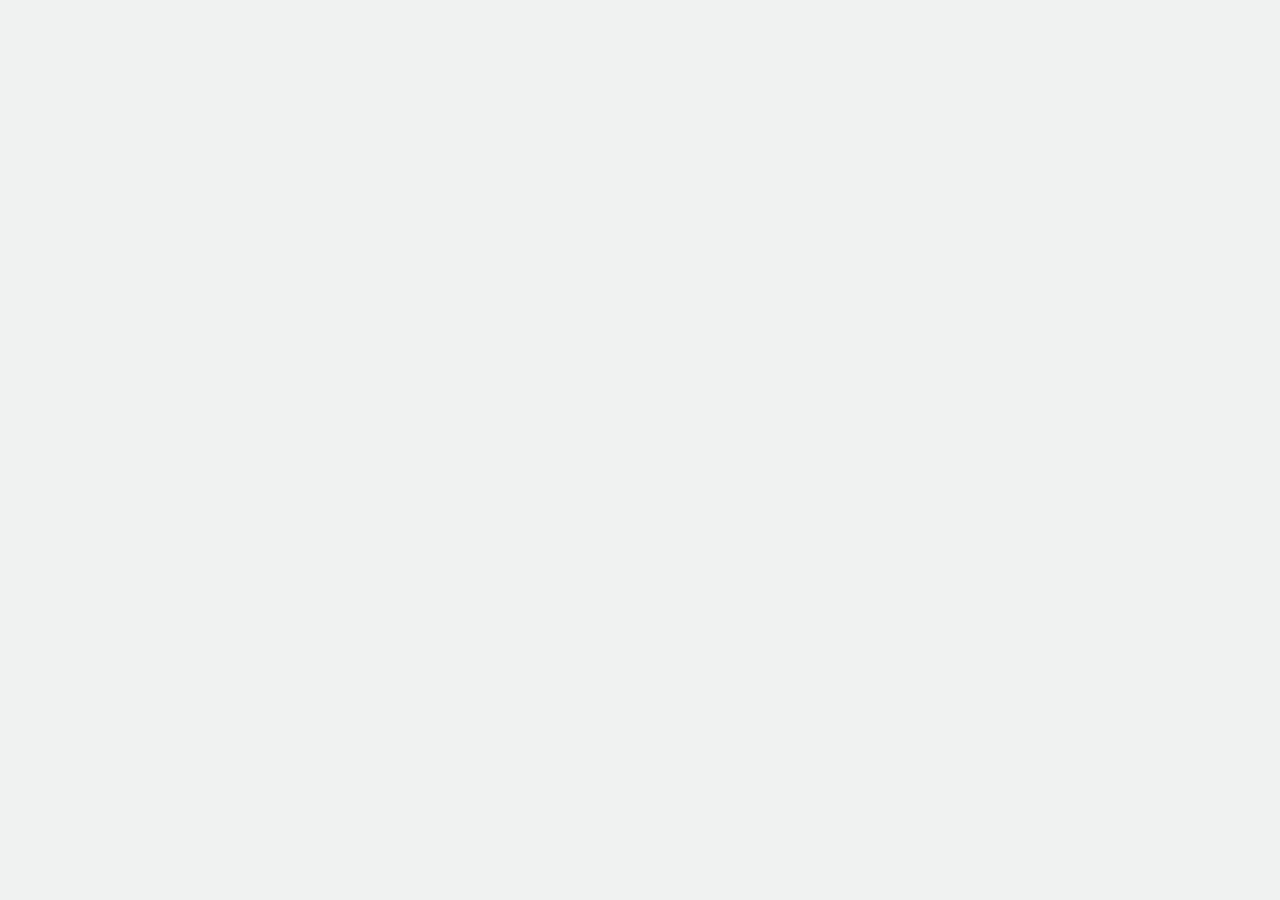
==== index.html @ 67932f8f "Add files via upload" ====
<!DOCTYPE html>
<html lang="zh-Hant">
<head>
<meta charset="UTF-8">
<meta name="viewport" content="width=device-width, initial-scale=1.0">
<title>ISO 50001 能源管理系統 自我測驗</title>
<link rel="preconnect" href="https://fonts.googleapis.com">
<link rel="preconnect" href="https://fonts.gstatic.com" crossorigin>
<link href="https://fonts.googleapis.com/css2?family=Noto+Sans+TC:wght@400;500;700&display=swap" rel="stylesheet">
<link rel="stylesheet" href="style.css">
</head>
<body>
<main id="app" class="wrap"></main>

<!-- 資料檔：網站文字與題目都在 data 資料夾裡修改 -->
<script src="data/site.js"></script>
<script src="data/clause-bank.js"></script>
<script src="data/clauses.js"></script>
<script src="data/audit-sim.js"></script>
<!-- 程式本體：一般不需要修改 -->
<script src="app.js"></script>
</body>
</html>
---- style.css ----
:root {
  --bg: #eef2f1;
  --panel: #ffffff;
  --ink: #1d2a2e;
  --muted: #5f6f72;
  --line: #d3dcda;
  --accent: #2f7d6d;
  --accent-dark: #25665a;
  --accent-soft: #dcefe9;
  --wrong: #b5473a;
  --wrong-soft: #f6e1dd;
  --scenario: #f3f6f5;
  color-scheme: light;
}

* { box-sizing: border-box; }

body {
  margin: 0;
  background: var(--bg);
  color: var(--ink);
  font-family: "Noto Sans TC", "PingFang TC", "Microsoft JhengHei", sans-serif;
  line-height: 1.7;
}

.wrap {
  max-width: 760px;
  margin: 0 auto;
  padding: 40px 16px 56px;
}

a { color: var(--accent-dark); }

h1 { font-size: 28px; line-height: 1.4; margin: 0 0 8px; }
h2 { font-size: 20px; line-height: 1.5; margin: 0 0 8px; }
p { margin: 0 0 12px; }

.lead { color: var(--muted); max-width: 36em; }

.back {
  display: inline-block;
  margin-bottom: 20px;
  font-size: 15px;
  text-decoration: none;
}
.back:hover { text-decoration: underline; }

/* ---------- 首頁 ---------- */
.site-head { margin-bottom: 28px; }

.choices {
  display: grid;
  grid-template-columns: repeat(auto-fit, minmax(260px, 1fr));
  gap: 16px;
}

.card {
  display: flex;
  flex-direction: column;
  background: var(--panel);
  border: 1.5px solid var(--line);
  border-radius: 14px;
  padding: 24px 22px;
  color: inherit;
  text-decoration: none;
}
.card:hover { border-color: var(--accent); }
.card:focus-visible { outline: 3px solid var(--accent); outline-offset: 3px; }

.card p { color: var(--muted); }

.meta {
  margin: 4px 0 16px;
  padding: 0;
  list-style: none;
  font-size: 15px;
}
.meta li { padding: 2px 0; }
.meta span { color: var(--muted); display: inline-block; min-width: 4.5em; }

.status { font-size: 14px; color: var(--muted); margin-top: auto; padding-top: 8px; }
.status.done { color: var(--accent-dark); }

.card .btn { margin-top: 12px; align-self: flex-start; }

.site-foot {
  margin-top: 36px;
  padding-top: 16px;
  border-top: 1px solid var(--line);
  font-size: 14px;
  color: var(--muted);
}

/* ---------- 單元列表 ---------- */
.units { display: grid; gap: 12px; margin-top: 20px; }
.unit {
  display: grid;
  grid-template-columns: 1fr auto;
  gap: 4px 16px;
  align-items: start;
}
.unit h2 { margin: 0; }
.unit .count { font-size: 15px; color: var(--muted); white-space: nowrap; }
.unit p, .unit .status { grid-column: 1 / -1; margin: 0; }

/* ---------- 說明頁與作答 ---------- */
.panel {
  background: var(--panel);
  border: 1px solid var(--line);
  border-radius: 14px;
  padding: 28px 24px;
}

.quiz-top {
  display: flex;
  justify-content: space-between;
  align-items: baseline;
  gap: 12px;
  margin-bottom: 12px;
  font-size: 14px;
  color: var(--muted);
}
.quiz-top .back { margin: 0; }

.progress { height: 6px; background: var(--line); border-radius: 3px; overflow: hidden; }
.progress-bar { height: 100%; width: 0; background: var(--accent); transition: width .3s ease; }
.count-line { color: var(--muted); font-size: 14px; margin: 12px 0 8px; }

.scenario {
  background: var(--scenario);
  border-left: 4px solid var(--accent);
  border-radius: 6px;
  padding: 12px 16px;
  margin-bottom: 16px;
}
.scenario-label { font-size: 14px; color: var(--muted); display: block; }

.question { font-size: 20px; font-weight: 500; line-height: 1.55; margin: 0 0 18px; }

.options { display: grid; gap: 10px; }
.option {
  font: inherit;
  font-size: 16px;
  text-align: left;
  line-height: 1.55;
  padding: 13px 16px;
  background: var(--panel);
  color: var(--ink);
  border: 1.5px solid var(--line);
  border-radius: 10px;
  cursor: pointer;
}
.option:hover:not(:disabled) { border-color: var(--accent); }
.option:disabled { cursor: default; }
.option.correct { border-color: var(--accent); background: var(--accent-soft); }
.option.wrong { border-color: var(--wrong); background: var(--wrong-soft); }

.feedback {
  margin-top: 16px;
  padding: 14px 16px;
  border-radius: 10px;
  background: var(--scenario);
}
.feedback strong { display: block; margin-bottom: 4px; }
.feedback .ok { color: var(--accent-dark); }
.feedback .ng { color: var(--wrong); }
.clause { font-size: 14px; color: var(--muted); margin: 6px 0 0; }

.btn {
  display: inline-block;
  font: inherit;
  font-weight: 500;
  font-size: 16px;
  padding: 11px 22px;
  background: var(--accent);
  color: #fff;
  border: none;
  border-radius: 10px;
  cursor: pointer;
  text-decoration: none;
}
.btn:hover { background: var(--accent-dark); }
.btn.secondary { background: transparent; color: var(--accent-dark); border: 1.5px solid var(--accent); }
.btn.secondary:hover { background: var(--accent-soft); }

.option:focus-visible, .btn:focus-visible, .back:focus-visible {
  outline: 3px solid var(--accent);
  outline-offset: 2px;
}

.actions { display: flex; flex-wrap: wrap; gap: 10px; margin-top: 20px; }

/* ---------- 結果 ---------- */
.score { font-size: 52px; font-weight: 700; color: var(--accent); line-height: 1.2; margin: 8px 0; }
.score small { font-size: 20px; color: var(--muted); font-weight: 500; margin-left: 8px; }

.review { list-style: none; padding: 0; margin: 24px 0 0; }
.review li { padding: 12px 0; border-top: 1px solid var(--line); font-size: 15px; }
.review .mark { font-weight: 700; margin-right: 6px; }
.review .mark.ok { color: var(--accent-dark); }
.review .mark.ng { color: var(--wrong); }
.review .detail { color: var(--muted); display: block; margin-top: 2px; }

@media (max-width: 480px) {
  .wrap { padding-top: 24px; }
  h1 { font-size: 24px; }
  .panel { padding: 22px 18px; }
  .question { font-size: 18px; }
}

@media (prefers-reduced-motion: reduce) {
  .progress-bar { transition: none; }
}

/* ---------- 考試模式：已選擇 ---------- */
.option.selected { border-color: var(--accent); background: var(--accent-soft); font-weight: 500; }

/* ---------- 結果：分數與錯誤說明 ---------- */
.tally { font-size: 17px; margin-bottom: 4px; }
.tally .ok, .answers .ok { color: var(--accent-dark); }
.tally .ng, .answers .ng { color: var(--wrong); }

.result-section { margin-top: 16px; }
.result-section h2 { margin-bottom: 12px; }
.all-right { color: var(--accent-dark); margin: 0; }

.wrong-list { list-style: none; padding: 0; margin: 0; }
.wrong-item { padding: 16px 0; border-top: 1px solid var(--line); }
.wrong-item:first-child { border-top: none; padding-top: 4px; }
.wrong-no { font-size: 14px; color: var(--muted); margin-bottom: 4px; }
.wrong-no span { margin-left: 10px; padding: 1px 8px; border-radius: 4px; background: var(--scenario); }
.wrong-scenario { font-size: 15px; color: var(--muted); border-left: 3px solid var(--line); padding-left: 10px; }
.wrong-q { font-weight: 500; margin-bottom: 8px; }

.answers { margin: 0 0 8px; display: grid; gap: 4px; }
.answers div { display: flex; gap: 10px; }
.answers dt { flex: 0 0 4.5em; color: var(--muted); font-size: 15px; }
.answers dd { margin: 0; }

.explain { background: var(--scenario); border-radius: 8px; padding: 10px 14px; margin: 0; font-size: 15px; }
.explain strong { display: block; font-size: 14px; color: var(--muted); font-weight: 500; }

details summary { cursor: pointer; font-weight: 500; color: var(--accent-dark); }
details summary:focus-visible { outline: 3px solid var(--accent); outline-offset: 2px; }
details .review { margin-top: 12px; }
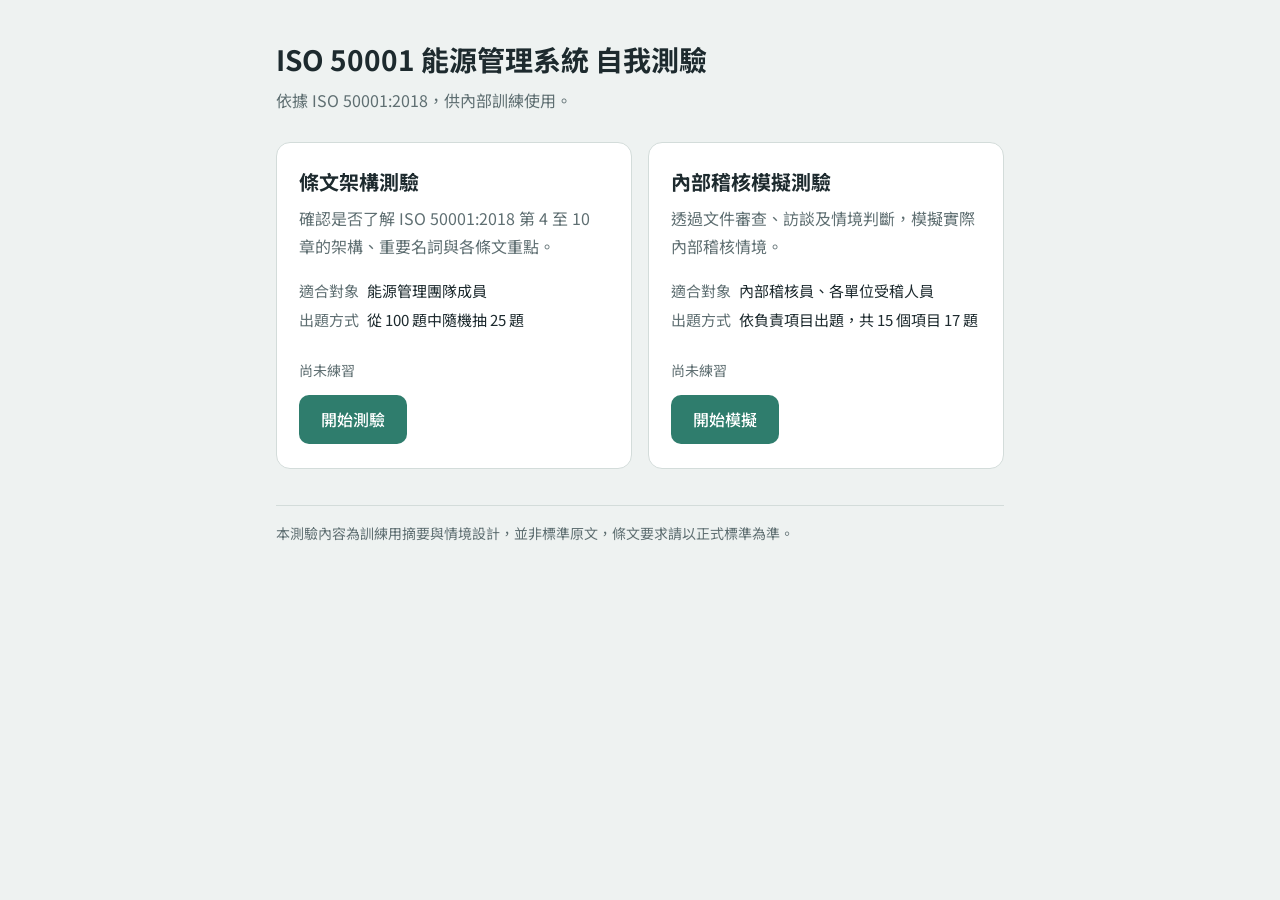
==== commit 95727c2f: "Add files via upload" ====
--- a/index.html
+++ b/index.html
@@ -7,17 +7,1694 @@
 <link rel="preconnect" href="https://fonts.googleapis.com">
 <link rel="preconnect" href="https://fonts.gstatic.com" crossorigin>
 <link href="https://fonts.googleapis.com/css2?family=Noto+Sans+TC:wght@400;500;700&display=swap" rel="stylesheet">
-<link rel="stylesheet" href="style.css">
+<style>
+:root {
+  --bg: #eef2f1;
+  --panel: #ffffff;
+  --ink: #1d2a2e;
+  --muted: #5f6f72;
+  --line: #d3dcda;
+  --accent: #2f7d6d;
+  --accent-dark: #25665a;
+  --accent-soft: #dcefe9;
+  --wrong: #b5473a;
+  --wrong-soft: #f6e1dd;
+  --scenario: #f3f6f5;
+  color-scheme: light;
+}
+
+* { box-sizing: border-box; }
+
+body {
+  margin: 0;
+  background: var(--bg);
+  color: var(--ink);
+  font-family: "Noto Sans TC", "PingFang TC", "Microsoft JhengHei", sans-serif;
+  line-height: 1.7;
+}
+
+.wrap {
+  max-width: 760px;
+  margin: 0 auto;
+  padding: 40px 16px 56px;
+}
+
+a { color: var(--accent-dark); }
+
+h1 { font-size: 28px; line-height: 1.4; margin: 0 0 8px; }
+h2 { font-size: 20px; line-height: 1.5; margin: 0 0 8px; }
+p { margin: 0 0 12px; }
+
+.lead { color: var(--muted); max-width: 36em; }
+
+.back {
+  display: inline-block;
+  margin-bottom: 20px;
+  font-size: 15px;
+  text-decoration: none;
+}
+.back:hover { text-decoration: underline; }
+
+/* ---------- 首頁 ---------- */
+.site-head { margin-bottom: 28px; }
+
+.choices {
+  display: grid;
+  grid-template-columns: repeat(auto-fit, minmax(260px, 1fr));
+  gap: 16px;
+}
+
+.card {
+  display: flex;
+  flex-direction: column;
+  background: var(--panel);
+  border: 1.5px solid var(--line);
+  border-radius: 14px;
+  padding: 24px 22px;
+  color: inherit;
+  text-decoration: none;
+}
+.card:hover { border-color: var(--accent); }
+.card:focus-visible { outline: 3px solid var(--accent); outline-offset: 3px; }
+
+.card p { color: var(--muted); }
+
+.meta {
+  margin: 4px 0 16px;
+  padding: 0;
+  list-style: none;
+  font-size: 15px;
+}
+.meta li { padding: 2px 0; }
+.meta span { color: var(--muted); display: inline-block; min-width: 4.5em; }
+
+.status { font-size: 14px; color: var(--muted); margin-top: auto; padding-top: 8px; }
+.status.done { color: var(--accent-dark); }
+
+.card .btn { margin-top: 12px; align-self: flex-start; }
+
+.site-foot {
+  margin-top: 36px;
+  padding-top: 16px;
+  border-top: 1px solid var(--line);
+  font-size: 14px;
+  color: var(--muted);
+}
+
+/* ---------- 單元列表 ---------- */
+.units { display: grid; gap: 12px; margin-top: 20px; }
+.unit {
+  display: grid;
+  grid-template-columns: 1fr auto;
+  gap: 4px 16px;
+  align-items: start;
+}
+.unit h2 { margin: 0; }
+.unit .count { font-size: 15px; color: var(--muted); white-space: nowrap; }
+.unit p, .unit .status { grid-column: 1 / -1; margin: 0; }
+
+/* ---------- 說明頁與作答 ---------- */
+.panel {
+  background: var(--panel);
+  border: 1px solid var(--line);
+  border-radius: 14px;
+  padding: 28px 24px;
+}
+
+.quiz-top {
+  display: flex;
+  justify-content: space-between;
+  align-items: baseline;
+  gap: 12px;
+  margin-bottom: 12px;
+  font-size: 14px;
+  color: var(--muted);
+}
+.quiz-top .back { margin: 0; }
+
+.progress { height: 6px; background: var(--line); border-radius: 3px; overflow: hidden; }
+.progress-bar { height: 100%; width: 0; background: var(--accent); transition: width .3s ease; }
+.count-line { color: var(--muted); font-size: 14px; margin: 12px 0 8px; }
+
+.scenario {
+  background: var(--scenario);
+  border-left: 4px solid var(--accent);
+  border-radius: 6px;
+  padding: 12px 16px;
+  margin-bottom: 16px;
+}
+.scenario-label { font-size: 14px; color: var(--muted); display: block; }
+
+.question { font-size: 20px; font-weight: 500; line-height: 1.55; margin: 0 0 18px; }
+
+.options { display: grid; gap: 10px; }
+.option {
+  font: inherit;
+  font-size: 16px;
+  text-align: left;
+  line-height: 1.55;
+  padding: 13px 16px;
+  background: var(--panel);
+  color: var(--ink);
+  border: 1.5px solid var(--line);
+  border-radius: 10px;
+  cursor: pointer;
+}
+.option:hover:not(:disabled) { border-color: var(--accent); }
+.option:disabled { cursor: default; }
+.option.correct { border-color: var(--accent); background: var(--accent-soft); }
+.option.wrong { border-color: var(--wrong); background: var(--wrong-soft); }
+
+.feedback {
+  margin-top: 16px;
+  padding: 14px 16px;
+  border-radius: 10px;
+  background: var(--scenario);
+}
+.feedback strong { display: block; margin-bottom: 4px; }
+.feedback .ok { color: var(--accent-dark); }
+.feedback .ng { color: var(--wrong); }
+.clause { font-size: 14px; color: var(--muted); margin: 6px 0 0; }
+
+.btn {
+  display: inline-block;
+  font: inherit;
+  font-weight: 500;
+  font-size: 16px;
+  padding: 11px 22px;
+  background: var(--accent);
+  color: #fff;
+  border: none;
+  border-radius: 10px;
+  cursor: pointer;
+  text-decoration: none;
+}
+.btn:hover { background: var(--accent-dark); }
+.btn.secondary { background: transparent; color: var(--accent-dark); border: 1.5px solid var(--accent); }
+.btn.secondary:hover { background: var(--accent-soft); }
+
+.option:focus-visible, .btn:focus-visible, .back:focus-visible {
+  outline: 3px solid var(--accent);
+  outline-offset: 2px;
+}
+
+.actions { display: flex; flex-wrap: wrap; gap: 10px; margin-top: 20px; }
+
+/* ---------- 結果 ---------- */
+.score { font-size: 52px; font-weight: 700; color: var(--accent); line-height: 1.2; margin: 8px 0; }
+.score small { font-size: 20px; color: var(--muted); font-weight: 500; margin-left: 8px; }
+
+.review { list-style: none; padding: 0; margin: 24px 0 0; }
+.review li { padding: 12px 0; border-top: 1px solid var(--line); font-size: 15px; }
+.review .mark { font-weight: 700; margin-right: 6px; }
+.review .mark.ok { color: var(--accent-dark); }
+.review .mark.ng { color: var(--wrong); }
+.review .detail { color: var(--muted); display: block; margin-top: 2px; }
+
+@media (max-width: 480px) {
+  .wrap { padding-top: 24px; }
+  h1 { font-size: 24px; }
+  .panel { padding: 22px 18px; }
+  .question { font-size: 18px; }
+}
+
+@media (prefers-reduced-motion: reduce) {
+  .progress-bar { transition: none; }
+}
+
+/* ---------- 考試模式：已選擇 ---------- */
+.option.selected { border-color: var(--accent); background: var(--accent-soft); font-weight: 500; }
+
+/* ---------- 結果：分數與錯誤說明 ---------- */
+.tally { font-size: 17px; margin-bottom: 4px; }
+.tally .ok, .answers .ok { color: var(--accent-dark); }
+.tally .ng, .answers .ng { color: var(--wrong); }
+
+.result-section { margin-top: 16px; }
+.result-section h2 { margin-bottom: 12px; }
+.all-right { color: var(--accent-dark); margin: 0; }
+
+.wrong-list { list-style: none; padding: 0; margin: 0; }
+.wrong-item { padding: 16px 0; border-top: 1px solid var(--line); }
+.wrong-item:first-child { border-top: none; padding-top: 4px; }
+.wrong-no { font-size: 14px; color: var(--muted); margin-bottom: 4px; }
+.wrong-no span { margin-left: 10px; padding: 1px 8px; border-radius: 4px; background: var(--scenario); }
+.wrong-scenario { font-size: 15px; color: var(--muted); border-left: 3px solid var(--line); padding-left: 10px; }
+.wrong-q { font-weight: 500; margin-bottom: 8px; }
+
+.answers { margin: 0 0 8px; display: grid; gap: 4px; }
+.answers div { display: flex; gap: 10px; }
+.answers dt { flex: 0 0 4.5em; color: var(--muted); font-size: 15px; }
+.answers dd { margin: 0; }
+
+.explain { background: var(--scenario); border-radius: 8px; padding: 10px 14px; margin: 0; font-size: 15px; }
+.explain strong { display: block; font-size: 14px; color: var(--muted); font-weight: 500; }
+
+details summary { cursor: pointer; font-weight: 500; color: var(--accent-dark); }
+details summary:focus-visible { outline: 3px solid var(--accent); outline-offset: 2px; }
+details .review { margin-top: 12px; }
+
+/* ---------- 稽核模擬 ---------- */
+h2.sub { font-size: 18px; color: var(--accent-dark); margin: 26px 0 10px; }
+
+.steps { display: flex; flex-wrap: wrap; gap: 6px; margin-bottom: 14px; font-size: 13px; }
+.step { padding: 3px 10px; border-radius: 12px; background: var(--panel); border: 1px solid var(--line); color: var(--muted); }
+.step.on { background: var(--accent); border-color: var(--accent); color: #fff; }
+.step.done { background: var(--accent-soft); border-color: var(--accent-soft); color: var(--accent-dark); }
+
+.pick-grid { display: grid; grid-template-columns: repeat(auto-fit, minmax(230px, 1fr)); gap: 10px; margin-top: 8px; }
+.pick { display: block; border: 1.5px solid var(--line); border-radius: 10px; padding: 12px 14px; cursor: pointer; }
+.pick:hover { border-color: var(--accent); background: var(--scenario); }
+.pick input { margin-right: 8px; accent-color: var(--accent); }
+.pick strong { font-weight: 500; }
+.pick small { display: block; color: var(--muted); margin: 2px 0 6px; line-height: 1.5; }
+.pick:focus-within { outline: 3px solid var(--accent); outline-offset: 2px; }
+
+.clause-tag { display: inline-block; background: var(--accent-soft); color: var(--accent-dark); padding: 1px 10px; border-radius: 12px; font-size: 13px; }
+.section-tag { display: inline-block; background: var(--accent); color: #fff; padding: 2px 12px; border-radius: 12px; font-size: 13px; margin: 0 6px 6px 0; }
+
+table.info { width: 100%; border-collapse: collapse; font-size: 15px; }
+table.info th, table.info td { border-bottom: 1px solid var(--line); padding: 9px 8px; text-align: left; vertical-align: top; }
+table.info th { color: var(--muted); font-weight: 500; width: 36%; }
+
+.scenario.warn { background: #fbf3de; border-left-color: #c9a227; }
+
+.doc { border: 1px solid var(--line); border-radius: 10px; margin: 10px 0; overflow: hidden; }
+.doc-title { display: flex; justify-content: space-between; align-items: center; gap: 10px; width: 100%; font: inherit; font-weight: 500; text-align: left; padding: 12px 16px; background: var(--scenario); color: var(--ink); border: none; cursor: pointer; }
+.doc-title span { font-size: 13px; color: var(--muted); font-weight: 400; }
+.doc-title:hover { background: var(--accent-soft); }
+.doc-content { padding: 14px 16px; display: none; font-size: 15px; }
+.doc.open .doc-content { display: block; }
+
+.dialogue { padding: 11px 15px; border-radius: 10px; margin: 8px 0; font-size: 15px; }
+.dialogue strong { display: block; font-size: 13px; color: var(--muted); font-weight: 500; }
+.dialogue.auditor { background: #e9f0f7; }
+.dialogue.employee { background: var(--accent-soft); }
+
+.a-q { border-top: 1px solid var(--line); padding: 18px 0 6px; }
+.a-q .question { font-size: 17px; margin: 8px 0 12px; }
+.a-option { display: flex; gap: 10px; align-items: flex-start; padding: 11px 14px; border: 1.5px solid var(--line); border-radius: 10px; margin: 8px 0; cursor: pointer; line-height: 1.55; }
+.a-option:hover { border-color: var(--accent); }
+.a-option input { margin-top: 5px; accent-color: var(--accent); }
+.a-option:focus-within { outline: 3px solid var(--accent); outline-offset: 2px; }
+
+.cat-row { margin: 16px 0; }
+.cat-row .num { float: right; color: var(--muted); font-size: 15px; }
+
+.a-review { border-left: 4px solid var(--accent); background: var(--scenario); border-radius: 0 10px 10px 0; padding: 14px 16px; margin: 14px 0; }
+.a-review.wrong { border-left-color: var(--wrong); background: #f9eceb; }
+.a-review .wrong-q { margin-bottom: 10px; }
+.explain.tip { background: #fbf3de; margin-top: 8px; }
+
+</style>
 </head>
 <body>
 <main id="app" class="wrap"></main>
 
-<!-- 資料檔：網站文字與題目都在 data 資料夾裡修改 -->
-<script src="data/site.js"></script>
-<script src="data/clause-bank.js"></script>
-<script src="data/clauses.js"></script>
-<script src="data/audit-sim.js"></script>
-<!-- 程式本體：一般不需要修改 -->
-<script src="app.js"></script>
+<script>
+/* ==========================================================
+   資料區：要修改題目或文字，改這一段就好
+   ========================================================== */
+// ============================================
+// 網站共用文字設定（首頁標題、頁尾等）
+// ============================================
+const SITE = {
+  title: "ISO 50001 能源管理系統 自我測驗",
+  intro: "依據 ISO 50001:2018，供內部訓練使用。",
+  footer: "本測驗內容為訓練用摘要與情境設計，並非標準原文，條文要求請以正式標準為準。",
+
+  // 是否在作答者自己的瀏覽器記住練習紀錄（不會上傳到任何地方）
+  rememberProgress: true,
+
+  // 結果頁評語：依分數（100 分制）由高到低判斷
+  comments: [
+    { min: 90, text: "非常熟悉，掌握得很好。" },
+    { min: 70, text: "大致掌握，建議回顧下方答錯的題目。" },
+    { min: 0,  text: "建議再複習相關條文後重新測驗。" }
+  ]
+};
+// ============================================
+// 條文架構測驗題庫（共 100 題）
+// answer：正確答案在 options 中的位置，從 0 開始算
+// clause 開頭的數字會自動當作章節，用來分配抽題
+// 「4～10」這類跨章題目會歸在「綜合」
+// ============================================
+const iso50001Questions = [
+
+/* ========== 第4章 組織處境 ========== */
+{ id: 1, clause: "4.1", clauseName: "瞭解組織及其處境",
+  question: "組織建立能源管理系統時，首先應瞭解哪些可能影響能源管理系統預期結果的因素？",
+  options: ["僅能源價格", "內部與外部議題", "僅政府法規", "僅設備使用年限"], answer: 1,
+  explanation: "4.1要求組織確認與其目的相關，且可能影響能源管理系統及能源績效的內部與外部議題。" },
+{ id: 2, clause: "4.1", clauseName: "瞭解組織及其處境",
+  question: "下列何者最可能屬於影響能源管理系統的外部議題？",
+  options: ["設備操作方式", "員工能源管理能力", "政府能源政策變化", "內部組織調整"], answer: 2,
+  explanation: "政府政策、能源市場及外部環境變化均可能屬於外部議題。" },
+{ id: 3, clause: "4.1", clauseName: "瞭解組織及其處境",
+  question: "下列何者較可能屬於能源管理系統的內部議題？",
+  options: ["國際能源價格", "政府能源政策", "廠內設備老舊", "國家能源法規"], answer: 2,
+  explanation: "設備狀況、組織能力、內部資源等通常屬於內部議題。" },
+{ id: 4, clause: "4.2", clauseName: "瞭解利害相關者的需求與期望",
+  question: "組織應確認哪些利害相關者與能源管理系統有關，主要目的為何？",
+  options: ["增加文件數量", "瞭解相關需求及要求", "決定設備品牌", "計算員工人數"], answer: 1,
+  explanation: "應確認與EnMS及能源績效有關的利害相關者，以及其相關需求與期望。" },
+{ id: 5, clause: "4.2", clauseName: "瞭解利害相關者的需求與期望",
+  question: "下列何者可能是能源管理系統的利害相關者？",
+  options: ["主管機關", "客戶", "能源供應商", "以上皆是"], answer: 3,
+  explanation: "主管機關、客戶及能源供應商皆可能對組織能源管理產生相關要求。" },
+{ id: 6, clause: "4.2", clauseName: "瞭解利害相關者的需求與期望",
+  question: "組織對能源相關法令要求應採取何種作法？",
+  options: ["只有驗證前確認", "確認並取得適用要求", "完全交由驗證公司判斷", "只有發生違規時處理"], answer: 1,
+  explanation: "組織需確認與能源效率、能源使用及能源消耗相關的適用法令及其他要求。" },
+{ id: 7, clause: "4.3", clauseName: "決定能源管理系統範疇",
+  question: "決定能源管理系統範疇與邊界時，下列何者應納入考量？",
+  options: ["內外部議題", "利害相關者相關要求", "組織可控制的活動與能源使用", "以上皆是"], answer: 3,
+  explanation: "EnMS範疇需考量組織處境、相關要求以及組織對能源使用與能源績效的控制能力。" },
+{ id: 8, clause: "4.3", clauseName: "決定能源管理系統範疇",
+  question: "能源管理系統的範疇與邊界應如何處理？",
+  options: ["只需口頭說明", "應予以建立並維持相關資訊", "完全由驗證機構決定", "每月重新制定"], answer: 1,
+  explanation: "組織應確定EnMS的範疇及邊界，並維持其文件化資訊。" },
+{ id: 9, clause: "4.3", clauseName: "決定能源管理系統範疇",
+  question: "某工廠將高耗能製程任意排除在能源管理系統範圍之外，最可能涉及哪一條文？",
+  options: ["4.3", "5.2", "7.2", "9.2"], answer: 0,
+  explanation: "能源管理系統範疇及邊界的合理性屬於4.3要求。" },
+{ id: 10, clause: "4.4", clauseName: "能源管理系統",
+  question: "ISO 50001要求組織建立能源管理系統的核心目的之一為何？",
+  options: ["增加程序文件", "持續改善能源績效", "增加設備數量", "降低員工人數"], answer: 1,
+  explanation: "能源管理系統的重要目的之一是持續改善能源績效。" },
+
+/* ========== 第5章 領導 ========== */
+{ id: 11, clause: "5.1", clauseName: "領導與承諾",
+  question: "能源管理系統最終的領導責任主要由誰承擔？",
+  options: ["能源管理人員", "外部顧問", "最高管理階層", "驗證機構"], answer: 2,
+  explanation: "最高管理階層須展現對能源管理系統及能源績效改善的領導與承諾。" },
+{ id: 12, clause: "5.1", clauseName: "領導與承諾",
+  question: "最高管理階層應確保能源管理系統所需資源如何取得？",
+  options: ["只有驗證前提供", "依需求提供必要資源", "由員工自行負擔", "完全交由顧問處理"], answer: 1,
+  explanation: "最高管理階層應確保建立、實施、維持及改善EnMS所需資源可以取得。" },
+{ id: 13, clause: "5.1", clauseName: "領導與承諾",
+  question: "下列何者最能展現最高管理階層對能源管理系統的承諾？",
+  options: ["只在驗證當天參加會議", "確保能源政策、目標及資源與組織方向相符", "將所有工作交給能源管理人員", "只要求降低電費"], answer: 1,
+  explanation: "領導與承諾包含確保能源政策、目標、資源及EnMS要求融入組織運作。" },
+{ id: 14, clause: "5.1", clauseName: "領導與承諾",
+  question: "能源績效改善是否僅為能源管理單位的責任？",
+  options: ["是", "否", "僅大型企業不是", "標準沒有要求"], answer: 1,
+  explanation: "最高管理階層需確保相關角色參與，能源績效改善並非單一部門責任。" },
+{ id: 15, clause: "5.2", clauseName: "能源政策",
+  question: "能源政策應由誰建立？",
+  options: ["外部顧問", "驗證公司", "最高管理階層", "設備供應商"], answer: 2,
+  explanation: "最高管理階層應建立能源政策。" },
+{ id: 16, clause: "5.2", clauseName: "能源政策",
+  question: "能源政策應包含對何者的承諾？",
+  options: ["持續改善能源績效", "增加能源使用", "增加設備採購", "降低產品品質"], answer: 0,
+  explanation: "能源政策需包含持續改善能源績效及EnMS的承諾。" },
+{ id: 17, clause: "5.2", clauseName: "能源政策",
+  question: "能源政策是否應支持能源效率產品與服務的採購？",
+  options: ["是", "否", "只有政府機關需要", "只有能源供應商需要"], answer: 0,
+  explanation: "能源政策應支持採購會影響能源績效的能源效率產品及服務。" },
+{ id: 18, clause: "5.2", clauseName: "能源政策",
+  question: "能源政策是否應支持考量能源績效改善的設計活動？",
+  options: ["是", "否", "只有新建工廠需要", "只有ISO 14001要求"], answer: 0,
+  explanation: "能源政策應支持考量能源績效改善的設計活動。" },
+{ id: 19, clause: "5.3", clauseName: "組織角色、責任及職權",
+  question: "能源管理系統相關角色的責任與職權應如何處理？",
+  options: ["不需界定", "應予以指派並溝通", "全部由顧問負責", "全部由廠長負責"], answer: 1,
+  explanation: "最高管理階層應確保相關角色的責任與職權被指派及溝通。" },
+{ id: 20, clause: "5.3", clauseName: "組織角色、責任及職權",
+  question: "誰應確保能源管理系統符合ISO 50001要求？",
+  options: ["被指派具有相關責任與職權的人員", "客戶", "驗證機構", "能源供應商"], answer: 0,
+  explanation: "最高管理階層應指派相關責任與職權，以確保EnMS符合標準要求。" },
+
+/* ========== 第6章 規劃 ========== */
+{ id: 21, clause: "6.1", clauseName: "處理風險與機會之措施",
+  question: "能源管理系統規劃時，組織應確認什麼？",
+  options: ["風險與機會", "只有財務風險", "只有設備故障", "只有能源價格"], answer: 0,
+  explanation: "規劃EnMS時應確認需要處理的風險與機會。" },
+{ id: 22, clause: "6.1", clauseName: "處理風險與機會之措施",
+  question: "處理風險與機會的主要目的不包含下列何者？",
+  options: ["確保EnMS達成預期結果", "防止或降低非預期影響", "達成持續改善", "增加能源消耗"], answer: 3,
+  explanation: "風險與機會管理是為確保預期結果、降低不利影響並達成持續改善。" },
+{ id: 23, clause: "6.2", clauseName: "目標、能源標的與達成之規劃",
+  question: "能源目標與能源標的應與何者一致？",
+  options: ["能源政策", "設備品牌", "員工人數", "驗證公司要求"], answer: 0,
+  explanation: "能源目標及能源標的應與能源政策一致。" },
+{ id: 24, clause: "6.2", clauseName: "目標、能源標的與達成之規劃",
+  question: "設定能源目標與標的時，下列何者應納入考量？",
+  options: ["重大能源使用", "改善能源績效的機會", "適用要求", "以上皆是"], answer: 3,
+  explanation: "設定及審查能源目標標的時需考量適用要求、SEU及能源績效改善機會等。" },
+{ id: 25, clause: "6.2", clauseName: "目標、能源標的與達成之規劃",
+  question: "行動計畫中通常應明確規劃哪些內容？",
+  options: ["執行事項、資源、責任、完成期限及結果評估方式", "只有預算", "只有負責人", "只有節電量"], answer: 0,
+  explanation: "達成目標及標的的行動計畫應明確規劃執行事項、資源、責任、期限及結果評估方式。" },
+{ id: 26, clause: "6.2", clauseName: "目標、能源標的與達成之規劃",
+  question: "能源目標是否一定只能用kWh表示？",
+  options: ["是", "否", "只有製造業可以", "只有服務業不需要"], answer: 1,
+  explanation: "目標可依組織需求設定，不限定只能以單一能源單位表示。" },
+{ id: 27, clause: "6.3", clauseName: "能源審查",
+  question: "能源審查首先應分析何者？",
+  options: ["能源使用與能源消耗", "員工薪資", "客戶滿意度", "產品售價"], answer: 0,
+  explanation: "能源審查需分析能源使用及能源消耗相關資料。" },
+{ id: 28, clause: "6.3", clauseName: "能源審查",
+  question: "SEU是指什麼？",
+  options: ["重大能源使用", "能源政策", "能源基線", "能源績效指標"], answer: 0,
+  explanation: "SEU為Significant Energy Use，即重大能源使用。" },
+{ id: 29, clause: "6.3", clauseName: "能源審查",
+  question: "組織應依何種方式決定重大能源使用(SEU)？",
+  options: ["隨機選擇", "依組織建立的準則判定", "全部設備皆必須列為SEU", "由驗證員指定"], answer: 1,
+  explanation: "組織應建立適當準則，據以判定重大能源使用。" },
+{ id: 30, clause: "6.3", clauseName: "能源審查",
+  question: "針對重大能源使用，組織應確認下列何者？",
+  options: ["相關變數", "目前能源績效", "影響或從事相關工作的人員", "以上皆是"], answer: 3,
+  explanation: "SEU應確認相關變數、目前能源績效及影響SEU的人員等資訊。" },
+{ id: 31, clause: "6.3", clauseName: "能源審查",
+  question: "下列何者可能是空調系統的相關變數？",
+  options: ["室外溫度", "員工姓名", "設備顏色", "公司成立日期"], answer: 0,
+  explanation: "室外溫度可能直接影響空調能源使用，因此可能屬於相關變數。" },
+{ id: 32, clause: "6.3", clauseName: "能源審查",
+  question: "製造設備的能源使用與產量高度相關時，產量可能被視為什麼？",
+  options: ["相關變數", "能源政策", "靜態因子", "矯正措施"], answer: 0,
+  explanation: "會顯著影響能源績效且經常變動的因素，可作為相關變數。" },
+{ id: 33, clause: "6.3", clauseName: "能源審查",
+  question: "能源審查是否需要確認能源績效改善機會？",
+  options: ["是", "否", "只有外部稽核時需要", "只有設備汰換時需要"], answer: 0,
+  explanation: "能源審查需確認並排序能源績效改善機會。" },
+{ id: 34, clause: "6.3", clauseName: "能源審查",
+  question: "能源審查是否需要估計未來能源使用與能源消耗？",
+  options: ["是", "否", "只有新工廠需要", "只有上市公司需要"], answer: 0,
+  explanation: "能源審查包含估計未來能源使用及能源消耗。" },
+{ id: 35, clause: "6.3", clauseName: "能源審查",
+  question: "當設備、設施或能源系統發生重大變更時，能源審查應如何處理？",
+  options: ["不需處理", "視需要更新能源審查", "五年後再更新", "只通知驗證公司"], answer: 1,
+  explanation: "能源審查應依規劃期間更新，重大設施、設備、系統或製程變更時也應適時更新。" },
+{ id: 36, clause: "6.4", clauseName: "能源績效指標",
+  question: "EnPI是指什麼？",
+  options: ["能源績效指標", "能源基線", "能源政策", "能源審查"], answer: 0,
+  explanation: "EnPI為Energy Performance Indicator，即能源績效指標。" },
+{ id: 37, clause: "6.4", clauseName: "能源績效指標",
+  question: "EnPI主要用途為何？",
+  options: ["衡量與監控能源績效", "計算員工績效", "管理產品品質", "計算營業收入"], answer: 0,
+  explanation: "EnPI用於衡量及監控組織的能源績效。" },
+{ id: 38, clause: "6.4", clauseName: "能源績效指標",
+  question: "下列何者最可能作為製造業的EnPI？",
+  options: ["kWh/產品產量", "員工姓名", "公司地址", "產品售價"], answer: 0,
+  explanation: "單位產量能源使用量是常見的能源績效指標。" },
+{ id: 39, clause: "6.4", clauseName: "能源績效指標",
+  question: "當相關變數顯著影響能源績效時，建立EnPI應如何處理？",
+  options: ["忽略相關變數", "適當考量相關變數", "刪除EnPI", "停止能源管理"], answer: 1,
+  explanation: "若相關變數顯著影響能源績效，建立適當EnPI時應考量相關資料。" },
+{ id: 40, clause: "6.4", clauseName: "能源績效指標",
+  question: "EnPI值通常應與何者進行比較？",
+  options: ["能源基線(EnB)", "能源政策", "內部稽核報告", "組織架構圖"], answer: 0,
+  explanation: "EnPI值應依適當情況與其對應的能源基線進行比較。" },
+{ id: 41, clause: "6.5", clauseName: "能源基線",
+  question: "EnB代表什麼？",
+  options: ["能源基線", "能源績效指標", "重大能源使用", "能源政策"], answer: 0,
+  explanation: "EnB為Energy Baseline，即能源基線。" },
+{ id: 42, clause: "6.5", clauseName: "能源基線",
+  question: "能源基線主要依據何者建立？",
+  options: ["能源審查資訊", "員工意見", "驗證公司建議", "設備供應商報價"], answer: 0,
+  explanation: "能源基線應利用能源審查所得資訊並選擇適當期間建立。" },
+{ id: 43, clause: "6.5", clauseName: "能源基線",
+  question: "當相關變數顯著影響能源績效時，EnPI及EnB可能需要進行什麼處理？",
+  options: ["正規化", "刪除", "停止量測", "改成能源政策"], answer: 0,
+  explanation: "相關變數顯著影響能源績效時，應依需要進行正規化。" },
+{ id: 44, clause: "6.5", clauseName: "能源基線",
+  question: "下列何種情況可能需要調整能源基線？",
+  options: ["EnPI已無法反映能源績效", "靜態因子發生重大改變", "依預先決定的方法需要調整", "以上皆是"], answer: 3,
+  explanation: "ISO 50001規定上述情況均可能需要修訂EnB。" },
+{ id: 45, clause: "6.5", clauseName: "能源基線",
+  question: "工廠新增一條大型生產線，使能源使用型態發生重大改變，最可能需要重新檢討何者？",
+  options: ["能源基線", "員工制服", "客戶名單", "公司名稱"], answer: 0,
+  explanation: "重大靜態因子改變可能使原能源基線不再適用。" },
+{ id: 46, clause: "6.6", clauseName: "能源資料蒐集規劃",
+  question: "能源資料蒐集計畫應與哪些條件相適應？",
+  options: ["組織規模", "複雜程度及資源", "量測與監控設備", "以上皆是"], answer: 3,
+  explanation: "資料蒐集計畫應依組織規模、複雜度、資源及量測設備等條件規劃。" },
+{ id: 47, clause: "6.6", clauseName: "能源資料蒐集規劃",
+  question: "能源資料蒐集計畫應說明什麼？",
+  options: ["需要蒐集的資料及蒐集頻率", "員工薪資", "公司營業額", "客戶數量"], answer: 0,
+  explanation: "資料蒐集計畫應界定必要資料，以及如何與多常蒐集及保存資料。" },
+{ id: 48, clause: "6.6", clauseName: "能源資料蒐集規劃",
+  question: "下列何者屬於應考量蒐集的能源資料？",
+  options: ["SEU相關變數", "SEU能源消耗", "SEU操作準則", "以上皆是"], answer: 3,
+  explanation: "SEU相關變數、能源消耗及操作準則均屬重要能源資料。" },
+{ id: 49, clause: "6.6", clauseName: "能源資料蒐集規劃",
+  question: "若適用，能源資料蒐集內容還應包含下列何者？",
+  options: ["靜態因子", "員工生日", "客戶地址", "公司Logo"], answer: 0,
+  explanation: "若適用，資料蒐集應包含影響能源績效的靜態因子。" },
+{ id: 50, clause: "6.6", clauseName: "能源資料蒐集規劃",
+  question: "用於量測能源績效關鍵特性的設備，應特別注意什麼？",
+  options: ["外觀漂亮", "資料準確性與重複性", "品牌相同", "價格最高"], answer: 1,
+  explanation: "組織應確保相關量測設備提供適當準確且可重複的資料。" },
+
+/* ========== 第7章 支援 ========== */
+{ id: 51, clause: "7.1", clauseName: "資源",
+  question: "組織應提供哪些資源以建立及改善能源管理系統？",
+  options: ["必要的人力與相關資源", "只有財務資源", "只有外部顧問", "不需要資源"], answer: 0,
+  explanation: "組織需決定並提供建立、實施、維持及持續改善EnMS所需資源。" },
+{ id: 52, clause: "7.2", clauseName: "能力",
+  question: "對影響能源績效及EnMS的人員，組織應確保其具備什麼？",
+  options: ["適當能力", "高學歷", "十年以上年資", "主管職位"], answer: 0,
+  explanation: "組織應確保相關人員依教育、訓練、技能或經驗具備必要能力。" },
+{ id: 53, clause: "7.2", clauseName: "能力",
+  question: "若發現人員能力不足，組織較適當的作法為何？",
+  options: ["不處理", "採取訓練或其他措施取得所需能力", "直接停止EnMS", "等外部稽核再處理"], answer: 1,
+  explanation: "組織需採取措施取得必要能力，並評估所採措施的有效性。" },
+{ id: 54, clause: "7.2", clauseName: "能力",
+  question: "能力證明是否可以包含教育、訓練、技能或經驗？",
+  options: ["是", "否", "只能用證照", "只能用學歷"], answer: 0,
+  explanation: "人員能力可依適當教育、訓練、技能或經驗加以證明。" },
+{ id: 55, clause: "7.3", clauseName: "認知",
+  question: "相關人員應瞭解下列何者？",
+  options: ["能源政策", "自身對EnMS有效性的貢獻", "不符合要求可能造成的影響", "以上皆是"], answer: 3,
+  explanation: "認知要求包含能源政策、個人貢獻及未符合要求可能造成的影響。" },
+{ id: 56, clause: "7.3", clauseName: "認知",
+  question: "員工是否應瞭解其活動如何影響能源績效？",
+  options: ["是", "否", "只有主管需要", "只有能源管理人員需要"], answer: 0,
+  explanation: "從事影響能源績效工作的人員應具有相應的能源績效認知。" },
+{ id: 57, clause: "7.4", clauseName: "溝通",
+  question: "組織建立能源管理溝通機制時，應決定什麼？",
+  options: ["溝通什麼", "何時及與誰溝通", "如何溝通", "以上皆是"], answer: 3,
+  explanation: "溝通規劃應界定溝通內容、時間、對象及方式等。" },
+{ id: 58, clause: "7.4", clauseName: "溝通",
+  question: "能源管理相關溝通是否只有對內溝通？",
+  options: ["是", "否，依需求包含內部與外部溝通", "只有外部", "標準禁止外部溝通"], answer: 1,
+  explanation: "組織應依EnMS需求建立內部及外部溝通安排。" },
+{ id: 59, clause: "7.5", clauseName: "文件化資訊",
+  question: "能源管理系統文件化資訊主要包含哪些？",
+  options: ["標準要求的文件化資訊", "組織認為EnMS有效運作所需資訊", "以上皆是", "只有能源手冊"], answer: 2,
+  explanation: "文件化資訊包含標準要求及組織認為EnMS有效性所需的資訊。" },
+{ id: 60, clause: "7.5", clauseName: "文件化資訊",
+  question: "建立或更新文件時，應適當考量什麼？",
+  options: ["識別與描述", "格式與媒介", "審查及核准", "以上皆是"], answer: 3,
+  explanation: "文件建立及更新應適當控制識別、格式、媒介、審查及核准等事項。" },
+{ id: 61, clause: "7.5", clauseName: "文件化資訊",
+  question: "文件化資訊是否一定只能使用紙本？",
+  options: ["是", "否", "只有紀錄可以電子化", "只有程序書可以電子化"], answer: 1,
+  explanation: "文件化資訊可採各種適當媒介，不限於紙本。" },
+{ id: 62, clause: "7.5", clauseName: "文件化資訊",
+  question: "對外來文件，如法規或設備操作手冊，若為EnMS運作所需，應如何處理？",
+  options: ["不需管理", "適當識別並控制", "全部銷毀", "只由顧問保管"], answer: 1,
+  explanation: "EnMS規劃及運作所需的外部來源文件化資訊應適當識別並受到控制。" },
+
+/* ========== 第8章 運作 ========== */
+{ id: 63, clause: "8.1", clauseName: "運作規劃與管制",
+  question: "組織對重大能源使用相關作業應採取何種方式？",
+  options: ["依建立的準則進行運作與管制", "完全自由操作", "只有稽核前控制", "不需設定任何條件"], answer: 0,
+  explanation: "與SEU及能源績效相關的作業應建立適當準則並依其實施控制。" },
+{ id: 64, clause: "8.1", clauseName: "運作規劃與管制",
+  question: "操作準則的主要目的之一為何？",
+  options: ["避免重大偏離預期能源績效", "增加能源使用", "增加文件", "降低產品品質"], answer: 0,
+  explanation: "適當的運作準則可避免因缺乏控制造成能源績效的重大偏離。" },
+{ id: 65, clause: "8.1", clauseName: "運作規劃與管制",
+  question: "重大能源使用設備的操作條件應如何管理？",
+  options: ["建立並實施適當操作準則", "由操作員自行決定", "不需管理", "只需記錄設備名稱"], answer: 0,
+  explanation: "SEU相關運作應依適當操作及維護準則進行控制。" },
+{ id: 66, clause: "8.1", clauseName: "運作規劃與管制",
+  question: "組織外包與重大能源使用相關的製程時，是否仍需考量控制？",
+  options: ["是", "否", "完全由承包商負責", "只有政府要求時需要"], answer: 0,
+  explanation: "外包過程若與SEU或能源績效有關，仍應確保受到適當控制。" },
+{ id: 67, clause: "8.2", clauseName: "設計",
+  question: "設計新的設施、設備、系統或能源使用製程時，何時應考量能源績效改善機會？",
+  options: ["設計階段", "設備報廢後", "驗證完成後", "完全不需要"], answer: 0,
+  explanation: "對預期在使用期間可能顯著影響能源績效的設計活動，應考量能源績效改善機會。" },
+{ id: 68, clause: "8.2", clauseName: "設計",
+  question: "設計活動的能源績效評估結果應如何處理？",
+  options: ["適當納入設計活動", "完全忽略", "只口頭告知", "驗證後再考慮"], answer: 0,
+  explanation: "能源績效評估結果應適當納入相關設計、規格及採購活動。" },
+{ id: 69, clause: "8.3", clauseName: "採購",
+  question: "採購預期會對能源績效產生重大影響的設備時，應考量什麼？",
+  options: ["能源績效", "能源使用與消耗", "使用期間的能源表現", "以上皆是"], answer: 3,
+  explanation: "採購重大能源使用相關產品、設備及服務時應評估能源績效相關因素。" },
+{ id: 70, clause: "8.3", clauseName: "採購",
+  question: "組織是否應將能源績效相關採購要求適當傳達給供應商？",
+  options: ["是", "否", "只有國營企業需要", "只有設備超過一定金額才需要"], answer: 0,
+  explanation: "對可能影響SEU的採購，應適當告知供應商能源績效相關要求。" },
+{ id: 71, clause: "8.3", clauseName: "採購",
+  question: "採購能源時，組織是否可以建立能源採購規格？",
+  options: ["是", "否", "ISO 50001禁止", "只能由政府制定"], answer: 0,
+  explanation: "組織應依適用情況建立及實施能源採購相關規格。" },
+
+/* ========== 第9章 績效評估 ========== */
+{ id: 72, clause: "9.1", clauseName: "監督、量測、分析與評估",
+  question: "組織應定期監督及量測什麼？",
+  options: ["影響能源績效的關鍵特性", "只有員工出勤", "只有營業收入", "只有產品產量"], answer: 0,
+  explanation: "應依規劃期間監督、量測、分析及評估能源績效及EnMS。" },
+{ id: 73, clause: "9.1", clauseName: "監督、量測、分析與評估",
+  question: "下列何者可能屬於能源績效的關鍵特性？",
+  options: ["重大能源使用", "EnPI", "行動計畫成效", "以上皆是"], answer: 3,
+  explanation: "SEU、EnPI及行動計畫成效等皆可能屬於需監督分析的重要內容。" },
+{ id: 74, clause: "9.1", clauseName: "監督、量測、分析與評估",
+  question: "實際能源消耗與預期相比出現重大偏差時，組織應如何處理？",
+  options: ["忽略", "調查並適當回應", "刪除數據", "修改能源政策即可"], answer: 1,
+  explanation: "能源績效發生重大偏差時應進行調查及適當回應。" },
+{ id: 75, clause: "9.1", clauseName: "監督、量測、分析與評估",
+  question: "能源績效改善通常可透過何者判斷？",
+  options: ["比較EnPI與EnB", "比較員工人數", "比較產品售價", "比較公司Logo"], answer: 0,
+  explanation: "能源績效改善通常透過EnPI值與適當能源基線進行比較及評估。" },
+{ id: 76, clause: "9.1", clauseName: "監督、量測、分析與評估",
+  question: "組織是否應定期評估適用法令及其他要求的符合情形？",
+  options: ["是", "否", "只有發生違規時", "只有驗證前"], answer: 0,
+  explanation: "組織需依規劃期間評估能源相關法令及其他要求的符合情形。" },
+{ id: 77, clause: "9.1", clauseName: "監督、量測、分析與評估",
+  question: "監督與量測結果是否需要保留適當的文件化資訊？",
+  options: ["是", "否", "只有異常才需要", "只有外部稽核資料需要"], answer: 0,
+  explanation: "組織需保留適當文件化資訊作為監督、量測、分析及評估結果的證據。" },
+{ id: 78, clause: "9.2", clauseName: "內部稽核",
+  question: "內部稽核的主要目的之一為何？",
+  options: ["確認EnMS是否符合組織自身及ISO 50001要求", "計算員工薪資", "決定設備採購品牌", "增加文件數量"], answer: 0,
+  explanation: "內部稽核需確認EnMS是否符合組織自身要求及標準要求，並有效實施與維持。" },
+{ id: 79, clause: "9.2", clauseName: "內部稽核",
+  question: "內部稽核是否需要依規劃的時間間隔執行？",
+  options: ["是", "否", "只有驗證前", "每十年一次即可"], answer: 0,
+  explanation: "組織應依規劃的時間間隔執行內部稽核。" },
+{ id: 80, clause: "9.2", clauseName: "內部稽核",
+  question: "規劃內部稽核方案時應考量什麼？",
+  options: ["相關過程的重要性", "影響能源績效的過程", "前次稽核結果", "以上皆是"], answer: 3,
+  explanation: "稽核方案應考量相關過程的重要性、能源績效影響及先前稽核結果。" },
+{ id: 81, clause: "9.2", clauseName: "內部稽核",
+  question: "選擇內部稽核員時，應特別確保什麼？",
+  options: ["稽核過程的客觀性與公正性", "一定是最高主管", "一定是外部人員", "一定具有十年經驗"], answer: 0,
+  explanation: "稽核員選擇及稽核執行需確保稽核過程客觀及公正。" },
+{ id: 82, clause: "9.2", clauseName: "內部稽核",
+  question: "內部稽核結果應向誰報告？",
+  options: ["相關管理階層", "只有外部顧問", "只有設備商", "不需報告"], answer: 0,
+  explanation: "內部稽核結果應向相關管理階層報告。" },
+{ id: 83, clause: "9.2", clauseName: "內部稽核",
+  question: "內部稽核發現不符合事項後，組織應如何處理？",
+  options: ["採取適當矯正與矯正措施", "直接刪除稽核紀錄", "等待下次驗證", "不需處理"], answer: 0,
+  explanation: "稽核發現的問題應依適當程序進行矯正及矯正措施。" },
+{ id: 84, clause: "9.3", clauseName: "管理審查",
+  question: "管理審查應由誰執行？",
+  options: ["最高管理階層", "設備供應商", "驗證機構", "客戶"], answer: 0,
+  explanation: "最高管理階層應依規劃期間審查能源管理系統。" },
+{ id: 85, clause: "9.3", clauseName: "管理審查",
+  question: "管理審查的主要目的為何？",
+  options: ["確認EnMS持續適用、充分、有效並與策略方向一致", "只確認電費", "只確認設備數量", "只確認稽核日期"], answer: 0,
+  explanation: "管理審查用以確認EnMS持續的適用性、充分性及有效性等。" },
+{ id: 86, clause: "9.3", clauseName: "管理審查",
+  question: "管理審查輸入應包含下列何者？",
+  options: ["先前管理審查措施的追蹤", "能源績效資訊", "內部稽核結果", "以上皆是"], answer: 3,
+  explanation: "上述項目均屬管理審查常見且重要的輸入內容。" },
+{ id: 87, clause: "9.3", clauseName: "管理審查",
+  question: "管理審查是否應檢討能源政策？",
+  options: ["是", "否", "只有第一次導入需要", "只有政策違反法規時"], answer: 0,
+  explanation: "管理審查需適當檢討能源政策。" },
+{ id: 88, clause: "9.3", clauseName: "管理審查",
+  question: "管理審查是否應檢討能源目標與標的達成程度？",
+  options: ["是", "否", "只有未達成才需要", "只有外部驗證時需要"], answer: 0,
+  explanation: "目標與能源標的達成程度屬管理審查的重要資訊。" },
+{ id: 89, clause: "9.3", clauseName: "管理審查",
+  question: "下列何者可能屬於管理審查輸出？",
+  options: ["持續改善機會的決定", "EnMS變更需求", "資源需求", "以上皆是"], answer: 3,
+  explanation: "管理審查輸出應反映改善機會、系統變更及資源等相關決定。" },
+{ id: 90, clause: "9.3", clauseName: "管理審查",
+  question: "管理審查結果是否應保留文件化資訊？",
+  options: ["是", "否", "只有驗證當年", "只有不符合時"], answer: 0,
+  explanation: "管理審查結果需保留適當文件化資訊作為執行證據。" },
+
+/* ========== 第10章 改善 ========== */
+{ id: 91, clause: "10.1", clauseName: "不符合事項與矯正措施",
+  question: "發生不符合事項時，組織首先應如何處理？",
+  options: ["對不符合事項作出反應並適當控制與矯正", "刪除紀錄", "等待驗證機構處理", "完全忽略"], answer: 0,
+  explanation: "發生不符合事項時應及時反應，進行控制、矯正並處理相關後果。" },
+{ id: 92, clause: "10.1", clauseName: "不符合事項與矯正措施",
+  question: "矯正措施的重要目的之一為何？",
+  options: ["消除不符合原因，避免再次發生", "增加文件", "增加能源使用", "隱藏問題"], answer: 0,
+  explanation: "矯正措施重點在處理造成不符合的原因，以避免再次發生或於其他地方發生。" },
+{ id: 93, clause: "10.1", clauseName: "不符合事項與矯正措施",
+  question: "進行矯正措施前，通常需要評估什麼？",
+  options: ["不符合原因", "是否存在類似問題", "是否可能在其他地方發生", "以上皆是"], answer: 3,
+  explanation: "需分析原因並確認是否存在或可能發生類似不符合。" },
+{ id: 94, clause: "10.1", clauseName: "不符合事項與矯正措施",
+  question: "完成矯正措施後，是否應審查措施有效性？",
+  options: ["是", "否", "只有重大缺失需要", "只有外部稽核要求才需要"], answer: 0,
+  explanation: "組織應審查所採矯正措施的有效性。" },
+{ id: 95, clause: "10.1", clauseName: "不符合事項與矯正措施",
+  question: "矯正措施是否應與不符合事項造成的影響程度相適應？",
+  options: ["是", "否", "所有問題都使用相同措施", "標準未涉及"], answer: 0,
+  explanation: "矯正措施應與所遭遇不符合的影響程度相適應。" },
+{ id: 96, clause: "10.2", clauseName: "持續改善",
+  question: "ISO 50001要求組織持續改善什麼？",
+  options: ["能源管理系統的適用性、充分性及有效性", "只有文件數量", "只有設備數量", "只有員工人數"], answer: 0,
+  explanation: "組織需持續改善EnMS的適用性、充分性及有效性。" },
+{ id: 97, clause: "10.2", clauseName: "持續改善",
+  question: "ISO 50001除了改善管理系統外，還特別要求持續改善何者？",
+  options: ["能源績效", "員工數量", "產品種類", "公司規模"], answer: 0,
+  explanation: "持續改善能源績效是ISO 50001的核心要求之一。" },
+
+/* ========== 綜合題 ========== */
+{ id: 98, clause: "6.3 / 6.4 / 6.5", clauseName: "能源審查、EnPI與EnB",
+  question: "下列哪一個邏輯順序最符合能源績效管理概念？",
+  options: ["能源審查 → 確認SEU → 建立EnPI → 建立EnB → 評估能源績效", "EnB → 能源政策 → SEU → 稽核", "內部稽核 → EnPI → 能源審查", "管理審查 → EnB → 能源政策"], answer: 0,
+  explanation: "能源審查提供建立SEU、EnPI及EnB的重要基礎資訊，之後才能進一步評估能源績效。" },
+{ id: 99, clause: "4～10", clauseName: "PDCA架構",
+  question: "ISO 50001採用何種管理循環概念推動能源管理系統持續改善？",
+  options: ["PDCA", "SWOT", "5S", "FIFO"], answer: 0,
+  explanation: "ISO 50001能源管理系統以PDCA持續改善概念運作。" },
+{ id: 100, clause: "4～10", clauseName: "整體條文架構",
+  question: "下列哪一組最能代表ISO 50001:2018第4至10章的主要架構？",
+  options: ["組織處境、領導、規劃、支援、運作、績效評估、改善", "採購、生產、銷售、財務、人資", "品質、環境、安全、財務、資訊", "設備、產品、客戶、供應商、員工"], answer: 0,
+  explanation: "ISO 50001:2018第4至10章依序涵蓋組織處境、領導、規劃、支援、運作、績效評估及改善。" }
+
+];
+// ============================================
+// 條文架構測驗：設定
+// 題目本身放在 data/clause-bank.js
+// ============================================
+const CLAUSE_QUIZ = {
+  title: "條文架構測驗",
+  description: "確認是否了解 ISO 50001:2018 第 4 至 10 章的架構、重要名詞與各條文重點。",
+  audience: "能源管理團隊成員",
+
+  bank: iso50001Questions, // 題庫來源（data/clause-bank.js）
+
+  questionCount: 25,     // 每次隨機抽出幾題
+  minPerChapter: 1,      // 每個章節至少抽幾題，設為 0 代表完全隨機
+  shuffleOptions: true,  // 打亂選項順序（含「以上皆是」的題目會自動保持原順序）
+
+  // 作答回饋方式
+  // "end"：作答過程不顯示對錯，全部答完才公布分數與錯誤說明
+  // "instant"：每題作答後立即顯示對錯與說明
+  feedbackMode: "end"
+};
+// ============================================
+// 內部稽核模擬測驗：所有內容
+// 負責項目、模擬公司、文件、訪談、題目都在這裡修改
+// ============================================
+const AUDIT_SIM = {
+
+  title: "內部稽核模擬測驗",
+  description: "透過文件審查、訪談及情境判斷，模擬實際內部稽核情境。",
+  audience: "內部稽核員、各單位受稽人員",
+
+  // ---------- 模擬公司基本資料 ----------
+  company: {
+    name: "永續精密製造股份有限公司",
+    rows: [
+      ["產業類別", "金屬零組件製造業"],
+      ["員工人數", "約 320 人"],
+      ["主要能源", "電力、天然氣"],
+      ["主要製程", "加工 → 清洗 → 熱處理 → 組裝 → 包裝"],
+      ["主要能源設備", "空壓機、冰水機、熱處理爐、空調系統"],
+      ["重大能源使用 SEU", "空壓系統、冰水系統、熱處理製程"],
+      ["能源管理系統", "ISO 50001:2018"]
+    ],
+    situation: "今天是年度能源管理系統內部稽核日。您將依自己負責的工作項目接受文件查核與訪談，並判斷不同稽核情境應如何處理。"
+  },
+
+  // ---------- 負責項目 ----------
+  responsibilities: [
+    { id: "energyReview", name: "能源審查", description: "能源使用分析、SEU、相關變數及改善機會", clauses: "6.3" },
+    { id: "enpi", name: "EnPI／EnB 管理", description: "能源績效指標、能源基線、正規化與調整", clauses: "6.4、6.5" },
+    { id: "target", name: "能源目標與行動計畫", description: "能源目標、標的、行動方案及成效追蹤", clauses: "6.2" },
+    { id: "monitor", name: "能源數據與監督量測", description: "能源資料蒐集、監測、分析及異常管理", clauses: "6.6、9.1" },
+    { id: "seu", name: "SEU 操作管理", description: "重大能源使用設備操作條件及運作管制", clauses: "8.1" },
+    { id: "maintenance", name: "設備維護保養", description: "能源相關設備維護及運轉管理", clauses: "8.1" },
+    { id: "measurement", name: "量測設備管理", description: "電表、流量計、溫度計等量測設備管理", clauses: "6.6、9.1" },
+    { id: "design", name: "設計與設備改善", description: "新增或修改設備、設施及製程時的能源績效考量", clauses: "8.2" },
+    { id: "purchase", name: "採購管理", description: "能源、設備、產品及服務採購", clauses: "8.3" },
+    { id: "training", name: "教育訓練與人員能力", description: "能力、訓練及能源管理認知", clauses: "7.2、7.3" },
+    { id: "document", name: "文件與紀錄管理", description: "程序文件、表單、紀錄及版本管理", clauses: "7.5" },
+    { id: "law", name: "法規及其他要求", description: "法規鑑別、適用性及符合性評估", clauses: "4.2、9.1" },
+    { id: "audit", name: "內部稽核", description: "稽核規劃、執行、結果及改善追蹤", clauses: "9.2" },
+    { id: "review", name: "管理審查", description: "管理審查輸入、輸出及決議追蹤", clauses: "9.3" },
+    { id: "corrective", name: "不符合與矯正措施", description: "不符合、原因分析、矯正措施及有效性確認", clauses: "10.1" }
+  ],
+
+  // ---------- 模擬文件 ----------
+  documents: {
+    energyReview: { title: "能源審查表", content: `
+      <strong>空壓系統</strong><br>
+      年用電量：1,250,000 kWh<br>
+      占全廠用電：28%<br>
+      SEU 判定：是<br>
+      相關變數：未填寫<br>
+      能源績效：以年度總用電量追蹤<br>
+      改善機會：空壓機台數控制` },
+
+    enpi: { title: "能源績效指標與能源基線管理表", content: `
+      EnPI：全廠用電量 ÷ 產品產量<br>
+      EnB 基準年度：2024 年<br>
+      2025 年新增一條熱處理生產線。<br>
+      現行能源基線仍沿用 2024 年資料。<br>
+      文件中未見新增產線後是否需調整 EnB 的評估紀錄。` },
+
+    target: { title: "能源目標及行動計畫", content: `
+      目標：年度節電率達 3%。<br>
+      改善方案：空壓機群控改善。<br>
+      預估節電量：180,000 kWh／年。<br>
+      負責單位：設備課。<br>
+      預計完成日期：未填寫。<br>
+      成效確認方式：未填寫。` },
+
+    monitor: { title: "能源監督量測月報", content: `
+      7 月空壓系統用電量較基準增加 18%。<br>
+      月報備註：可能與產量增加有關。<br>
+      未附產量分析資料。<br>
+      未見異常調查或後續處理紀錄。` },
+
+    seu: { title: "空壓系統操作標準", content: `
+      系統壓力操作標準：6.0～6.5 bar。<br>
+      操作人員每日記錄壓力。<br>
+      最近紀錄多數為 6.7～6.9 bar。<br>
+      未見異常處理說明。` },
+
+    maintenance: { title: "設備維護保養紀錄", content: `
+      空壓機定期保養週期：每 3 個月。<br>
+      最近一次保養：2026/01/15。<br>
+      下一次應保養：2026/04/15。<br>
+      系統中未見 4 月後之保養紀錄。` },
+
+    measurement: { title: "能源量測設備一覽表", content: `
+      空壓流量計編號：FM-003<br>
+      查驗週期：1 年<br>
+      最近查驗日期：2025/05/10<br>
+      下次查驗日期：2026/05/10<br>
+      目前未見最新查驗紀錄。` },
+
+    design: { title: "新增熱處理爐設計評估資料", content: `
+      2025 年新增熱處理爐 1 台。<br>
+      設計評估內容包含：產能、品質、設備尺寸及投資成本。<br>
+      未見能源效率或生命週期能源使用相關評估紀錄。` },
+
+    purchase: { title: "設備採購評估表", content: `
+      冰水機採購評估項目：<br>
+      1. 設備價格<br>
+      2. 交期<br>
+      3. 保固<br>
+      4. 供應商服務能力<br>
+      未見能源績效相關採購評估準則。` },
+
+    training: { title: "教育訓練紀錄", content: `
+      新進空壓機操作員：王員<br>
+      到職日期：2026/03/01<br>
+      已完成一般職安教育訓練。<br>
+      未見空壓系統操作或能源管理相關訓練／能力確認紀錄。` },
+
+    document: { title: "文件版本紀錄", content: `
+      現行空壓系統操作標準：第 5 版。<br>
+      現場操作區張貼版本：第 4 版。<br>
+      第 4 版規定操作壓力 6.5～7.0 bar。<br>
+      第 5 版規定操作壓力 6.0～6.5 bar。` },
+
+    law: { title: "能源法規鑑別表", content: `
+      最近法規鑑別日期：2025/01/10。<br>
+      表單已列出適用能源相關法規。<br>
+      2026 年度尚未見定期符合性評估紀錄。` },
+
+    audit: { title: "年度內部稽核計畫", content: `
+      稽核範圍：能源管理系統全部部門。<br>
+      稽核頻率：每年一次。<br>
+      去年度設備課發現 3 項不符合事項。<br>
+      本年度所有部門仍採相同稽核時間配置。` },
+
+    review: { title: "管理審查會議紀錄", content: `
+      已討論：能源政策、內部稽核結果、年度能源使用量。<br>
+      未見能源目標達成程度及能源績效改善結果之討論紀錄。<br>
+      會議結論：持續推動能源管理。` },
+
+    corrective: { title: "矯正措施追蹤表", content: `
+      問題：空壓機長期高於操作壓力標準。<br>
+      矯正：通知操作人員將壓力調低。<br>
+      原因分析：未填寫。<br>
+      防止再發措施：未填寫。<br>
+      有效性確認：未執行。` }
+  },
+
+  // ---------- 模擬訪談 ----------
+  interviews: {
+    energyReview: [
+      ["稽核員", "請問空壓系統為什麼被判定為重大能源使用？"],
+      ["受稽核人員", "因為空壓系統約占全廠用電 28%，所以我們判定為 SEU。"],
+      ["稽核員", "那影響空壓系統能源使用的相關變數有哪些？"],
+      ["受稽核人員", "這部分目前沒有特別分析。"]
+    ],
+    enpi: [
+      ["稽核員", "去年新增熱處理生產線後，有重新確認能源基線是否仍適用嗎？"],
+      ["受稽核人員", "沒有，我們還是直接跟 2024 年的用電量比較。"]
+    ],
+    target: [
+      ["稽核員", "空壓機改善方案預計何時完成？完成後如何確認節電效果？"],
+      ["受稽核人員", "目前還沒有確定日期，完成後應該看電費有沒有下降。"]
+    ],
+    monitor: [
+      ["稽核員", "7 月份空壓用電增加 18%，有進一步分析嗎？"],
+      ["受稽核人員", "我們認為應該是產量增加，所以沒有另外處理。"]
+    ],
+    seu: [
+      ["稽核員", "目前空壓系統實際操作壓力大概多少？"],
+      ["操作人員", "通常大約 6.8 bar，壓力高一點比較不會有人反映不足。"]
+    ],
+    maintenance: [
+      ["稽核員", "可以提供今年空壓機保養紀錄嗎？"],
+      ["設備人員", "最近比較忙，4 月之後應該沒有做定期保養。"]
+    ],
+    measurement: [
+      ["稽核員", "FM-003 流量計今年有完成查驗嗎？"],
+      ["設備人員", "目前還沒有，但數字看起來都正常。"]
+    ],
+    design: [
+      ["稽核員", "新增熱處理爐時，有比較不同設備的能源效率嗎？"],
+      ["工程人員", "當時主要看價格、產能及品質，能源效率沒有特別比較。"]
+    ],
+    purchase: [
+      ["稽核員", "採購冰水機時如何評估能源績效？"],
+      ["採購人員", "我們主要依價格、交期及保固選擇。"]
+    ],
+    training: [
+      ["稽核員", "新進空壓機操作員如何確認具備操作能力？"],
+      ["主管", "有資深同仁帶他操作，但目前沒有留下能力確認紀錄。"]
+    ],
+    document: [
+      ["稽核員", "為什麼現場張貼的是第 4 版操作標準？"],
+      ["操作人員", "我們不知道已經更新到第 5 版。"]
+    ],
+    law: [
+      ["稽核員", "今年是否有進行能源相關法規符合性評估？"],
+      ["管理人員", "去年有做，今年還沒有安排。"]
+    ],
+    audit: [
+      ["稽核員", "稽核方案有依過去稽核結果調整嗎？"],
+      ["管理人員", "沒有，我們每年都用相同方式安排。"]
+    ],
+    review: [
+      ["稽核員", "管理審查有確認今年能源目標達成狀況嗎？"],
+      ["管理人員", "會議主要看總用電量，沒有特別逐項檢討目標。"]
+    ],
+    corrective: [
+      ["稽核員", "空壓壓力超標問題為什麼持續發生？"],
+      ["設備人員", "我們每次發現就請操作員調低，但過一陣子又會調高。"]
+    ]
+  },
+
+  // ---------- 題目 ----------
+  // category 要對應上面的負責項目 id；answer 從 0 開始算
+  questions: [
+    { id: 1, category: "energyReview", clause: "6.3",
+      question: "依目前能源審查資料，稽核員最應進一步確認哪一項？",
+      options: ["空壓機購買價格", "影響空壓系統能源績效的相關變數", "設備外觀狀況", "空壓機供應商品牌"],
+      answer: 1,
+      explanation: "空壓系統已被判定為 SEU，能源審查應進一步確認其相關變數及目前能源績效等資訊。",
+      practical: "可進一步確認產量、運轉時數、系統壓力或其他實際影響空壓能源使用的因素。" },
+
+    { id: 2, category: "energyReview", clause: "6.3",
+      question: "受稽核人員表示「SEU 只要確認耗電量即可」，此觀念是否完整？",
+      options: ["完整，只需掌握耗電量", "不完整，SEU 還需確認相關變數及能源績效等資訊", "完整，只要每年更新即可", "完整，只需另外確認設備數量"],
+      answer: 1,
+      explanation: "重大能源使用並非只確認能源消耗量，還應依能源審查要求掌握相關變數、目前能源績效及相關人員等。",
+      practical: "稽核時不要只問「用了多少能源」，還要追問「什麼因素會影響能源使用」。" },
+
+    { id: 3, category: "enpi", clause: "6.5",
+      question: "新增大型熱處理生產線後，對原能源基線最適當的處理方式為何？",
+      options: ["一定立即更換基準年度", "完全不需處理", "評估靜態因子重大改變是否造成原 EnB 不再適用", "直接將新增設備用電刪除"],
+      answer: 2,
+      explanation: "重大靜態因子改變時，應評估能源基線是否需要調整，而非看到能源增加就直接修改。",
+      practical: "可查閱產線新增紀錄、產能變化及基線調整方法。" },
+
+    { id: 4, category: "enpi", clause: "6.4",
+      question: "若產量會顯著影響全廠用電量，評估能源績效時較適當的作法為何？",
+      options: ["只比較年度總用電量", "完全忽略產量", "適當考量產量等相關變數", "只比較電價"],
+      answer: 2,
+      explanation: "當相關變數顯著影響能源績效時，EnPI 應適當考量相關變數。",
+      practical: "製造業常需確認產量、工時、溫度等是否顯著影響能源使用。" },
+
+    { id: 5, category: "target", clause: "6.2",
+      question: "目前能源行動計畫最明顯缺少哪類資訊？",
+      options: ["公司名稱", "完成期限與成效評估方式", "設備品牌", "員工人數"],
+      answer: 1,
+      explanation: "達成能源目標及標的的規劃應包含執行事項、資源、責任、完成期限及結果評估方式等。",
+      practical: "稽核行動計畫時，可沿著「誰、何時、做什麼、如何確認成果」進行查核。" },
+
+    { id: 6, category: "monitor", clause: "9.1",
+      question: "空壓系統用電增加 18%，僅以「可能是產量增加」說明，最適當的下一步為何？",
+      options: ["直接結案", "刪除異常月份", "取得產量等資料進一步分析重大偏差原因", "修改能源政策"],
+      answer: 2,
+      explanation: "發現能源績效重大偏差時應進行調查及適當回應，不能僅以未驗證的推測結案。",
+      practical: "應將實際能源數據與相關變數一起分析。" },
+
+    { id: 7, category: "seu", clause: "8.1",
+      question: "操作標準規定 6.0～6.5 bar，但實際長期操作 6.7～6.9 bar，稽核員下一步最適合做什麼？",
+      options: ["直接修改標準為 6.9 bar", "確認紀錄、原因及偏離操作準則的處理情形", "忽略", "要求購買新空壓機"],
+      answer: 1,
+      explanation: "應確認組織是否依既定操作準則進行控制，以及發生偏離時如何處理。",
+      practical: "稽核應先取得客觀證據，再判斷是否形成不符合。" },
+
+    { id: 8, category: "maintenance", clause: "8.1",
+      question: "設備未依既定週期保養時，首先應確認什麼？",
+      options: ["保養規定與實際執行情形，以及是否影響能源績效", "設備購買價格", "員工薪資", "供應商公司規模"],
+      answer: 0,
+      explanation: "與 SEU 及能源績效相關的設備維護應依組織建立的運作準則適當控制。",
+      practical: "應確認保養標準、紀錄、延誤原因及對設備能源績效的可能影響。" },
+
+    { id: 9, category: "measurement", clause: "6.6 / 9.1",
+      question: "能源流量計超過規定查驗期限，但人員表示「數字看起來正常」，較適當的判斷為何？",
+      options: ["數字正常即可，不需處理", "應確認量測設備的準確性及相關管理要求是否落實", "直接更換所有流量計", "停止能源管理系統"],
+      answer: 1,
+      explanation: "能源績效資料的量測應具有適當準確性及重複性，不能只以主觀判斷數字是否正常。",
+      practical: "可查閱查驗、校正、比對或其他組織建立的量測設備管理證據。" },
+
+    { id: 10, category: "design", clause: "8.2",
+      question: "新增可能顯著影響能源績效的熱處理爐時，設計階段應增加哪項考量？",
+      options: ["能源績效改善機會", "員工制服", "公司 Logo", "辦公室座位"],
+      answer: 0,
+      explanation: "對預期在使用期間可能顯著影響能源績效的新設施、設備、系統及製程，設計時應考量能源績效改善機會。",
+      practical: "可比較設備效率、能源需求及使用期間的能源表現。" },
+
+    { id: 11, category: "purchase", clause: "8.3",
+      question: "採購可能顯著影響能源績效的冰水機時，目前評估表最需要補強哪一部分？",
+      options: ["能源績效相關評估準則", "供應商 Logo", "設備顏色", "業務人員姓名"],
+      answer: 0,
+      explanation: "採購預期對能源績效有重大影響的能源使用產品、設備及服務時，應評估其能源績效。",
+      practical: "採購不能只比較初期價格，也應建立適當能源績效評估條件。" },
+
+    { id: 12, category: "training", clause: "7.2",
+      question: "新進 SEU 操作人員僅由資深同仁口頭帶領，稽核時最重要的是確認什麼？",
+      options: ["是否具有必要能力及相關證據", "年齡", "薪資", "到職時穿著"],
+      answer: 0,
+      explanation: "從事影響能源績效及 EnMS 工作的人員應具備必要能力，並保留適當文件化資訊作為能力證據。",
+      practical: "訓練紀錄只是能力證據之一，也可透過經驗、技能評估或實際操作確認。" },
+
+    { id: 13, category: "document", clause: "7.5",
+      question: "現場仍使用舊版操作標準，主要應確認哪項管理機制？",
+      options: ["文件版本與使用點控制", "產品價格", "能源單價", "員工人數"],
+      answer: 0,
+      explanation: "文件化資訊應受到適當控制，確保需要使用的位置可以取得適用版本。",
+      practical: "可查閱文件發行、回收、版本識別及現場文件更新方式。" },
+
+    { id: 14, category: "law", clause: "9.1",
+      question: "法規已完成鑑別，但今年尚未進行符合性評估，應進一步確認什麼？",
+      options: ["組織規劃的符合性評估頻率及執行情形", "公司 Logo", "產品產量", "設備顏色"],
+      answer: 0,
+      explanation: "組織應依規劃的時間間隔評估能源相關法令及其他要求的符合情形。",
+      practical: "「知道有哪些法規」與「確認目前是否符合」是兩件不同的管理活動。" },
+
+    { id: 15, category: "audit", clause: "9.2",
+      question: "去年設備課有多項不符合，但今年仍與其他部門配置相同稽核時間，稽核方案最應考量什麼？",
+      options: ["先前稽核結果及相關過程的重要性", "部門人數必須完全相同", "所有部門稽核時間一定相同", "只考量稽核員方便性"],
+      answer: 0,
+      explanation: "規劃稽核方案時應考量相關過程的重要性、能源績效影響及先前稽核結果。",
+      practical: "高風險或過去問題較多的領域，可以安排不同稽核深度或頻率。" },
+
+    { id: 16, category: "review", clause: "9.3",
+      question: "管理審查僅查看年度總用電量，較明顯還應確認哪項資訊？",
+      options: ["能源目標達成程度及能源績效改善", "公司制服", "客戶 Logo", "停車位數量"],
+      answer: 0,
+      explanation: "管理審查應涵蓋能源績效、目標及能源標的達成程度等相關資訊。",
+      practical: "管理審查不是單純能源使用量報告，而是最高管理階層對 EnMS 成效的系統性檢討。" },
+
+    { id: 17, category: "corrective", clause: "10.1",
+      question: "空壓壓力超標每次都只要求操作員調低，但問題持續再發，最需要補強什麼？",
+      options: ["原因分析、矯正措施及有效性確認", "增加文件頁數", "更換公司名稱", "增加稽核員"],
+      answer: 0,
+      explanation: "反覆發生的不符合不能只處理表面現象，應確認原因、採取適當矯正措施並審查有效性。",
+      practical: "「把壓力調回來」屬於處理當下問題；還要找出為何人員持續調高，才能避免再發。" }
+  ]
+};
+
+
+/* ==========================================================
+   程式區：一般不需要修改
+   ========================================================== */
+// ============================================
+// 主程式：頁面切換、抽題、作答、結果
+// 修改題目請找上方的 SITE / CLAUSE_QUIZ / iso50001Questions / AUDIT_SIM
+// ============================================
+(function () {
+  const app = document.getElementById("app");
+  const STORE_KEY = "iso50001-progress-v1";
+
+  // ---------- 工具 ----------
+  function esc(s) {
+    return String(s == null ? "" : s).replace(/[&<>"']/g, c => ({
+      "&": "&amp;", "<": "&lt;", ">": "&gt;", '"': "&quot;", "'": "&#39;"
+    }[c]));
+  }
+
+  function shuffle(arr) {
+    const a = arr.slice();
+    for (let i = a.length - 1; i > 0; i--) {
+      const j = Math.floor(Math.random() * (i + 1));
+      [a[i], a[j]] = [a[j], a[i]];
+    }
+    return a;
+  }
+
+  function commentFor(points) {
+    const found = SITE.comments.find(c => points >= c.min);
+    return found ? found.text : "";
+  }
+
+  function chapterOf(q) {
+    if (q.chapter != null) return String(q.chapter);
+    const clause = String(q.clause || "");
+    if (/[～~]/.test(clause)) return "綜合";
+    const m = clause.match(/^(\d+)/);
+    return m ? m[1] : "綜合";
+  }
+
+  function clauseText(q) {
+    if (!q.clause) return "";
+    return q.clauseName ? q.clause + " " + q.clauseName : q.clause;
+  }
+
+  function scrollTop() { window.scrollTo(0, 0); }
+
+  // ---------- 練習紀錄（只存在作答者自己的瀏覽器） ----------
+  function loadProgress() {
+    if (!SITE.rememberProgress) return {};
+    try { return JSON.parse(localStorage.getItem(STORE_KEY)) || {}; }
+    catch (e) { return {}; }
+  }
+
+  function saveProgress(key, points) {
+    if (!SITE.rememberProgress) return;
+    try {
+      const all = loadProgress();
+      const prev = all[key] || { best: 0, attempts: 0 };
+      all[key] = { best: Math.max(prev.best, points), attempts: prev.attempts + 1 };
+      localStorage.setItem(STORE_KEY, JSON.stringify(all));
+    } catch (e) { /* 瀏覽器不允許儲存時略過 */ }
+  }
+
+  function statusHTML(key) {
+    if (!SITE.rememberProgress) return "";
+    const p = loadProgress()[key];
+    if (!p) return `<div class="status">尚未練習</div>`;
+    return `<div class="status done">已練習 ${p.attempts} 次，最佳 ${p.best} 分</div>`;
+  }
+
+  // ============================================
+  // 首頁
+  // ============================================
+  function showHome() {
+    document.title = SITE.title;
+    const clauseCount = Math.min(CLAUSE_QUIZ.questionCount, CLAUSE_QUIZ.bank.length);
+
+    app.innerHTML = `
+      <header class="site-head">
+        <h1>${esc(SITE.title)}</h1>
+        <p class="lead">${esc(SITE.intro)}</p>
+      </header>
+
+      <div class="choices">
+        <a class="card" href="#/clauses">
+          <h2>${esc(CLAUSE_QUIZ.title)}</h2>
+          <p>${esc(CLAUSE_QUIZ.description)}</p>
+          <ul class="meta">
+            <li><span>適合對象</span>${esc(CLAUSE_QUIZ.audience)}</li>
+            <li><span>出題方式</span>從 ${CLAUSE_QUIZ.bank.length} 題中隨機抽 ${clauseCount} 題</li>
+          </ul>
+          ${statusHTML("clauses")}
+          <span class="btn">開始測驗</span>
+        </a>
+
+        <a class="card" href="#/audit">
+          <h2>${esc(AUDIT_SIM.title)}</h2>
+          <p>${esc(AUDIT_SIM.description)}</p>
+          <ul class="meta">
+            <li><span>適合對象</span>${esc(AUDIT_SIM.audience)}</li>
+            <li><span>出題方式</span>依負責項目出題，共 ${AUDIT_SIM.responsibilities.length} 個項目 ${AUDIT_SIM.questions.length} 題</li>
+          </ul>
+          ${statusHTML("audit")}
+          <span class="btn">開始模擬</span>
+        </a>
+      </div>
+
+      <footer class="site-foot">${esc(SITE.footer)}</footer>`;
+  }
+
+  // ============================================
+  // 條文架構測驗
+  // ============================================
+  function showClauseIntro() {
+    document.title = CLAUSE_QUIZ.title + "｜" + SITE.title;
+    const count = Math.min(CLAUSE_QUIZ.questionCount, CLAUSE_QUIZ.bank.length);
+    const groups = new Set(CLAUSE_QUIZ.bank.map(chapterOf)).size;
+    const quotaText = CLAUSE_QUIZ.minPerChapter > 0
+      ? `每個章節至少 ${CLAUSE_QUIZ.minPerChapter} 題，其餘隨機`
+      : "完全隨機";
+    const modeText = CLAUSE_QUIZ.feedbackMode === "end"
+      ? "作答過程不顯示對錯，全部完成後公布分數與錯誤說明"
+      : "每題作答後立即顯示對錯與說明";
+
+    app.innerHTML = `
+      <a class="back" href="#/">← 回首頁</a>
+      <div class="panel">
+        <h1>${esc(CLAUSE_QUIZ.title)}</h1>
+        <p>${esc(CLAUSE_QUIZ.description)}</p>
+        <ul class="meta">
+          <li><span>題庫</span>共 ${CLAUSE_QUIZ.bank.length} 題，分為 ${groups} 個章節分類</li>
+          <li><span>本次題數</span>${count} 題，滿分 100 分</li>
+          <li><span>抽題方式</span>${quotaText}</li>
+          <li><span>作答方式</span>${modeText}</li>
+        </ul>
+        ${statusHTML("clauses")}
+        <div class="actions"><button class="btn" id="start">開始作答</button></div>
+      </div>`;
+
+    document.getElementById("start").onclick = startClauseQuiz;
+  }
+
+  function pickClauseQuestions() {
+    const bank = CLAUSE_QUIZ.bank;
+    const count = Math.min(CLAUSE_QUIZ.questionCount, bank.length);
+    let picked = [];
+
+    if (CLAUSE_QUIZ.minPerChapter > 0) {
+      const groups = {};
+      bank.forEach(q => {
+        const ch = chapterOf(q);
+        if (!groups[ch]) groups[ch] = [];
+        groups[ch].push(q);
+      });
+      shuffle(Object.keys(groups)).forEach(ch => {
+        shuffle(groups[ch]).slice(0, CLAUSE_QUIZ.minPerChapter).forEach(q => {
+          if (picked.length < count) picked.push(q);
+        });
+      });
+    }
+
+    const rest = shuffle(bank.filter(q => !picked.includes(q)));
+    picked = picked.concat(rest.slice(0, count - picked.length));
+    return shuffle(picked);
+  }
+
+  function startClauseQuiz() {
+    runQuiz({
+      label: CLAUSE_QUIZ.title,
+      questions: pickClauseQuestions(),
+      shuffleOptions: CLAUSE_QUIZ.shuffleOptions,
+      feedbackMode: CLAUSE_QUIZ.feedbackMode,
+      exitHash: "#/clauses",
+      storeKey: "clauses",
+      retryText: "重新抽題測驗",
+      onRetry: startClauseQuiz,
+      afterLinks: `<a class="btn secondary" href="#/">回首頁</a>`
+    });
+  }
+
+  function runQuiz(cfg) {
+    const instant = cfg.feedbackMode !== "end";
+
+    const qs = cfg.questions.map(q => {
+      let opts = q.options.map((text, i) => ({ text, correct: i === q.answer }));
+      const hasAbove = q.options.some(t => /^以上/.test(t)); // 含「以上皆是」時不打亂
+      if (cfg.shuffleOptions && !hasAbove) opts = shuffle(opts);
+      return Object.assign({}, q, { opts });
+    });
+
+    let current = 0;
+    const picks = [];
+
+    function renderQuestion() {
+      const q = qs[current];
+      const isLast = current === qs.length - 1;
+
+      app.innerHTML = `
+        <div class="panel">
+          <div class="quiz-top">
+            <a class="back" href="${cfg.exitHash}" id="exit">← 離開測驗</a>
+            <span>${esc(cfg.label)}</span>
+          </div>
+          <div class="progress"><div class="progress-bar" id="bar"></div></div>
+          <div class="count-line">第 ${current + 1} 題 / 共 ${qs.length} 題</div>
+          ${q.scenario ? `<div class="scenario"><span class="scenario-label">情境</span>${esc(q.scenario)}</div>` : ""}
+          <p class="question">${esc(q.question)}</p>
+          <div class="options">
+            ${q.opts.map((o, i) => `<button class="option" data-i="${i}">${esc(o.text)}</button>`).join("")}
+          </div>
+          <div id="feedback"></div>
+          <div class="actions"><button class="btn" id="next" hidden>${isLast ? (instant ? "看結果" : "交卷看成績") : "下一題"}</button></div>
+        </div>`;
+
+      const bar = document.getElementById("bar");
+      setTimeout(() => { bar.style.width = (current / qs.length * 100) + "%"; }, 10);
+
+      document.getElementById("exit").onclick = e => {
+        if (!confirm("確定要離開嗎？這次作答不會保留。")) e.preventDefault();
+      };
+
+      app.querySelectorAll(".option").forEach(btn => {
+        btn.onclick = () => choose(Number(btn.dataset.i));
+      });
+
+      document.getElementById("next").onclick = () => {
+        current++;
+        if (current < qs.length) renderQuestion();
+        else renderResult();
+        scrollTop();
+      };
+    }
+
+    function choose(i) {
+      const q = qs[current];
+      const buttons = app.querySelectorAll(".option");
+      picks[current] = { index: i, text: q.opts[i].text, right: q.opts[i].correct };
+      const next = document.getElementById("next");
+
+      if (!instant) {
+        buttons.forEach((b, idx) => b.classList.toggle("selected", idx === i));
+        next.hidden = false;
+        return;
+      }
+
+      const right = q.opts[i].correct;
+      const correctText = q.opts.find(o => o.correct).text;
+      buttons.forEach((b, idx) => {
+        b.disabled = true;
+        if (q.opts[idx].correct) b.classList.add("correct");
+        else if (idx === i) b.classList.add("wrong");
+      });
+
+      document.getElementById("feedback").innerHTML = `
+        <div class="feedback">
+          <strong class="${right ? "ok" : "ng"}">${right ? "答對了" : "答錯了，正確答案是「" + esc(correctText) + "」"}</strong>
+          ${esc(q.explanation)}
+          ${q.clause ? `<p class="clause">相關條文：${esc(clauseText(q))}</p>` : ""}
+        </div>`;
+
+      next.hidden = false;
+      next.focus();
+    }
+
+    function renderResult() {
+      const total = qs.length;
+      const correct = picks.filter(p => p && p.right).length;
+      const points = Math.round(correct / total * 100);
+      saveProgress(cfg.storeKey, points);
+
+      const wrongItems = qs.map((q, idx) => ({ q, idx, p: picks[idx] })).filter(x => !x.p.right);
+
+      const wrongHTML = wrongItems.length === 0
+        ? `<p class="all-right">全部答對，沒有錯誤題目。</p>`
+        : `<ol class="wrong-list">
+            ${wrongItems.map(({ q, idx, p }) => `
+              <li class="wrong-item">
+                <div class="wrong-no">第 ${idx + 1} 題${q.clause ? `<span>${esc(clauseText(q))}</span>` : ""}</div>
+                ${q.scenario ? `<p class="wrong-scenario">${esc(q.scenario)}</p>` : ""}
+                <p class="wrong-q">${esc(q.question)}</p>
+                <dl class="answers">
+                  <div><dt>你的答案</dt><dd class="ng">${esc(p.text)}</dd></div>
+                  <div><dt>正確答案</dt><dd class="ok">${esc(q.opts.find(o => o.correct).text)}</dd></div>
+                </dl>
+                <p class="explain"><strong>說明</strong>${esc(q.explanation)}</p>
+              </li>`).join("")}
+          </ol>`;
+
+      app.innerHTML = `
+        <div class="panel">
+          <div class="progress"><div class="progress-bar" style="width:100%"></div></div>
+          <h1 style="margin-top:20px">${esc(cfg.label)}：測驗結果</h1>
+          <div class="score">${points}<small>分</small></div>
+          <p class="tally">答對 <b class="ok">${correct}</b> 題，答錯 <b class="ng">${total - correct}</b> 題，共 ${total} 題</p>
+          <p>${esc(commentFor(points))}</p>
+          <div class="actions">
+            <button class="btn" id="retry">${esc(cfg.retryText)}</button>
+            ${cfg.afterLinks}
+          </div>
+        </div>
+
+        <section class="panel result-section">
+          <h2>錯誤題目說明${wrongItems.length ? `（${wrongItems.length} 題）` : ""}</h2>
+          ${wrongHTML}
+        </section>
+
+        <section class="panel result-section">
+          <details>
+            <summary>查看全部 ${total} 題作答情形</summary>
+            <ul class="review">
+              ${qs.map((q, idx) => `
+                <li>
+                  <span class="mark ${picks[idx].right ? "ok" : "ng"}">${picks[idx].right ? "✓" : "✗"}</span>${idx + 1}. ${esc(q.question)}
+                  <span class="detail">正確答案：${esc(q.opts.find(o => o.correct).text)}${q.clause ? "｜" + esc(clauseText(q)) : ""}</span>
+                </li>`).join("")}
+            </ul>
+          </details>
+        </section>`;
+
+      document.getElementById("retry").onclick = () => { cfg.onRetry(); scrollTop(); };
+    }
+
+    renderQuestion();
+  }
+
+  // ============================================
+  // 內部稽核模擬測驗
+  // ============================================
+  const audit = { selected: [], questions: [], answers: {} };
+
+  function findResp(id) {
+    return AUDIT_SIM.responsibilities.find(r => r.id === id);
+  }
+
+  function stepBar(n) {
+    const names = ["選擇項目", "組織資料", "文件審查", "模擬訪談", "情境測驗", "結果"];
+    return `<div class="steps">${names.map((name, i) =>
+      `<span class="step${i + 1 === n ? " on" : ""}${i + 1 < n ? " done" : ""}">${i + 1}. ${name}</span>`).join("")}</div>`;
+  }
+
+  function showAuditStep1() {
+    document.title = AUDIT_SIM.title + "｜" + SITE.title;
+    app.innerHTML = `
+      <a class="back" href="#/">← 回首頁</a>
+      ${stepBar(1)}
+      <div class="panel">
+        <h1>${esc(AUDIT_SIM.title)}</h1>
+        <p>${esc(AUDIT_SIM.description)}</p>
+        <h2 class="sub">選擇您的負責項目（可複選）</h2>
+        <p class="lead">請依實際負責的工作內容選擇，系統會提供對應的文件、訪談與測驗題目。</p>
+        ${statusHTML("audit")}
+        <div class="pick-grid">
+          ${AUDIT_SIM.responsibilities.map(r => `
+            <label class="pick">
+              <input type="checkbox" value="${esc(r.id)}" ${audit.selected.includes(r.id) ? "checked" : ""}>
+              <strong>${esc(r.name)}</strong>
+              <small>${esc(r.description)}</small>
+              <span class="clause-tag">ISO 50001 ${esc(r.clauses)}</span>
+            </label>`).join("")}
+        </div>
+        <div class="actions">
+          <button class="btn secondary" id="all">全選</button>
+          <button class="btn" id="go">開始模擬 →</button>
+        </div>
+      </div>`;
+
+    document.getElementById("all").onclick = () => {
+      const boxes = app.querySelectorAll(".pick input");
+      const allOn = [...boxes].every(b => b.checked);
+      boxes.forEach(b => { b.checked = !allOn; });
+    };
+
+    document.getElementById("go").onclick = () => {
+      audit.selected = [...app.querySelectorAll(".pick input:checked")].map(b => b.value);
+      if (audit.selected.length === 0) { alert("請至少選擇一項負責項目"); return; }
+      audit.answers = {};
+      showAuditStep2();
+    };
+  }
+
+  function showAuditStep2() {
+    app.innerHTML = `
+      <a class="back" href="#/">← 回首頁</a>
+      ${stepBar(2)}
+      <div class="panel">
+        <h1>模擬組織基本資料</h1>
+        <h2 class="sub">${esc(AUDIT_SIM.company.name)}</h2>
+        <table class="info">
+          <tbody>${AUDIT_SIM.company.rows.map(r => `<tr><th>${esc(r[0])}</th><td>${esc(r[1])}</td></tr>`).join("")}</tbody>
+        </table>
+        <div class="scenario warn"><span class="scenario-label">情境</span>${esc(AUDIT_SIM.company.situation)}</div>
+        <h2 class="sub">您選擇的負責項目</h2>
+        <div>${audit.selected.map(id => `<span class="section-tag">${esc(findResp(id).name)}</span>`).join("")}</div>
+        <div class="actions">
+          <button class="btn secondary" id="back">← 重新選擇</button>
+          <button class="btn" id="go">查看稽核文件 →</button>
+        </div>
+      </div>`;
+    document.getElementById("back").onclick = () => { showAuditStep1(); scrollTop(); };
+    document.getElementById("go").onclick = () => { showAuditStep3(); scrollTop(); };
+  }
+
+  function showAuditStep3() {
+    app.innerHTML = `
+      <a class="back" href="#/">← 回首頁</a>
+      ${stepBar(3)}
+      <div class="panel">
+        <h1>文件審查</h1>
+        <p>以下為本次內部稽核可取得的文件，請點選展開閱讀。</p>
+        ${audit.selected.map(id => {
+          const doc = AUDIT_SIM.documents[id];
+          if (!doc) return "";
+          return `
+            <div class="doc">
+              <button class="doc-title" type="button">📄 ${esc(doc.title)}<span>展開</span></button>
+              <div class="doc-content">${doc.content}</div>
+            </div>`;
+        }).join("")}
+        <div class="actions">
+          <button class="btn secondary" id="back">← 返回</button>
+          <button class="btn" id="go">進入模擬訪談 →</button>
+        </div>
+      </div>`;
+
+    app.querySelectorAll(".doc-title").forEach(btn => {
+      btn.onclick = () => {
+        const doc = btn.parentElement;
+        doc.classList.toggle("open");
+        btn.querySelector("span").textContent = doc.classList.contains("open") ? "收合" : "展開";
+      };
+    });
+    document.getElementById("back").onclick = () => { showAuditStep2(); scrollTop(); };
+    document.getElementById("go").onclick = () => { showAuditStep4(); scrollTop(); };
+  }
+
+  function showAuditStep4() {
+    app.innerHTML = `
+      <a class="back" href="#/">← 回首頁</a>
+      ${stepBar(4)}
+      <div class="panel">
+        <h1>模擬訪談</h1>
+        <p>以下為稽核員與相關人員的訪談紀錄，測驗題目會同時依據文件與訪談內容判斷。</p>
+        ${audit.selected.map(id => {
+          const lines = AUDIT_SIM.interviews[id];
+          if (!lines) return "";
+          return `<h2 class="sub">${esc(findResp(id).name)}</h2>` + lines.map(l => `
+            <div class="dialogue ${l[0] === "稽核員" ? "auditor" : "employee"}">
+              <strong>${esc(l[0])}</strong>${esc(l[1])}
+            </div>`).join("");
+        }).join("")}
+        <div class="actions">
+          <button class="btn secondary" id="back">← 返回</button>
+          <button class="btn" id="go">開始測驗 →</button>
+        </div>
+      </div>`;
+    document.getElementById("back").onclick = () => { showAuditStep3(); scrollTop(); };
+    document.getElementById("go").onclick = () => { showAuditStep5(); scrollTop(); };
+  }
+
+  function showAuditStep5() {
+    audit.questions = AUDIT_SIM.questions.filter(q => audit.selected.includes(q.category));
+
+    app.innerHTML = `
+      <a class="back" href="#/">← 回首頁</a>
+      ${stepBar(5)}
+      <div class="panel">
+        <h1>內部稽核模擬測驗</h1>
+        <p>請依模擬公司的文件、訪談及 ISO 50001 要求判斷，共 ${audit.questions.length} 題。</p>
+        ${audit.selected.map(cat => {
+          const list = audit.questions.filter(q => q.category === cat);
+          if (!list.length) return "";
+          return `<h2 class="sub">${esc(findResp(cat).name)}</h2>` + list.map(q => `
+            <div class="a-q">
+              <span class="clause-tag">ISO 50001 ${esc(q.clause)}</span>
+              <p class="question">${esc(q.question)}</p>
+              ${q.options.map((opt, i) => `
+                <label class="a-option">
+                  <input type="radio" name="q${q.id}" value="${i}" ${audit.answers[q.id] === i ? "checked" : ""}>
+                  <span>${String.fromCharCode(65 + i)}. ${esc(opt)}</span>
+                </label>`).join("")}
+            </div>`).join("");
+        }).join("")}
+        <div class="actions">
+          <button class="btn secondary" id="back">← 返回訪談</button>
+          <button class="btn" id="submit">完成測驗，看成績</button>
+        </div>
+      </div>`;
+
+    app.querySelectorAll('input[type="radio"]').forEach(r => {
+      r.onchange = () => { audit.answers[Number(r.name.slice(1))] = Number(r.value); };
+    });
+    document.getElementById("back").onclick = () => { showAuditStep4(); scrollTop(); };
+    document.getElementById("submit").onclick = () => {
+      const unanswered = audit.questions.filter(q => audit.answers[q.id] == null).length;
+      if (unanswered > 0 && !confirm(`尚有 ${unanswered} 題未作答，未作答將以答錯計算，是否仍要送出？`)) return;
+      showAuditResult();
+      scrollTop();
+    };
+  }
+
+  function showAuditResult() {
+    const list = audit.questions;
+    const total = list.length;
+    let correct = 0;
+    const byCat = {};
+
+    list.forEach(q => {
+      const picked = audit.answers[q.id];
+      const right = picked === q.answer;
+      if (!byCat[q.category]) byCat[q.category] = { total: 0, correct: 0 };
+      byCat[q.category].total++;
+      if (right) { correct++; byCat[q.category].correct++; }
+    });
+
+    const points = total ? Math.round(correct / total * 100) : 0;
+    saveProgress("audit", points);
+
+    app.innerHTML = `
+      <a class="back" href="#/">← 回首頁</a>
+      ${stepBar(6)}
+      <div class="panel">
+        <h1>模擬稽核結果</h1>
+        <div class="score">${points}<small>分</small></div>
+        <p class="tally">答對 <b class="ok">${correct}</b> 題，答錯 <b class="ng">${total - correct}</b> 題，共 ${total} 題</p>
+        <p>${esc(commentFor(points))}</p>
+        <div class="actions">
+          <button class="btn" id="again">重新選擇項目再做一次</button>
+          <a class="btn secondary" href="#/">回首頁</a>
+        </div>
+      </div>
+
+      <section class="panel result-section">
+        <h2>各負責項目結果</h2>
+        ${Object.keys(byCat).map(id => {
+          const d = byCat[id];
+          const pct = Math.round(d.correct / d.total * 100);
+          return `
+            <div class="cat-row">
+              <strong>${esc(findResp(id).name)}</strong><span class="num">${d.correct}/${d.total}（${pct}%）</span>
+              <div class="progress"><div class="progress-bar" style="width:${pct}%"></div></div>
+            </div>`;
+        }).join("")}
+      </section>
+
+      <section class="panel result-section">
+        <h2>逐題正解與說明</h2>
+        ${list.map((q, idx) => {
+          const picked = audit.answers[q.id];
+          const right = picked === q.answer;
+          return `
+            <div class="a-review${right ? "" : " wrong"}">
+              <div class="wrong-no">第 ${idx + 1} 題　<span>${esc(findResp(q.category).name)}｜ISO 50001 ${esc(q.clause)}</span></div>
+              <p class="wrong-q">${right ? '<b class="ok">✓ 答對</b>' : '<b class="ng">✕ 答錯</b>'}　${esc(q.question)}</p>
+              <dl class="answers">
+                <div><dt>你的答案</dt><dd class="${right ? "ok" : "ng"}">${picked == null ? "未作答" : String.fromCharCode(65 + picked) + ". " + esc(q.options[picked])}</dd></div>
+                <div><dt>正確答案</dt><dd class="ok">${String.fromCharCode(65 + q.answer)}. ${esc(q.options[q.answer])}</dd></div>
+              </dl>
+              <p class="explain"><strong>正解說明</strong>${esc(q.explanation)}</p>
+              ${q.practical ? `<p class="explain tip"><strong>實務稽核提醒</strong>${esc(q.practical)}</p>` : ""}
+            </div>`;
+        }).join("")}
+      </section>`;
+
+    document.getElementById("again").onclick = () => { showAuditStep1(); scrollTop(); };
+  }
+
+  // ============================================
+  // 網址切換
+  // ============================================
+  function route() {
+    const parts = location.hash.replace(/^#\/?/, "").split("/");
+    if (parts[0] === "clauses") showClauseIntro();
+    else if (parts[0] === "audit") showAuditStep1();
+    else showHome();
+    scrollTop();
+  }
+
+  window.addEventListener("hashchange", route);
+  route();
+})();
+
+</script>
 </body>
 </html>
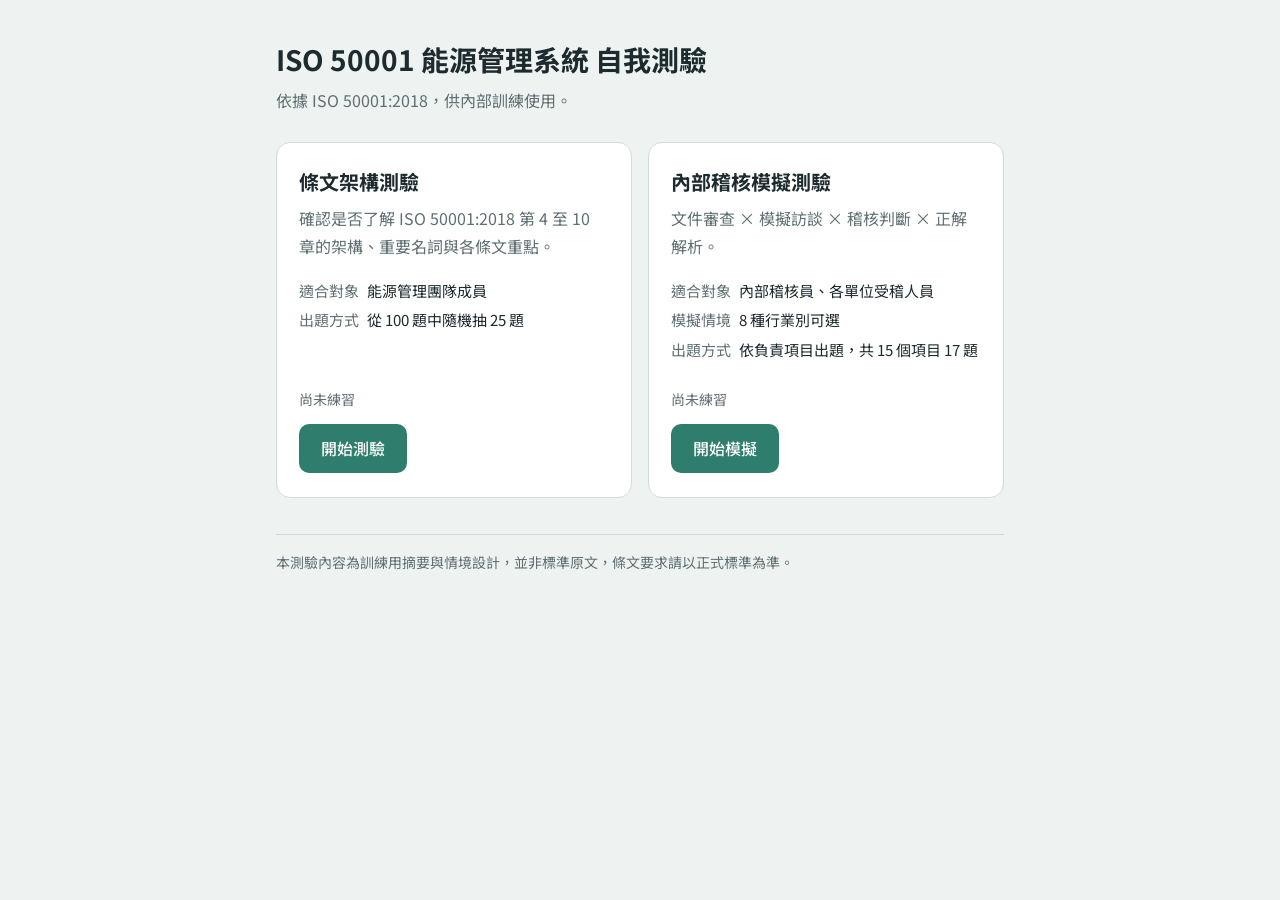
==== commit 6cb1069a: "Add files via upload" ====
--- a/index.html
+++ b/index.html
@@ -306,6 +306,15 @@
 .a-review .wrong-q { margin-bottom: 10px; }
 .explain.tip { background: #fbf3de; margin-top: 8px; }
 
+/* ---------- 行業別選擇 ---------- */
+.industry-grid { display: grid; grid-template-columns: repeat(auto-fit, minmax(140px, 1fr)); gap: 12px; margin-top: 12px; }
+.industry { font: inherit; font-weight: 500; font-size: 16px; text-align: center; padding: 20px 10px; background: var(--panel); color: var(--ink); border: 1.5px solid var(--line); border-radius: 12px; cursor: pointer; }
+.industry:hover { border-color: var(--accent); background: var(--scenario); }
+.industry.selected { border-color: var(--accent); background: var(--accent-soft); color: var(--accent-dark); }
+.industry-icon { display: block; font-size: 30px; margin-bottom: 6px; }
+.cat-row .muted { color: var(--muted); }
+.panel .lead { margin-top: 0; }
+
 </style>
 </head>
 <body>
@@ -313,7 +322,7 @@
 
 <script>
 /* ==========================================================
-   資料區：要修改題目或文字，改這一段就好
+   資料區：要修改題目或內容，改這一段就好
    ========================================================== */
 // ============================================
 // 網站共用文字設定（首頁標題、頁尾等）
@@ -780,28 +789,80 @@
 };
 // ============================================
 // 內部稽核模擬測驗：所有內容
-// 負責項目、模擬公司、文件、訪談、題目都在這裡修改
+// 行業別、負責項目、文件、訪談、題目都在這裡修改
 // ============================================
 const AUDIT_SIM = {
 
   title: "內部稽核模擬測驗",
-  description: "透過文件審查、訪談及情境判斷，模擬實際內部稽核情境。",
+  description: "文件審查 × 模擬訪談 × 稽核判斷 × 正解解析。",
   audience: "內部稽核員、各單位受稽人員",
 
-  // ---------- 模擬公司基本資料 ----------
+  // 各行業共用的公司資料與情境
   company: {
-    name: "永續精密製造股份有限公司",
-    rows: [
-      ["產業類別", "金屬零組件製造業"],
-      ["員工人數", "約 320 人"],
-      ["主要能源", "電力、天然氣"],
-      ["主要製程", "加工 → 清洗 → 熱處理 → 組裝 → 包裝"],
-      ["主要能源設備", "空壓機、冰水機、熱處理爐、空調系統"],
-      ["重大能源使用 SEU", "空壓系統、冰水系統、熱處理製程"],
-      ["能源管理系統", "ISO 50001:2018"]
-    ],
-    situation: "今天是年度能源管理系統內部稽核日。您將依自己負責的工作項目接受文件查核與訪談，並判斷不同稽核情境應如何處理。"
+    employees: "約 320 人",
+    system: "ISO 50001:2018",
+    situation: "今天為公司年度 ISO 50001 能源管理系統內部稽核日。請先瞭解模擬公司的基本狀況，後續將提供文件及人員訪談紀錄。",
+    note: "本測驗內容為教育訓練用模擬案例，實際能源使用與重大能源使用仍應依各工廠實際狀況判定。"
   },
+
+  // ---------- 行業別 ----------
+  industries: [
+    { id: "chemical", name: "化工業", icon: "⚗️",
+      company: "永續化學材料股份有限公司",
+      process: "原料處理 → 反應 → 分離 → 純化 → 包裝",
+      energy: "電力、天然氣、蒸汽",
+      equipment: "反應槽、鍋爐、空壓機、冰水機、泵浦",
+      seu: "蒸汽系統、冰水系統、反應製程" },
+
+    { id: "basicMetal", name: "金屬基本工業", icon: "🔥",
+      company: "永續金屬股份有限公司",
+      process: "原料 → 熔煉 → 鑄造 → 熱處理 → 加工",
+      energy: "電力、天然氣",
+      equipment: "熔解爐、熱處理爐、空壓機、冷卻系統",
+      seu: "熔煉製程、熱處理製程、空壓系統" },
+
+    { id: "nonMetal", name: "非金屬礦業", icon: "⛰️",
+      company: "永續非金屬材料股份有限公司",
+      process: "原料 → 破碎 → 研磨 → 燒成 → 成品",
+      energy: "電力、天然氣",
+      equipment: "破碎機、研磨機、窯爐、風機",
+      seu: "窯爐系統、研磨系統、風機系統" },
+
+    { id: "food", name: "食品業", icon: "🍱",
+      company: "永續食品股份有限公司",
+      process: "原料 → 前處理 → 加熱／冷卻 → 加工 → 包裝",
+      energy: "電力、天然氣、蒸汽",
+      equipment: "冷凍機、冷藏庫、鍋爐、空壓機、生產設備",
+      seu: "冷凍冷藏系統、蒸汽系統、生產製程" },
+
+    { id: "textile", name: "紡織業", icon: "🧵",
+      company: "永續紡織股份有限公司",
+      process: "原料 → 織造 → 染整 → 烘乾 → 定型",
+      energy: "電力、天然氣、蒸汽",
+      equipment: "染整設備、定型機、鍋爐、空壓機",
+      seu: "染整製程、蒸汽系統、定型設備" },
+
+    { id: "paper", name: "造紙業", icon: "📄",
+      company: "永續紙業股份有限公司",
+      process: "製漿 → 調漿 → 抄紙 → 壓榨 → 乾燥 → 成品",
+      energy: "電力、天然氣、蒸汽",
+      equipment: "紙機、鍋爐、泵浦、風機、空壓機",
+      seu: "紙機系統、蒸汽系統、泵浦系統" },
+
+    { id: "electronics", name: "電機電子業", icon: "💻",
+      company: "永續電子科技股份有限公司",
+      process: "原料 → 製程加工 → 清洗 → 組裝 → 測試",
+      energy: "電力",
+      equipment: "冰水機、空壓機、空調系統、真空設備、製程設備",
+      seu: "冰水系統、空壓系統、空調系統、主要製程設備" },
+
+    { id: "other", name: "其他製造業", icon: "🏭",
+      company: "永續製造股份有限公司",
+      process: "原料 → 加工 → 組裝 → 檢驗 → 包裝",
+      energy: "電力、天然氣",
+      equipment: "空壓機、冰水機、空調系統、生產設備",
+      seu: "空壓系統、冰水系統、主要生產設備" }
+  ],
 
   // ---------- 負責項目 ----------
   responsibilities: [
@@ -825,98 +886,96 @@
   // ---------- 模擬文件 ----------
   documents: {
     energyReview: { title: "能源審查表", content: `
-      <strong>空壓系統</strong><br>
-      年用電量：1,250,000 kWh<br>
-      占全廠用電：28%<br>
+      <strong>重大能源使用項目：</strong>主要能源系統<br>
+      年能源使用量：約占全廠能源使用 28%<br>
       SEU 判定：是<br>
       相關變數：未填寫<br>
-      能源績效：以年度總用電量追蹤<br>
-      改善機會：空壓機台數控制` },
+      能源績效：以年度總能源使用量追蹤<br>
+      改善機會：設備運轉最佳化` },
 
     enpi: { title: "能源績效指標與能源基線管理表", content: `
-      EnPI：全廠用電量 ÷ 產品產量<br>
+      EnPI：全廠能源使用量 ÷ 產品產量<br>
       EnB 基準年度：2024 年<br>
-      2025 年新增一條熱處理生產線。<br>
+      2025 年新增一項主要生產設備／產線。<br>
       現行能源基線仍沿用 2024 年資料。<br>
-      文件中未見新增產線後是否需調整 EnB 的評估紀錄。` },
+      未見重大變更後是否需要調整 EnB 之評估紀錄。` },
 
     target: { title: "能源目標及行動計畫", content: `
-      目標：年度節電率達 3%。<br>
-      改善方案：空壓機群控改善。<br>
-      預估節電量：180,000 kWh／年。<br>
-      負責單位：設備課。<br>
+      年度能源目標：節能率達 3%。<br>
+      改善方案：主要能源設備運轉最佳化。<br>
+      預估節能量：180,000 kWh／年。<br>
+      負責單位：設備單位。<br>
       預計完成日期：未填寫。<br>
       成效確認方式：未填寫。` },
 
     monitor: { title: "能源監督量測月報", content: `
-      7 月空壓系統用電量較基準增加 18%。<br>
+      7 月份主要能源系統能源使用量較基準增加 18%。<br>
       月報備註：可能與產量增加有關。<br>
-      未附產量分析資料。<br>
+      未附產量與能源使用之分析資料。<br>
       未見異常調查或後續處理紀錄。` },
 
-    seu: { title: "空壓系統操作標準", content: `
-      系統壓力操作標準：6.0～6.5 bar。<br>
-      操作人員每日記錄壓力。<br>
-      最近紀錄多數為 6.7～6.9 bar。<br>
-      未見異常處理說明。` },
+    seu: { title: "重大能源使用設備操作標準", content: `
+      已訂定主要能源設備之操作控制範圍。<br>
+      操作人員每日記錄操作參數。<br>
+      最近紀錄多次高於內部設定標準。<br>
+      未見偏離標準後之異常處理說明。` },
 
     maintenance: { title: "設備維護保養紀錄", content: `
-      空壓機定期保養週期：每 3 個月。<br>
+      重大能源使用設備保養週期：每 3 個月。<br>
       最近一次保養：2026/01/15。<br>
       下一次應保養：2026/04/15。<br>
-      系統中未見 4 月後之保養紀錄。` },
+      系統中未見 4 月後之定期保養紀錄。` },
 
     measurement: { title: "能源量測設備一覽表", content: `
-      空壓流量計編號：FM-003<br>
+      能源量測設備編號：EM-003<br>
       查驗週期：1 年<br>
       最近查驗日期：2025/05/10<br>
       下次查驗日期：2026/05/10<br>
-      目前未見最新查驗紀錄。` },
-
-    design: { title: "新增熱處理爐設計評估資料", content: `
-      2025 年新增熱處理爐 1 台。<br>
+      目前未見最新查驗或確認紀錄。` },
+
+    design: { title: "新增主要能源設備設計評估資料", content: `
+      2025 年新增主要生產設備 1 台。<br>
       設計評估內容包含：產能、品質、設備尺寸及投資成本。<br>
-      未見能源效率或生命週期能源使用相關評估紀錄。` },
+      未見能源效率或使用期間能源績效相關評估紀錄。` },
 
     purchase: { title: "設備採購評估表", content: `
-      冰水機採購評估項目：<br>
+      主要能源設備採購評估項目：<br>
       1. 設備價格<br>
       2. 交期<br>
       3. 保固<br>
       4. 供應商服務能力<br>
       未見能源績效相關採購評估準則。` },
 
-    training: { title: "教育訓練紀錄", content: `
-      新進空壓機操作員：王員<br>
+    training: { title: "教育訓練與能力紀錄", content: `
+      新進重大能源使用設備操作人員：王員<br>
       到職日期：2026/03/01<br>
-      已完成一般職安教育訓練。<br>
-      未見空壓系統操作或能源管理相關訓練／能力確認紀錄。` },
+      已完成一般職業安全教育訓練。<br>
+      未見該設備操作或能源管理相關訓練／能力確認紀錄。` },
 
     document: { title: "文件版本紀錄", content: `
-      現行空壓系統操作標準：第 5 版。<br>
+      現行重大能源使用設備操作標準：第 5 版。<br>
       現場操作區張貼版本：第 4 版。<br>
-      第 4 版規定操作壓力 6.5～7.0 bar。<br>
-      第 5 版規定操作壓力 6.0～6.5 bar。` },
-
-    law: { title: "能源法規鑑別表", content: `
+      第 4 版與第 5 版之操作控制範圍不同。` },
+
+    law: { title: "能源法規及其他要求鑑別表", content: `
       最近法規鑑別日期：2025/01/10。<br>
-      表單已列出適用能源相關法規。<br>
-      2026 年度尚未見定期符合性評估紀錄。` },
+      表單已列出適用能源相關法規及其他要求。<br>
+      2026 年度尚未見符合性評估紀錄。` },
 
     audit: { title: "年度內部稽核計畫", content: `
-      稽核範圍：能源管理系統全部部門。<br>
+      稽核範圍：能源管理系統相關部門。<br>
       稽核頻率：每年一次。<br>
-      去年度設備課發現 3 項不符合事項。<br>
+      去年度設備單位發現 3 項不符合事項。<br>
       本年度所有部門仍採相同稽核時間配置。` },
 
     review: { title: "管理審查會議紀錄", content: `
       已討論：能源政策、內部稽核結果、年度能源使用量。<br>
       未見能源目標達成程度及能源績效改善結果之討論紀錄。<br>
-      會議結論：持續推動能源管理。` },
-
-    corrective: { title: "矯正措施追蹤表", content: `
-      問題：空壓機長期高於操作壓力標準。<br>
-      矯正：通知操作人員將壓力調低。<br>
+      會議結論：持續推動能源管理系統。` },
+
+    corrective: { title: "不符合與矯正措施追蹤表", content: `
+      問題：重大能源使用設備長期偏離內部操作標準。<br>
+      矯正：通知操作人員恢復至標準範圍。<br>
       原因分析：未填寫。<br>
       防止再發措施：未填寫。<br>
       有效性確認：未執行。` }
@@ -925,190 +984,190 @@
   // ---------- 模擬訪談 ----------
   interviews: {
     energyReview: [
-      ["稽核員", "請問空壓系統為什麼被判定為重大能源使用？"],
-      ["受稽核人員", "因為空壓系統約占全廠用電 28%，所以我們判定為 SEU。"],
-      ["稽核員", "那影響空壓系統能源使用的相關變數有哪些？"],
+      ["稽核員", "請問這項能源使用為什麼被判定為重大能源使用（SEU）？"],
+      ["受稽核人員", "因為它占全廠能源使用比例很高，所以我們判定為 SEU。"],
+      ["稽核員", "那影響這項 SEU 能源績效的相關變數有哪些？"],
       ["受稽核人員", "這部分目前沒有特別分析。"]
     ],
     enpi: [
-      ["稽核員", "去年新增熱處理生產線後，有重新確認能源基線是否仍適用嗎？"],
-      ["受稽核人員", "沒有，我們還是直接跟 2024 年的用電量比較。"]
+      ["稽核員", "新增主要生產設備後，有重新確認能源基線是否仍適用嗎？"],
+      ["受稽核人員", "沒有，我們目前還是直接跟 2024 年的數據比較。"]
     ],
     target: [
-      ["稽核員", "空壓機改善方案預計何時完成？完成後如何確認節電效果？"],
-      ["受稽核人員", "目前還沒有確定日期，完成後應該看電費有沒有下降。"]
+      ["稽核員", "這項節能改善預計何時完成？完成後如何確認節能效果？"],
+      ["受稽核人員", "目前還沒有確定日期，完成後應該會看能源費用有沒有下降。"]
     ],
     monitor: [
-      ["稽核員", "7 月份空壓用電增加 18%，有進一步分析嗎？"],
-      ["受稽核人員", "我們認為應該是產量增加，所以沒有另外處理。"]
+      ["稽核員", "7 月份能源使用增加 18%，有進一步分析嗎？"],
+      ["受稽核人員", "我們認為應該是產量增加，所以沒有另外調查。"]
     ],
     seu: [
-      ["稽核員", "目前空壓系統實際操作壓力大概多少？"],
-      ["操作人員", "通常大約 6.8 bar，壓力高一點比較不會有人反映不足。"]
+      ["稽核員", "目前重大能源使用設備實際操作條件是否符合內部設定標準？"],
+      ["操作人員", "有時候會超過一點，這樣生產比較穩定。"]
     ],
     maintenance: [
-      ["稽核員", "可以提供今年空壓機保養紀錄嗎？"],
-      ["設備人員", "最近比較忙，4 月之後應該沒有做定期保養。"]
+      ["稽核員", "可以提供今年重大能源使用設備的保養紀錄嗎？"],
+      ["設備人員", "最近比較忙，4 月之後應該沒有依原週期執行。"]
     ],
     measurement: [
-      ["稽核員", "FM-003 流量計今年有完成查驗嗎？"],
-      ["設備人員", "目前還沒有，但數字看起來都正常。"]
+      ["稽核員", "這台能源量測設備今年有完成查驗或確認嗎？"],
+      ["設備人員", "目前還沒有，但數字看起來都很正常。"]
     ],
     design: [
-      ["稽核員", "新增熱處理爐時，有比較不同設備的能源效率嗎？"],
+      ["稽核員", "新增設備時，有比較不同方案的能源效率或能源績效嗎？"],
       ["工程人員", "當時主要看價格、產能及品質，能源效率沒有特別比較。"]
     ],
     purchase: [
-      ["稽核員", "採購冰水機時如何評估能源績效？"],
-      ["採購人員", "我們主要依價格、交期及保固選擇。"]
+      ["稽核員", "採購主要能源設備時如何評估能源績效？"],
+      ["採購人員", "目前主要依價格、交期、保固及供應商服務能力選擇。"]
     ],
     training: [
-      ["稽核員", "新進空壓機操作員如何確認具備操作能力？"],
-      ["主管", "有資深同仁帶他操作，但目前沒有留下能力確認紀錄。"]
+      ["稽核員", "新進操作人員如何確認具備重大能源使用設備的操作能力？"],
+      ["主管", "有資深同仁帶他操作，但目前沒有另外留下能力確認紀錄。"]
     ],
     document: [
-      ["稽核員", "為什麼現場張貼的是第 4 版操作標準？"],
-      ["操作人員", "我們不知道已經更新到第 5 版。"]
+      ["稽核員", "為什麼現場張貼的操作標準與系統現行版本不同？"],
+      ["操作人員", "我們不知道文件已經更新。"]
     ],
     law: [
-      ["稽核員", "今年是否有進行能源相關法規符合性評估？"],
+      ["稽核員", "今年是否已進行能源相關法規及其他要求的符合性評估？"],
       ["管理人員", "去年有做，今年還沒有安排。"]
     ],
     audit: [
-      ["稽核員", "稽核方案有依過去稽核結果調整嗎？"],
-      ["管理人員", "沒有，我們每年都用相同方式安排。"]
+      ["稽核員", "今年的內部稽核方案有依過去稽核結果調整嗎？"],
+      ["管理人員", "沒有，我們每年都是用相同方式安排。"]
     ],
     review: [
-      ["稽核員", "管理審查有確認今年能源目標達成狀況嗎？"],
-      ["管理人員", "會議主要看總用電量，沒有特別逐項檢討目標。"]
+      ["稽核員", "管理審查有確認今年能源目標及能源績效改善狀況嗎？"],
+      ["管理人員", "會議主要看總能源使用量，沒有特別逐項檢討目標。"]
     ],
     corrective: [
-      ["稽核員", "空壓壓力超標問題為什麼持續發生？"],
-      ["設備人員", "我們每次發現就請操作員調低，但過一陣子又會調高。"]
+      ["稽核員", "這項操作條件偏離問題為什麼持續發生？"],
+      ["設備人員", "每次發現就請操作員調整，但過一陣子又會發生。"]
     ]
   },
 
   // ---------- 題目 ----------
-  // category 要對應上面的負責項目 id；answer 從 0 開始算
+  // category 對應負責項目 id；answer 從 0 開始算
   questions: [
     { id: 1, category: "energyReview", clause: "6.3",
       question: "依目前能源審查資料，稽核員最應進一步確認哪一項？",
-      options: ["空壓機購買價格", "影響空壓系統能源績效的相關變數", "設備外觀狀況", "空壓機供應商品牌"],
+      options: ["設備購買價格", "影響重大能源使用能源績效的相關變數", "設備外觀顏色", "供應商品牌"],
       answer: 1,
-      explanation: "空壓系統已被判定為 SEU，能源審查應進一步確認其相關變數及目前能源績效等資訊。",
-      practical: "可進一步確認產量、運轉時數、系統壓力或其他實際影響空壓能源使用的因素。" },
+      explanation: "重大能源使用（SEU）除能源使用與消耗外，能源審查亦應進一步確認其相關變數及目前能源績效等資訊。",
+      practical: "實務稽核可進一步確認產量、運轉時數、溫度、壓力或其他實際影響能源使用的因素。" },
 
     { id: 2, category: "energyReview", clause: "6.3",
-      question: "受稽核人員表示「SEU 只要確認耗電量即可」，此觀念是否完整？",
-      options: ["完整，只需掌握耗電量", "不完整，SEU 還需確認相關變數及能源績效等資訊", "完整，只要每年更新即可", "完整，只需另外確認設備數量"],
+      question: "受稽核人員表示「SEU 只要確認能源使用量即可」，此觀念是否完整？",
+      options: ["完整，只需掌握能源使用量", "不完整，還需確認相關變數及目前能源績效等資訊", "完整，只要每年更新即可", "完整，只需另外確認設備數量"],
       answer: 1,
-      explanation: "重大能源使用並非只確認能源消耗量，還應依能源審查要求掌握相關變數、目前能源績效及相關人員等。",
-      practical: "稽核時不要只問「用了多少能源」，還要追問「什麼因素會影響能源使用」。" },
+      explanation: "重大能源使用管理並非只確認能源消耗量，能源審查還應掌握相關變數、目前能源績效及相關人員等資訊。",
+      practical: "稽核時不要只問「用了多少能源」，還可追問「哪些因素會影響能源使用」。" },
 
     { id: 3, category: "enpi", clause: "6.5",
-      question: "新增大型熱處理生產線後，對原能源基線最適當的處理方式為何？",
-      options: ["一定立即更換基準年度", "完全不需處理", "評估靜態因子重大改變是否造成原 EnB 不再適用", "直接將新增設備用電刪除"],
+      question: "新增可能顯著影響能源績效的主要生產設備後，對原能源基線最適當的作法為何？",
+      options: ["一定立即更換基準年度", "完全不需處理", "評估重大變更是否造成原能源基線不再適用", "直接刪除新增設備的能源使用量"],
       answer: 2,
-      explanation: "重大靜態因子改變時，應評估能源基線是否需要調整，而非看到能源增加就直接修改。",
-      practical: "可查閱產線新增紀錄、產能變化及基線調整方法。" },
+      explanation: "當靜態因子發生重大改變等情況時，應評估能源基線是否需要調整，而非能源使用增加就直接修改。",
+      practical: "可查閱產線、設備、產能或製程變更紀錄，以及組織既定的 EnB 調整方法。" },
 
     { id: 4, category: "enpi", clause: "6.4",
-      question: "若產量會顯著影響全廠用電量，評估能源績效時較適當的作法為何？",
-      options: ["只比較年度總用電量", "完全忽略產量", "適當考量產量等相關變數", "只比較電價"],
+      question: "若產量會顯著影響能源使用，評估能源績效時較適當的作法為何？",
+      options: ["只比較年度總能源使用量", "完全忽略產量", "適當考量產量等相關變數", "只比較能源單價"],
       answer: 2,
-      explanation: "當相關變數顯著影響能源績效時，EnPI 應適當考量相關變數。",
-      practical: "製造業常需確認產量、工時、溫度等是否顯著影響能源使用。" },
+      explanation: "當相關變數顯著影響能源績效時，能源績效指標應適當考量相關變數。",
+      practical: "製造業常需確認產量、工時、溫度等變數是否顯著影響能源使用。" },
 
     { id: 5, category: "target", clause: "6.2",
       question: "目前能源行動計畫最明顯缺少哪類資訊？",
       options: ["公司名稱", "完成期限與成效評估方式", "設備品牌", "員工人數"],
       answer: 1,
-      explanation: "達成能源目標及標的的規劃應包含執行事項、資源、責任、完成期限及結果評估方式等。",
-      practical: "稽核行動計畫時，可沿著「誰、何時、做什麼、如何確認成果」進行查核。" },
+      explanation: "達成能源目標及能源標的的規劃應包含執行事項、資源、責任、完成期限及結果評估方式等。",
+      practical: "可沿著「做什麼、誰負責、何時完成、需要什麼資源、如何確認成果」進行查核。" },
 
     { id: 6, category: "monitor", clause: "9.1",
-      question: "空壓系統用電增加 18%，僅以「可能是產量增加」說明，最適當的下一步為何？",
-      options: ["直接結案", "刪除異常月份", "取得產量等資料進一步分析重大偏差原因", "修改能源政策"],
+      question: "主要能源系統能源使用增加 18%，僅以「可能是產量增加」說明，最適當的下一步為何？",
+      options: ["直接結案", "刪除異常月份", "取得產量等相關資料，進一步分析重大偏差原因", "修改能源政策"],
       answer: 2,
-      explanation: "發現能源績效重大偏差時應進行調查及適當回應，不能僅以未驗證的推測結案。",
-      practical: "應將實際能源數據與相關變數一起分析。" },
+      explanation: "發現能源績效重大偏差時應進行調查及適當回應，不能只以未驗證的推測作為結論。",
+      practical: "實務上可將能源數據與產量、工時、溫度等相關變數一起分析。" },
 
     { id: 7, category: "seu", clause: "8.1",
-      question: "操作標準規定 6.0～6.5 bar，但實際長期操作 6.7～6.9 bar，稽核員下一步最適合做什麼？",
-      options: ["直接修改標準為 6.9 bar", "確認紀錄、原因及偏離操作準則的處理情形", "忽略", "要求購買新空壓機"],
+      question: "紀錄顯示重大能源使用設備多次偏離既定操作標準，稽核員下一步最適合做什麼？",
+      options: ["直接修改操作標準", "確認實際紀錄、偏離原因及異常處理情形", "直接忽略", "立即要求採購新設備"],
       answer: 1,
-      explanation: "應確認組織是否依既定操作準則進行控制，以及發生偏離時如何處理。",
-      practical: "稽核應先取得客觀證據，再判斷是否形成不符合。" },
+      explanation: "應確認組織是否依建立的運作準則進行控制，以及發生偏離時是否進行適當處理。",
+      practical: "稽核應先取得文件、紀錄、訪談及現場等客觀證據，再判斷是否形成不符合。" },
 
     { id: 8, category: "maintenance", clause: "8.1",
-      question: "設備未依既定週期保養時，首先應確認什麼？",
-      options: ["保養規定與實際執行情形，以及是否影響能源績效", "設備購買價格", "員工薪資", "供應商公司規模"],
+      question: "重大能源使用設備未依既定週期保養時，首先應確認什麼？",
+      options: ["保養規定、實際執行情形及其對能源績效的影響", "設備購買價格", "員工薪資", "供應商公司規模"],
       answer: 0,
-      explanation: "與 SEU 及能源績效相關的設備維護應依組織建立的運作準則適當控制。",
-      practical: "應確認保養標準、紀錄、延誤原因及對設備能源績效的可能影響。" },
+      explanation: "與重大能源使用及能源績效相關的設備維護，應依組織建立的運作準則適當控制。",
+      practical: "可確認保養標準、保養紀錄、未執行原因，以及設備效率或操作條件是否受到影響。" },
 
     { id: 9, category: "measurement", clause: "6.6 / 9.1",
-      question: "能源流量計超過規定查驗期限，但人員表示「數字看起來正常」，較適當的判斷為何？",
-      options: ["數字正常即可，不需處理", "應確認量測設備的準確性及相關管理要求是否落實", "直接更換所有流量計", "停止能源管理系統"],
+      question: "能源量測設備已超過組織規定的查驗期限，但人員表示「數字看起來正常」，較適當的處理為何？",
+      options: ["數字正常即可，不需處理", "確認量測設備準確性及既定管理要求是否落實", "直接更換所有量測設備", "停止能源管理系統"],
       answer: 1,
-      explanation: "能源績效資料的量測應具有適當準確性及重複性，不能只以主觀判斷數字是否正常。",
-      practical: "可查閱查驗、校正、比對或其他組織建立的量測設備管理證據。" },
+      explanation: "能源績效相關量測資料應具有適當的準確性及重複性，不能只以主觀判斷數字看起來是否正常。",
+      practical: "可查閱校正、查驗、比對或組織所建立的其他量測設備管理證據。" },
 
     { id: 10, category: "design", clause: "8.2",
-      question: "新增可能顯著影響能源績效的熱處理爐時，設計階段應增加哪項考量？",
+      question: "新增預期會顯著影響能源績效的設備時，設計階段應增加哪項考量？",
       options: ["能源績效改善機會", "員工制服", "公司 Logo", "辦公室座位"],
       answer: 0,
       explanation: "對預期在使用期間可能顯著影響能源績效的新設施、設備、系統及製程，設計時應考量能源績效改善機會。",
-      practical: "可比較設備效率、能源需求及使用期間的能源表現。" },
+      practical: "可比較設備效率、能源需求、控制方式及使用期間的能源績效。" },
 
     { id: 11, category: "purchase", clause: "8.3",
-      question: "採購可能顯著影響能源績效的冰水機時，目前評估表最需要補強哪一部分？",
+      question: "採購預期會顯著影響能源績效的設備時，目前評估表最需要補強哪一部分？",
       options: ["能源績效相關評估準則", "供應商 Logo", "設備顏色", "業務人員姓名"],
       answer: 0,
-      explanation: "採購預期對能源績效有重大影響的能源使用產品、設備及服務時，應評估其能源績效。",
-      practical: "採購不能只比較初期價格，也應建立適當能源績效評估條件。" },
+      explanation: "採購預期對能源績效有重大影響的能源使用產品、設備及服務時，應適當評估其能源績效。",
+      practical: "採購不宜只比較初期價格，也可建立效率、能源使用或生命週期能源表現等評估條件。" },
 
     { id: 12, category: "training", clause: "7.2",
       question: "新進 SEU 操作人員僅由資深同仁口頭帶領，稽核時最重要的是確認什麼？",
       options: ["是否具有必要能力及相關證據", "年齡", "薪資", "到職時穿著"],
       answer: 0,
-      explanation: "從事影響能源績效及 EnMS 工作的人員應具備必要能力，並保留適當文件化資訊作為能力證據。",
+      explanation: "從事影響能源績效及能源管理系統工作的人員應具備必要能力，並保留適當文件化資訊作為能力證據。",
       practical: "訓練紀錄只是能力證據之一，也可透過經驗、技能評估或實際操作確認。" },
 
     { id: 13, category: "document", clause: "7.5",
-      question: "現場仍使用舊版操作標準，主要應確認哪項管理機制？",
-      options: ["文件版本與使用點控制", "產品價格", "能源單價", "員工人數"],
+      question: "現場仍使用舊版重大能源使用設備操作標準，主要應確認哪項管理機制？",
+      options: ["文件版本及使用點控制", "產品價格", "能源單價", "員工人數"],
       answer: 0,
       explanation: "文件化資訊應受到適當控制，確保需要使用的位置可以取得適用版本。",
-      practical: "可查閱文件發行、回收、版本識別及現場文件更新方式。" },
-
-    { id: 14, category: "law", clause: "9.1",
+      practical: "可查閱文件發行、回收、版本識別、現場更新及舊版文件防止誤用方式。" },
+
+    { id: 14, category: "law", clause: "4.2 / 9.1",
       question: "法規已完成鑑別，但今年尚未進行符合性評估，應進一步確認什麼？",
-      options: ["組織規劃的符合性評估頻率及執行情形", "公司 Logo", "產品產量", "設備顏色"],
+      options: ["組織規劃的符合性評估方式、頻率及實際執行情形", "公司 Logo", "產品產量", "設備顏色"],
       answer: 0,
-      explanation: "組織應依規劃的時間間隔評估能源相關法令及其他要求的符合情形。",
-      practical: "「知道有哪些法規」與「確認目前是否符合」是兩件不同的管理活動。" },
+      explanation: "組織除需確認適用的法令及其他要求外，也應依規劃安排評估其符合情形。",
+      practical: "「知道有哪些適用要求」與「確認目前是否符合」是兩個不同的管理活動。" },
 
     { id: 15, category: "audit", clause: "9.2",
-      question: "去年設備課有多項不符合，但今年仍與其他部門配置相同稽核時間，稽核方案最應考量什麼？",
-      options: ["先前稽核結果及相關過程的重要性", "部門人數必須完全相同", "所有部門稽核時間一定相同", "只考量稽核員方便性"],
+      question: "去年設備單位有多項不符合，但今年仍與其他部門配置完全相同的稽核安排，規劃稽核方案時最應考量什麼？",
+      options: ["先前稽核結果及相關過程的重要性", "所有部門稽核時間必須相同", "部門人數必須完全相同", "只考量稽核員方便性"],
       answer: 0,
-      explanation: "規劃稽核方案時應考量相關過程的重要性、能源績效影響及先前稽核結果。",
-      practical: "高風險或過去問題較多的領域，可以安排不同稽核深度或頻率。" },
+      explanation: "規劃內部稽核方案時，應考量相關過程的重要性、能源績效影響及先前稽核結果等。",
+      practical: "過去問題較多或對能源績效影響較大的領域，可安排不同的稽核深度或頻率。" },
 
     { id: 16, category: "review", clause: "9.3",
-      question: "管理審查僅查看年度總用電量，較明顯還應確認哪項資訊？",
-      options: ["能源目標達成程度及能源績效改善", "公司制服", "客戶 Logo", "停車位數量"],
+      question: "管理審查僅查看年度總能源使用量，較明顯還應確認哪項資訊？",
+      options: ["能源目標達成程度及能源績效改善情形", "公司制服", "客戶 Logo", "停車位數量"],
       answer: 0,
-      explanation: "管理審查應涵蓋能源績效、目標及能源標的達成程度等相關資訊。",
-      practical: "管理審查不是單純能源使用量報告，而是最高管理階層對 EnMS 成效的系統性檢討。" },
+      explanation: "管理審查應涵蓋能源績效及能源目標與標的達成程度等相關資訊。",
+      practical: "管理審查不是單純能源使用量報告，而是最高管理階層對能源管理系統成效的系統性檢討。" },
 
     { id: 17, category: "corrective", clause: "10.1",
-      question: "空壓壓力超標每次都只要求操作員調低，但問題持續再發，最需要補強什麼？",
+      question: "設備操作偏離標準時，每次都只要求操作人員恢復設定，但問題持續再發，最需要補強什麼？",
       options: ["原因分析、矯正措施及有效性確認", "增加文件頁數", "更換公司名稱", "增加稽核員"],
       answer: 0,
-      explanation: "反覆發生的不符合不能只處理表面現象，應確認原因、採取適當矯正措施並審查有效性。",
-      practical: "「把壓力調回來」屬於處理當下問題；還要找出為何人員持續調高，才能避免再發。" }
+      explanation: "反覆發生的不符合不能只處理表面現象，還應確認原因、採取適當矯正措施並審查措施有效性。",
+      practical: "「把操作條件調回來」主要處理當下問題；還需要找出為何持續偏離，才能降低再次發生的可能性。" }
   ]
 };
 
@@ -1214,6 +1273,7 @@
           <p>${esc(AUDIT_SIM.description)}</p>
           <ul class="meta">
             <li><span>適合對象</span>${esc(AUDIT_SIM.audience)}</li>
+            <li><span>模擬情境</span>${AUDIT_SIM.industries.length} 種行業別可選</li>
             <li><span>出題方式</span>依負責項目出題，共 ${AUDIT_SIM.responsibilities.length} 個項目 ${AUDIT_SIM.questions.length} 題</li>
           </ul>
           ${statusHTML("audit")}
@@ -1442,18 +1502,24 @@
   // ============================================
   // 內部稽核模擬測驗
   // ============================================
-  const audit = { selected: [], questions: [], answers: {} };
+  const audit = { industry: null, selected: [], questions: [], answers: {} };
 
   function findResp(id) {
     return AUDIT_SIM.responsibilities.find(r => r.id === id);
   }
 
+  function findIndustry(id) {
+    return AUDIT_SIM.industries.find(i => i.id === id);
+  }
+
+  const STEP_NAMES = ["行業別", "負責項目", "組織資料", "文件審查", "模擬訪談", "情境測驗", "結果"];
+
   function stepBar(n) {
-    const names = ["選擇項目", "組織資料", "文件審查", "模擬訪談", "情境測驗", "結果"];
-    return `<div class="steps">${names.map((name, i) =>
-      `<span class="step${i + 1 === n ? " on" : ""}${i + 1 < n ? " done" : ""}">${i + 1}. ${name}</span>`).join("")}</div>`;
-  }
-
+    return `<div class="steps">${STEP_NAMES.map((name, i) =>
+      `<span class="step${i + 1 === n ? " on" : ""}${i + 1 < n ? " done" : ""}">${i + 1} ${name}</span>`).join("")}</div>`;
+  }
+
+  // ---------- STEP 1 行業別 ----------
   function showAuditStep1() {
     document.title = AUDIT_SIM.title + "｜" + SITE.title;
     app.innerHTML = `
@@ -1462,9 +1528,42 @@
       <div class="panel">
         <h1>${esc(AUDIT_SIM.title)}</h1>
         <p>${esc(AUDIT_SIM.description)}</p>
-        <h2 class="sub">選擇您的負責項目（可複選）</h2>
-        <p class="lead">請依實際負責的工作內容選擇，系統會提供對應的文件、訪談與測驗題目。</p>
+        <h2 class="sub">選擇模擬行業別</h2>
+        <p class="lead">系統會依所選行業建立不同的模擬組織、主要製程、能源使用設備及重大能源使用（SEU）。</p>
+        <div class="scenario"><span class="scenario-label">說明</span>${esc(AUDIT_SIM.company.note)}</div>
         ${statusHTML("audit")}
+        <div class="industry-grid">
+          ${AUDIT_SIM.industries.map(i => `
+            <button type="button" class="industry${audit.industry === i.id ? " selected" : ""}" data-id="${esc(i.id)}">
+              <span class="industry-icon">${i.icon}</span>${esc(i.name)}
+            </button>`).join("")}
+        </div>
+        <div class="actions"><button class="btn" id="go">下一步 →</button></div>
+      </div>`;
+
+    app.querySelectorAll(".industry").forEach(btn => {
+      btn.onclick = () => {
+        audit.industry = btn.dataset.id;
+        app.querySelectorAll(".industry").forEach(b => b.classList.toggle("selected", b === btn));
+      };
+    });
+
+    document.getElementById("go").onclick = () => {
+      if (!audit.industry) { alert("請先選擇一個模擬行業別"); return; }
+      showAuditStep2();
+      scrollTop();
+    };
+  }
+
+  // ---------- STEP 2 負責項目 ----------
+  function showAuditStep2() {
+    app.innerHTML = `
+      <a class="back" href="#/">← 回首頁</a>
+      ${stepBar(2)}
+      <div class="panel">
+        <h1>選擇您的負責項目</h1>
+        <p>請依您在能源管理系統中的實際工作內容選擇，可複選。系統會依所選項目提供對應的文件、訪談及測驗題目。</p>
+        <div class="scenario"><span class="scenario-label">選擇原則</span>請以實際負責工作判斷，不需完全依照公司部門名稱選擇。</div>
         <div class="pick-grid">
           ${AUDIT_SIM.responsibilities.map(r => `
             <label class="pick">
@@ -1475,6 +1574,7 @@
             </label>`).join("")}
         </div>
         <div class="actions">
+          <button class="btn secondary" id="back">← 返回</button>
           <button class="btn secondary" id="all">全選</button>
           <button class="btn" id="go">開始模擬 →</button>
         </div>
@@ -1485,50 +1585,65 @@
       const allOn = [...boxes].every(b => b.checked);
       boxes.forEach(b => { b.checked = !allOn; });
     };
-
+    document.getElementById("back").onclick = () => { showAuditStep1(); scrollTop(); };
     document.getElementById("go").onclick = () => {
       audit.selected = [...app.querySelectorAll(".pick input:checked")].map(b => b.value);
       if (audit.selected.length === 0) { alert("請至少選擇一項負責項目"); return; }
       audit.answers = {};
-      showAuditStep2();
+      showAuditStep3();
+      scrollTop();
     };
   }
 
-  function showAuditStep2() {
-    app.innerHTML = `
-      <a class="back" href="#/">← 回首頁</a>
-      ${stepBar(2)}
-      <div class="panel">
-        <h1>模擬組織基本資料</h1>
-        <h2 class="sub">${esc(AUDIT_SIM.company.name)}</h2>
-        <table class="info">
-          <tbody>${AUDIT_SIM.company.rows.map(r => `<tr><th>${esc(r[0])}</th><td>${esc(r[1])}</td></tr>`).join("")}</tbody>
-        </table>
-        <div class="scenario warn"><span class="scenario-label">情境</span>${esc(AUDIT_SIM.company.situation)}</div>
-        <h2 class="sub">您選擇的負責項目</h2>
-        <div>${audit.selected.map(id => `<span class="section-tag">${esc(findResp(id).name)}</span>`).join("")}</div>
-        <div class="actions">
-          <button class="btn secondary" id="back">← 重新選擇</button>
-          <button class="btn" id="go">查看稽核文件 →</button>
-        </div>
-      </div>`;
-    document.getElementById("back").onclick = () => { showAuditStep1(); scrollTop(); };
-    document.getElementById("go").onclick = () => { showAuditStep3(); scrollTop(); };
-  }
-
+  // ---------- STEP 3 組織資料 ----------
   function showAuditStep3() {
+    const ind = findIndustry(audit.industry);
+    const rows = [
+      ["產業類別", ind.name],
+      ["員工人數", AUDIT_SIM.company.employees],
+      ["主要製程", ind.process],
+      ["主要能源", ind.energy],
+      ["主要能源設備", ind.equipment],
+      ["重大能源使用 SEU", ind.seu],
+      ["能源管理系統", AUDIT_SIM.company.system]
+    ];
+
     app.innerHTML = `
       <a class="back" href="#/">← 回首頁</a>
       ${stepBar(3)}
       <div class="panel">
+        <h1>模擬組織基本資料</h1>
+        <h2 class="sub">${ind.icon} ${esc(ind.company)}</h2>
+        <table class="info"><tbody>
+          ${rows.map(r => `<tr><th>${esc(r[0])}</th><td>${esc(r[1])}</td></tr>`).join("")}
+        </tbody></table>
+        <div class="scenario warn"><span class="scenario-label">模擬情境</span>${esc(AUDIT_SIM.company.situation)}</div>
+        <h2 class="sub">您選擇的負責項目</h2>
+        <div>${audit.selected.map(id => `<span class="section-tag">${esc(findResp(id).name)}</span>`).join("")}</div>
+        <div class="actions">
+          <button class="btn secondary" id="back">← 返回</button>
+          <button class="btn" id="go">查看稽核文件 →</button>
+        </div>
+      </div>`;
+    document.getElementById("back").onclick = () => { showAuditStep2(); scrollTop(); };
+    document.getElementById("go").onclick = () => { showAuditStep4(); scrollTop(); };
+  }
+
+  // ---------- STEP 4 文件 ----------
+  function showAuditStep4() {
+    app.innerHTML = `
+      <a class="back" href="#/">← 回首頁</a>
+      ${stepBar(4)}
+      <div class="panel">
         <h1>文件審查</h1>
-        <p>以下為本次內部稽核可取得的文件，請點選展開閱讀。</p>
+        <p>以下為本次內部稽核可取得的模擬文件，請點選展開閱讀。</p>
+        <div class="scenario"><span class="scenario-label">提醒</span>文件中可能存在正常資訊，也可能存在需要進一步查證的情況，不需看到異常就立即判定為不符合。</div>
         ${audit.selected.map(id => {
           const doc = AUDIT_SIM.documents[id];
           if (!doc) return "";
           return `
             <div class="doc">
-              <button class="doc-title" type="button">📄 ${esc(doc.title)}<span>展開</span></button>
+              <button class="doc-title" type="button">📄 ${esc(findResp(id).name)}｜${esc(doc.title)}<span>展開</span></button>
               <div class="doc-content">${doc.content}</div>
             </div>`;
         }).join("")}
@@ -1545,56 +1660,62 @@
         btn.querySelector("span").textContent = doc.classList.contains("open") ? "收合" : "展開";
       };
     });
-    document.getElementById("back").onclick = () => { showAuditStep2(); scrollTop(); };
-    document.getElementById("go").onclick = () => { showAuditStep4(); scrollTop(); };
-  }
-
-  function showAuditStep4() {
+    document.getElementById("back").onclick = () => { showAuditStep3(); scrollTop(); };
+    document.getElementById("go").onclick = () => { showAuditStep5(); scrollTop(); };
+  }
+
+  // ---------- STEP 5 訪談 ----------
+  function showAuditStep5() {
     app.innerHTML = `
       <a class="back" href="#/">← 回首頁</a>
-      ${stepBar(4)}
+      ${stepBar(5)}
       <div class="panel">
         <h1>模擬訪談</h1>
-        <p>以下為稽核員與相關人員的訪談紀錄，測驗題目會同時依據文件與訪談內容判斷。</p>
+        <p>以下為內部稽核員與相關人員的模擬訪談紀錄。測驗將依據「組織資料＋文件＋訪談」進行判斷。</p>
         ${audit.selected.map(id => {
           const lines = AUDIT_SIM.interviews[id];
           if (!lines) return "";
-          return `<h2 class="sub">${esc(findResp(id).name)}</h2>` + lines.map(l => `
-            <div class="dialogue ${l[0] === "稽核員" ? "auditor" : "employee"}">
-              <strong>${esc(l[0])}</strong>${esc(l[1])}
-            </div>`).join("");
+          const r = findResp(id);
+          return `<h2 class="sub">${esc(r.name)} <span class="clause-tag">ISO 50001 ${esc(r.clauses)}</span></h2>` +
+            lines.map(l => `
+              <div class="dialogue ${l[0] === "稽核員" ? "auditor" : "employee"}">
+                <strong>${esc(l[0])}</strong>${esc(l[1])}
+              </div>`).join("");
         }).join("")}
         <div class="actions">
           <button class="btn secondary" id="back">← 返回</button>
           <button class="btn" id="go">開始測驗 →</button>
         </div>
       </div>`;
-    document.getElementById("back").onclick = () => { showAuditStep3(); scrollTop(); };
-    document.getElementById("go").onclick = () => { showAuditStep5(); scrollTop(); };
-  }
-
-  function showAuditStep5() {
+    document.getElementById("back").onclick = () => { showAuditStep4(); scrollTop(); };
+    document.getElementById("go").onclick = () => { showAuditStep6(); scrollTop(); };
+  }
+
+  // ---------- STEP 6 測驗 ----------
+  function showAuditStep6() {
     audit.questions = AUDIT_SIM.questions.filter(q => audit.selected.includes(q.category));
 
     app.innerHTML = `
       <a class="back" href="#/">← 回首頁</a>
-      ${stepBar(5)}
+      ${stepBar(6)}
       <div class="panel">
         <h1>內部稽核模擬測驗</h1>
-        <p>請依模擬公司的文件、訪談及 ISO 50001 要求判斷，共 ${audit.questions.length} 題。</p>
+        <p>請依模擬公司的背景、文件、訪談內容及 ISO 50001 要求判斷，共 ${audit.questions.length} 題。</p>
         ${audit.selected.map(cat => {
           const list = audit.questions.filter(q => q.category === cat);
           if (!list.length) return "";
-          return `<h2 class="sub">${esc(findResp(cat).name)}</h2>` + list.map(q => `
-            <div class="a-q">
-              <span class="clause-tag">ISO 50001 ${esc(q.clause)}</span>
-              <p class="question">${esc(q.question)}</p>
-              ${q.options.map((opt, i) => `
-                <label class="a-option">
-                  <input type="radio" name="q${q.id}" value="${i}" ${audit.answers[q.id] === i ? "checked" : ""}>
-                  <span>${String.fromCharCode(65 + i)}. ${esc(opt)}</span>
-                </label>`).join("")}
-            </div>`).join("");
+          const r = findResp(cat);
+          return `<h2 class="sub">${esc(r.name)} <span class="clause-tag">主要對應 ISO 50001 ${esc(r.clauses)}</span></h2>` +
+            list.map(q => `
+              <div class="a-q">
+                <span class="clause-tag">ISO 50001 ${esc(q.clause)}</span>
+                <p class="question">${esc(q.question)}</p>
+                ${q.options.map((opt, i) => `
+                  <label class="a-option">
+                    <input type="radio" name="q${q.id}" value="${i}" ${audit.answers[q.id] === i ? "checked" : ""}>
+                    <span>${String.fromCharCode(65 + i)}. ${esc(opt)}</span>
+                  </label>`).join("")}
+              </div>`).join("");
         }).join("")}
         <div class="actions">
           <button class="btn secondary" id="back">← 返回訪談</button>
@@ -1605,7 +1726,7 @@
     app.querySelectorAll('input[type="radio"]').forEach(r => {
       r.onchange = () => { audit.answers[Number(r.name.slice(1))] = Number(r.value); };
     });
-    document.getElementById("back").onclick = () => { showAuditStep4(); scrollTop(); };
+    document.getElementById("back").onclick = () => { showAuditStep5(); scrollTop(); };
     document.getElementById("submit").onclick = () => {
       const unanswered = audit.questions.filter(q => audit.answers[q.id] == null).length;
       if (unanswered > 0 && !confirm(`尚有 ${unanswered} 題未作答，未作答將以答錯計算，是否仍要送出？`)) return;
@@ -1614,15 +1735,16 @@
     };
   }
 
+  // ---------- STEP 7 結果 ----------
   function showAuditResult() {
+    const ind = findIndustry(audit.industry);
     const list = audit.questions;
     const total = list.length;
     let correct = 0;
     const byCat = {};
 
     list.forEach(q => {
-      const picked = audit.answers[q.id];
-      const right = picked === q.answer;
+      const right = audit.answers[q.id] === q.answer;
       if (!byCat[q.category]) byCat[q.category] = { total: 0, correct: 0 };
       byCat[q.category].total++;
       if (right) { correct++; byCat[q.category].correct++; }
@@ -1633,14 +1755,16 @@
 
     app.innerHTML = `
       <a class="back" href="#/">← 回首頁</a>
-      ${stepBar(6)}
+      ${stepBar(7)}
       <div class="panel">
         <h1>模擬稽核結果</h1>
+        <div><span class="section-tag">${ind.icon} ${esc(ind.name)}</span></div>
+        <p class="lead">${esc(ind.company)}</p>
         <div class="score">${points}<small>分</small></div>
         <p class="tally">答對 <b class="ok">${correct}</b> 題，答錯 <b class="ng">${total - correct}</b> 題，共 ${total} 題</p>
         <p>${esc(commentFor(points))}</p>
         <div class="actions">
-          <button class="btn" id="again">重新選擇項目再做一次</button>
+          <button class="btn" id="again">換個行業再做一次</button>
           <a class="btn secondary" href="#/">回首頁</a>
         </div>
       </div>
@@ -1650,16 +1774,19 @@
         ${Object.keys(byCat).map(id => {
           const d = byCat[id];
           const pct = Math.round(d.correct / d.total * 100);
+          const r = findResp(id);
           return `
             <div class="cat-row">
-              <strong>${esc(findResp(id).name)}</strong><span class="num">${d.correct}/${d.total}（${pct}%）</span>
+              <strong>${esc(r.name)}</strong><span class="num">${d.correct}/${d.total}（${pct}%）</span>
               <div class="progress"><div class="progress-bar" style="width:${pct}%"></div></div>
+              <small class="muted">對應條文：ISO 50001 ${esc(r.clauses)}</small>
             </div>`;
         }).join("")}
       </section>
 
       <section class="panel result-section">
         <h2>逐題正解與說明</h2>
+        <p class="lead">請檢視答題結果、對應條文及實務稽核時可進一步查證的方向。</p>
         ${list.map((q, idx) => {
           const picked = audit.answers[q.id];
           const right = picked === q.answer;
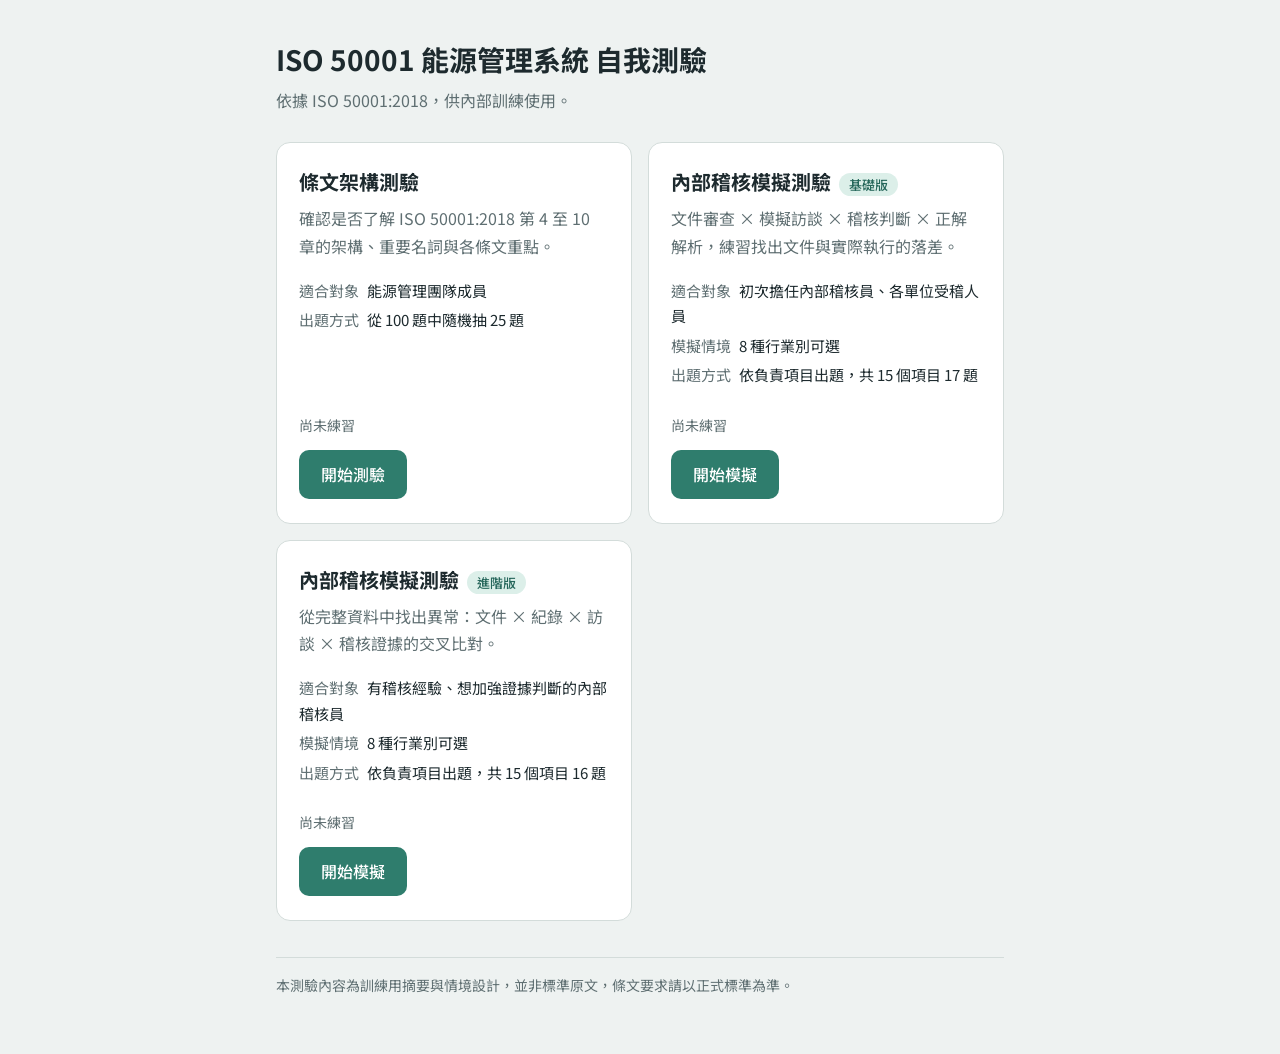
==== commit ee8e8f43: "Rename index (1).html to index.html" ====
--- a/index.html
+++ b/index.html
@@ -314,6 +314,23 @@
 .industry-icon { display: block; font-size: 30px; margin-bottom: 6px; }
 .cat-row .muted { color: var(--muted); }
 .panel .lead { margin-top: 0; }
+
+/* ---------- 進階版：情境與文件表格 ---------- */
+.card h2 .level { font-size: 13px; font-weight: 500; background: var(--accent-soft); color: var(--accent-dark); padding: 2px 10px; border-radius: 12px; margin-left: 8px; vertical-align: middle; }
+
+.context { background: var(--scenario); border: 1px solid var(--line); border-radius: 8px; padding: 10px 14px; margin: 10px 0 12px; font-size: 15px; }
+.a-review .context { background: #fff; }
+
+.doc-meta { background: var(--scenario); border: 1px solid var(--line); border-radius: 6px; padding: 8px 12px; margin-bottom: 12px; font-size: 14px; color: var(--muted); }
+.doc-content { overflow-x: auto; }
+.doc-table { width: 100%; border-collapse: collapse; margin: 10px 0; font-size: 14px; }
+.doc-table th, .doc-table td { border: 1px solid var(--line); padding: 8px 9px; text-align: left; white-space: nowrap; }
+.doc-table th { background: var(--scenario); font-weight: 500; }
+.doc-content p { font-size: 15px; }
+
+.explain.evidence { background: #e9f0f7; margin-top: 8px; }
+.explain.thinking { background: #f2f0fa; margin-top: 8px; }
+h1 .level { font-size: 14px; font-weight: 500; background: var(--accent-soft); color: var(--accent-dark); padding: 3px 12px; border-radius: 12px; margin-left: 10px; vertical-align: middle; }
 
 </style>
 </head>
@@ -788,21 +805,27 @@
   feedbackMode: "end"
 };
 // ============================================
-// 內部稽核模擬測驗：所有內容
-// 行業別、負責項目、文件、訪談、題目都在這裡修改
+// 內部稽核模擬測驗（基礎版）
 // ============================================
-const AUDIT_SIM = {
-
+const AUDIT_BASIC = {
+
+  id: "audit",
   title: "內部稽核模擬測驗",
-  description: "文件審查 × 模擬訪談 × 稽核判斷 × 正解解析。",
-  audience: "內部稽核員、各單位受稽人員",
+  level: "基礎版",
+  description: "文件審查 × 模擬訪談 × 稽核判斷 × 正解解析，練習找出文件與實際執行的落差。",
+  audience: "初次擔任內部稽核員、各單位受稽人員",
 
   // 各行業共用的公司資料與情境
   company: {
     employees: "約 320 人",
-    system: "ISO 50001:2018",
-    situation: "今天為公司年度 ISO 50001 能源管理系統內部稽核日。請先瞭解模擬公司的基本狀況，後續將提供文件及人員訪談紀錄。",
-    note: "本測驗內容為教育訓練用模擬案例，實際能源使用與重大能源使用仍應依各工廠實際狀況判定。"
+    extraRows: [["能源管理系統", "ISO 50001:2018"]],
+    situation: "今天為公司年度 ISO 50001 能源管理系統內部稽核日。請先瞭解模擬公司的基本狀況，後續將提供文件及人員訪談紀錄。"
+  },
+
+  notes: {
+    start: "本測驗內容為教育訓練用模擬案例，實際能源使用與重大能源使用仍應依各工廠實際狀況判定。",
+    docs: "文件中可能存在正常資訊，也可能存在需要進一步查證的情況，不需看到異常就立即判定為不符合。",
+    quiz: "請依模擬公司的背景、文件、訪談內容及 ISO 50001 要求判斷。"
   },
 
   // ---------- 行業別 ----------
@@ -1170,6 +1193,510 @@
       practical: "「把操作條件調回來」主要處理當下問題；還需要找出為何持續偏離，才能降低再次發生的可能性。" }
   ]
 };
+// ============================================
+// 內部稽核模擬測驗（進階版）
+// 資料大多已填寫完整，重點在比對一致性、合理性與實際執行
+// ============================================
+const AUDIT_ADV = {
+
+  id: "audit-adv",
+  title: "內部稽核模擬測驗",
+  level: "進階版",
+  description: "從完整資料中找出異常：文件 × 紀錄 × 訪談 × 稽核證據的交叉比對。",
+  audience: "有稽核經驗、想加強證據判斷的內部稽核員",
+
+  company: {
+    employees: "356 人",
+    extraRows: [
+      ["能源管理系統範圍", "全廠生產、設備、公用系統及行政區域"],
+      ["能源基線年度", "2024 年"],
+      ["年度能源目標", "2026 年度整體能源績效改善 3%"]
+    ],
+    situation: "本公司已執行 ISO 50001 能源管理系統多年，文件及表單大致完整。本次內部稽核的重點不是確認「有沒有文件」，而是確認文件內容是否正確、資料是否一致，以及實際執行是否符合既定要求。"
+  },
+
+  notes: {
+    start: "進階模式：本案例中的資料大部分均已完整填寫。請勿只尋找空白欄位，而應比對資料的一致性、合理性及實際執行情形。",
+    docs: "文件中的空白不一定是不符合；資料有填也不代表正確。請留意日期、單位、數值、前後文件的一致性及管理邏輯。",
+    quiz: "請以內部稽核員角度判斷。部分題目並非詢問條文，而是測試您能否從文件、數據及訪談中找到真正需要追查的地方。"
+  },
+
+  // ---------- 行業別 ----------
+  industries: [
+    { id: "chemical", name: "化工業", icon: "⚗️",
+      company: "宏遠化學材料股份有限公司",
+      process: "原料儲存 → 混合 → 反應 → 分離 → 純化 → 包裝",
+      energy: "電力、天然氣、蒸汽",
+      equipment: "反應槽、冰水機、鍋爐、空壓機、泵浦",
+      seu: "反應製程、冰水系統、蒸汽系統" },
+
+    { id: "basicMetal", name: "金屬基本工業", icon: "🔥",
+      company: "宏遠金屬工業股份有限公司",
+      process: "原料 → 熔煉 → 鑄造 → 熱處理 → 加工",
+      energy: "電力、天然氣",
+      equipment: "熔解爐、熱處理爐、冷卻設備、空壓機",
+      seu: "熔煉製程、熱處理製程、空壓系統" },
+
+    { id: "nonMetal", name: "非金屬礦業", icon: "⛰️",
+      company: "宏遠材料工業股份有限公司",
+      process: "原料 → 破碎 → 研磨 → 成型 → 燒成 → 成品",
+      energy: "電力、天然氣",
+      equipment: "破碎機、研磨機、窯爐、風機",
+      seu: "窯爐、研磨系統、風機系統" },
+
+    { id: "food", name: "食品業", icon: "🍱",
+      company: "宏遠食品股份有限公司",
+      process: "原料驗收 → 前處理 → 加熱／冷卻 → 加工 → 包裝 → 冷藏",
+      energy: "電力、天然氣、蒸汽",
+      equipment: "冷凍機、冷藏庫、鍋爐、空壓機、生產設備",
+      seu: "冷凍冷藏系統、蒸汽系統、生產製程" },
+
+    { id: "textile", name: "紡織業", icon: "🧵",
+      company: "宏遠紡織股份有限公司",
+      process: "織造 → 染整 → 水洗 → 烘乾 → 定型",
+      energy: "電力、天然氣、蒸汽",
+      equipment: "染整機、定型機、鍋爐、空壓機",
+      seu: "染整製程、定型機、蒸汽系統" },
+
+    { id: "paper", name: "造紙業", icon: "📄",
+      company: "宏遠紙業股份有限公司",
+      process: "製漿 → 調漿 → 抄紙 → 壓榨 → 乾燥 → 成品",
+      energy: "電力、天然氣、蒸汽",
+      equipment: "紙機、鍋爐、泵浦、風機、空壓機",
+      seu: "紙機、蒸汽系統、泵浦系統" },
+
+    { id: "electronics", name: "電機電子業", icon: "💻",
+      company: "宏遠電子科技股份有限公司",
+      process: "製程加工 → 清洗 → 組裝 → 測試 → 包裝",
+      energy: "電力",
+      equipment: "冰水機、空壓機、空調、真空設備、製程設備",
+      seu: "冰水系統、空壓系統、主要製程設備" },
+
+    { id: "other", name: "其他製造業", icon: "🏭",
+      company: "宏遠精密製造股份有限公司",
+      process: "原料 → 加工 → 組裝 → 檢驗 → 包裝",
+      energy: "電力、天然氣",
+      equipment: "生產機台、空壓機、冰水機、空調系統",
+      seu: "主要生產設備、空壓系統、冰水系統" }
+  ],
+
+  // ---------- 負責項目 ----------
+  responsibilities: [
+    { id: "energyReview", name: "能源審查", description: "能源使用、SEU、相關變數、改善機會", clauses: "6.3" },
+    { id: "enpi", name: "EnPI／EnB 管理", description: "能源績效指標、基線、正規化及調整", clauses: "6.4、6.5" },
+    { id: "target", name: "能源目標與行動計畫", description: "目標、標的、方案及成效追蹤", clauses: "6.2" },
+    { id: "monitor", name: "能源數據與監督量測", description: "資料蒐集、分析、重大偏差", clauses: "6.6、9.1" },
+    { id: "seu", name: "SEU 操作管理", description: "重大能源使用設備操作與控制", clauses: "8.1" },
+    { id: "maintenance", name: "設備維護保養", description: "設備維護、保養與能源績效", clauses: "8.1" },
+    { id: "measurement", name: "量測設備管理", description: "能源量測設備準確性及管理", clauses: "6.6、9.1" },
+    { id: "design", name: "設計與設備改善", description: "設計階段能源績效考量", clauses: "8.2" },
+    { id: "purchase", name: "採購管理", description: "能源設備及服務採購", clauses: "8.3" },
+    { id: "training", name: "教育訓練與人員能力", description: "能力、訓練、認知", clauses: "7.2、7.3" },
+    { id: "document", name: "文件與紀錄管理", description: "文件版本及紀錄控制", clauses: "7.5" },
+    { id: "law", name: "法規及其他要求", description: "鑑別、更新及符合性", clauses: "4.2、9.1" },
+    { id: "audit", name: "內部稽核", description: "稽核規劃、執行及追蹤", clauses: "9.2" },
+    { id: "review", name: "管理審查", description: "管理審查輸入及輸出", clauses: "9.3" },
+    { id: "corrective", name: "不符合與矯正措施", description: "原因、矯正、有效性確認", clauses: "10.1" }
+  ],
+
+  // ---------- 文件 ----------
+  documents: {
+
+    energyReview: { title: "2026 年度能源審查表", content: `
+      <div class="doc-meta">文件編號：EN-R-01　｜　版次：V4　｜　更新日期：2026/02/20</div>
+      <table class="doc-table">
+        <tr><th>能源使用</th><th>年能源量</th><th>占比</th><th>SEU</th><th>相關變數</th><th>EnPI</th></tr>
+        <tr><td>主要生產製程</td><td>5,420,000 kWh</td><td>41.2%</td><td>是</td><td>產品產量</td><td>kWh/ton</td></tr>
+        <tr><td>冰水系統</td><td>2,880,000 kWh</td><td>21.9%</td><td>是</td><td>外氣溫度、運轉時數</td><td>kWh/RT</td></tr>
+        <tr><td>空壓系統</td><td>1,760,000 kWh</td><td>13.4%</td><td>是</td><td>生產量、系統壓力</td><td>kWh/Nm³</td></tr>
+        <tr><td>空調系統</td><td>1,220,000 kWh</td><td>9.3%</td><td>否</td><td>外氣溫度</td><td>kWh/m²</td></tr>
+        <tr><td>照明及其他</td><td>1,860,000 kWh</td><td>14.2%</td><td>否</td><td>使用時數</td><td>kWh/月</td></tr>
+      </table>
+      <p><strong>SEU 判定原則：</strong>年度能源使用占比達 10% 以上，或具重大能源績效改善機會者。</p>
+      <p><strong>改善機會：</strong>冰水主機最佳化、空壓壓力調整、生產排程最佳化。</p>
+      <p><strong>備註：</strong>2026 年 1 月新增第二生產線，預估產能增加約 18%。</p>` },
+
+    enpi: { title: "能源績效指標與能源基線管理表", content: `
+      <div class="doc-meta">基線年度：2024 年　｜　最近檢討日期：2026/03/05</div>
+      <table class="doc-table">
+        <tr><th>項目</th><th>2024 EnB</th><th>2025 實績</th><th>2026 管理方式</th></tr>
+        <tr><td>全廠</td><td>620 kWh/ton</td><td>598 kWh/ton</td><td>沿用 2024 EnB</td></tr>
+        <tr><td>主要生產製程</td><td>310 kWh/ton</td><td>298 kWh/ton</td><td>沿用 2024 EnB</td></tr>
+        <tr><td>冰水系統</td><td>0.78 kWh/RT</td><td>0.74 kWh/RT</td><td>沿用 2024 EnB</td></tr>
+      </table>
+      <p><strong>相關變數：</strong>產量、外氣溫度、運轉時數。</p>
+      <p><strong>靜態因子：</strong>廠房面積、主要生產設備數量、產品種類。</p>
+      <p><strong>2026 年變更：</strong>1 月新增第二生產線，主要生產設備數量由 12 台增加至 16 台。經能源管理小組討論，考量 EnPI 仍採單位產量表示，因此暫不調整 EnB。</p>` },
+
+    target: { title: "2026 年度能源目標及行動計畫", content: `
+      <table class="doc-table">
+        <tr><th>方案</th><th>預估節能</th><th>負責人</th><th>預算</th><th>完成期限</th><th>驗證方式</th></tr>
+        <tr><td>空壓系統壓力最佳化</td><td>120,000 kWh/年</td><td>陳課長</td><td>80,000 元</td><td>2026/06/30</td><td>改善前後月用電比較</td></tr>
+        <tr><td>冰水主機群控改善</td><td>260,000 kWh/年</td><td>林工程師</td><td>650,000 元</td><td>2026/09/30</td><td>比較改善前後 kW/RT</td></tr>
+        <tr><td>製程待機時間降低</td><td>90,000 kWh/年</td><td>王主任</td><td>0 元</td><td>2026/08/31</td><td>比較設備運轉時數</td></tr>
+      </table>
+      <p>年度目標：能源績效改善 3%。<br>年度預估節能量合計：470,000 kWh。</p>` },
+
+    monitor: { title: "2026 年能源績效監督月報", content: `
+      <table class="doc-table">
+        <tr><th>月份</th><th>產量 ton</th><th>用電量 kWh</th><th>EnPI kWh/ton</th><th>與 EnB 差異</th><th>判定</th></tr>
+        <tr><td>1 月</td><td>1,850</td><td>1,110,000</td><td>600</td><td>-3.2%</td><td>正常</td></tr>
+        <tr><td>2 月</td><td>1,720</td><td>1,060,000</td><td>616</td><td>-0.6%</td><td>正常</td></tr>
+        <tr><td>3 月</td><td>1,960</td><td>1,145,000</td><td>584</td><td>-5.8%</td><td>良好</td></tr>
+        <tr><td>4 月</td><td>2,050</td><td>1,320,000</td><td>644</td><td>+3.9%</td><td>正常</td></tr>
+      </table>
+      <p>重大偏差判定標準：EnPI 較 EnB 惡化超過 ±3% 時進行原因分析。</p>
+      <p>4 月份說明：因第二產線進入量產階段，能源使用增加，屬正常生產變動。</p>` },
+
+    seu: { title: "SEU 運作控制與每日點檢紀錄", content: `
+      <table class="doc-table">
+        <tr><th>設備</th><th>控制項目</th><th>操作標準</th><th>4/21</th><th>4/22</th><th>4/23</th></tr>
+        <tr><td>空壓系統</td><td>主管壓力</td><td>6.0～6.5 bar</td><td>6.4</td><td>6.6</td><td>6.7</td></tr>
+        <tr><td>冰水系統</td><td>冰水出水溫度</td><td>7±1°C</td><td>7.1</td><td>7.0</td><td>7.2</td></tr>
+        <tr><td>主要製程</td><td>設備待機時間</td><td>每日 ≤60 min</td><td>48</td><td>55</td><td>52</td></tr>
+      </table>
+      <p>異常處理規定：超出控制範圍時，由操作人員通知值班主管並於備註欄記錄處理方式。</p>
+      <p>4/22 備註：無。<br>4/23 備註：生產需求。</p>` },
+
+    maintenance: { title: "2026 年度 SEU 設備保養計畫及紀錄", content: `
+      <table class="doc-table">
+        <tr><th>設備</th><th>週期</th><th>計畫日期</th><th>實際日期</th><th>結果</th></tr>
+        <tr><td>空壓機 A</td><td>3 個月</td><td>01/15</td><td>01/14</td><td>正常</td></tr>
+        <tr><td>空壓機 A</td><td>3 個月</td><td>04/15</td><td>04/28</td><td>正常</td></tr>
+        <tr><td>冰水主機 1</td><td>6 個月</td><td>03/20</td><td>03/20</td><td>正常</td></tr>
+        <tr><td>生產設備 P03</td><td>6 個月</td><td>04/10</td><td>04/10</td><td>皮帶張力調整</td></tr>
+      </table>
+      <p>程序規定：保養可依生產需求前後調整 7 日；超過 7 日者應經設備主管核准並評估影響。</p>
+      <p>空壓機 A 4 月份保養備註：因訂單生產延後保養。</p>` },
+
+    measurement: { title: "能源量測設備校驗／查驗一覽表", content: `
+      <table class="doc-table">
+        <tr><th>編號</th><th>設備</th><th>週期</th><th>最近確認</th><th>下次日期</th><th>狀態</th></tr>
+        <tr><td>EM-001</td><td>總電表</td><td>2 年</td><td>2025/08/15</td><td>2027/08/15</td><td>有效</td></tr>
+        <tr><td>FM-003</td><td>空壓流量計</td><td>1 年</td><td>2025/05/10</td><td>2026/05/10</td><td>有效</td></tr>
+        <tr><td>TM-006</td><td>冰水溫度計</td><td>1 年</td><td>2026/02/18</td><td>2027/02/18</td><td>有效</td></tr>
+      </table>
+      <p>FM-003 於 2026/05/18 完成查驗，查驗結果顯示實際流量較儀表顯示值低 6.8%。設備單位於 5/19 完成儀表調整。</p>
+      <p>2026 年 1 月至 5 月空壓系統 EnPI 均使用 FM-003 原始量測值計算。</p>` },
+
+    design: { title: "第二生產線設計審查紀錄", content: `
+      <table class="doc-table">
+        <tr><th>評估項目</th><th>A 方案</th><th>B 方案</th></tr>
+        <tr><td>設備價格</td><td>1,800 萬元</td><td>1,950 萬元</td></tr>
+        <tr><td>產能</td><td>500 ton/月</td><td>520 ton/月</td></tr>
+        <tr><td>額定功率</td><td>420 kW</td><td>390 kW</td></tr>
+        <tr><td>單位產品能源需求</td><td>0.84 kWh/kg</td><td>0.75 kWh/kg</td></tr>
+        <tr><td>維護成本</td><td>較低</td><td>中等</td></tr>
+      </table>
+      <p>最終選擇：A 方案。<br>選擇理由：初期投資成本較低，且既有操作人員熟悉該設備品牌。</p>
+      <p>能源管理小組會簽：已完成。</p>` },
+
+    purchase: { title: "重大能源設備採購評選表", content: `
+      <table class="doc-table">
+        <tr><th>評選項目</th><th>權重</th><th>A 廠商</th><th>B 廠商</th></tr>
+        <tr><td>價格</td><td>35%</td><td>90</td><td>80</td></tr>
+        <tr><td>交期</td><td>20%</td><td>85</td><td>90</td></tr>
+        <tr><td>售後服務</td><td>20%</td><td>90</td><td>85</td></tr>
+        <tr><td>能源效率</td><td>25%</td><td>72</td><td>92</td></tr>
+      </table>
+      <p>評選結果：A 廠商總分 85.65 分；B 廠商總分 86.75 分。</p>
+      <p>採購核定：選擇 A 廠商。<br>理由：A 廠商為既有合作供應商。</p>` },
+
+    training: { title: "SEU 相關人員能力矩陣", content: `
+      <table class="doc-table">
+        <tr><th>人員</th><th>職務</th><th>必要能力</th><th>訓練</th><th>實作確認</th><th>結果</th></tr>
+        <tr><td>陳員</td><td>空壓操作</td><td>空壓系統操作</td><td>2025/11/05</td><td>2025/11/08</td><td>合格</td></tr>
+        <tr><td>王員</td><td>空壓操作</td><td>空壓系統操作</td><td>2026/03/03</td><td>2026/03/05</td><td>合格</td></tr>
+        <tr><td>林員</td><td>冰水操作</td><td>冰水主機操作</td><td>2026/02/15</td><td>2026/02/16</td><td>合格</td></tr>
+      </table>
+      <p>王員實作評核表：壓力設定、啟停程序、異常通報均評定合格。</p>` },
+
+    document: { title: "文件發行及版本管制紀錄", content: `
+      <table class="doc-table">
+        <tr><th>文件</th><th>現行版</th><th>生效日</th><th>現場確認</th></tr>
+        <tr><td>空壓系統操作標準</td><td>V5</td><td>2026/03/01</td><td>V5</td></tr>
+        <tr><td>冰水系統操作標準</td><td>V4</td><td>2025/12/10</td><td>V4</td></tr>
+        <tr><td>能源監督量測程序</td><td>V3</td><td>2026/01/05</td><td>電子版</td></tr>
+      </table>
+      <p>空壓系統操作標準 V5 將主管壓力由「6.5±0.3 bar」修改為「6.0～6.5 bar」。</p>
+      <p>教育訓練紀錄顯示操作人員已於 2026/03/02 完成新版文件說明。</p>` },
+
+    law: { title: "能源法規及其他要求管制表", content: `
+      <table class="doc-table">
+        <tr><th>要求</th><th>適用性</th><th>符合性</th><th>最近評估</th></tr>
+        <tr><td>能源管理相關法令 A</td><td>適用</td><td>符合</td><td>2026/01/20</td></tr>
+        <tr><td>能源設備效率相關要求 B</td><td>適用</td><td>符合</td><td>2026/01/20</td></tr>
+        <tr><td>用能設備定期申報要求 C</td><td>適用</td><td>符合</td><td>2026/01/20</td></tr>
+      </table>
+      <p>程序規定：法規資料每半年確認更新一次，符合性評估每年至少一次。</p>
+      <p>2026/07/15 法規清單已由管理人員完成網站更新確認，確認結果：「無新增適用要求」。</p>` },
+
+    audit: { title: "2026 年度內部稽核方案", content: `
+      <table class="doc-table">
+        <tr><th>單位</th><th>去年結果</th><th>能源影響</th><th>今年稽核時間</th></tr>
+        <tr><td>能源管理單位</td><td>0 NC</td><td>高</td><td>2 小時</td></tr>
+        <tr><td>設備單位</td><td>3 NC</td><td>高</td><td>1 小時</td></tr>
+        <tr><td>生產單位</td><td>1 NC</td><td>高</td><td>1 小時</td></tr>
+        <tr><td>行政單位</td><td>0 NC</td><td>低</td><td>2 小時</td></tr>
+      </table>
+      <p>稽核方案制定原則：應考量過程重要性、能源績效影響、組織變更及先前稽核結果。</p>` },
+
+    review: { title: "2026 年度管理審查會議紀錄", content: `
+      <table class="doc-table">
+        <tr><th>審查項目</th><th>結果</th></tr>
+        <tr><td>前次管理審查追蹤</td><td>已完成</td></tr>
+        <tr><td>能源政策</td><td>維持現行政策</td></tr>
+        <tr><td>能源績效及 EnPI</td><td>年度 EnPI 改善 3.5%</td></tr>
+        <tr><td>能源目標</td><td>年度目標 3%，判定已達成</td></tr>
+        <tr><td>內部稽核</td><td>共 4 項不符合，均已完成矯正</td></tr>
+        <tr><td>持續改善機會</td><td>2026 年規劃冰水主機群控</td></tr>
+      </table>
+      <p>會議日期：2026/02/10。</p>
+      <p>備註：上述「年度 EnPI 改善 3.5%」係引用 2025 年度能源績效結果。2026 年度能源目標執行期間為 2026/01/01～2026/12/31。</p>` },
+
+    corrective: { title: "不符合及矯正措施紀錄", content: `
+      <div class="doc-meta">NC-2026-03｜空壓系統操作壓力多次高於內部標準</div>
+      <table class="doc-table">
+        <tr><th>項目</th><th>內容</th></tr>
+        <tr><td>立即矯正</td><td>將主管壓力由 6.8 bar 調整至 6.4 bar</td></tr>
+        <tr><td>原因分析</td><td>夜班人員擔心末端壓力不足，因此自行提高設定</td></tr>
+        <tr><td>矯正措施</td><td>重新教育夜班操作人員不得任意修改設定</td></tr>
+        <tr><td>完成日期</td><td>2026/04/10</td></tr>
+        <tr><td>有效性確認</td><td>2026/04/17 抽查，壓力 6.4 bar，判定有效</td></tr>
+      </table>
+      <p>4/22 操作紀錄：6.6 bar。<br>4/23 操作紀錄：6.7 bar。</p>` }
+  },
+
+  // ---------- 訪談 ----------
+  interviews: {
+    energyReview: [
+      ["稽核員", "能源審查表中冰水系統的相關變數是外氣溫度與運轉時數，這兩項都有進行分析嗎？"],
+      ["能源管理人員", "目前 EnPI 主要直接看 kWh/RT，外氣溫度有蒐集，但還沒有實際納入分析。"],
+      ["稽核員", "第二生產線新增後，有重新進行能源審查嗎？"],
+      ["能源管理人員", "有更新設備及能源使用資料，所以我們認為已完成更新。"]
+    ],
+    enpi: [
+      ["稽核員", "新增第二生產線後，為什麼 EnB 沒有調整？"],
+      ["能源管理人員", "因為我們使用 kWh/ton，已經除以產量，所以認為設備增加不會影響基線。"],
+      ["稽核員", "有分析新增 4 台主要設備是否造成能源使用特性改變嗎？"],
+      ["能源管理人員", "這部分沒有另外做統計分析。"]
+    ],
+    target: [
+      ["稽核員", "空壓改善方案如何確認節能 120,000 kWh？"],
+      ["設備主管", "我們會比較改善前後月用電量。"],
+      ["稽核員", "如果改善後產量增加呢？"],
+      ["設備主管", "目前表單沒有規定要調整產量。"]
+    ],
+    monitor: [
+      ["稽核員", "4 月份 EnPI 比基線差 3.9%，為什麼判定正常？"],
+      ["管理人員", "因為第二產線開始量產，所以能源增加是合理的。"],
+      ["稽核員", "有依程序進行重大偏差原因分析嗎？"],
+      ["管理人員", "月報裡有寫第二產線量產，我們就把它當作原因分析。"]
+    ],
+    seu: [
+      ["稽核員", "4 月 22 日及 23 日空壓壓力超出操作標準，如何處理？"],
+      ["操作員", "22 日沒有注意到，23 日因為產線反映末端壓力不足，所以先調高。"],
+      ["稽核員", "有依程序通知主管嗎？"],
+      ["操作員", "有口頭講，但沒有另外記錄。"]
+    ],
+    maintenance: [
+      ["稽核員", "空壓機 4 月 28 日才完成保養，有經主管核准延後嗎？"],
+      ["設備人員", "主管知道因為生產忙所以延後，但我們沒有另外填核准紀錄。"]
+    ],
+    measurement: [
+      ["稽核員", "FM-003 查驗發現 6.8% 的量測偏差後，有評估先前能源績效資料嗎？"],
+      ["設備人員", "我們把儀表調整好就可以了，之前月份的資料沒有修改。"]
+    ],
+    design: [
+      ["稽核員", "B 方案能源效率較佳，最後為什麼選 A 方案？"],
+      ["工程主管", "A 方案便宜 150 萬元，而且人員比較熟悉。"],
+      ["稽核員", "有評估設備使用期間增加的能源成本嗎？"],
+      ["工程主管", "沒有做到生命週期，只比較初期投資。"]
+    ],
+    purchase: [
+      ["稽核員", "評選總分是 B 廠商較高，為什麼最後採購 A 廠商？"],
+      ["採購主管", "因為 A 是長期合作廠商，風險比較低。"],
+      ["稽核員", "能源管理或採購程序允許改變評選結果嗎？"],
+      ["採購主管", "程序沒有特別寫。"]
+    ],
+    training: [
+      ["稽核員", "王員是否具備空壓系統操作能力？"],
+      ["主管", "有，已完成訓練及實作評核。"],
+      ["稽核員", "如果操作條件異常，他知道如何通報嗎？"],
+      ["王員", "超過標準時我會先確認現場需求，再通知值班主管。"]
+    ],
+    document: [
+      ["稽核員", "目前現場使用哪一版空壓操作標準？"],
+      ["操作員", "V5，3 月份有教育訓練，現場也是 V5。"]
+    ],
+    law: [
+      ["稽核員", "今年法規更新多久確認一次？"],
+      ["管理人員", "半年一次，1 月做符合性評估，7 月也有再確認網站更新。"]
+    ],
+    audit: [
+      ["稽核員", "設備單位去年有 3 項不符合，為什麼今年只安排 1 小時？"],
+      ["稽核主導人", "因為今年各單位人力比較忙，所以把時間平均調整。"]
+    ],
+    review: [
+      ["稽核員", "2 月份管理審查判定 2026 年度能源目標已達成，是依據什麼資料？"],
+      ["管理代表", "我們引用 2025 年的年度改善結果，因為當時 2026 年才剛開始。"]
+    ],
+    corrective: [
+      ["稽核員", "4 月 17 日有效性確認後，4 月 22、23 日又發生壓力超標，如何處理？"],
+      ["設備主管", "目前還沒有重新開矯正措施，因為幅度只有 0.1 到 0.2 bar。"]
+    ]
+  },
+
+  // ---------- 題目 ----------
+  questions: [
+    { id: 1, category: "energyReview", clause: "6.3",
+      context: "能源審查已列出能源使用量、SEU、相關變數、EnPI 及改善機會，看起來資料相當完整。",
+      question: "針對冰水系統，目前最值得稽核員進一步查證的是哪一項？",
+      options: ["是否真的有蒐集並適當分析已鑑別的相關變數", "是否將冰水機品牌寫入能源審查", "是否每台冰水機都被判定為 SEU", "是否將冰水系統移出能源審查"],
+      answer: 0,
+      explanation: "問題不是「相關變數欄位有沒有填」，而是組織已鑑別外氣溫度等相關變數，但訪談顯示目前並未真正納入能源績效分析。",
+      evidence: "應查閱外氣溫度、冰水負載、運轉時數及能源使用分析資料，確認相關變數是否確實影響能源績效，以及組織如何使用這些資訊。",
+      thinking: "進階稽核不能只確認表單欄位完整，還要確認填入的管理方法是否真的有執行。" },
+
+    { id: 2, category: "energyReview", clause: "6.3",
+      context: "2026 年新增第二生產線，產能增加約 18%，能源審查表也已更新設備及能源使用量。",
+      question: "僅依目前證據，最適當的稽核判斷為何？",
+      options: ["只要表單更新日期是最新，就一定符合", "新增生產線一定構成不符合", "應進一步確認重大變更後 SEU、相關變數、能源績效及改善機會是否重新評估", "必須立即更換所有 EnPI"],
+      answer: 2,
+      explanation: "能源審查的更新不是只有改數字。當設施、設備、系統或能源使用發生重大改變時，應確認能源審查的分析結果是否仍適當。",
+      evidence: "可查閱新增產線後的能源流向、SEU 重新判定、相關變數分析及改善機會評估。",
+      thinking: "「文件有更新」與「能源審查已充分更新」不是同一件事。" },
+
+    { id: 3, category: "enpi", clause: "6.4、6.5",
+      context: "第二生產線使主要設備由 12 台增加至 16 台，但組織認為 EnPI 採 kWh/ton，因此 EnB 不需調整。",
+      question: "稽核員應如何判斷這個說法？",
+      options: ["正確，只要除以產量就永遠不需調整 EnB", "錯誤，新增設備後一定要更換基準年度", "不能只依 kWh/ton 判斷，應確認靜態因子改變是否造成 EnPI／EnB 不再適用", "只需確認電價是否改變"],
+      answer: 2,
+      explanation: "使用強度型指標不代表已自動排除所有設備或製程變更的影響。主要設備數量本身已被組織列為靜態因子，因此重大改變後應有適當評估。",
+      evidence: "應取得新增設備前後能源模型、設備負載、產品組合及 EnPI 適用性評估。",
+      thinking: "這題的陷阱是「已經除以產量」。正規化不能取代對靜態因子重大變更的判斷。" },
+
+    { id: 4, category: "target", clause: "6.2",
+      context: "空壓改善行動計畫的欄位全部都有填寫，包含節能量、負責人、預算、期限及驗證方式。",
+      question: "其中哪一項內容仍最值得進一步查證？",
+      options: ["負責人姓名是否使用全名", "以改善前後月用電量直接驗證 120,000 kWh 節能量是否能排除產量等相關變數影響", "預算 80,000 元是否太低", "完成期限是否一定要設定 12 月 31 日"],
+      answer: 1,
+      explanation: "行動計畫形式上完整，但結果評估方法仍應能適當判斷能源績效改善。如果產量會影響空壓能源使用，只比較月用電量可能造成錯誤結論。",
+      evidence: "可確認改善前後產量、空壓流量、壓力、運轉時數及計算方法。",
+      thinking: "進階稽核要檢查「填的內容是否有效」，而不是只檢查「有沒有填」。" },
+
+    { id: 5, category: "monitor", clause: "9.1",
+      context: "程序規定 EnPI 較 EnB 惡化超過 3% 時應進行原因分析；4 月份惡化 3.9%，月報判定為正常。",
+      question: "下列哪一項是最主要的稽核疑點？",
+      options: ["3.9% 一定代表設備故障", "既定重大偏差門檻已觸發，但目前僅以第二產線量產作文字說明，需確認是否完成程序要求的調查與回應", "所有月份都必須判定異常", "EnPI 不能出現負值或正值"],
+      answer: 1,
+      explanation: "真正問題在於組織自己建立了重大偏差判定標準。4 月已超過門檻，因此應依既定方式調查與回應，而不是直接以推測原因結案。",
+      evidence: "應查閱重大偏差分析紀錄、產量、設備負載、第二產線能源特性及相關處置。",
+      thinking: "內部稽核除了查 ISO 要求，也要查組織是否遵守自己建立的管理規則。" },
+
+    { id: 6, category: "seu", clause: "8.1",
+      context: "空壓標準為 6.0～6.5 bar；4/22 為 6.6、4/23 為 6.7。4/23 備註「生產需求」。",
+      question: "目前最適當的判斷為何？",
+      options: ["只超過 0.1～0.2 bar，可以忽略", "只要有填備註就符合", "應確認偏離既定操作準則的原因、授權、通報及處理是否符合組織規定", "應立即把操作標準改成 6.7 bar"],
+      answer: 2,
+      explanation: "問題不只是數值超標，而是組織已建立操作準則及異常通報要求。紀錄與訪談顯示實際處理可能未依規定執行。",
+      evidence: "應查閱值班主管通報、異常處理紀錄及末端壓力不足的客觀證據。",
+      thinking: "不能因偏差幅度小就自行認定不重要；應先回到組織設定的控制準則。" },
+
+    { id: 7, category: "maintenance", clause: "8.1",
+      context: "空壓機計畫 4/15 保養，實際 4/28 完成。程序允許前後 7 日，超過 7 日應經主管核准並評估影響。",
+      question: "文件及訪談的主要問題在哪裡？",
+      options: ["保養延後 13 日，所以設備一定損壞", "保養最後有完成，因此完全沒有問題", "延後超過程序允許範圍，但目前沒有主管核准及影響評估的客觀紀錄", "所有設備都必須準時到同一天保養"],
+      answer: 2,
+      explanation: "組織允許一定範圍的彈性，但本案已超過 7 日。訪談只有「主管知道」，尚不足以證明程序要求的核准及影響評估已完成。",
+      evidence: "應查閱延期核准、設備狀況、能源效率及保養延期風險評估。",
+      thinking: "這是典型的「事情有做，但沒有依自己程序規定做完整」。" },
+
+    { id: 8, category: "measurement", clause: "6.6、9.1",
+      context: "FM-003 查驗發現顯示值與實際值差 6.8%，5/19 已完成調整，但 1～5 月 EnPI 仍使用原量測值。",
+      question: "最重要的下一步為何？",
+      options: ["儀表已調整，所以不需要再處理", "評估量測偏差對既有能源資料、EnPI 及相關能源績效結論的影響", "刪除 1～5 月全部資料", "立即更換所有流量計"],
+      answer: 1,
+      explanation: "發現量測設備存在顯著偏差後，不只要修正設備，也應評估先前使用該設備產生的資料是否受到影響。",
+      evidence: "應確認 6.8% 偏差方向、受影響期間、EnPI 重新計算結果及是否影響能源績效判斷。",
+      thinking: "量測設備管理的目的不是「校驗完成」本身，而是確保用於能源績效判斷的資料可信。" },
+
+    { id: 9, category: "design", clause: "8.2",
+      context: "A 方案單價較低，但單位產品能源需求 0.84 kWh/kg；B 方案為 0.75 kWh/kg。最後選 A 方案。",
+      question: "選擇能源效率較差的 A 方案是否一定構成不符合？",
+      options: ["一定，只能購買能源效率最高設備", "不一定；重點是設計階段是否適當考量能源績效改善機會，並將結果納入設計活動", "一定，只要 B 方案額定功率較低", "完全不需考量能源績效"],
+      answer: 1,
+      explanation: "ISO 50001 並非要求組織永遠選擇能源效率最高或最昂貴的方案。稽核重點在於能源績效改善機會是否真正被納入設計考量。",
+      evidence: "應確認能源成本、使用年限、運轉負載、產能及其他設計決策依據是否經過適當評估。",
+      thinking: "這是一題刻意避免「看到效率較差就直接開 NC」的題目，稽核需要充分證據。" },
+
+    { id: 10, category: "purchase", clause: "8.3",
+      context: "採購評選已將能源效率列為 25% 權重，B 廠商總分 86.75 高於 A 廠商 85.65，但最後選 A。",
+      question: "最適當的稽核處理方式為何？",
+      options: ["直接判定違反 ISO 50001，因為一定要買 B", "確認採購準則、評選規則及核定變更是否有適當依據，並確認能源績效評估結果確實納入採購決策", "供應商熟悉度一定比能源效率重要", "只要能源效率有列在表格中就一定符合"],
+      answer: 1,
+      explanation: "ISO 要求能源績效在相關採購活動中被適當評估與考量，但並不直接指定必須選最高效率供應商。此處應進一步查證組織自己的採購規則及決策依據。",
+      evidence: "查閱採購程序、核決權限、例外核准及能源績效評估紀錄。",
+      thinking: "進階稽核避免把「最佳實務」直接當成「條文強制要求」。" },
+
+    { id: 11, category: "training", clause: "7.2",
+      context: "王員已有訓練紀錄、實作評核，而且結果合格。",
+      question: "依目前文件與訪談，哪個判斷較合理？",
+      options: ["一定不符合，因為新進人員不能操作 SEU", "目前沒有明顯能力證據缺口，可再透過現場觀察確認其實際能力", "一定要每月重新訓練", "只要有教育訓練紀錄就不需要訪談"],
+      answer: 1,
+      explanation: "目前已具備訓練及實作評核等能力證據，不能為了找缺失而強行判定不符合。稽核員仍可透過現場操作或訪談抽查其能力。",
+      evidence: "可觀察實際啟停、壓力設定及異常通報流程。",
+      thinking: "進階稽核也要學會判斷「沒有發現問題」，不能預設每個章節一定存在缺失。" },
+
+    { id: 12, category: "document", clause: "7.5",
+      context: "文件清單、現場版本及教育訓練紀錄均顯示空壓操作標準為 V5。",
+      question: "目前最適當的稽核結論為何？",
+      options: ["一定要找到一項文件缺失", "目前抽查證據顯示文件版本控制一致，暫無明顯異常", "V5 一定比 V4 錯", "電子文件不能作為受控文件"],
+      answer: 1,
+      explanation: "文件清單、現場文件及人員認知三項證據目前一致，因此此抽樣沒有顯示明顯文件管制問題。",
+      evidence: "如需擴大抽樣，可再抽查其他文件或其他使用地點。",
+      thinking: "好的稽核員不是「一定要開缺失」，而是依客觀證據作判斷。" },
+
+    { id: 13, category: "law", clause: "4.2、9.1",
+      context: "程序規定半年確認法規更新、每年至少一次符合性評估；1 月已評估符合性，7 月已確認更新。",
+      question: "依目前資料，最合理的判斷為何？",
+      options: ["7 月沒有再做完整符合性評估，所以一定不符合", "目前頻率符合內部程序，可確認 7 月更新結果是否有新增要求需進一步評估", "法規一定要每月評估", "只要網站有更新就不需符合性評估"],
+      answer: 1,
+      explanation: "組織規定符合性評估每年至少一次，目前 1 月已有紀錄；半年更新確認也有執行。若 7 月發現新適用要求，才需進一步確認如何處理。",
+      evidence: "可查閱 7 月法規更新來源、確認人員及更新結果。",
+      thinking: "不要自行創造 ISO 沒有規定的固定頻率要求。" },
+
+    { id: 14, category: "audit", clause: "9.2",
+      context: "設備單位去年 3 項 NC 且能源影響高，今年只安排 1 小時；行政單位 0 NC 且能源影響低，反而安排 2 小時。",
+      question: "這份稽核方案最值得追查的地方是什麼？",
+      options: ["每個部門一定只能稽核 1 小時", "稽核時間安排是否真正考量先前結果、過程重要性及能源績效影響", "行政單位不能被稽核", "設備單位一定要稽核 8 小時"],
+      answer: 1,
+      explanation: "時間長短本身不是 ISO 要求，但目前配置與組織自己所列的風險及過往結果呈現反向關係，因此應確認稽核方案制定依據。",
+      evidence: "應查閱稽核方案風險評估、抽樣規劃及調整原因。",
+      thinking: "稽核重點是「安排是否有合理依據」，而不是自行規定某部門必須稽核幾小時。" },
+
+    { id: 15, category: "review", clause: "9.3",
+      context: "管理審查於 2026/02/10 舉行，紀錄寫「2026 年度能源目標 3%，已達成」，但引用的是 2025 年度改善 3.5%。",
+      question: "最主要的問題為何？",
+      options: ["2 月份不能舉行管理審查", "將不同期間的能源績效結果錯誤用來判定 2026 年度目標已達成，資訊期間不一致", "管理審查一定只能 12 月舉行", "2025 改善 3.5% 一定是錯誤數據"],
+      answer: 1,
+      explanation: "管理審查可以在不同時間舉行，但輸入資訊及結論必須正確。此處以 2025 結果判定 2026 全年目標已達成，期間明顯不一致。",
+      evidence: "應確認 2026 目標的追蹤方式、截至 2 月的執行狀態，以及管理審查結論是否需要修正。",
+      thinking: "這是一種很常見的進階稽核問題：資料都有，但「年份用錯」。" },
+
+    { id: 16, category: "corrective", clause: "10.1",
+      context: "4/17 有效性確認判定矯正措施有效，但 4/22、4/23 再次出現相同壓力超標。",
+      question: "這組資料最可能表示什麼？",
+      options: ["4/17 量到 6.4 bar，所以有效性確認一定正確", "後續相同問題再發，應重新評估原矯正措施及有效性確認是否充分", "0.2 bar 偏差永遠不重要", "只需刪除 4/22 及 4/23 紀錄"],
+      answer: 1,
+      explanation: "有效性確認的目的在於確認矯正措施是否能防止問題再發。短期抽查一次正常，但數日後同樣問題再次出現，表示原措施可能沒有真正消除原因。",
+      evidence: "應重新分析末端壓力不足、人員自行調整、控制權限及系統壓降等根本原因。",
+      thinking: "「有填有效性確認」不等於措施真的有效。後續績效本身也是重要稽核證據。" }
+  ]
+};
+
+// 首頁顯示的稽核模擬版本（順序即首頁排列順序）
+const AUDIT_SETS = [AUDIT_BASIC, AUDIT_ADV];
 
 
 /* ==========================================================
@@ -1268,17 +1795,18 @@
           <span class="btn">開始測驗</span>
         </a>
 
-        <a class="card" href="#/audit">
-          <h2>${esc(AUDIT_SIM.title)}</h2>
-          <p>${esc(AUDIT_SIM.description)}</p>
-          <ul class="meta">
-            <li><span>適合對象</span>${esc(AUDIT_SIM.audience)}</li>
-            <li><span>模擬情境</span>${AUDIT_SIM.industries.length} 種行業別可選</li>
-            <li><span>出題方式</span>依負責項目出題，共 ${AUDIT_SIM.responsibilities.length} 個項目 ${AUDIT_SIM.questions.length} 題</li>
-          </ul>
-          ${statusHTML("audit")}
-          <span class="btn">開始模擬</span>
-        </a>
+        ${AUDIT_SETS.map(set => `
+          <a class="card" href="#/${esc(set.id)}">
+            <h2>${esc(set.title)}${set.level ? `<span class="level">${esc(set.level)}</span>` : ""}</h2>
+            <p>${esc(set.description)}</p>
+            <ul class="meta">
+              <li><span>適合對象</span>${esc(set.audience)}</li>
+              <li><span>模擬情境</span>${set.industries.length} 種行業別可選</li>
+              <li><span>出題方式</span>依負責項目出題，共 ${set.responsibilities.length} 個項目 ${set.questions.length} 題</li>
+            </ul>
+            ${statusHTML(set.id)}
+            <span class="btn">開始模擬</span>
+          </a>`).join("")}
       </div>
 
       <footer class="site-foot">${esc(SITE.footer)}</footer>`;
@@ -1502,38 +2030,52 @@
   // ============================================
   // 內部稽核模擬測驗
   // ============================================
-  const audit = { industry: null, selected: [], questions: [], answers: {} };
+  const audit = { set: null, industry: null, selected: [], questions: [], answers: {} };
 
   function findResp(id) {
-    return AUDIT_SIM.responsibilities.find(r => r.id === id);
+    return audit.set.responsibilities.find(r => r.id === id);
   }
 
   function findIndustry(id) {
-    return AUDIT_SIM.industries.find(i => i.id === id);
-  }
-
-  const STEP_NAMES = ["行業別", "負責項目", "組織資料", "文件審查", "模擬訪談", "情境測驗", "結果"];
+    return audit.set.industries.find(i => i.id === id);
+  }
+
+  const STEP_NAMES = ["行業別", "負責項目", "組織背景", "文件審查", "訪談", "稽核測驗", "結果"];
 
   function stepBar(n) {
     return `<div class="steps">${STEP_NAMES.map((name, i) =>
       `<span class="step${i + 1 === n ? " on" : ""}${i + 1 < n ? " done" : ""}">${i + 1} ${name}</span>`).join("")}</div>`;
   }
 
+  function startAudit(set) {
+    if (!audit.set || audit.set.id !== set.id) {
+      audit.set = set;
+      audit.industry = null;
+      audit.selected = [];
+      audit.answers = {};
+    }
+    showAuditStep1();
+  }
+
+  function auditHead(step) {
+    return `<a class="back" href="#/">← 回首頁</a>${stepBar(step)}`;
+  }
+
   // ---------- STEP 1 行業別 ----------
   function showAuditStep1() {
-    document.title = AUDIT_SIM.title + "｜" + SITE.title;
+    const set = audit.set;
+    document.title = set.title + "｜" + SITE.title;
     app.innerHTML = `
-      <a class="back" href="#/">← 回首頁</a>
-      ${stepBar(1)}
+      ${auditHead(1)}
       <div class="panel">
-        <h1>${esc(AUDIT_SIM.title)}</h1>
-        <p>${esc(AUDIT_SIM.description)}</p>
+        <h1>${esc(set.title)}<span class="level">${esc(set.level)}</span></h1>
+        <p>${esc(set.description)}</p>
         <h2 class="sub">選擇模擬行業別</h2>
-        <p class="lead">系統會依所選行業建立不同的模擬組織、主要製程、能源使用設備及重大能源使用（SEU）。</p>
-        <div class="scenario"><span class="scenario-label">說明</span>${esc(AUDIT_SIM.company.note)}</div>
-        ${statusHTML("audit")}
+        <p class="lead">不同產業會顯示不同的主要製程、能源設備及重大能源使用（SEU）。</p>
+        <div class="scenario"><span class="scenario-label">說明</span>${esc(set.notes.start)}</div>
+        ${statusHTML(set.id)}
         <div class="industry-grid">
-          ${AUDIT_SIM.industries.map(i => `
+          ${set.industries.map(i => `
             <button type="button" class="industry${audit.industry === i.id ? " selected" : ""}" data-id="${esc(i.id)}">
               <span class="industry-icon">${i.icon}</span>${esc(i.name)}
             </button>`).join("")}
@@ -1558,14 +2100,12 @@
   // ---------- STEP 2 負責項目 ----------
   function showAuditStep2() {
     app.innerHTML = `
-      <a class="back" href="#/">← 回首頁</a>
-      ${stepBar(2)}
+      ${auditHead(2)}
       <div class="panel">
         <h1>選擇您的負責項目</h1>
-        <p>請依您在能源管理系統中的實際工作內容選擇，可複選。系統會依所選項目提供對應的文件、訪談及測驗題目。</p>
-        <div class="scenario"><span class="scenario-label">選擇原則</span>請以實際負責工作判斷，不需完全依照公司部門名稱選擇。</div>
+        <p>請依實際工作內容選擇，可複選。測驗會依您選擇的項目分區出題。</p>
         <div class="pick-grid">
-          ${AUDIT_SIM.responsibilities.map(r => `
+          ${audit.set.responsibilities.map(r => `
             <label class="pick">
               <input type="checkbox" value="${esc(r.id)}" ${audit.selected.includes(r.id) ? "checked" : ""}>
               <strong>${esc(r.name)}</strong>
@@ -1595,34 +2135,33 @@
     };
   }
 
-  // ---------- STEP 3 組織資料 ----------
+  // ---------- STEP 3 組織背景 ----------
   function showAuditStep3() {
+    const set = audit.set;
     const ind = findIndustry(audit.industry);
     const rows = [
-      ["產業類別", ind.name],
-      ["員工人數", AUDIT_SIM.company.employees],
+      ["行業別", ind.name],
+      ["員工人數", set.company.employees],
       ["主要製程", ind.process],
       ["主要能源", ind.energy],
       ["主要能源設備", ind.equipment],
-      ["重大能源使用 SEU", ind.seu],
-      ["能源管理系統", AUDIT_SIM.company.system]
-    ];
+      ["重大能源使用（SEU）", ind.seu]
+    ].concat(set.company.extraRows || []);
 
     app.innerHTML = `
-      <a class="back" href="#/">← 回首頁</a>
-      ${stepBar(3)}
+      ${auditHead(3)}
       <div class="panel">
-        <h1>模擬組織基本資料</h1>
+        <h1>模擬組織背景</h1>
         <h2 class="sub">${ind.icon} ${esc(ind.company)}</h2>
         <table class="info"><tbody>
           ${rows.map(r => `<tr><th>${esc(r[0])}</th><td>${esc(r[1])}</td></tr>`).join("")}
         </tbody></table>
-        <div class="scenario warn"><span class="scenario-label">模擬情境</span>${esc(AUDIT_SIM.company.situation)}</div>
-        <h2 class="sub">您選擇的負責項目</h2>
+        <div class="scenario warn"><span class="scenario-label">稽核背景</span>${esc(set.company.situation)}</div>
+        <h2 class="sub">本次稽核項目</h2>
         <div>${audit.selected.map(id => `<span class="section-tag">${esc(findResp(id).name)}</span>`).join("")}</div>
         <div class="actions">
           <button class="btn secondary" id="back">← 返回</button>
-          <button class="btn" id="go">查看稽核文件 →</button>
+          <button class="btn" id="go">開始文件審查 →</button>
         </div>
       </div>`;
     document.getElementById("back").onclick = () => { showAuditStep2(); scrollTop(); };
@@ -1631,15 +2170,14 @@
 
   // ---------- STEP 4 文件 ----------
   function showAuditStep4() {
+    const set = audit.set;
     app.innerHTML = `
-      <a class="back" href="#/">← 回首頁</a>
-      ${stepBar(4)}
+      ${auditHead(4)}
       <div class="panel">
         <h1>文件審查</h1>
-        <p>以下為本次內部稽核可取得的模擬文件，請點選展開閱讀。</p>
-        <div class="scenario"><span class="scenario-label">提醒</span>文件中可能存在正常資訊，也可能存在需要進一步查證的情況，不需看到異常就立即判定為不符合。</div>
+        <div class="scenario"><span class="scenario-label">稽核提示</span>${esc(set.notes.docs)}</div>
         ${audit.selected.map(id => {
-          const doc = AUDIT_SIM.documents[id];
+          const doc = set.documents[id];
           if (!doc) return "";
           return `
             <div class="doc">
@@ -1649,7 +2187,7 @@
         }).join("")}
         <div class="actions">
           <button class="btn secondary" id="back">← 返回</button>
-          <button class="btn" id="go">進入模擬訪談 →</button>
+          <button class="btn" id="go">進行人員訪談 →</button>
         </div>
       </div>`;
 
@@ -1666,14 +2204,14 @@
 
   // ---------- STEP 5 訪談 ----------
   function showAuditStep5() {
+    const set = audit.set;
     app.innerHTML = `
-      <a class="back" href="#/">← 回首頁</a>
-      ${stepBar(5)}
+      ${auditHead(5)}
       <div class="panel">
-        <h1>模擬訪談</h1>
-        <p>以下為內部稽核員與相關人員的模擬訪談紀錄。測驗將依據「組織資料＋文件＋訪談」進行判斷。</p>
+        <h1>人員訪談</h1>
+        <p>請將訪談內容與前一頁的文件交叉比對，部分回答可能合理，也可能透露文件與實際執行不一致。</p>
         ${audit.selected.map(id => {
-          const lines = AUDIT_SIM.interviews[id];
+          const lines = set.interviews[id];
           if (!lines) return "";
           const r = findResp(id);
           return `<h2 class="sub">${esc(r.name)} <span class="clause-tag">ISO 50001 ${esc(r.clauses)}</span></h2>` +
@@ -1684,7 +2222,7 @@
         }).join("")}
         <div class="actions">
           <button class="btn secondary" id="back">← 返回</button>
-          <button class="btn" id="go">開始測驗 →</button>
+          <button class="btn" id="go">開始稽核測驗 →</button>
         </div>
       </div>`;
     document.getElementById("back").onclick = () => { showAuditStep4(); scrollTop(); };
@@ -1693,14 +2231,14 @@
 
   // ---------- STEP 6 測驗 ----------
   function showAuditStep6() {
-    audit.questions = AUDIT_SIM.questions.filter(q => audit.selected.includes(q.category));
+    const set = audit.set;
+    audit.questions = set.questions.filter(q => audit.selected.includes(q.category));
 
     app.innerHTML = `
-      <a class="back" href="#/">← 回首頁</a>
-      ${stepBar(6)}
+      ${auditHead(6)}
       <div class="panel">
-        <h1>內部稽核模擬測驗</h1>
-        <p>請依模擬公司的背景、文件、訪談內容及 ISO 50001 要求判斷，共 ${audit.questions.length} 題。</p>
+        <h1>${esc(set.title)}<span class="level">${esc(set.level)}</span></h1>
+        <div class="scenario"><span class="scenario-label">作答說明</span>${esc(set.notes.quiz)}共 ${audit.questions.length} 題。</div>
         ${audit.selected.map(cat => {
           const list = audit.questions.filter(q => q.category === cat);
           if (!list.length) return "";
@@ -1709,6 +2247,7 @@
             list.map(q => `
               <div class="a-q">
                 <span class="clause-tag">ISO 50001 ${esc(q.clause)}</span>
+                ${q.context ? `<div class="context"><span class="scenario-label">稽核情境</span>${esc(q.context)}</div>` : ""}
                 <p class="question">${esc(q.question)}</p>
                 ${q.options.map((opt, i) => `
                   <label class="a-option">
@@ -1737,6 +2276,7 @@
 
   // ---------- STEP 7 結果 ----------
   function showAuditResult() {
+    const set = audit.set;
     const ind = findIndustry(audit.industry);
     const list = audit.questions;
     const total = list.length;
@@ -1751,13 +2291,12 @@
     });
 
     const points = total ? Math.round(correct / total * 100) : 0;
-    saveProgress("audit", points);
+    saveProgress(set.id, points);
 
     app.innerHTML = `
-      <a class="back" href="#/">← 回首頁</a>
-      ${stepBar(7)}
+      ${auditHead(7)}
       <div class="panel">
-        <h1>模擬稽核結果</h1>
+        <h1>${esc(set.title)}<span class="level">${esc(set.level)}</span>：結果</h1>
         <div><span class="section-tag">${ind.icon} ${esc(ind.name)}</span></div>
         <p class="lead">${esc(ind.company)}</p>
         <div class="score">${points}<small>分</small></div>
@@ -1785,20 +2324,22 @@
       </section>
 
       <section class="panel result-section">
-        <h2>逐題正解與說明</h2>
-        <p class="lead">請檢視答題結果、對應條文及實務稽核時可進一步查證的方向。</p>
+        <h2>逐題正解與解析</h2>
         ${list.map((q, idx) => {
           const picked = audit.answers[q.id];
           const right = picked === q.answer;
           return `
             <div class="a-review${right ? "" : " wrong"}">
               <div class="wrong-no">第 ${idx + 1} 題　<span>${esc(findResp(q.category).name)}｜ISO 50001 ${esc(q.clause)}</span></div>
+              ${q.context ? `<div class="context"><span class="scenario-label">原始情境</span>${esc(q.context)}</div>` : ""}
               <p class="wrong-q">${right ? '<b class="ok">✓ 答對</b>' : '<b class="ng">✕ 答錯</b>'}　${esc(q.question)}</p>
               <dl class="answers">
                 <div><dt>你的答案</dt><dd class="${right ? "ok" : "ng"}">${picked == null ? "未作答" : String.fromCharCode(65 + picked) + ". " + esc(q.options[picked])}</dd></div>
                 <div><dt>正確答案</dt><dd class="ok">${String.fromCharCode(65 + q.answer)}. ${esc(q.options[q.answer])}</dd></div>
               </dl>
               <p class="explain"><strong>正解說明</strong>${esc(q.explanation)}</p>
+              ${q.evidence ? `<p class="explain evidence"><strong>🔎 稽核員下一步可查證</strong>${esc(q.evidence)}</p>` : ""}
+              ${q.thinking ? `<p class="explain thinking"><strong>💡 進階稽核思維</strong>${esc(q.thinking)}</p>` : ""}
               ${q.practical ? `<p class="explain tip"><strong>實務稽核提醒</strong>${esc(q.practical)}</p>` : ""}
             </div>`;
         }).join("")}
@@ -1812,8 +2353,9 @@
   // ============================================
   function route() {
     const parts = location.hash.replace(/^#\/?/, "").split("/");
+    const set = AUDIT_SETS.find(x => x.id === parts[0]);
     if (parts[0] === "clauses") showClauseIntro();
-    else if (parts[0] === "audit") showAuditStep1();
+    else if (set) startAudit(set);
     else showHome();
     scrollTop();
   }
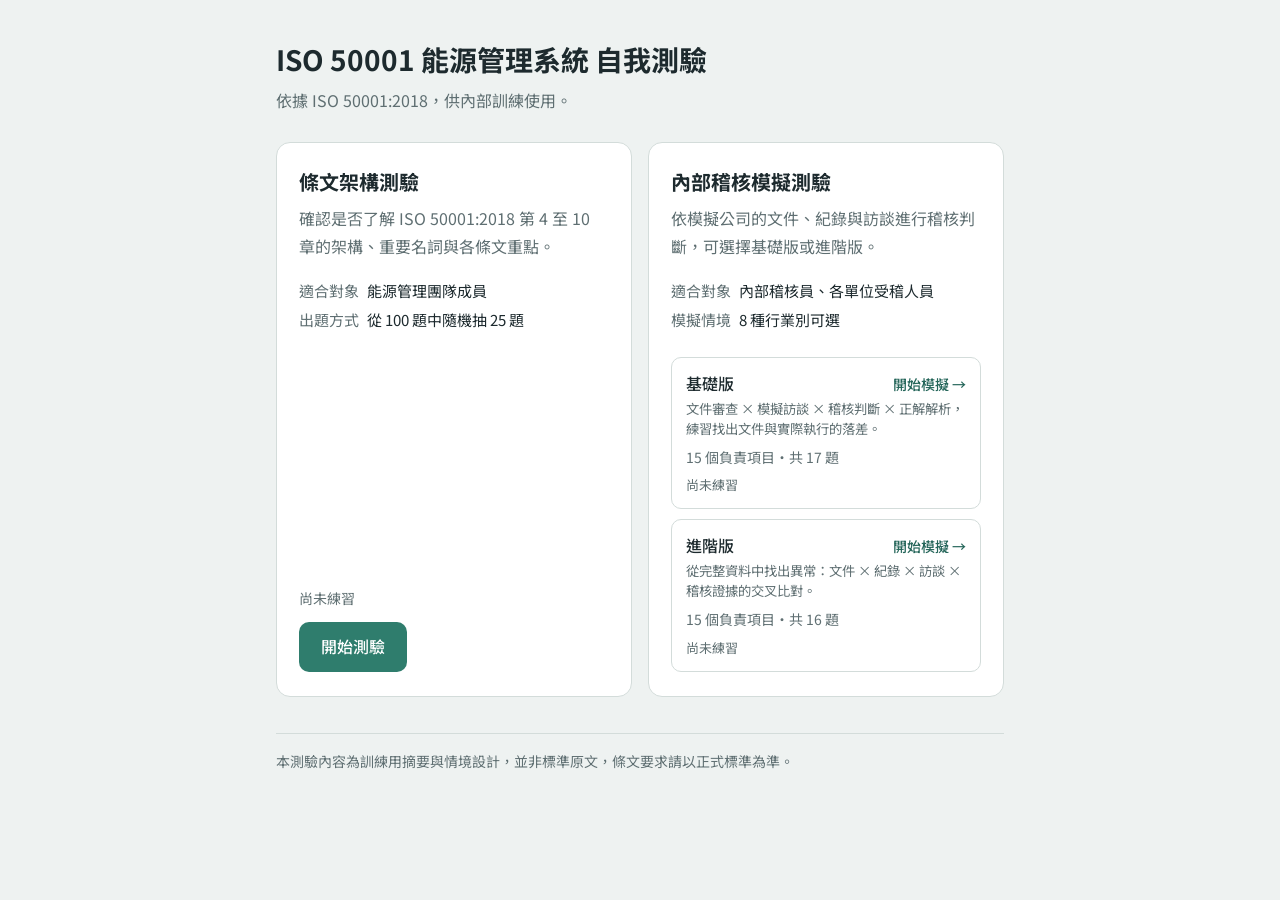
==== commit e4984ff4: "Add files via upload" ====
--- a/index.html
+++ b/index.html
@@ -331,6 +331,17 @@
 .explain.evidence { background: #e9f0f7; margin-top: 8px; }
 .explain.thinking { background: #f2f0fa; margin-top: 8px; }
 h1 .level { font-size: 14px; font-weight: 500; background: var(--accent-soft); color: var(--accent-dark); padding: 3px 12px; border-radius: 12px; margin-left: 10px; vertical-align: middle; }
+
+/* ---------- 首頁版本選擇 ---------- */
+.level-list { display: grid; gap: 10px; margin-top: 6px; }
+.level-pick { display: block; border: 1.5px solid var(--line); border-radius: 10px; padding: 12px 14px; text-decoration: none; color: inherit; }
+.level-pick:hover { border-color: var(--accent); background: var(--scenario); }
+.level-pick:focus-visible { outline: 3px solid var(--accent); outline-offset: 2px; }
+.level-pick strong { display: flex; justify-content: space-between; align-items: baseline; gap: 10px; font-weight: 500; }
+.level-pick .go { font-size: 14px; color: var(--accent-dark); white-space: nowrap; }
+.level-pick small { display: block; color: var(--muted); line-height: 1.5; margin: 2px 0 4px; }
+.level-pick .level-meta { font-size: 14px; color: var(--muted); }
+.level-pick .status { margin-top: 4px; padding-top: 0; font-size: 13px; }
 
 </style>
 </head>
@@ -809,7 +820,7 @@
 // ============================================
 const AUDIT_BASIC = {
 
-  id: "audit",
+  id: "audit-basic",
   title: "內部稽核模擬測驗",
   level: "基礎版",
   description: "文件審查 × 模擬訪談 × 稽核判斷 × 正解解析，練習找出文件與實際執行的落差。",
@@ -1695,7 +1706,14 @@
   ]
 };
 
-// 首頁顯示的稽核模擬版本（順序即首頁排列順序）
+// 首頁「內部稽核模擬測驗」卡片的文字
+const AUDIT_MENU = {
+  title: "內部稽核模擬測驗",
+  description: "依模擬公司的文件、紀錄與訪談進行稽核判斷，可選擇基礎版或進階版。",
+  audience: "內部稽核員、各單位受稽人員"
+};
+
+// 可選的版本（順序即畫面上的排列順序）
 const AUDIT_SETS = [AUDIT_BASIC, AUDIT_ADV];
 
 
@@ -1795,18 +1813,23 @@
           <span class="btn">開始測驗</span>
         </a>
 
-        ${AUDIT_SETS.map(set => `
-          <a class="card" href="#/${esc(set.id)}">
-            <h2>${esc(set.title)}${set.level ? `<span class="level">${esc(set.level)}</span>` : ""}</h2>
-            <p>${esc(set.description)}</p>
-            <ul class="meta">
-              <li><span>適合對象</span>${esc(set.audience)}</li>
-              <li><span>模擬情境</span>${set.industries.length} 種行業別可選</li>
-              <li><span>出題方式</span>依負責項目出題，共 ${set.responsibilities.length} 個項目 ${set.questions.length} 題</li>
-            </ul>
-            ${statusHTML(set.id)}
-            <span class="btn">開始模擬</span>
-          </a>`).join("")}
+        <div class="card">
+          <h2>${esc(AUDIT_MENU.title)}</h2>
+          <p>${esc(AUDIT_MENU.description)}</p>
+          <ul class="meta">
+            <li><span>適合對象</span>${esc(AUDIT_MENU.audience)}</li>
+            <li><span>模擬情境</span>${AUDIT_SETS[0].industries.length} 種行業別可選</li>
+          </ul>
+          <div class="level-list">
+            ${AUDIT_SETS.map(set => `
+              <a class="level-pick" href="#/${esc(set.id)}">
+                <strong>${esc(set.level)}<span class="go">開始模擬 →</span></strong>
+                <small>${esc(set.description)}</small>
+                <span class="level-meta">${set.responsibilities.length} 個負責項目・共 ${set.questions.length} 題</span>
+                ${statusHTML(set.id)}
+              </a>`).join("")}
+          </div>
+        </div>
       </div>
 
       <footer class="site-foot">${esc(SITE.footer)}</footer>`;
@@ -1920,7 +1943,12 @@
       setTimeout(() => { bar.style.width = (current / qs.length * 100) + "%"; }, 10);
 
       document.getElementById("exit").onclick = e => {
-        if (!confirm("確定要離開嗎？這次作答不會保留。")) e.preventDefault();
+        e.preventDefault();
+        if (!confirm("確定要離開嗎？這次作答不會保留。")) return;
+        const target = cfg.exitHash.replace(/^#\/?/, "");
+        if (location.hash.replace(/^#\/?/, "") === target) route();  // 網址相同時直接重畫
+        else location.hash = cfg.exitHash;
+        scrollTop();
       };
 
       app.querySelectorAll(".option").forEach(btn => {
@@ -2058,7 +2086,7 @@
   }
 
   function auditHead(step) {
-    return `<a class="back" href="#/">← 回首頁</a>${stepBar(step)}`;
+    return `<a class="back" href="#/">← 回首頁${step === 1 ? "（換版本）" : ""}</a>` + stepBar(step);
   }
 
   // ---------- STEP 1 行業別 ----------
@@ -2304,7 +2332,7 @@
         <p>${esc(commentFor(points))}</p>
         <div class="actions">
           <button class="btn" id="again">換個行業再做一次</button>
-          <a class="btn secondary" href="#/">回首頁</a>
+          <a class="btn secondary" href="#/">回首頁換版本</a>
         </div>
       </div>
 
@@ -2360,6 +2388,18 @@
     scrollTop();
   }
 
+  // 站內連結統一處理：即使目標網址與目前相同，也會重新繪製畫面
+  document.addEventListener("click", e => {
+    if (e.defaultPrevented) return;                  // 已有專屬處理（例如離開測驗）
+    const a = e.target.closest && e.target.closest('a[href^="#/"]');
+    if (!a) return;
+    e.preventDefault();
+    const target = a.getAttribute("href");
+    if (location.hash === target) route();
+    else location.hash = target;
+    scrollTop();
+  });
+
   window.addEventListener("hashchange", route);
   route();
 })();
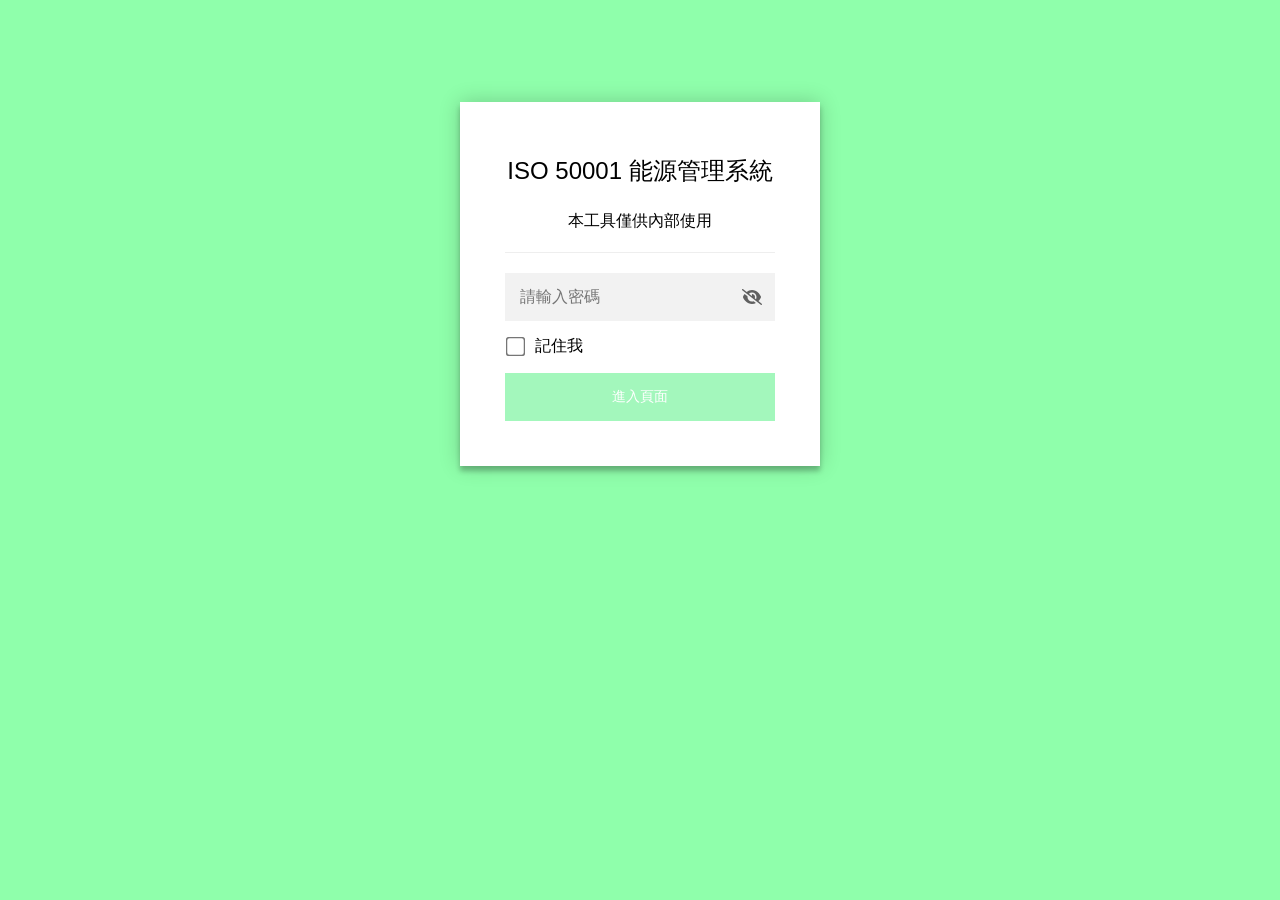
==== commit 19b1da08: "Update index.html" ====
--- a/index.html
+++ b/index.html
@@ -1,2409 +1,894 @@
 <!DOCTYPE html>
-<html lang="zh-Hant">
-<head>
-<meta charset="UTF-8">
-<meta name="viewport" content="width=device-width, initial-scale=1.0">
-<title>ISO 50001 能源管理系統 自我測驗</title>
-<link rel="preconnect" href="https://fonts.googleapis.com">
-<link rel="preconnect" href="https://fonts.gstatic.com" crossorigin>
-<link href="https://fonts.googleapis.com/css2?family=Noto+Sans+TC:wght@400;500;700&display=swap" rel="stylesheet">
-<style>
-:root {
-  --bg: #eef2f1;
-  --panel: #ffffff;
-  --ink: #1d2a2e;
-  --muted: #5f6f72;
-  --line: #d3dcda;
-  --accent: #2f7d6d;
-  --accent-dark: #25665a;
-  --accent-soft: #dcefe9;
-  --wrong: #b5473a;
-  --wrong-soft: #f6e1dd;
-  --scenario: #f3f6f5;
-  color-scheme: light;
-}
-
-* { box-sizing: border-box; }
-
-body {
-  margin: 0;
-  background: var(--bg);
-  color: var(--ink);
-  font-family: "Noto Sans TC", "PingFang TC", "Microsoft JhengHei", sans-serif;
-  line-height: 1.7;
-}
-
-.wrap {
-  max-width: 760px;
-  margin: 0 auto;
-  padding: 40px 16px 56px;
-}
-
-a { color: var(--accent-dark); }
-
-h1 { font-size: 28px; line-height: 1.4; margin: 0 0 8px; }
-h2 { font-size: 20px; line-height: 1.5; margin: 0 0 8px; }
-p { margin: 0 0 12px; }
-
-.lead { color: var(--muted); max-width: 36em; }
-
-.back {
-  display: inline-block;
-  margin-bottom: 20px;
-  font-size: 15px;
-  text-decoration: none;
-}
-.back:hover { text-decoration: underline; }
-
-/* ---------- 首頁 ---------- */
-.site-head { margin-bottom: 28px; }
-
-.choices {
-  display: grid;
-  grid-template-columns: repeat(auto-fit, minmax(260px, 1fr));
-  gap: 16px;
-}
-
-.card {
-  display: flex;
-  flex-direction: column;
-  background: var(--panel);
-  border: 1.5px solid var(--line);
-  border-radius: 14px;
-  padding: 24px 22px;
-  color: inherit;
-  text-decoration: none;
-}
-.card:hover { border-color: var(--accent); }
-.card:focus-visible { outline: 3px solid var(--accent); outline-offset: 3px; }
-
-.card p { color: var(--muted); }
-
-.meta {
-  margin: 4px 0 16px;
-  padding: 0;
-  list-style: none;
-  font-size: 15px;
-}
-.meta li { padding: 2px 0; }
-.meta span { color: var(--muted); display: inline-block; min-width: 4.5em; }
-
-.status { font-size: 14px; color: var(--muted); margin-top: auto; padding-top: 8px; }
-.status.done { color: var(--accent-dark); }
-
-.card .btn { margin-top: 12px; align-self: flex-start; }
-
-.site-foot {
-  margin-top: 36px;
-  padding-top: 16px;
-  border-top: 1px solid var(--line);
-  font-size: 14px;
-  color: var(--muted);
-}
-
-/* ---------- 單元列表 ---------- */
-.units { display: grid; gap: 12px; margin-top: 20px; }
-.unit {
-  display: grid;
-  grid-template-columns: 1fr auto;
-  gap: 4px 16px;
-  align-items: start;
-}
-.unit h2 { margin: 0; }
-.unit .count { font-size: 15px; color: var(--muted); white-space: nowrap; }
-.unit p, .unit .status { grid-column: 1 / -1; margin: 0; }
-
-/* ---------- 說明頁與作答 ---------- */
-.panel {
-  background: var(--panel);
-  border: 1px solid var(--line);
-  border-radius: 14px;
-  padding: 28px 24px;
-}
-
-.quiz-top {
-  display: flex;
-  justify-content: space-between;
-  align-items: baseline;
-  gap: 12px;
-  margin-bottom: 12px;
-  font-size: 14px;
-  color: var(--muted);
-}
-.quiz-top .back { margin: 0; }
-
-.progress { height: 6px; background: var(--line); border-radius: 3px; overflow: hidden; }
-.progress-bar { height: 100%; width: 0; background: var(--accent); transition: width .3s ease; }
-.count-line { color: var(--muted); font-size: 14px; margin: 12px 0 8px; }
-
-.scenario {
-  background: var(--scenario);
-  border-left: 4px solid var(--accent);
-  border-radius: 6px;
-  padding: 12px 16px;
-  margin-bottom: 16px;
-}
-.scenario-label { font-size: 14px; color: var(--muted); display: block; }
-
-.question { font-size: 20px; font-weight: 500; line-height: 1.55; margin: 0 0 18px; }
-
-.options { display: grid; gap: 10px; }
-.option {
-  font: inherit;
-  font-size: 16px;
-  text-align: left;
-  line-height: 1.55;
-  padding: 13px 16px;
-  background: var(--panel);
-  color: var(--ink);
-  border: 1.5px solid var(--line);
-  border-radius: 10px;
-  cursor: pointer;
-}
-.option:hover:not(:disabled) { border-color: var(--accent); }
-.option:disabled { cursor: default; }
-.option.correct { border-color: var(--accent); background: var(--accent-soft); }
-.option.wrong { border-color: var(--wrong); background: var(--wrong-soft); }
-
-.feedback {
-  margin-top: 16px;
-  padding: 14px 16px;
-  border-radius: 10px;
-  background: var(--scenario);
-}
-.feedback strong { display: block; margin-bottom: 4px; }
-.feedback .ok { color: var(--accent-dark); }
-.feedback .ng { color: var(--wrong); }
-.clause { font-size: 14px; color: var(--muted); margin: 6px 0 0; }
-
-.btn {
-  display: inline-block;
-  font: inherit;
-  font-weight: 500;
-  font-size: 16px;
-  padding: 11px 22px;
-  background: var(--accent);
-  color: #fff;
-  border: none;
-  border-radius: 10px;
-  cursor: pointer;
-  text-decoration: none;
-}
-.btn:hover { background: var(--accent-dark); }
-.btn.secondary { background: transparent; color: var(--accent-dark); border: 1.5px solid var(--accent); }
-.btn.secondary:hover { background: var(--accent-soft); }
-
-.option:focus-visible, .btn:focus-visible, .back:focus-visible {
-  outline: 3px solid var(--accent);
-  outline-offset: 2px;
-}
-
-.actions { display: flex; flex-wrap: wrap; gap: 10px; margin-top: 20px; }
-
-/* ---------- 結果 ---------- */
-.score { font-size: 52px; font-weight: 700; color: var(--accent); line-height: 1.2; margin: 8px 0; }
-.score small { font-size: 20px; color: var(--muted); font-weight: 500; margin-left: 8px; }
-
-.review { list-style: none; padding: 0; margin: 24px 0 0; }
-.review li { padding: 12px 0; border-top: 1px solid var(--line); font-size: 15px; }
-.review .mark { font-weight: 700; margin-right: 6px; }
-.review .mark.ok { color: var(--accent-dark); }
-.review .mark.ng { color: var(--wrong); }
-.review .detail { color: var(--muted); display: block; margin-top: 2px; }
-
-@media (max-width: 480px) {
-  .wrap { padding-top: 24px; }
-  h1 { font-size: 24px; }
-  .panel { padding: 22px 18px; }
-  .question { font-size: 18px; }
-}
-
-@media (prefers-reduced-motion: reduce) {
-  .progress-bar { transition: none; }
-}
-
-/* ---------- 考試模式：已選擇 ---------- */
-.option.selected { border-color: var(--accent); background: var(--accent-soft); font-weight: 500; }
-
-/* ---------- 結果：分數與錯誤說明 ---------- */
-.tally { font-size: 17px; margin-bottom: 4px; }
-.tally .ok, .answers .ok { color: var(--accent-dark); }
-.tally .ng, .answers .ng { color: var(--wrong); }
-
-.result-section { margin-top: 16px; }
-.result-section h2 { margin-bottom: 12px; }
-.all-right { color: var(--accent-dark); margin: 0; }
-
-.wrong-list { list-style: none; padding: 0; margin: 0; }
-.wrong-item { padding: 16px 0; border-top: 1px solid var(--line); }
-.wrong-item:first-child { border-top: none; padding-top: 4px; }
-.wrong-no { font-size: 14px; color: var(--muted); margin-bottom: 4px; }
-.wrong-no span { margin-left: 10px; padding: 1px 8px; border-radius: 4px; background: var(--scenario); }
-.wrong-scenario { font-size: 15px; color: var(--muted); border-left: 3px solid var(--line); padding-left: 10px; }
-.wrong-q { font-weight: 500; margin-bottom: 8px; }
-
-.answers { margin: 0 0 8px; display: grid; gap: 4px; }
-.answers div { display: flex; gap: 10px; }
-.answers dt { flex: 0 0 4.5em; color: var(--muted); font-size: 15px; }
-.answers dd { margin: 0; }
-
-.explain { background: var(--scenario); border-radius: 8px; padding: 10px 14px; margin: 0; font-size: 15px; }
-.explain strong { display: block; font-size: 14px; color: var(--muted); font-weight: 500; }
-
-details summary { cursor: pointer; font-weight: 500; color: var(--accent-dark); }
-details summary:focus-visible { outline: 3px solid var(--accent); outline-offset: 2px; }
-details .review { margin-top: 12px; }
-
-/* ---------- 稽核模擬 ---------- */
-h2.sub { font-size: 18px; color: var(--accent-dark); margin: 26px 0 10px; }
-
-.steps { display: flex; flex-wrap: wrap; gap: 6px; margin-bottom: 14px; font-size: 13px; }
-.step { padding: 3px 10px; border-radius: 12px; background: var(--panel); border: 1px solid var(--line); color: var(--muted); }
-.step.on { background: var(--accent); border-color: var(--accent); color: #fff; }
-.step.done { background: var(--accent-soft); border-color: var(--accent-soft); color: var(--accent-dark); }
-
-.pick-grid { display: grid; grid-template-columns: repeat(auto-fit, minmax(230px, 1fr)); gap: 10px; margin-top: 8px; }
-.pick { display: block; border: 1.5px solid var(--line); border-radius: 10px; padding: 12px 14px; cursor: pointer; }
-.pick:hover { border-color: var(--accent); background: var(--scenario); }
-.pick input { margin-right: 8px; accent-color: var(--accent); }
-.pick strong { font-weight: 500; }
-.pick small { display: block; color: var(--muted); margin: 2px 0 6px; line-height: 1.5; }
-.pick:focus-within { outline: 3px solid var(--accent); outline-offset: 2px; }
-
-.clause-tag { display: inline-block; background: var(--accent-soft); color: var(--accent-dark); padding: 1px 10px; border-radius: 12px; font-size: 13px; }
-.section-tag { display: inline-block; background: var(--accent); color: #fff; padding: 2px 12px; border-radius: 12px; font-size: 13px; margin: 0 6px 6px 0; }
-
-table.info { width: 100%; border-collapse: collapse; font-size: 15px; }
-table.info th, table.info td { border-bottom: 1px solid var(--line); padding: 9px 8px; text-align: left; vertical-align: top; }
-table.info th { color: var(--muted); font-weight: 500; width: 36%; }
-
-.scenario.warn { background: #fbf3de; border-left-color: #c9a227; }
-
-.doc { border: 1px solid var(--line); border-radius: 10px; margin: 10px 0; overflow: hidden; }
-.doc-title { display: flex; justify-content: space-between; align-items: center; gap: 10px; width: 100%; font: inherit; font-weight: 500; text-align: left; padding: 12px 16px; background: var(--scenario); color: var(--ink); border: none; cursor: pointer; }
-.doc-title span { font-size: 13px; color: var(--muted); font-weight: 400; }
-.doc-title:hover { background: var(--accent-soft); }
-.doc-content { padding: 14px 16px; display: none; font-size: 15px; }
-.doc.open .doc-content { display: block; }
-
-.dialogue { padding: 11px 15px; border-radius: 10px; margin: 8px 0; font-size: 15px; }
-.dialogue strong { display: block; font-size: 13px; color: var(--muted); font-weight: 500; }
-.dialogue.auditor { background: #e9f0f7; }
-.dialogue.employee { background: var(--accent-soft); }
-
-.a-q { border-top: 1px solid var(--line); padding: 18px 0 6px; }
-.a-q .question { font-size: 17px; margin: 8px 0 12px; }
-.a-option { display: flex; gap: 10px; align-items: flex-start; padding: 11px 14px; border: 1.5px solid var(--line); border-radius: 10px; margin: 8px 0; cursor: pointer; line-height: 1.55; }
-.a-option:hover { border-color: var(--accent); }
-.a-option input { margin-top: 5px; accent-color: var(--accent); }
-.a-option:focus-within { outline: 3px solid var(--accent); outline-offset: 2px; }
-
-.cat-row { margin: 16px 0; }
-.cat-row .num { float: right; color: var(--muted); font-size: 15px; }
-
-.a-review { border-left: 4px solid var(--accent); background: var(--scenario); border-radius: 0 10px 10px 0; padding: 14px 16px; margin: 14px 0; }
-.a-review.wrong { border-left-color: var(--wrong); background: #f9eceb; }
-.a-review .wrong-q { margin-bottom: 10px; }
-.explain.tip { background: #fbf3de; margin-top: 8px; }
-
-/* ---------- 行業別選擇 ---------- */
-.industry-grid { display: grid; grid-template-columns: repeat(auto-fit, minmax(140px, 1fr)); gap: 12px; margin-top: 12px; }
-.industry { font: inherit; font-weight: 500; font-size: 16px; text-align: center; padding: 20px 10px; background: var(--panel); color: var(--ink); border: 1.5px solid var(--line); border-radius: 12px; cursor: pointer; }
-.industry:hover { border-color: var(--accent); background: var(--scenario); }
-.industry.selected { border-color: var(--accent); background: var(--accent-soft); color: var(--accent-dark); }
-.industry-icon { display: block; font-size: 30px; margin-bottom: 6px; }
-.cat-row .muted { color: var(--muted); }
-.panel .lead { margin-top: 0; }
-
-/* ---------- 進階版：情境與文件表格 ---------- */
-.card h2 .level { font-size: 13px; font-weight: 500; background: var(--accent-soft); color: var(--accent-dark); padding: 2px 10px; border-radius: 12px; margin-left: 8px; vertical-align: middle; }
-
-.context { background: var(--scenario); border: 1px solid var(--line); border-radius: 8px; padding: 10px 14px; margin: 10px 0 12px; font-size: 15px; }
-.a-review .context { background: #fff; }
-
-.doc-meta { background: var(--scenario); border: 1px solid var(--line); border-radius: 6px; padding: 8px 12px; margin-bottom: 12px; font-size: 14px; color: var(--muted); }
-.doc-content { overflow-x: auto; }
-.doc-table { width: 100%; border-collapse: collapse; margin: 10px 0; font-size: 14px; }
-.doc-table th, .doc-table td { border: 1px solid var(--line); padding: 8px 9px; text-align: left; white-space: nowrap; }
-.doc-table th { background: var(--scenario); font-weight: 500; }
-.doc-content p { font-size: 15px; }
-
-.explain.evidence { background: #e9f0f7; margin-top: 8px; }
-.explain.thinking { background: #f2f0fa; margin-top: 8px; }
-h1 .level { font-size: 14px; font-weight: 500; background: var(--accent-soft); color: var(--accent-dark); padding: 3px 12px; border-radius: 12px; margin-left: 10px; vertical-align: middle; }
-
-/* ---------- 首頁版本選擇 ---------- */
-.level-list { display: grid; gap: 10px; margin-top: 6px; }
-.level-pick { display: block; border: 1.5px solid var(--line); border-radius: 10px; padding: 12px 14px; text-decoration: none; color: inherit; }
-.level-pick:hover { border-color: var(--accent); background: var(--scenario); }
-.level-pick:focus-visible { outline: 3px solid var(--accent); outline-offset: 2px; }
-.level-pick strong { display: flex; justify-content: space-between; align-items: baseline; gap: 10px; font-weight: 500; }
-.level-pick .go { font-size: 14px; color: var(--accent-dark); white-space: nowrap; }
-.level-pick small { display: block; color: var(--muted); line-height: 1.5; margin: 2px 0 4px; }
-.level-pick .level-meta { font-size: 14px; color: var(--muted); }
-.level-pick .status { margin-top: 4px; padding-top: 0; font-size: 13px; }
-
-</style>
-</head>
-<body>
-<main id="app" class="wrap"></main>
-
-<script>
-/* ==========================================================
-   資料區：要修改題目或內容，改這一段就好
-   ========================================================== */
-// ============================================
-// 網站共用文字設定（首頁標題、頁尾等）
-// ============================================
-const SITE = {
-  title: "ISO 50001 能源管理系統 自我測驗",
-  intro: "依據 ISO 50001:2018，供內部訓練使用。",
-  footer: "本測驗內容為訓練用摘要與情境設計，並非標準原文，條文要求請以正式標準為準。",
-
-  // 是否在作答者自己的瀏覽器記住練習紀錄（不會上傳到任何地方）
-  rememberProgress: true,
-
-  // 結果頁評語：依分數（100 分制）由高到低判斷
-  comments: [
-    { min: 90, text: "非常熟悉，掌握得很好。" },
-    { min: 70, text: "大致掌握，建議回顧下方答錯的題目。" },
-    { min: 0,  text: "建議再複習相關條文後重新測驗。" }
-  ]
+<html class="staticrypt-html">
+    <head>
+        <meta charset="utf-8" />
+        <title>ISO 50001 能源管理系統</title>
+        <meta name="viewport" content="width=device-width, initial-scale=1" />
+
+        <!-- do not cache this page -->
+        <meta http-equiv="cache-control" content="max-age=0" />
+        <meta http-equiv="cache-control" content="no-cache" />
+        <meta http-equiv="expires" content="0" />
+        <meta http-equiv="expires" content="Tue, 01 Jan 1980 1:00:00 GMT" />
+        <meta http-equiv="pragma" content="no-cache" />
+
+        <style>
+            .staticrypt-hr {
+                margin-top: 20px;
+                margin-bottom: 20px;
+                border: 0;
+                border-top: 1px solid #eee;
+            }
+
+            .staticrypt-page {
+                width: 360px;
+                padding: 8% 0 0;
+                margin: auto;
+                box-sizing: border-box;
+            }
+
+            .staticrypt-form {
+                position: relative;
+                z-index: 1;
+                background: #ffffff;
+                max-width: 360px;
+                margin: 0 auto 100px;
+                padding: 45px;
+                text-align: center;
+                box-shadow: 0 0 20px 0 rgba(0, 0, 0, 0.2), 0 5px 5px 0 rgba(0, 0, 0, 0.24);
+            }
+
+            .staticrypt-form input[type="password"],
+            input[type="text"] {
+                background: inherit;
+                border: 0;
+                box-sizing: border-box; /* This ensures padding is included in the total width */
+                font-size: 14px;
+                outline: 0;
+                padding: 15px 30px 15px 15px; /* Adjust the padding to ensure there is space for the icon */
+                width: 100%;
+            }
+
+            .staticrypt-password-container {
+                position: relative;
+                outline: 0;
+                background: #f2f2f2;
+                width: 100%;
+                border: 0;
+                margin: 0 0 15px;
+                box-sizing: border-box;
+            }
+
+            .staticrypt-toggle-password-visibility {
+                cursor: pointer;
+                height: 20px;
+                opacity: 60%;
+                padding: 13px;
+                position: absolute;
+                right: 0;
+                top: 50%;
+                transform: translateY(-50%);
+                width: 20px;
+            }
+
+            .staticrypt-form .staticrypt-decrypt-button {
+                text-transform: uppercase;
+                outline: 0;
+                background: #a3f7bc;
+                width: 100%;
+                border: 0;
+                padding: 15px;
+                color: #ffffff;
+                font-size: 14px;
+                cursor: pointer;
+            }
+
+            .staticrypt-form .staticrypt-decrypt-button:hover,
+            .staticrypt-form .staticrypt-decrypt-button:active,
+            .staticrypt-form .staticrypt-decrypt-button:focus {
+                background: #a3f7bc;
+                filter: brightness(92%);
+            }
+
+            .staticrypt-html {
+                height: 100%;
+            }
+
+            .staticrypt-body {
+                height: 100%;
+                margin: 0;
+            }
+
+            .staticrypt-content {
+                height: 100%;
+                margin-bottom: 1em;
+                background: #8fffab;
+                font-family: "Arial", sans-serif;
+                -webkit-font-smoothing: antialiased;
+                -moz-osx-font-smoothing: grayscale;
+            }
+
+            .staticrypt-instructions {
+                margin-top: -1em;
+                margin-bottom: 1em;
+            }
+
+            .staticrypt-title {
+                font-size: 1.5em;
+            }
+
+            label.staticrypt-remember {
+                display: flex;
+                align-items: center;
+                margin-bottom: 1em;
+            }
+
+            .staticrypt-remember input[type="checkbox"] {
+                transform: scale(1.5);
+                margin-right: 1em;
+            }
+
+            .hidden {
+                display: none !important;
+            }
+
+            .staticrypt-spinner-container {
+                height: 100%;
+                display: flex;
+                align-items: center;
+                justify-content: center;
+            }
+
+            .staticrypt-spinner {
+                display: inline-block;
+                width: 2rem;
+                height: 2rem;
+                vertical-align: text-bottom;
+                border: 0.25em solid gray;
+                border-right-color: transparent;
+                border-radius: 50%;
+                -webkit-animation: spinner-border 0.75s linear infinite;
+                animation: spinner-border 0.75s linear infinite;
+                animation-duration: 0.75s;
+                animation-timing-function: linear;
+                animation-delay: 0s;
+                animation-iteration-count: infinite;
+                animation-direction: normal;
+                animation-fill-mode: none;
+                animation-play-state: running;
+                animation-name: spinner-border;
+            }
+
+            @keyframes spinner-border {
+                100% {
+                    transform: rotate(360deg);
+                }
+            }
+
+            @media screen and (-webkit-min-device-pixel-ratio: 0) {
+                .staticrypt-form input[type="password"],
+                input[type="text"] {
+                    font-size: 16px;
+                }
+            }
+        </style>
+    </head>
+
+    <body class="staticrypt-body">
+        <div id="staticrypt_loading" class="staticrypt-spinner-container">
+            <div class="staticrypt-spinner"></div>
+        </div>
+
+        <div id="staticrypt_content" class="staticrypt-content hidden">
+            <div class="staticrypt-page">
+                <div class="staticrypt-form">
+                    <div class="staticrypt-instructions">
+                        <p class="staticrypt-title">ISO 50001 能源管理系統</p>
+                        <p>本工具僅供內部使用</p>
+                    </div>
+
+                    <hr class="staticrypt-hr" />
+
+                    <form id="staticrypt-form" action="#" method="post">
+                        <div class="staticrypt-password-container">
+                            <input
+                                id="staticrypt-password"
+                                type="password"
+                                name="password"
+                                placeholder="請輸入密碼"
+                                autofocus
+                            />
+
+                            <img
+                                class="staticrypt-toggle-password-visibility"
+                                alt="template_toggle_show"
+                                title="template_toggle_show"
+                                src="[data-uri]"
+                            />
+                        </div>
+
+                        <label id="staticrypt-remember-label" class="staticrypt-remember hidden">
+                            <input id="staticrypt-remember" type="checkbox" name="remember" />
+                            記住我
+                        </label>
+
+                        <input type="submit" class="staticrypt-decrypt-button" value="進入頁面" />
+                    </form>
+                </div>
+            </div>
+        </div>
+
+        <script>
+            // these variables will be filled when generating the file - the template format is 'variable_name'
+            const staticryptInitiator = 
+            ((function(){
+  const exports = {};
+  const cryptoEngine = ((function(){
+  const exports = {};
+  const { subtle } = crypto;
+
+const IV_BITS = 16 * 8;
+const HEX_BITS = 4;
+const ENCRYPTION_ALGO = "AES-CBC";
+
+/**
+ * Translates between utf8 encoded hexadecimal strings
+ * and Uint8Array bytes.
+ */
+const HexEncoder = {
+    /**
+     * hex string -> bytes
+     * @param {string} hexString
+     * @returns {Uint8Array}
+     */
+    parse: function (hexString) {
+        if (hexString.length % 2 !== 0) throw "Invalid hexString";
+        const arrayBuffer = new Uint8Array(hexString.length / 2);
+
+        for (let i = 0; i < hexString.length; i += 2) {
+            const byteValue = parseInt(hexString.substring(i, i + 2), 16);
+            if (isNaN(byteValue)) {
+                throw "Invalid hexString";
+            }
+            arrayBuffer[i / 2] = byteValue;
+        }
+        return arrayBuffer;
+    },
+
+    /**
+     * bytes -> hex string
+     * @param {Uint8Array} bytes
+     * @returns {string}
+     */
+    stringify: function (bytes) {
+        const hexBytes = [];
+
+        for (let i = 0; i < bytes.length; ++i) {
+            let byteString = bytes[i].toString(16);
+            if (byteString.length < 2) {
+                byteString = "0" + byteString;
+            }
+            hexBytes.push(byteString);
+        }
+        return hexBytes.join("");
+    },
 };
-// ============================================
-// 條文架構測驗題庫（共 100 題）
-// answer：正確答案在 options 中的位置，從 0 開始算
-// clause 開頭的數字會自動當作章節，用來分配抽題
-// 「4～10」這類跨章題目會歸在「綜合」
-// ============================================
-const iso50001Questions = [
-
-/* ========== 第4章 組織處境 ========== */
-{ id: 1, clause: "4.1", clauseName: "瞭解組織及其處境",
-  question: "組織建立能源管理系統時，首先應瞭解哪些可能影響能源管理系統預期結果的因素？",
-  options: ["僅能源價格", "內部與外部議題", "僅政府法規", "僅設備使用年限"], answer: 1,
-  explanation: "4.1要求組織確認與其目的相關，且可能影響能源管理系統及能源績效的內部與外部議題。" },
-{ id: 2, clause: "4.1", clauseName: "瞭解組織及其處境",
-  question: "下列何者最可能屬於影響能源管理系統的外部議題？",
-  options: ["設備操作方式", "員工能源管理能力", "政府能源政策變化", "內部組織調整"], answer: 2,
-  explanation: "政府政策、能源市場及外部環境變化均可能屬於外部議題。" },
-{ id: 3, clause: "4.1", clauseName: "瞭解組織及其處境",
-  question: "下列何者較可能屬於能源管理系統的內部議題？",
-  options: ["國際能源價格", "政府能源政策", "廠內設備老舊", "國家能源法規"], answer: 2,
-  explanation: "設備狀況、組織能力、內部資源等通常屬於內部議題。" },
-{ id: 4, clause: "4.2", clauseName: "瞭解利害相關者的需求與期望",
-  question: "組織應確認哪些利害相關者與能源管理系統有關，主要目的為何？",
-  options: ["增加文件數量", "瞭解相關需求及要求", "決定設備品牌", "計算員工人數"], answer: 1,
-  explanation: "應確認與EnMS及能源績效有關的利害相關者，以及其相關需求與期望。" },
-{ id: 5, clause: "4.2", clauseName: "瞭解利害相關者的需求與期望",
-  question: "下列何者可能是能源管理系統的利害相關者？",
-  options: ["主管機關", "客戶", "能源供應商", "以上皆是"], answer: 3,
-  explanation: "主管機關、客戶及能源供應商皆可能對組織能源管理產生相關要求。" },
-{ id: 6, clause: "4.2", clauseName: "瞭解利害相關者的需求與期望",
-  question: "組織對能源相關法令要求應採取何種作法？",
-  options: ["只有驗證前確認", "確認並取得適用要求", "完全交由驗證公司判斷", "只有發生違規時處理"], answer: 1,
-  explanation: "組織需確認與能源效率、能源使用及能源消耗相關的適用法令及其他要求。" },
-{ id: 7, clause: "4.3", clauseName: "決定能源管理系統範疇",
-  question: "決定能源管理系統範疇與邊界時，下列何者應納入考量？",
-  options: ["內外部議題", "利害相關者相關要求", "組織可控制的活動與能源使用", "以上皆是"], answer: 3,
-  explanation: "EnMS範疇需考量組織處境、相關要求以及組織對能源使用與能源績效的控制能力。" },
-{ id: 8, clause: "4.3", clauseName: "決定能源管理系統範疇",
-  question: "能源管理系統的範疇與邊界應如何處理？",
-  options: ["只需口頭說明", "應予以建立並維持相關資訊", "完全由驗證機構決定", "每月重新制定"], answer: 1,
-  explanation: "組織應確定EnMS的範疇及邊界，並維持其文件化資訊。" },
-{ id: 9, clause: "4.3", clauseName: "決定能源管理系統範疇",
-  question: "某工廠將高耗能製程任意排除在能源管理系統範圍之外，最可能涉及哪一條文？",
-  options: ["4.3", "5.2", "7.2", "9.2"], answer: 0,
-  explanation: "能源管理系統範疇及邊界的合理性屬於4.3要求。" },
-{ id: 10, clause: "4.4", clauseName: "能源管理系統",
-  question: "ISO 50001要求組織建立能源管理系統的核心目的之一為何？",
-  options: ["增加程序文件", "持續改善能源績效", "增加設備數量", "降低員工人數"], answer: 1,
-  explanation: "能源管理系統的重要目的之一是持續改善能源績效。" },
-
-/* ========== 第5章 領導 ========== */
-{ id: 11, clause: "5.1", clauseName: "領導與承諾",
-  question: "能源管理系統最終的領導責任主要由誰承擔？",
-  options: ["能源管理人員", "外部顧問", "最高管理階層", "驗證機構"], answer: 2,
-  explanation: "最高管理階層須展現對能源管理系統及能源績效改善的領導與承諾。" },
-{ id: 12, clause: "5.1", clauseName: "領導與承諾",
-  question: "最高管理階層應確保能源管理系統所需資源如何取得？",
-  options: ["只有驗證前提供", "依需求提供必要資源", "由員工自行負擔", "完全交由顧問處理"], answer: 1,
-  explanation: "最高管理階層應確保建立、實施、維持及改善EnMS所需資源可以取得。" },
-{ id: 13, clause: "5.1", clauseName: "領導與承諾",
-  question: "下列何者最能展現最高管理階層對能源管理系統的承諾？",
-  options: ["只在驗證當天參加會議", "確保能源政策、目標及資源與組織方向相符", "將所有工作交給能源管理人員", "只要求降低電費"], answer: 1,
-  explanation: "領導與承諾包含確保能源政策、目標、資源及EnMS要求融入組織運作。" },
-{ id: 14, clause: "5.1", clauseName: "領導與承諾",
-  question: "能源績效改善是否僅為能源管理單位的責任？",
-  options: ["是", "否", "僅大型企業不是", "標準沒有要求"], answer: 1,
-  explanation: "最高管理階層需確保相關角色參與，能源績效改善並非單一部門責任。" },
-{ id: 15, clause: "5.2", clauseName: "能源政策",
-  question: "能源政策應由誰建立？",
-  options: ["外部顧問", "驗證公司", "最高管理階層", "設備供應商"], answer: 2,
-  explanation: "最高管理階層應建立能源政策。" },
-{ id: 16, clause: "5.2", clauseName: "能源政策",
-  question: "能源政策應包含對何者的承諾？",
-  options: ["持續改善能源績效", "增加能源使用", "增加設備採購", "降低產品品質"], answer: 0,
-  explanation: "能源政策需包含持續改善能源績效及EnMS的承諾。" },
-{ id: 17, clause: "5.2", clauseName: "能源政策",
-  question: "能源政策是否應支持能源效率產品與服務的採購？",
-  options: ["是", "否", "只有政府機關需要", "只有能源供應商需要"], answer: 0,
-  explanation: "能源政策應支持採購會影響能源績效的能源效率產品及服務。" },
-{ id: 18, clause: "5.2", clauseName: "能源政策",
-  question: "能源政策是否應支持考量能源績效改善的設計活動？",
-  options: ["是", "否", "只有新建工廠需要", "只有ISO 14001要求"], answer: 0,
-  explanation: "能源政策應支持考量能源績效改善的設計活動。" },
-{ id: 19, clause: "5.3", clauseName: "組織角色、責任及職權",
-  question: "能源管理系統相關角色的責任與職權應如何處理？",
-  options: ["不需界定", "應予以指派並溝通", "全部由顧問負責", "全部由廠長負責"], answer: 1,
-  explanation: "最高管理階層應確保相關角色的責任與職權被指派及溝通。" },
-{ id: 20, clause: "5.3", clauseName: "組織角色、責任及職權",
-  question: "誰應確保能源管理系統符合ISO 50001要求？",
-  options: ["被指派具有相關責任與職權的人員", "客戶", "驗證機構", "能源供應商"], answer: 0,
-  explanation: "最高管理階層應指派相關責任與職權，以確保EnMS符合標準要求。" },
-
-/* ========== 第6章 規劃 ========== */
-{ id: 21, clause: "6.1", clauseName: "處理風險與機會之措施",
-  question: "能源管理系統規劃時，組織應確認什麼？",
-  options: ["風險與機會", "只有財務風險", "只有設備故障", "只有能源價格"], answer: 0,
-  explanation: "規劃EnMS時應確認需要處理的風險與機會。" },
-{ id: 22, clause: "6.1", clauseName: "處理風險與機會之措施",
-  question: "處理風險與機會的主要目的不包含下列何者？",
-  options: ["確保EnMS達成預期結果", "防止或降低非預期影響", "達成持續改善", "增加能源消耗"], answer: 3,
-  explanation: "風險與機會管理是為確保預期結果、降低不利影響並達成持續改善。" },
-{ id: 23, clause: "6.2", clauseName: "目標、能源標的與達成之規劃",
-  question: "能源目標與能源標的應與何者一致？",
-  options: ["能源政策", "設備品牌", "員工人數", "驗證公司要求"], answer: 0,
-  explanation: "能源目標及能源標的應與能源政策一致。" },
-{ id: 24, clause: "6.2", clauseName: "目標、能源標的與達成之規劃",
-  question: "設定能源目標與標的時，下列何者應納入考量？",
-  options: ["重大能源使用", "改善能源績效的機會", "適用要求", "以上皆是"], answer: 3,
-  explanation: "設定及審查能源目標標的時需考量適用要求、SEU及能源績效改善機會等。" },
-{ id: 25, clause: "6.2", clauseName: "目標、能源標的與達成之規劃",
-  question: "行動計畫中通常應明確規劃哪些內容？",
-  options: ["執行事項、資源、責任、完成期限及結果評估方式", "只有預算", "只有負責人", "只有節電量"], answer: 0,
-  explanation: "達成目標及標的的行動計畫應明確規劃執行事項、資源、責任、期限及結果評估方式。" },
-{ id: 26, clause: "6.2", clauseName: "目標、能源標的與達成之規劃",
-  question: "能源目標是否一定只能用kWh表示？",
-  options: ["是", "否", "只有製造業可以", "只有服務業不需要"], answer: 1,
-  explanation: "目標可依組織需求設定，不限定只能以單一能源單位表示。" },
-{ id: 27, clause: "6.3", clauseName: "能源審查",
-  question: "能源審查首先應分析何者？",
-  options: ["能源使用與能源消耗", "員工薪資", "客戶滿意度", "產品售價"], answer: 0,
-  explanation: "能源審查需分析能源使用及能源消耗相關資料。" },
-{ id: 28, clause: "6.3", clauseName: "能源審查",
-  question: "SEU是指什麼？",
-  options: ["重大能源使用", "能源政策", "能源基線", "能源績效指標"], answer: 0,
-  explanation: "SEU為Significant Energy Use，即重大能源使用。" },
-{ id: 29, clause: "6.3", clauseName: "能源審查",
-  question: "組織應依何種方式決定重大能源使用(SEU)？",
-  options: ["隨機選擇", "依組織建立的準則判定", "全部設備皆必須列為SEU", "由驗證員指定"], answer: 1,
-  explanation: "組織應建立適當準則，據以判定重大能源使用。" },
-{ id: 30, clause: "6.3", clauseName: "能源審查",
-  question: "針對重大能源使用，組織應確認下列何者？",
-  options: ["相關變數", "目前能源績效", "影響或從事相關工作的人員", "以上皆是"], answer: 3,
-  explanation: "SEU應確認相關變數、目前能源績效及影響SEU的人員等資訊。" },
-{ id: 31, clause: "6.3", clauseName: "能源審查",
-  question: "下列何者可能是空調系統的相關變數？",
-  options: ["室外溫度", "員工姓名", "設備顏色", "公司成立日期"], answer: 0,
-  explanation: "室外溫度可能直接影響空調能源使用，因此可能屬於相關變數。" },
-{ id: 32, clause: "6.3", clauseName: "能源審查",
-  question: "製造設備的能源使用與產量高度相關時，產量可能被視為什麼？",
-  options: ["相關變數", "能源政策", "靜態因子", "矯正措施"], answer: 0,
-  explanation: "會顯著影響能源績效且經常變動的因素，可作為相關變數。" },
-{ id: 33, clause: "6.3", clauseName: "能源審查",
-  question: "能源審查是否需要確認能源績效改善機會？",
-  options: ["是", "否", "只有外部稽核時需要", "只有設備汰換時需要"], answer: 0,
-  explanation: "能源審查需確認並排序能源績效改善機會。" },
-{ id: 34, clause: "6.3", clauseName: "能源審查",
-  question: "能源審查是否需要估計未來能源使用與能源消耗？",
-  options: ["是", "否", "只有新工廠需要", "只有上市公司需要"], answer: 0,
-  explanation: "能源審查包含估計未來能源使用及能源消耗。" },
-{ id: 35, clause: "6.3", clauseName: "能源審查",
-  question: "當設備、設施或能源系統發生重大變更時，能源審查應如何處理？",
-  options: ["不需處理", "視需要更新能源審查", "五年後再更新", "只通知驗證公司"], answer: 1,
-  explanation: "能源審查應依規劃期間更新，重大設施、設備、系統或製程變更時也應適時更新。" },
-{ id: 36, clause: "6.4", clauseName: "能源績效指標",
-  question: "EnPI是指什麼？",
-  options: ["能源績效指標", "能源基線", "能源政策", "能源審查"], answer: 0,
-  explanation: "EnPI為Energy Performance Indicator，即能源績效指標。" },
-{ id: 37, clause: "6.4", clauseName: "能源績效指標",
-  question: "EnPI主要用途為何？",
-  options: ["衡量與監控能源績效", "計算員工績效", "管理產品品質", "計算營業收入"], answer: 0,
-  explanation: "EnPI用於衡量及監控組織的能源績效。" },
-{ id: 38, clause: "6.4", clauseName: "能源績效指標",
-  question: "下列何者最可能作為製造業的EnPI？",
-  options: ["kWh/產品產量", "員工姓名", "公司地址", "產品售價"], answer: 0,
-  explanation: "單位產量能源使用量是常見的能源績效指標。" },
-{ id: 39, clause: "6.4", clauseName: "能源績效指標",
-  question: "當相關變數顯著影響能源績效時，建立EnPI應如何處理？",
-  options: ["忽略相關變數", "適當考量相關變數", "刪除EnPI", "停止能源管理"], answer: 1,
-  explanation: "若相關變數顯著影響能源績效，建立適當EnPI時應考量相關資料。" },
-{ id: 40, clause: "6.4", clauseName: "能源績效指標",
-  question: "EnPI值通常應與何者進行比較？",
-  options: ["能源基線(EnB)", "能源政策", "內部稽核報告", "組織架構圖"], answer: 0,
-  explanation: "EnPI值應依適當情況與其對應的能源基線進行比較。" },
-{ id: 41, clause: "6.5", clauseName: "能源基線",
-  question: "EnB代表什麼？",
-  options: ["能源基線", "能源績效指標", "重大能源使用", "能源政策"], answer: 0,
-  explanation: "EnB為Energy Baseline，即能源基線。" },
-{ id: 42, clause: "6.5", clauseName: "能源基線",
-  question: "能源基線主要依據何者建立？",
-  options: ["能源審查資訊", "員工意見", "驗證公司建議", "設備供應商報價"], answer: 0,
-  explanation: "能源基線應利用能源審查所得資訊並選擇適當期間建立。" },
-{ id: 43, clause: "6.5", clauseName: "能源基線",
-  question: "當相關變數顯著影響能源績效時，EnPI及EnB可能需要進行什麼處理？",
-  options: ["正規化", "刪除", "停止量測", "改成能源政策"], answer: 0,
-  explanation: "相關變數顯著影響能源績效時，應依需要進行正規化。" },
-{ id: 44, clause: "6.5", clauseName: "能源基線",
-  question: "下列何種情況可能需要調整能源基線？",
-  options: ["EnPI已無法反映能源績效", "靜態因子發生重大改變", "依預先決定的方法需要調整", "以上皆是"], answer: 3,
-  explanation: "ISO 50001規定上述情況均可能需要修訂EnB。" },
-{ id: 45, clause: "6.5", clauseName: "能源基線",
-  question: "工廠新增一條大型生產線，使能源使用型態發生重大改變，最可能需要重新檢討何者？",
-  options: ["能源基線", "員工制服", "客戶名單", "公司名稱"], answer: 0,
-  explanation: "重大靜態因子改變可能使原能源基線不再適用。" },
-{ id: 46, clause: "6.6", clauseName: "能源資料蒐集規劃",
-  question: "能源資料蒐集計畫應與哪些條件相適應？",
-  options: ["組織規模", "複雜程度及資源", "量測與監控設備", "以上皆是"], answer: 3,
-  explanation: "資料蒐集計畫應依組織規模、複雜度、資源及量測設備等條件規劃。" },
-{ id: 47, clause: "6.6", clauseName: "能源資料蒐集規劃",
-  question: "能源資料蒐集計畫應說明什麼？",
-  options: ["需要蒐集的資料及蒐集頻率", "員工薪資", "公司營業額", "客戶數量"], answer: 0,
-  explanation: "資料蒐集計畫應界定必要資料，以及如何與多常蒐集及保存資料。" },
-{ id: 48, clause: "6.6", clauseName: "能源資料蒐集規劃",
-  question: "下列何者屬於應考量蒐集的能源資料？",
-  options: ["SEU相關變數", "SEU能源消耗", "SEU操作準則", "以上皆是"], answer: 3,
-  explanation: "SEU相關變數、能源消耗及操作準則均屬重要能源資料。" },
-{ id: 49, clause: "6.6", clauseName: "能源資料蒐集規劃",
-  question: "若適用，能源資料蒐集內容還應包含下列何者？",
-  options: ["靜態因子", "員工生日", "客戶地址", "公司Logo"], answer: 0,
-  explanation: "若適用，資料蒐集應包含影響能源績效的靜態因子。" },
-{ id: 50, clause: "6.6", clauseName: "能源資料蒐集規劃",
-  question: "用於量測能源績效關鍵特性的設備，應特別注意什麼？",
-  options: ["外觀漂亮", "資料準確性與重複性", "品牌相同", "價格最高"], answer: 1,
-  explanation: "組織應確保相關量測設備提供適當準確且可重複的資料。" },
-
-/* ========== 第7章 支援 ========== */
-{ id: 51, clause: "7.1", clauseName: "資源",
-  question: "組織應提供哪些資源以建立及改善能源管理系統？",
-  options: ["必要的人力與相關資源", "只有財務資源", "只有外部顧問", "不需要資源"], answer: 0,
-  explanation: "組織需決定並提供建立、實施、維持及持續改善EnMS所需資源。" },
-{ id: 52, clause: "7.2", clauseName: "能力",
-  question: "對影響能源績效及EnMS的人員，組織應確保其具備什麼？",
-  options: ["適當能力", "高學歷", "十年以上年資", "主管職位"], answer: 0,
-  explanation: "組織應確保相關人員依教育、訓練、技能或經驗具備必要能力。" },
-{ id: 53, clause: "7.2", clauseName: "能力",
-  question: "若發現人員能力不足，組織較適當的作法為何？",
-  options: ["不處理", "採取訓練或其他措施取得所需能力", "直接停止EnMS", "等外部稽核再處理"], answer: 1,
-  explanation: "組織需採取措施取得必要能力，並評估所採措施的有效性。" },
-{ id: 54, clause: "7.2", clauseName: "能力",
-  question: "能力證明是否可以包含教育、訓練、技能或經驗？",
-  options: ["是", "否", "只能用證照", "只能用學歷"], answer: 0,
-  explanation: "人員能力可依適當教育、訓練、技能或經驗加以證明。" },
-{ id: 55, clause: "7.3", clauseName: "認知",
-  question: "相關人員應瞭解下列何者？",
-  options: ["能源政策", "自身對EnMS有效性的貢獻", "不符合要求可能造成的影響", "以上皆是"], answer: 3,
-  explanation: "認知要求包含能源政策、個人貢獻及未符合要求可能造成的影響。" },
-{ id: 56, clause: "7.3", clauseName: "認知",
-  question: "員工是否應瞭解其活動如何影響能源績效？",
-  options: ["是", "否", "只有主管需要", "只有能源管理人員需要"], answer: 0,
-  explanation: "從事影響能源績效工作的人員應具有相應的能源績效認知。" },
-{ id: 57, clause: "7.4", clauseName: "溝通",
-  question: "組織建立能源管理溝通機制時，應決定什麼？",
-  options: ["溝通什麼", "何時及與誰溝通", "如何溝通", "以上皆是"], answer: 3,
-  explanation: "溝通規劃應界定溝通內容、時間、對象及方式等。" },
-{ id: 58, clause: "7.4", clauseName: "溝通",
-  question: "能源管理相關溝通是否只有對內溝通？",
-  options: ["是", "否，依需求包含內部與外部溝通", "只有外部", "標準禁止外部溝通"], answer: 1,
-  explanation: "組織應依EnMS需求建立內部及外部溝通安排。" },
-{ id: 59, clause: "7.5", clauseName: "文件化資訊",
-  question: "能源管理系統文件化資訊主要包含哪些？",
-  options: ["標準要求的文件化資訊", "組織認為EnMS有效運作所需資訊", "以上皆是", "只有能源手冊"], answer: 2,
-  explanation: "文件化資訊包含標準要求及組織認為EnMS有效性所需的資訊。" },
-{ id: 60, clause: "7.5", clauseName: "文件化資訊",
-  question: "建立或更新文件時，應適當考量什麼？",
-  options: ["識別與描述", "格式與媒介", "審查及核准", "以上皆是"], answer: 3,
-  explanation: "文件建立及更新應適當控制識別、格式、媒介、審查及核准等事項。" },
-{ id: 61, clause: "7.5", clauseName: "文件化資訊",
-  question: "文件化資訊是否一定只能使用紙本？",
-  options: ["是", "否", "只有紀錄可以電子化", "只有程序書可以電子化"], answer: 1,
-  explanation: "文件化資訊可採各種適當媒介，不限於紙本。" },
-{ id: 62, clause: "7.5", clauseName: "文件化資訊",
-  question: "對外來文件，如法規或設備操作手冊，若為EnMS運作所需，應如何處理？",
-  options: ["不需管理", "適當識別並控制", "全部銷毀", "只由顧問保管"], answer: 1,
-  explanation: "EnMS規劃及運作所需的外部來源文件化資訊應適當識別並受到控制。" },
-
-/* ========== 第8章 運作 ========== */
-{ id: 63, clause: "8.1", clauseName: "運作規劃與管制",
-  question: "組織對重大能源使用相關作業應採取何種方式？",
-  options: ["依建立的準則進行運作與管制", "完全自由操作", "只有稽核前控制", "不需設定任何條件"], answer: 0,
-  explanation: "與SEU及能源績效相關的作業應建立適當準則並依其實施控制。" },
-{ id: 64, clause: "8.1", clauseName: "運作規劃與管制",
-  question: "操作準則的主要目的之一為何？",
-  options: ["避免重大偏離預期能源績效", "增加能源使用", "增加文件", "降低產品品質"], answer: 0,
-  explanation: "適當的運作準則可避免因缺乏控制造成能源績效的重大偏離。" },
-{ id: 65, clause: "8.1", clauseName: "運作規劃與管制",
-  question: "重大能源使用設備的操作條件應如何管理？",
-  options: ["建立並實施適當操作準則", "由操作員自行決定", "不需管理", "只需記錄設備名稱"], answer: 0,
-  explanation: "SEU相關運作應依適當操作及維護準則進行控制。" },
-{ id: 66, clause: "8.1", clauseName: "運作規劃與管制",
-  question: "組織外包與重大能源使用相關的製程時，是否仍需考量控制？",
-  options: ["是", "否", "完全由承包商負責", "只有政府要求時需要"], answer: 0,
-  explanation: "外包過程若與SEU或能源績效有關，仍應確保受到適當控制。" },
-{ id: 67, clause: "8.2", clauseName: "設計",
-  question: "設計新的設施、設備、系統或能源使用製程時，何時應考量能源績效改善機會？",
-  options: ["設計階段", "設備報廢後", "驗證完成後", "完全不需要"], answer: 0,
-  explanation: "對預期在使用期間可能顯著影響能源績效的設計活動，應考量能源績效改善機會。" },
-{ id: 68, clause: "8.2", clauseName: "設計",
-  question: "設計活動的能源績效評估結果應如何處理？",
-  options: ["適當納入設計活動", "完全忽略", "只口頭告知", "驗證後再考慮"], answer: 0,
-  explanation: "能源績效評估結果應適當納入相關設計、規格及採購活動。" },
-{ id: 69, clause: "8.3", clauseName: "採購",
-  question: "採購預期會對能源績效產生重大影響的設備時，應考量什麼？",
-  options: ["能源績效", "能源使用與消耗", "使用期間的能源表現", "以上皆是"], answer: 3,
-  explanation: "採購重大能源使用相關產品、設備及服務時應評估能源績效相關因素。" },
-{ id: 70, clause: "8.3", clauseName: "採購",
-  question: "組織是否應將能源績效相關採購要求適當傳達給供應商？",
-  options: ["是", "否", "只有國營企業需要", "只有設備超過一定金額才需要"], answer: 0,
-  explanation: "對可能影響SEU的採購，應適當告知供應商能源績效相關要求。" },
-{ id: 71, clause: "8.3", clauseName: "採購",
-  question: "採購能源時，組織是否可以建立能源採購規格？",
-  options: ["是", "否", "ISO 50001禁止", "只能由政府制定"], answer: 0,
-  explanation: "組織應依適用情況建立及實施能源採購相關規格。" },
-
-/* ========== 第9章 績效評估 ========== */
-{ id: 72, clause: "9.1", clauseName: "監督、量測、分析與評估",
-  question: "組織應定期監督及量測什麼？",
-  options: ["影響能源績效的關鍵特性", "只有員工出勤", "只有營業收入", "只有產品產量"], answer: 0,
-  explanation: "應依規劃期間監督、量測、分析及評估能源績效及EnMS。" },
-{ id: 73, clause: "9.1", clauseName: "監督、量測、分析與評估",
-  question: "下列何者可能屬於能源績效的關鍵特性？",
-  options: ["重大能源使用", "EnPI", "行動計畫成效", "以上皆是"], answer: 3,
-  explanation: "SEU、EnPI及行動計畫成效等皆可能屬於需監督分析的重要內容。" },
-{ id: 74, clause: "9.1", clauseName: "監督、量測、分析與評估",
-  question: "實際能源消耗與預期相比出現重大偏差時，組織應如何處理？",
-  options: ["忽略", "調查並適當回應", "刪除數據", "修改能源政策即可"], answer: 1,
-  explanation: "能源績效發生重大偏差時應進行調查及適當回應。" },
-{ id: 75, clause: "9.1", clauseName: "監督、量測、分析與評估",
-  question: "能源績效改善通常可透過何者判斷？",
-  options: ["比較EnPI與EnB", "比較員工人數", "比較產品售價", "比較公司Logo"], answer: 0,
-  explanation: "能源績效改善通常透過EnPI值與適當能源基線進行比較及評估。" },
-{ id: 76, clause: "9.1", clauseName: "監督、量測、分析與評估",
-  question: "組織是否應定期評估適用法令及其他要求的符合情形？",
-  options: ["是", "否", "只有發生違規時", "只有驗證前"], answer: 0,
-  explanation: "組織需依規劃期間評估能源相關法令及其他要求的符合情形。" },
-{ id: 77, clause: "9.1", clauseName: "監督、量測、分析與評估",
-  question: "監督與量測結果是否需要保留適當的文件化資訊？",
-  options: ["是", "否", "只有異常才需要", "只有外部稽核資料需要"], answer: 0,
-  explanation: "組織需保留適當文件化資訊作為監督、量測、分析及評估結果的證據。" },
-{ id: 78, clause: "9.2", clauseName: "內部稽核",
-  question: "內部稽核的主要目的之一為何？",
-  options: ["確認EnMS是否符合組織自身及ISO 50001要求", "計算員工薪資", "決定設備採購品牌", "增加文件數量"], answer: 0,
-  explanation: "內部稽核需確認EnMS是否符合組織自身要求及標準要求，並有效實施與維持。" },
-{ id: 79, clause: "9.2", clauseName: "內部稽核",
-  question: "內部稽核是否需要依規劃的時間間隔執行？",
-  options: ["是", "否", "只有驗證前", "每十年一次即可"], answer: 0,
-  explanation: "組織應依規劃的時間間隔執行內部稽核。" },
-{ id: 80, clause: "9.2", clauseName: "內部稽核",
-  question: "規劃內部稽核方案時應考量什麼？",
-  options: ["相關過程的重要性", "影響能源績效的過程", "前次稽核結果", "以上皆是"], answer: 3,
-  explanation: "稽核方案應考量相關過程的重要性、能源績效影響及先前稽核結果。" },
-{ id: 81, clause: "9.2", clauseName: "內部稽核",
-  question: "選擇內部稽核員時，應特別確保什麼？",
-  options: ["稽核過程的客觀性與公正性", "一定是最高主管", "一定是外部人員", "一定具有十年經驗"], answer: 0,
-  explanation: "稽核員選擇及稽核執行需確保稽核過程客觀及公正。" },
-{ id: 82, clause: "9.2", clauseName: "內部稽核",
-  question: "內部稽核結果應向誰報告？",
-  options: ["相關管理階層", "只有外部顧問", "只有設備商", "不需報告"], answer: 0,
-  explanation: "內部稽核結果應向相關管理階層報告。" },
-{ id: 83, clause: "9.2", clauseName: "內部稽核",
-  question: "內部稽核發現不符合事項後，組織應如何處理？",
-  options: ["採取適當矯正與矯正措施", "直接刪除稽核紀錄", "等待下次驗證", "不需處理"], answer: 0,
-  explanation: "稽核發現的問題應依適當程序進行矯正及矯正措施。" },
-{ id: 84, clause: "9.3", clauseName: "管理審查",
-  question: "管理審查應由誰執行？",
-  options: ["最高管理階層", "設備供應商", "驗證機構", "客戶"], answer: 0,
-  explanation: "最高管理階層應依規劃期間審查能源管理系統。" },
-{ id: 85, clause: "9.3", clauseName: "管理審查",
-  question: "管理審查的主要目的為何？",
-  options: ["確認EnMS持續適用、充分、有效並與策略方向一致", "只確認電費", "只確認設備數量", "只確認稽核日期"], answer: 0,
-  explanation: "管理審查用以確認EnMS持續的適用性、充分性及有效性等。" },
-{ id: 86, clause: "9.3", clauseName: "管理審查",
-  question: "管理審查輸入應包含下列何者？",
-  options: ["先前管理審查措施的追蹤", "能源績效資訊", "內部稽核結果", "以上皆是"], answer: 3,
-  explanation: "上述項目均屬管理審查常見且重要的輸入內容。" },
-{ id: 87, clause: "9.3", clauseName: "管理審查",
-  question: "管理審查是否應檢討能源政策？",
-  options: ["是", "否", "只有第一次導入需要", "只有政策違反法規時"], answer: 0,
-  explanation: "管理審查需適當檢討能源政策。" },
-{ id: 88, clause: "9.3", clauseName: "管理審查",
-  question: "管理審查是否應檢討能源目標與標的達成程度？",
-  options: ["是", "否", "只有未達成才需要", "只有外部驗證時需要"], answer: 0,
-  explanation: "目標與能源標的達成程度屬管理審查的重要資訊。" },
-{ id: 89, clause: "9.3", clauseName: "管理審查",
-  question: "下列何者可能屬於管理審查輸出？",
-  options: ["持續改善機會的決定", "EnMS變更需求", "資源需求", "以上皆是"], answer: 3,
-  explanation: "管理審查輸出應反映改善機會、系統變更及資源等相關決定。" },
-{ id: 90, clause: "9.3", clauseName: "管理審查",
-  question: "管理審查結果是否應保留文件化資訊？",
-  options: ["是", "否", "只有驗證當年", "只有不符合時"], answer: 0,
-  explanation: "管理審查結果需保留適當文件化資訊作為執行證據。" },
-
-/* ========== 第10章 改善 ========== */
-{ id: 91, clause: "10.1", clauseName: "不符合事項與矯正措施",
-  question: "發生不符合事項時，組織首先應如何處理？",
-  options: ["對不符合事項作出反應並適當控制與矯正", "刪除紀錄", "等待驗證機構處理", "完全忽略"], answer: 0,
-  explanation: "發生不符合事項時應及時反應，進行控制、矯正並處理相關後果。" },
-{ id: 92, clause: "10.1", clauseName: "不符合事項與矯正措施",
-  question: "矯正措施的重要目的之一為何？",
-  options: ["消除不符合原因，避免再次發生", "增加文件", "增加能源使用", "隱藏問題"], answer: 0,
-  explanation: "矯正措施重點在處理造成不符合的原因，以避免再次發生或於其他地方發生。" },
-{ id: 93, clause: "10.1", clauseName: "不符合事項與矯正措施",
-  question: "進行矯正措施前，通常需要評估什麼？",
-  options: ["不符合原因", "是否存在類似問題", "是否可能在其他地方發生", "以上皆是"], answer: 3,
-  explanation: "需分析原因並確認是否存在或可能發生類似不符合。" },
-{ id: 94, clause: "10.1", clauseName: "不符合事項與矯正措施",
-  question: "完成矯正措施後，是否應審查措施有效性？",
-  options: ["是", "否", "只有重大缺失需要", "只有外部稽核要求才需要"], answer: 0,
-  explanation: "組織應審查所採矯正措施的有效性。" },
-{ id: 95, clause: "10.1", clauseName: "不符合事項與矯正措施",
-  question: "矯正措施是否應與不符合事項造成的影響程度相適應？",
-  options: ["是", "否", "所有問題都使用相同措施", "標準未涉及"], answer: 0,
-  explanation: "矯正措施應與所遭遇不符合的影響程度相適應。" },
-{ id: 96, clause: "10.2", clauseName: "持續改善",
-  question: "ISO 50001要求組織持續改善什麼？",
-  options: ["能源管理系統的適用性、充分性及有效性", "只有文件數量", "只有設備數量", "只有員工人數"], answer: 0,
-  explanation: "組織需持續改善EnMS的適用性、充分性及有效性。" },
-{ id: 97, clause: "10.2", clauseName: "持續改善",
-  question: "ISO 50001除了改善管理系統外，還特別要求持續改善何者？",
-  options: ["能源績效", "員工數量", "產品種類", "公司規模"], answer: 0,
-  explanation: "持續改善能源績效是ISO 50001的核心要求之一。" },
-
-/* ========== 綜合題 ========== */
-{ id: 98, clause: "6.3 / 6.4 / 6.5", clauseName: "能源審查、EnPI與EnB",
-  question: "下列哪一個邏輯順序最符合能源績效管理概念？",
-  options: ["能源審查 → 確認SEU → 建立EnPI → 建立EnB → 評估能源績效", "EnB → 能源政策 → SEU → 稽核", "內部稽核 → EnPI → 能源審查", "管理審查 → EnB → 能源政策"], answer: 0,
-  explanation: "能源審查提供建立SEU、EnPI及EnB的重要基礎資訊，之後才能進一步評估能源績效。" },
-{ id: 99, clause: "4～10", clauseName: "PDCA架構",
-  question: "ISO 50001採用何種管理循環概念推動能源管理系統持續改善？",
-  options: ["PDCA", "SWOT", "5S", "FIFO"], answer: 0,
-  explanation: "ISO 50001能源管理系統以PDCA持續改善概念運作。" },
-{ id: 100, clause: "4～10", clauseName: "整體條文架構",
-  question: "下列哪一組最能代表ISO 50001:2018第4至10章的主要架構？",
-  options: ["組織處境、領導、規劃、支援、運作、績效評估、改善", "採購、生產、銷售、財務、人資", "品質、環境、安全、財務、資訊", "設備、產品、客戶、供應商、員工"], answer: 0,
-  explanation: "ISO 50001:2018第4至10章依序涵蓋組織處境、領導、規劃、支援、運作、績效評估及改善。" }
-
-];
-// ============================================
-// 條文架構測驗：設定
-// 題目本身放在 data/clause-bank.js
-// ============================================
-const CLAUSE_QUIZ = {
-  title: "條文架構測驗",
-  description: "確認是否了解 ISO 50001:2018 第 4 至 10 章的架構、重要名詞與各條文重點。",
-  audience: "能源管理團隊成員",
-
-  bank: iso50001Questions, // 題庫來源（data/clause-bank.js）
-
-  questionCount: 25,     // 每次隨機抽出幾題
-  minPerChapter: 1,      // 每個章節至少抽幾題，設為 0 代表完全隨機
-  shuffleOptions: true,  // 打亂選項順序（含「以上皆是」的題目會自動保持原順序）
-
-  // 作答回饋方式
-  // "end"：作答過程不顯示對錯，全部答完才公布分數與錯誤說明
-  // "instant"：每題作答後立即顯示對錯與說明
-  feedbackMode: "end"
+
+/**
+ * Translates between utf8 strings and Uint8Array bytes.
+ */
+const UTF8Encoder = {
+    parse: function (str) {
+        return new TextEncoder().encode(str);
+    },
+
+    stringify: function (bytes) {
+        return new TextDecoder().decode(bytes);
+    },
 };
-// ============================================
-// 內部稽核模擬測驗（基礎版）
-// ============================================
-const AUDIT_BASIC = {
-
-  id: "audit-basic",
-  title: "內部稽核模擬測驗",
-  level: "基礎版",
-  description: "文件審查 × 模擬訪談 × 稽核判斷 × 正解解析，練習找出文件與實際執行的落差。",
-  audience: "初次擔任內部稽核員、各單位受稽人員",
-
-  // 各行業共用的公司資料與情境
-  company: {
-    employees: "約 320 人",
-    extraRows: [["能源管理系統", "ISO 50001:2018"]],
-    situation: "今天為公司年度 ISO 50001 能源管理系統內部稽核日。請先瞭解模擬公司的基本狀況，後續將提供文件及人員訪談紀錄。"
-  },
-
-  notes: {
-    start: "本測驗內容為教育訓練用模擬案例，實際能源使用與重大能源使用仍應依各工廠實際狀況判定。",
-    docs: "文件中可能存在正常資訊，也可能存在需要進一步查證的情況，不需看到異常就立即判定為不符合。",
-    quiz: "請依模擬公司的背景、文件、訪談內容及 ISO 50001 要求判斷。"
-  },
-
-  // ---------- 行業別 ----------
-  industries: [
-    { id: "chemical", name: "化工業", icon: "⚗️",
-      company: "永續化學材料股份有限公司",
-      process: "原料處理 → 反應 → 分離 → 純化 → 包裝",
-      energy: "電力、天然氣、蒸汽",
-      equipment: "反應槽、鍋爐、空壓機、冰水機、泵浦",
-      seu: "蒸汽系統、冰水系統、反應製程" },
-
-    { id: "basicMetal", name: "金屬基本工業", icon: "🔥",
-      company: "永續金屬股份有限公司",
-      process: "原料 → 熔煉 → 鑄造 → 熱處理 → 加工",
-      energy: "電力、天然氣",
-      equipment: "熔解爐、熱處理爐、空壓機、冷卻系統",
-      seu: "熔煉製程、熱處理製程、空壓系統" },
-
-    { id: "nonMetal", name: "非金屬礦業", icon: "⛰️",
-      company: "永續非金屬材料股份有限公司",
-      process: "原料 → 破碎 → 研磨 → 燒成 → 成品",
-      energy: "電力、天然氣",
-      equipment: "破碎機、研磨機、窯爐、風機",
-      seu: "窯爐系統、研磨系統、風機系統" },
-
-    { id: "food", name: "食品業", icon: "🍱",
-      company: "永續食品股份有限公司",
-      process: "原料 → 前處理 → 加熱／冷卻 → 加工 → 包裝",
-      energy: "電力、天然氣、蒸汽",
-      equipment: "冷凍機、冷藏庫、鍋爐、空壓機、生產設備",
-      seu: "冷凍冷藏系統、蒸汽系統、生產製程" },
-
-    { id: "textile", name: "紡織業", icon: "🧵",
-      company: "永續紡織股份有限公司",
-      process: "原料 → 織造 → 染整 → 烘乾 → 定型",
-      energy: "電力、天然氣、蒸汽",
-      equipment: "染整設備、定型機、鍋爐、空壓機",
-      seu: "染整製程、蒸汽系統、定型設備" },
-
-    { id: "paper", name: "造紙業", icon: "📄",
-      company: "永續紙業股份有限公司",
-      process: "製漿 → 調漿 → 抄紙 → 壓榨 → 乾燥 → 成品",
-      energy: "電力、天然氣、蒸汽",
-      equipment: "紙機、鍋爐、泵浦、風機、空壓機",
-      seu: "紙機系統、蒸汽系統、泵浦系統" },
-
-    { id: "electronics", name: "電機電子業", icon: "💻",
-      company: "永續電子科技股份有限公司",
-      process: "原料 → 製程加工 → 清洗 → 組裝 → 測試",
-      energy: "電力",
-      equipment: "冰水機、空壓機、空調系統、真空設備、製程設備",
-      seu: "冰水系統、空壓系統、空調系統、主要製程設備" },
-
-    { id: "other", name: "其他製造業", icon: "🏭",
-      company: "永續製造股份有限公司",
-      process: "原料 → 加工 → 組裝 → 檢驗 → 包裝",
-      energy: "電力、天然氣",
-      equipment: "空壓機、冰水機、空調系統、生產設備",
-      seu: "空壓系統、冰水系統、主要生產設備" }
-  ],
-
-  // ---------- 負責項目 ----------
-  responsibilities: [
-    { id: "energyReview", name: "能源審查", description: "能源使用分析、SEU、相關變數及改善機會", clauses: "6.3" },
-    { id: "enpi", name: "EnPI／EnB 管理", description: "能源績效指標、能源基線、正規化與調整", clauses: "6.4、6.5" },
-    { id: "target", name: "能源目標與行動計畫", description: "能源目標、標的、行動方案及成效追蹤", clauses: "6.2" },
-    { id: "monitor", name: "能源數據與監督量測", description: "能源資料蒐集、監測、分析及異常管理", clauses: "6.6、9.1" },
-    { id: "seu", name: "SEU 操作管理", description: "重大能源使用設備操作條件及運作管制", clauses: "8.1" },
-    { id: "maintenance", name: "設備維護保養", description: "能源相關設備維護及運轉管理", clauses: "8.1" },
-    { id: "measurement", name: "量測設備管理", description: "電表、流量計、溫度計等量測設備管理", clauses: "6.6、9.1" },
-    { id: "design", name: "設計與設備改善", description: "新增或修改設備、設施及製程時的能源績效考量", clauses: "8.2" },
-    { id: "purchase", name: "採購管理", description: "能源、設備、產品及服務採購", clauses: "8.3" },
-    { id: "training", name: "教育訓練與人員能力", description: "能力、訓練及能源管理認知", clauses: "7.2、7.3" },
-    { id: "document", name: "文件與紀錄管理", description: "程序文件、表單、紀錄及版本管理", clauses: "7.5" },
-    { id: "law", name: "法規及其他要求", description: "法規鑑別、適用性及符合性評估", clauses: "4.2、9.1" },
-    { id: "audit", name: "內部稽核", description: "稽核規劃、執行、結果及改善追蹤", clauses: "9.2" },
-    { id: "review", name: "管理審查", description: "管理審查輸入、輸出及決議追蹤", clauses: "9.3" },
-    { id: "corrective", name: "不符合與矯正措施", description: "不符合、原因分析、矯正措施及有效性確認", clauses: "10.1" }
-  ],
-
-  // ---------- 模擬文件 ----------
-  documents: {
-    energyReview: { title: "能源審查表", content: `
-      <strong>重大能源使用項目：</strong>主要能源系統<br>
-      年能源使用量：約占全廠能源使用 28%<br>
-      SEU 判定：是<br>
-      相關變數：未填寫<br>
-      能源績效：以年度總能源使用量追蹤<br>
-      改善機會：設備運轉最佳化` },
-
-    enpi: { title: "能源績效指標與能源基線管理表", content: `
-      EnPI：全廠能源使用量 ÷ 產品產量<br>
-      EnB 基準年度：2024 年<br>
-      2025 年新增一項主要生產設備／產線。<br>
-      現行能源基線仍沿用 2024 年資料。<br>
-      未見重大變更後是否需要調整 EnB 之評估紀錄。` },
-
-    target: { title: "能源目標及行動計畫", content: `
-      年度能源目標：節能率達 3%。<br>
-      改善方案：主要能源設備運轉最佳化。<br>
-      預估節能量：180,000 kWh／年。<br>
-      負責單位：設備單位。<br>
-      預計完成日期：未填寫。<br>
-      成效確認方式：未填寫。` },
-
-    monitor: { title: "能源監督量測月報", content: `
-      7 月份主要能源系統能源使用量較基準增加 18%。<br>
-      月報備註：可能與產量增加有關。<br>
-      未附產量與能源使用之分析資料。<br>
-      未見異常調查或後續處理紀錄。` },
-
-    seu: { title: "重大能源使用設備操作標準", content: `
-      已訂定主要能源設備之操作控制範圍。<br>
-      操作人員每日記錄操作參數。<br>
-      最近紀錄多次高於內部設定標準。<br>
-      未見偏離標準後之異常處理說明。` },
-
-    maintenance: { title: "設備維護保養紀錄", content: `
-      重大能源使用設備保養週期：每 3 個月。<br>
-      最近一次保養：2026/01/15。<br>
-      下一次應保養：2026/04/15。<br>
-      系統中未見 4 月後之定期保養紀錄。` },
-
-    measurement: { title: "能源量測設備一覽表", content: `
-      能源量測設備編號：EM-003<br>
-      查驗週期：1 年<br>
-      最近查驗日期：2025/05/10<br>
-      下次查驗日期：2026/05/10<br>
-      目前未見最新查驗或確認紀錄。` },
-
-    design: { title: "新增主要能源設備設計評估資料", content: `
-      2025 年新增主要生產設備 1 台。<br>
-      設計評估內容包含：產能、品質、設備尺寸及投資成本。<br>
-      未見能源效率或使用期間能源績效相關評估紀錄。` },
-
-    purchase: { title: "設備採購評估表", content: `
-      主要能源設備採購評估項目：<br>
-      1. 設備價格<br>
-      2. 交期<br>
-      3. 保固<br>
-      4. 供應商服務能力<br>
-      未見能源績效相關採購評估準則。` },
-
-    training: { title: "教育訓練與能力紀錄", content: `
-      新進重大能源使用設備操作人員：王員<br>
-      到職日期：2026/03/01<br>
-      已完成一般職業安全教育訓練。<br>
-      未見該設備操作或能源管理相關訓練／能力確認紀錄。` },
-
-    document: { title: "文件版本紀錄", content: `
-      現行重大能源使用設備操作標準：第 5 版。<br>
-      現場操作區張貼版本：第 4 版。<br>
-      第 4 版與第 5 版之操作控制範圍不同。` },
-
-    law: { title: "能源法規及其他要求鑑別表", content: `
-      最近法規鑑別日期：2025/01/10。<br>
-      表單已列出適用能源相關法規及其他要求。<br>
-      2026 年度尚未見符合性評估紀錄。` },
-
-    audit: { title: "年度內部稽核計畫", content: `
-      稽核範圍：能源管理系統相關部門。<br>
-      稽核頻率：每年一次。<br>
-      去年度設備單位發現 3 項不符合事項。<br>
-      本年度所有部門仍採相同稽核時間配置。` },
-
-    review: { title: "管理審查會議紀錄", content: `
-      已討論：能源政策、內部稽核結果、年度能源使用量。<br>
-      未見能源目標達成程度及能源績效改善結果之討論紀錄。<br>
-      會議結論：持續推動能源管理系統。` },
-
-    corrective: { title: "不符合與矯正措施追蹤表", content: `
-      問題：重大能源使用設備長期偏離內部操作標準。<br>
-      矯正：通知操作人員恢復至標準範圍。<br>
-      原因分析：未填寫。<br>
-      防止再發措施：未填寫。<br>
-      有效性確認：未執行。` }
-  },
-
-  // ---------- 模擬訪談 ----------
-  interviews: {
-    energyReview: [
-      ["稽核員", "請問這項能源使用為什麼被判定為重大能源使用（SEU）？"],
-      ["受稽核人員", "因為它占全廠能源使用比例很高，所以我們判定為 SEU。"],
-      ["稽核員", "那影響這項 SEU 能源績效的相關變數有哪些？"],
-      ["受稽核人員", "這部分目前沒有特別分析。"]
-    ],
-    enpi: [
-      ["稽核員", "新增主要生產設備後，有重新確認能源基線是否仍適用嗎？"],
-      ["受稽核人員", "沒有，我們目前還是直接跟 2024 年的數據比較。"]
-    ],
-    target: [
-      ["稽核員", "這項節能改善預計何時完成？完成後如何確認節能效果？"],
-      ["受稽核人員", "目前還沒有確定日期，完成後應該會看能源費用有沒有下降。"]
-    ],
-    monitor: [
-      ["稽核員", "7 月份能源使用增加 18%，有進一步分析嗎？"],
-      ["受稽核人員", "我們認為應該是產量增加，所以沒有另外調查。"]
-    ],
-    seu: [
-      ["稽核員", "目前重大能源使用設備實際操作條件是否符合內部設定標準？"],
-      ["操作人員", "有時候會超過一點，這樣生產比較穩定。"]
-    ],
-    maintenance: [
-      ["稽核員", "可以提供今年重大能源使用設備的保養紀錄嗎？"],
-      ["設備人員", "最近比較忙，4 月之後應該沒有依原週期執行。"]
-    ],
-    measurement: [
-      ["稽核員", "這台能源量測設備今年有完成查驗或確認嗎？"],
-      ["設備人員", "目前還沒有，但數字看起來都很正常。"]
-    ],
-    design: [
-      ["稽核員", "新增設備時，有比較不同方案的能源效率或能源績效嗎？"],
-      ["工程人員", "當時主要看價格、產能及品質，能源效率沒有特別比較。"]
-    ],
-    purchase: [
-      ["稽核員", "採購主要能源設備時如何評估能源績效？"],
-      ["採購人員", "目前主要依價格、交期、保固及供應商服務能力選擇。"]
-    ],
-    training: [
-      ["稽核員", "新進操作人員如何確認具備重大能源使用設備的操作能力？"],
-      ["主管", "有資深同仁帶他操作，但目前沒有另外留下能力確認紀錄。"]
-    ],
-    document: [
-      ["稽核員", "為什麼現場張貼的操作標準與系統現行版本不同？"],
-      ["操作人員", "我們不知道文件已經更新。"]
-    ],
-    law: [
-      ["稽核員", "今年是否已進行能源相關法規及其他要求的符合性評估？"],
-      ["管理人員", "去年有做，今年還沒有安排。"]
-    ],
-    audit: [
-      ["稽核員", "今年的內部稽核方案有依過去稽核結果調整嗎？"],
-      ["管理人員", "沒有，我們每年都是用相同方式安排。"]
-    ],
-    review: [
-      ["稽核員", "管理審查有確認今年能源目標及能源績效改善狀況嗎？"],
-      ["管理人員", "會議主要看總能源使用量，沒有特別逐項檢討目標。"]
-    ],
-    corrective: [
-      ["稽核員", "這項操作條件偏離問題為什麼持續發生？"],
-      ["設備人員", "每次發現就請操作員調整，但過一陣子又會發生。"]
-    ]
-  },
-
-  // ---------- 題目 ----------
-  // category 對應負責項目 id；answer 從 0 開始算
-  questions: [
-    { id: 1, category: "energyReview", clause: "6.3",
-      question: "依目前能源審查資料，稽核員最應進一步確認哪一項？",
-      options: ["設備購買價格", "影響重大能源使用能源績效的相關變數", "設備外觀顏色", "供應商品牌"],
-      answer: 1,
-      explanation: "重大能源使用（SEU）除能源使用與消耗外，能源審查亦應進一步確認其相關變數及目前能源績效等資訊。",
-      practical: "實務稽核可進一步確認產量、運轉時數、溫度、壓力或其他實際影響能源使用的因素。" },
-
-    { id: 2, category: "energyReview", clause: "6.3",
-      question: "受稽核人員表示「SEU 只要確認能源使用量即可」，此觀念是否完整？",
-      options: ["完整，只需掌握能源使用量", "不完整，還需確認相關變數及目前能源績效等資訊", "完整，只要每年更新即可", "完整，只需另外確認設備數量"],
-      answer: 1,
-      explanation: "重大能源使用管理並非只確認能源消耗量，能源審查還應掌握相關變數、目前能源績效及相關人員等資訊。",
-      practical: "稽核時不要只問「用了多少能源」，還可追問「哪些因素會影響能源使用」。" },
-
-    { id: 3, category: "enpi", clause: "6.5",
-      question: "新增可能顯著影響能源績效的主要生產設備後，對原能源基線最適當的作法為何？",
-      options: ["一定立即更換基準年度", "完全不需處理", "評估重大變更是否造成原能源基線不再適用", "直接刪除新增設備的能源使用量"],
-      answer: 2,
-      explanation: "當靜態因子發生重大改變等情況時，應評估能源基線是否需要調整，而非能源使用增加就直接修改。",
-      practical: "可查閱產線、設備、產能或製程變更紀錄，以及組織既定的 EnB 調整方法。" },
-
-    { id: 4, category: "enpi", clause: "6.4",
-      question: "若產量會顯著影響能源使用，評估能源績效時較適當的作法為何？",
-      options: ["只比較年度總能源使用量", "完全忽略產量", "適當考量產量等相關變數", "只比較能源單價"],
-      answer: 2,
-      explanation: "當相關變數顯著影響能源績效時，能源績效指標應適當考量相關變數。",
-      practical: "製造業常需確認產量、工時、溫度等變數是否顯著影響能源使用。" },
-
-    { id: 5, category: "target", clause: "6.2",
-      question: "目前能源行動計畫最明顯缺少哪類資訊？",
-      options: ["公司名稱", "完成期限與成效評估方式", "設備品牌", "員工人數"],
-      answer: 1,
-      explanation: "達成能源目標及能源標的的規劃應包含執行事項、資源、責任、完成期限及結果評估方式等。",
-      practical: "可沿著「做什麼、誰負責、何時完成、需要什麼資源、如何確認成果」進行查核。" },
-
-    { id: 6, category: "monitor", clause: "9.1",
-      question: "主要能源系統能源使用增加 18%，僅以「可能是產量增加」說明，最適當的下一步為何？",
-      options: ["直接結案", "刪除異常月份", "取得產量等相關資料，進一步分析重大偏差原因", "修改能源政策"],
-      answer: 2,
-      explanation: "發現能源績效重大偏差時應進行調查及適當回應，不能只以未驗證的推測作為結論。",
-      practical: "實務上可將能源數據與產量、工時、溫度等相關變數一起分析。" },
-
-    { id: 7, category: "seu", clause: "8.1",
-      question: "紀錄顯示重大能源使用設備多次偏離既定操作標準，稽核員下一步最適合做什麼？",
-      options: ["直接修改操作標準", "確認實際紀錄、偏離原因及異常處理情形", "直接忽略", "立即要求採購新設備"],
-      answer: 1,
-      explanation: "應確認組織是否依建立的運作準則進行控制，以及發生偏離時是否進行適當處理。",
-      practical: "稽核應先取得文件、紀錄、訪談及現場等客觀證據，再判斷是否形成不符合。" },
-
-    { id: 8, category: "maintenance", clause: "8.1",
-      question: "重大能源使用設備未依既定週期保養時，首先應確認什麼？",
-      options: ["保養規定、實際執行情形及其對能源績效的影響", "設備購買價格", "員工薪資", "供應商公司規模"],
-      answer: 0,
-      explanation: "與重大能源使用及能源績效相關的設備維護，應依組織建立的運作準則適當控制。",
-      practical: "可確認保養標準、保養紀錄、未執行原因，以及設備效率或操作條件是否受到影響。" },
-
-    { id: 9, category: "measurement", clause: "6.6 / 9.1",
-      question: "能源量測設備已超過組織規定的查驗期限，但人員表示「數字看起來正常」，較適當的處理為何？",
-      options: ["數字正常即可，不需處理", "確認量測設備準確性及既定管理要求是否落實", "直接更換所有量測設備", "停止能源管理系統"],
-      answer: 1,
-      explanation: "能源績效相關量測資料應具有適當的準確性及重複性，不能只以主觀判斷數字看起來是否正常。",
-      practical: "可查閱校正、查驗、比對或組織所建立的其他量測設備管理證據。" },
-
-    { id: 10, category: "design", clause: "8.2",
-      question: "新增預期會顯著影響能源績效的設備時，設計階段應增加哪項考量？",
-      options: ["能源績效改善機會", "員工制服", "公司 Logo", "辦公室座位"],
-      answer: 0,
-      explanation: "對預期在使用期間可能顯著影響能源績效的新設施、設備、系統及製程，設計時應考量能源績效改善機會。",
-      practical: "可比較設備效率、能源需求、控制方式及使用期間的能源績效。" },
-
-    { id: 11, category: "purchase", clause: "8.3",
-      question: "採購預期會顯著影響能源績效的設備時，目前評估表最需要補強哪一部分？",
-      options: ["能源績效相關評估準則", "供應商 Logo", "設備顏色", "業務人員姓名"],
-      answer: 0,
-      explanation: "採購預期對能源績效有重大影響的能源使用產品、設備及服務時，應適當評估其能源績效。",
-      practical: "採購不宜只比較初期價格，也可建立效率、能源使用或生命週期能源表現等評估條件。" },
-
-    { id: 12, category: "training", clause: "7.2",
-      question: "新進 SEU 操作人員僅由資深同仁口頭帶領，稽核時最重要的是確認什麼？",
-      options: ["是否具有必要能力及相關證據", "年齡", "薪資", "到職時穿著"],
-      answer: 0,
-      explanation: "從事影響能源績效及能源管理系統工作的人員應具備必要能力，並保留適當文件化資訊作為能力證據。",
-      practical: "訓練紀錄只是能力證據之一，也可透過經驗、技能評估或實際操作確認。" },
-
-    { id: 13, category: "document", clause: "7.5",
-      question: "現場仍使用舊版重大能源使用設備操作標準，主要應確認哪項管理機制？",
-      options: ["文件版本及使用點控制", "產品價格", "能源單價", "員工人數"],
-      answer: 0,
-      explanation: "文件化資訊應受到適當控制，確保需要使用的位置可以取得適用版本。",
-      practical: "可查閱文件發行、回收、版本識別、現場更新及舊版文件防止誤用方式。" },
-
-    { id: 14, category: "law", clause: "4.2 / 9.1",
-      question: "法規已完成鑑別，但今年尚未進行符合性評估，應進一步確認什麼？",
-      options: ["組織規劃的符合性評估方式、頻率及實際執行情形", "公司 Logo", "產品產量", "設備顏色"],
-      answer: 0,
-      explanation: "組織除需確認適用的法令及其他要求外，也應依規劃安排評估其符合情形。",
-      practical: "「知道有哪些適用要求」與「確認目前是否符合」是兩個不同的管理活動。" },
-
-    { id: 15, category: "audit", clause: "9.2",
-      question: "去年設備單位有多項不符合，但今年仍與其他部門配置完全相同的稽核安排，規劃稽核方案時最應考量什麼？",
-      options: ["先前稽核結果及相關過程的重要性", "所有部門稽核時間必須相同", "部門人數必須完全相同", "只考量稽核員方便性"],
-      answer: 0,
-      explanation: "規劃內部稽核方案時，應考量相關過程的重要性、能源績效影響及先前稽核結果等。",
-      practical: "過去問題較多或對能源績效影響較大的領域，可安排不同的稽核深度或頻率。" },
-
-    { id: 16, category: "review", clause: "9.3",
-      question: "管理審查僅查看年度總能源使用量，較明顯還應確認哪項資訊？",
-      options: ["能源目標達成程度及能源績效改善情形", "公司制服", "客戶 Logo", "停車位數量"],
-      answer: 0,
-      explanation: "管理審查應涵蓋能源績效及能源目標與標的達成程度等相關資訊。",
-      practical: "管理審查不是單純能源使用量報告，而是最高管理階層對能源管理系統成效的系統性檢討。" },
-
-    { id: 17, category: "corrective", clause: "10.1",
-      question: "設備操作偏離標準時，每次都只要求操作人員恢復設定，但問題持續再發，最需要補強什麼？",
-      options: ["原因分析、矯正措施及有效性確認", "增加文件頁數", "更換公司名稱", "增加稽核員"],
-      answer: 0,
-      explanation: "反覆發生的不符合不能只處理表面現象，還應確認原因、採取適當矯正措施並審查措施有效性。",
-      practical: "「把操作條件調回來」主要處理當下問題；還需要找出為何持續偏離，才能降低再次發生的可能性。" }
-  ]
-};
-// ============================================
-// 內部稽核模擬測驗（進階版）
-// 資料大多已填寫完整，重點在比對一致性、合理性與實際執行
-// ============================================
-const AUDIT_ADV = {
-
-  id: "audit-adv",
-  title: "內部稽核模擬測驗",
-  level: "進階版",
-  description: "從完整資料中找出異常：文件 × 紀錄 × 訪談 × 稽核證據的交叉比對。",
-  audience: "有稽核經驗、想加強證據判斷的內部稽核員",
-
-  company: {
-    employees: "356 人",
-    extraRows: [
-      ["能源管理系統範圍", "全廠生產、設備、公用系統及行政區域"],
-      ["能源基線年度", "2024 年"],
-      ["年度能源目標", "2026 年度整體能源績效改善 3%"]
-    ],
-    situation: "本公司已執行 ISO 50001 能源管理系統多年，文件及表單大致完整。本次內部稽核的重點不是確認「有沒有文件」，而是確認文件內容是否正確、資料是否一致，以及實際執行是否符合既定要求。"
-  },
-
-  notes: {
-    start: "進階模式：本案例中的資料大部分均已完整填寫。請勿只尋找空白欄位，而應比對資料的一致性、合理性及實際執行情形。",
-    docs: "文件中的空白不一定是不符合；資料有填也不代表正確。請留意日期、單位、數值、前後文件的一致性及管理邏輯。",
-    quiz: "請以內部稽核員角度判斷。部分題目並非詢問條文，而是測試您能否從文件、數據及訪談中找到真正需要追查的地方。"
-  },
-
-  // ---------- 行業別 ----------
-  industries: [
-    { id: "chemical", name: "化工業", icon: "⚗️",
-      company: "宏遠化學材料股份有限公司",
-      process: "原料儲存 → 混合 → 反應 → 分離 → 純化 → 包裝",
-      energy: "電力、天然氣、蒸汽",
-      equipment: "反應槽、冰水機、鍋爐、空壓機、泵浦",
-      seu: "反應製程、冰水系統、蒸汽系統" },
-
-    { id: "basicMetal", name: "金屬基本工業", icon: "🔥",
-      company: "宏遠金屬工業股份有限公司",
-      process: "原料 → 熔煉 → 鑄造 → 熱處理 → 加工",
-      energy: "電力、天然氣",
-      equipment: "熔解爐、熱處理爐、冷卻設備、空壓機",
-      seu: "熔煉製程、熱處理製程、空壓系統" },
-
-    { id: "nonMetal", name: "非金屬礦業", icon: "⛰️",
-      company: "宏遠材料工業股份有限公司",
-      process: "原料 → 破碎 → 研磨 → 成型 → 燒成 → 成品",
-      energy: "電力、天然氣",
-      equipment: "破碎機、研磨機、窯爐、風機",
-      seu: "窯爐、研磨系統、風機系統" },
-
-    { id: "food", name: "食品業", icon: "🍱",
-      company: "宏遠食品股份有限公司",
-      process: "原料驗收 → 前處理 → 加熱／冷卻 → 加工 → 包裝 → 冷藏",
-      energy: "電力、天然氣、蒸汽",
-      equipment: "冷凍機、冷藏庫、鍋爐、空壓機、生產設備",
-      seu: "冷凍冷藏系統、蒸汽系統、生產製程" },
-
-    { id: "textile", name: "紡織業", icon: "🧵",
-      company: "宏遠紡織股份有限公司",
-      process: "織造 → 染整 → 水洗 → 烘乾 → 定型",
-      energy: "電力、天然氣、蒸汽",
-      equipment: "染整機、定型機、鍋爐、空壓機",
-      seu: "染整製程、定型機、蒸汽系統" },
-
-    { id: "paper", name: "造紙業", icon: "📄",
-      company: "宏遠紙業股份有限公司",
-      process: "製漿 → 調漿 → 抄紙 → 壓榨 → 乾燥 → 成品",
-      energy: "電力、天然氣、蒸汽",
-      equipment: "紙機、鍋爐、泵浦、風機、空壓機",
-      seu: "紙機、蒸汽系統、泵浦系統" },
-
-    { id: "electronics", name: "電機電子業", icon: "💻",
-      company: "宏遠電子科技股份有限公司",
-      process: "製程加工 → 清洗 → 組裝 → 測試 → 包裝",
-      energy: "電力",
-      equipment: "冰水機、空壓機、空調、真空設備、製程設備",
-      seu: "冰水系統、空壓系統、主要製程設備" },
-
-    { id: "other", name: "其他製造業", icon: "🏭",
-      company: "宏遠精密製造股份有限公司",
-      process: "原料 → 加工 → 組裝 → 檢驗 → 包裝",
-      energy: "電力、天然氣",
-      equipment: "生產機台、空壓機、冰水機、空調系統",
-      seu: "主要生產設備、空壓系統、冰水系統" }
-  ],
-
-  // ---------- 負責項目 ----------
-  responsibilities: [
-    { id: "energyReview", name: "能源審查", description: "能源使用、SEU、相關變數、改善機會", clauses: "6.3" },
-    { id: "enpi", name: "EnPI／EnB 管理", description: "能源績效指標、基線、正規化及調整", clauses: "6.4、6.5" },
-    { id: "target", name: "能源目標與行動計畫", description: "目標、標的、方案及成效追蹤", clauses: "6.2" },
-    { id: "monitor", name: "能源數據與監督量測", description: "資料蒐集、分析、重大偏差", clauses: "6.6、9.1" },
-    { id: "seu", name: "SEU 操作管理", description: "重大能源使用設備操作與控制", clauses: "8.1" },
-    { id: "maintenance", name: "設備維護保養", description: "設備維護、保養與能源績效", clauses: "8.1" },
-    { id: "measurement", name: "量測設備管理", description: "能源量測設備準確性及管理", clauses: "6.6、9.1" },
-    { id: "design", name: "設計與設備改善", description: "設計階段能源績效考量", clauses: "8.2" },
-    { id: "purchase", name: "採購管理", description: "能源設備及服務採購", clauses: "8.3" },
-    { id: "training", name: "教育訓練與人員能力", description: "能力、訓練、認知", clauses: "7.2、7.3" },
-    { id: "document", name: "文件與紀錄管理", description: "文件版本及紀錄控制", clauses: "7.5" },
-    { id: "law", name: "法規及其他要求", description: "鑑別、更新及符合性", clauses: "4.2、9.1" },
-    { id: "audit", name: "內部稽核", description: "稽核規劃、執行及追蹤", clauses: "9.2" },
-    { id: "review", name: "管理審查", description: "管理審查輸入及輸出", clauses: "9.3" },
-    { id: "corrective", name: "不符合與矯正措施", description: "原因、矯正、有效性確認", clauses: "10.1" }
-  ],
-
-  // ---------- 文件 ----------
-  documents: {
-
-    energyReview: { title: "2026 年度能源審查表", content: `
-      <div class="doc-meta">文件編號：EN-R-01　｜　版次：V4　｜　更新日期：2026/02/20</div>
-      <table class="doc-table">
-        <tr><th>能源使用</th><th>年能源量</th><th>占比</th><th>SEU</th><th>相關變數</th><th>EnPI</th></tr>
-        <tr><td>主要生產製程</td><td>5,420,000 kWh</td><td>41.2%</td><td>是</td><td>產品產量</td><td>kWh/ton</td></tr>
-        <tr><td>冰水系統</td><td>2,880,000 kWh</td><td>21.9%</td><td>是</td><td>外氣溫度、運轉時數</td><td>kWh/RT</td></tr>
-        <tr><td>空壓系統</td><td>1,760,000 kWh</td><td>13.4%</td><td>是</td><td>生產量、系統壓力</td><td>kWh/Nm³</td></tr>
-        <tr><td>空調系統</td><td>1,220,000 kWh</td><td>9.3%</td><td>否</td><td>外氣溫度</td><td>kWh/m²</td></tr>
-        <tr><td>照明及其他</td><td>1,860,000 kWh</td><td>14.2%</td><td>否</td><td>使用時數</td><td>kWh/月</td></tr>
-      </table>
-      <p><strong>SEU 判定原則：</strong>年度能源使用占比達 10% 以上，或具重大能源績效改善機會者。</p>
-      <p><strong>改善機會：</strong>冰水主機最佳化、空壓壓力調整、生產排程最佳化。</p>
-      <p><strong>備註：</strong>2026 年 1 月新增第二生產線，預估產能增加約 18%。</p>` },
-
-    enpi: { title: "能源績效指標與能源基線管理表", content: `
-      <div class="doc-meta">基線年度：2024 年　｜　最近檢討日期：2026/03/05</div>
-      <table class="doc-table">
-        <tr><th>項目</th><th>2024 EnB</th><th>2025 實績</th><th>2026 管理方式</th></tr>
-        <tr><td>全廠</td><td>620 kWh/ton</td><td>598 kWh/ton</td><td>沿用 2024 EnB</td></tr>
-        <tr><td>主要生產製程</td><td>310 kWh/ton</td><td>298 kWh/ton</td><td>沿用 2024 EnB</td></tr>
-        <tr><td>冰水系統</td><td>0.78 kWh/RT</td><td>0.74 kWh/RT</td><td>沿用 2024 EnB</td></tr>
-      </table>
-      <p><strong>相關變數：</strong>產量、外氣溫度、運轉時數。</p>
-      <p><strong>靜態因子：</strong>廠房面積、主要生產設備數量、產品種類。</p>
-      <p><strong>2026 年變更：</strong>1 月新增第二生產線，主要生產設備數量由 12 台增加至 16 台。經能源管理小組討論，考量 EnPI 仍採單位產量表示，因此暫不調整 EnB。</p>` },
-
-    target: { title: "2026 年度能源目標及行動計畫", content: `
-      <table class="doc-table">
-        <tr><th>方案</th><th>預估節能</th><th>負責人</th><th>預算</th><th>完成期限</th><th>驗證方式</th></tr>
-        <tr><td>空壓系統壓力最佳化</td><td>120,000 kWh/年</td><td>陳課長</td><td>80,000 元</td><td>2026/06/30</td><td>改善前後月用電比較</td></tr>
-        <tr><td>冰水主機群控改善</td><td>260,000 kWh/年</td><td>林工程師</td><td>650,000 元</td><td>2026/09/30</td><td>比較改善前後 kW/RT</td></tr>
-        <tr><td>製程待機時間降低</td><td>90,000 kWh/年</td><td>王主任</td><td>0 元</td><td>2026/08/31</td><td>比較設備運轉時數</td></tr>
-      </table>
-      <p>年度目標：能源績效改善 3%。<br>年度預估節能量合計：470,000 kWh。</p>` },
-
-    monitor: { title: "2026 年能源績效監督月報", content: `
-      <table class="doc-table">
-        <tr><th>月份</th><th>產量 ton</th><th>用電量 kWh</th><th>EnPI kWh/ton</th><th>與 EnB 差異</th><th>判定</th></tr>
-        <tr><td>1 月</td><td>1,850</td><td>1,110,000</td><td>600</td><td>-3.2%</td><td>正常</td></tr>
-        <tr><td>2 月</td><td>1,720</td><td>1,060,000</td><td>616</td><td>-0.6%</td><td>正常</td></tr>
-        <tr><td>3 月</td><td>1,960</td><td>1,145,000</td><td>584</td><td>-5.8%</td><td>良好</td></tr>
-        <tr><td>4 月</td><td>2,050</td><td>1,320,000</td><td>644</td><td>+3.9%</td><td>正常</td></tr>
-      </table>
-      <p>重大偏差判定標準：EnPI 較 EnB 惡化超過 ±3% 時進行原因分析。</p>
-      <p>4 月份說明：因第二產線進入量產階段，能源使用增加，屬正常生產變動。</p>` },
-
-    seu: { title: "SEU 運作控制與每日點檢紀錄", content: `
-      <table class="doc-table">
-        <tr><th>設備</th><th>控制項目</th><th>操作標準</th><th>4/21</th><th>4/22</th><th>4/23</th></tr>
-        <tr><td>空壓系統</td><td>主管壓力</td><td>6.0～6.5 bar</td><td>6.4</td><td>6.6</td><td>6.7</td></tr>
-        <tr><td>冰水系統</td><td>冰水出水溫度</td><td>7±1°C</td><td>7.1</td><td>7.0</td><td>7.2</td></tr>
-        <tr><td>主要製程</td><td>設備待機時間</td><td>每日 ≤60 min</td><td>48</td><td>55</td><td>52</td></tr>
-      </table>
-      <p>異常處理規定：超出控制範圍時，由操作人員通知值班主管並於備註欄記錄處理方式。</p>
-      <p>4/22 備註：無。<br>4/23 備註：生產需求。</p>` },
-
-    maintenance: { title: "2026 年度 SEU 設備保養計畫及紀錄", content: `
-      <table class="doc-table">
-        <tr><th>設備</th><th>週期</th><th>計畫日期</th><th>實際日期</th><th>結果</th></tr>
-        <tr><td>空壓機 A</td><td>3 個月</td><td>01/15</td><td>01/14</td><td>正常</td></tr>
-        <tr><td>空壓機 A</td><td>3 個月</td><td>04/15</td><td>04/28</td><td>正常</td></tr>
-        <tr><td>冰水主機 1</td><td>6 個月</td><td>03/20</td><td>03/20</td><td>正常</td></tr>
-        <tr><td>生產設備 P03</td><td>6 個月</td><td>04/10</td><td>04/10</td><td>皮帶張力調整</td></tr>
-      </table>
-      <p>程序規定：保養可依生產需求前後調整 7 日；超過 7 日者應經設備主管核准並評估影響。</p>
-      <p>空壓機 A 4 月份保養備註：因訂單生產延後保養。</p>` },
-
-    measurement: { title: "能源量測設備校驗／查驗一覽表", content: `
-      <table class="doc-table">
-        <tr><th>編號</th><th>設備</th><th>週期</th><th>最近確認</th><th>下次日期</th><th>狀態</th></tr>
-        <tr><td>EM-001</td><td>總電表</td><td>2 年</td><td>2025/08/15</td><td>2027/08/15</td><td>有效</td></tr>
-        <tr><td>FM-003</td><td>空壓流量計</td><td>1 年</td><td>2025/05/10</td><td>2026/05/10</td><td>有效</td></tr>
-        <tr><td>TM-006</td><td>冰水溫度計</td><td>1 年</td><td>2026/02/18</td><td>2027/02/18</td><td>有效</td></tr>
-      </table>
-      <p>FM-003 於 2026/05/18 完成查驗，查驗結果顯示實際流量較儀表顯示值低 6.8%。設備單位於 5/19 完成儀表調整。</p>
-      <p>2026 年 1 月至 5 月空壓系統 EnPI 均使用 FM-003 原始量測值計算。</p>` },
-
-    design: { title: "第二生產線設計審查紀錄", content: `
-      <table class="doc-table">
-        <tr><th>評估項目</th><th>A 方案</th><th>B 方案</th></tr>
-        <tr><td>設備價格</td><td>1,800 萬元</td><td>1,950 萬元</td></tr>
-        <tr><td>產能</td><td>500 ton/月</td><td>520 ton/月</td></tr>
-        <tr><td>額定功率</td><td>420 kW</td><td>390 kW</td></tr>
-        <tr><td>單位產品能源需求</td><td>0.84 kWh/kg</td><td>0.75 kWh/kg</td></tr>
-        <tr><td>維護成本</td><td>較低</td><td>中等</td></tr>
-      </table>
-      <p>最終選擇：A 方案。<br>選擇理由：初期投資成本較低，且既有操作人員熟悉該設備品牌。</p>
-      <p>能源管理小組會簽：已完成。</p>` },
-
-    purchase: { title: "重大能源設備採購評選表", content: `
-      <table class="doc-table">
-        <tr><th>評選項目</th><th>權重</th><th>A 廠商</th><th>B 廠商</th></tr>
-        <tr><td>價格</td><td>35%</td><td>90</td><td>80</td></tr>
-        <tr><td>交期</td><td>20%</td><td>85</td><td>90</td></tr>
-        <tr><td>售後服務</td><td>20%</td><td>90</td><td>85</td></tr>
-        <tr><td>能源效率</td><td>25%</td><td>72</td><td>92</td></tr>
-      </table>
-      <p>評選結果：A 廠商總分 85.65 分；B 廠商總分 86.75 分。</p>
-      <p>採購核定：選擇 A 廠商。<br>理由：A 廠商為既有合作供應商。</p>` },
-
-    training: { title: "SEU 相關人員能力矩陣", content: `
-      <table class="doc-table">
-        <tr><th>人員</th><th>職務</th><th>必要能力</th><th>訓練</th><th>實作確認</th><th>結果</th></tr>
-        <tr><td>陳員</td><td>空壓操作</td><td>空壓系統操作</td><td>2025/11/05</td><td>2025/11/08</td><td>合格</td></tr>
-        <tr><td>王員</td><td>空壓操作</td><td>空壓系統操作</td><td>2026/03/03</td><td>2026/03/05</td><td>合格</td></tr>
-        <tr><td>林員</td><td>冰水操作</td><td>冰水主機操作</td><td>2026/02/15</td><td>2026/02/16</td><td>合格</td></tr>
-      </table>
-      <p>王員實作評核表：壓力設定、啟停程序、異常通報均評定合格。</p>` },
-
-    document: { title: "文件發行及版本管制紀錄", content: `
-      <table class="doc-table">
-        <tr><th>文件</th><th>現行版</th><th>生效日</th><th>現場確認</th></tr>
-        <tr><td>空壓系統操作標準</td><td>V5</td><td>2026/03/01</td><td>V5</td></tr>
-        <tr><td>冰水系統操作標準</td><td>V4</td><td>2025/12/10</td><td>V4</td></tr>
-        <tr><td>能源監督量測程序</td><td>V3</td><td>2026/01/05</td><td>電子版</td></tr>
-      </table>
-      <p>空壓系統操作標準 V5 將主管壓力由「6.5±0.3 bar」修改為「6.0～6.5 bar」。</p>
-      <p>教育訓練紀錄顯示操作人員已於 2026/03/02 完成新版文件說明。</p>` },
-
-    law: { title: "能源法規及其他要求管制表", content: `
-      <table class="doc-table">
-        <tr><th>要求</th><th>適用性</th><th>符合性</th><th>最近評估</th></tr>
-        <tr><td>能源管理相關法令 A</td><td>適用</td><td>符合</td><td>2026/01/20</td></tr>
-        <tr><td>能源設備效率相關要求 B</td><td>適用</td><td>符合</td><td>2026/01/20</td></tr>
-        <tr><td>用能設備定期申報要求 C</td><td>適用</td><td>符合</td><td>2026/01/20</td></tr>
-      </table>
-      <p>程序規定：法規資料每半年確認更新一次，符合性評估每年至少一次。</p>
-      <p>2026/07/15 法規清單已由管理人員完成網站更新確認，確認結果：「無新增適用要求」。</p>` },
-
-    audit: { title: "2026 年度內部稽核方案", content: `
-      <table class="doc-table">
-        <tr><th>單位</th><th>去年結果</th><th>能源影響</th><th>今年稽核時間</th></tr>
-        <tr><td>能源管理單位</td><td>0 NC</td><td>高</td><td>2 小時</td></tr>
-        <tr><td>設備單位</td><td>3 NC</td><td>高</td><td>1 小時</td></tr>
-        <tr><td>生產單位</td><td>1 NC</td><td>高</td><td>1 小時</td></tr>
-        <tr><td>行政單位</td><td>0 NC</td><td>低</td><td>2 小時</td></tr>
-      </table>
-      <p>稽核方案制定原則：應考量過程重要性、能源績效影響、組織變更及先前稽核結果。</p>` },
-
-    review: { title: "2026 年度管理審查會議紀錄", content: `
-      <table class="doc-table">
-        <tr><th>審查項目</th><th>結果</th></tr>
-        <tr><td>前次管理審查追蹤</td><td>已完成</td></tr>
-        <tr><td>能源政策</td><td>維持現行政策</td></tr>
-        <tr><td>能源績效及 EnPI</td><td>年度 EnPI 改善 3.5%</td></tr>
-        <tr><td>能源目標</td><td>年度目標 3%，判定已達成</td></tr>
-        <tr><td>內部稽核</td><td>共 4 項不符合，均已完成矯正</td></tr>
-        <tr><td>持續改善機會</td><td>2026 年規劃冰水主機群控</td></tr>
-      </table>
-      <p>會議日期：2026/02/10。</p>
-      <p>備註：上述「年度 EnPI 改善 3.5%」係引用 2025 年度能源績效結果。2026 年度能源目標執行期間為 2026/01/01～2026/12/31。</p>` },
-
-    corrective: { title: "不符合及矯正措施紀錄", content: `
-      <div class="doc-meta">NC-2026-03｜空壓系統操作壓力多次高於內部標準</div>
-      <table class="doc-table">
-        <tr><th>項目</th><th>內容</th></tr>
-        <tr><td>立即矯正</td><td>將主管壓力由 6.8 bar 調整至 6.4 bar</td></tr>
-        <tr><td>原因分析</td><td>夜班人員擔心末端壓力不足，因此自行提高設定</td></tr>
-        <tr><td>矯正措施</td><td>重新教育夜班操作人員不得任意修改設定</td></tr>
-        <tr><td>完成日期</td><td>2026/04/10</td></tr>
-        <tr><td>有效性確認</td><td>2026/04/17 抽查，壓力 6.4 bar，判定有效</td></tr>
-      </table>
-      <p>4/22 操作紀錄：6.6 bar。<br>4/23 操作紀錄：6.7 bar。</p>` }
-  },
-
-  // ---------- 訪談 ----------
-  interviews: {
-    energyReview: [
-      ["稽核員", "能源審查表中冰水系統的相關變數是外氣溫度與運轉時數，這兩項都有進行分析嗎？"],
-      ["能源管理人員", "目前 EnPI 主要直接看 kWh/RT，外氣溫度有蒐集，但還沒有實際納入分析。"],
-      ["稽核員", "第二生產線新增後，有重新進行能源審查嗎？"],
-      ["能源管理人員", "有更新設備及能源使用資料，所以我們認為已完成更新。"]
-    ],
-    enpi: [
-      ["稽核員", "新增第二生產線後，為什麼 EnB 沒有調整？"],
-      ["能源管理人員", "因為我們使用 kWh/ton，已經除以產量，所以認為設備增加不會影響基線。"],
-      ["稽核員", "有分析新增 4 台主要設備是否造成能源使用特性改變嗎？"],
-      ["能源管理人員", "這部分沒有另外做統計分析。"]
-    ],
-    target: [
-      ["稽核員", "空壓改善方案如何確認節能 120,000 kWh？"],
-      ["設備主管", "我們會比較改善前後月用電量。"],
-      ["稽核員", "如果改善後產量增加呢？"],
-      ["設備主管", "目前表單沒有規定要調整產量。"]
-    ],
-    monitor: [
-      ["稽核員", "4 月份 EnPI 比基線差 3.9%，為什麼判定正常？"],
-      ["管理人員", "因為第二產線開始量產，所以能源增加是合理的。"],
-      ["稽核員", "有依程序進行重大偏差原因分析嗎？"],
-      ["管理人員", "月報裡有寫第二產線量產，我們就把它當作原因分析。"]
-    ],
-    seu: [
-      ["稽核員", "4 月 22 日及 23 日空壓壓力超出操作標準，如何處理？"],
-      ["操作員", "22 日沒有注意到，23 日因為產線反映末端壓力不足，所以先調高。"],
-      ["稽核員", "有依程序通知主管嗎？"],
-      ["操作員", "有口頭講，但沒有另外記錄。"]
-    ],
-    maintenance: [
-      ["稽核員", "空壓機 4 月 28 日才完成保養，有經主管核准延後嗎？"],
-      ["設備人員", "主管知道因為生產忙所以延後，但我們沒有另外填核准紀錄。"]
-    ],
-    measurement: [
-      ["稽核員", "FM-003 查驗發現 6.8% 的量測偏差後，有評估先前能源績效資料嗎？"],
-      ["設備人員", "我們把儀表調整好就可以了，之前月份的資料沒有修改。"]
-    ],
-    design: [
-      ["稽核員", "B 方案能源效率較佳，最後為什麼選 A 方案？"],
-      ["工程主管", "A 方案便宜 150 萬元，而且人員比較熟悉。"],
-      ["稽核員", "有評估設備使用期間增加的能源成本嗎？"],
-      ["工程主管", "沒有做到生命週期，只比較初期投資。"]
-    ],
-    purchase: [
-      ["稽核員", "評選總分是 B 廠商較高，為什麼最後採購 A 廠商？"],
-      ["採購主管", "因為 A 是長期合作廠商，風險比較低。"],
-      ["稽核員", "能源管理或採購程序允許改變評選結果嗎？"],
-      ["採購主管", "程序沒有特別寫。"]
-    ],
-    training: [
-      ["稽核員", "王員是否具備空壓系統操作能力？"],
-      ["主管", "有，已完成訓練及實作評核。"],
-      ["稽核員", "如果操作條件異常，他知道如何通報嗎？"],
-      ["王員", "超過標準時我會先確認現場需求，再通知值班主管。"]
-    ],
-    document: [
-      ["稽核員", "目前現場使用哪一版空壓操作標準？"],
-      ["操作員", "V5，3 月份有教育訓練，現場也是 V5。"]
-    ],
-    law: [
-      ["稽核員", "今年法規更新多久確認一次？"],
-      ["管理人員", "半年一次，1 月做符合性評估，7 月也有再確認網站更新。"]
-    ],
-    audit: [
-      ["稽核員", "設備單位去年有 3 項不符合，為什麼今年只安排 1 小時？"],
-      ["稽核主導人", "因為今年各單位人力比較忙，所以把時間平均調整。"]
-    ],
-    review: [
-      ["稽核員", "2 月份管理審查判定 2026 年度能源目標已達成，是依據什麼資料？"],
-      ["管理代表", "我們引用 2025 年的年度改善結果，因為當時 2026 年才剛開始。"]
-    ],
-    corrective: [
-      ["稽核員", "4 月 17 日有效性確認後，4 月 22、23 日又發生壓力超標，如何處理？"],
-      ["設備主管", "目前還沒有重新開矯正措施，因為幅度只有 0.1 到 0.2 bar。"]
-    ]
-  },
-
-  // ---------- 題目 ----------
-  questions: [
-    { id: 1, category: "energyReview", clause: "6.3",
-      context: "能源審查已列出能源使用量、SEU、相關變數、EnPI 及改善機會，看起來資料相當完整。",
-      question: "針對冰水系統，目前最值得稽核員進一步查證的是哪一項？",
-      options: ["是否真的有蒐集並適當分析已鑑別的相關變數", "是否將冰水機品牌寫入能源審查", "是否每台冰水機都被判定為 SEU", "是否將冰水系統移出能源審查"],
-      answer: 0,
-      explanation: "問題不是「相關變數欄位有沒有填」，而是組織已鑑別外氣溫度等相關變數，但訪談顯示目前並未真正納入能源績效分析。",
-      evidence: "應查閱外氣溫度、冰水負載、運轉時數及能源使用分析資料，確認相關變數是否確實影響能源績效，以及組織如何使用這些資訊。",
-      thinking: "進階稽核不能只確認表單欄位完整，還要確認填入的管理方法是否真的有執行。" },
-
-    { id: 2, category: "energyReview", clause: "6.3",
-      context: "2026 年新增第二生產線，產能增加約 18%，能源審查表也已更新設備及能源使用量。",
-      question: "僅依目前證據，最適當的稽核判斷為何？",
-      options: ["只要表單更新日期是最新，就一定符合", "新增生產線一定構成不符合", "應進一步確認重大變更後 SEU、相關變數、能源績效及改善機會是否重新評估", "必須立即更換所有 EnPI"],
-      answer: 2,
-      explanation: "能源審查的更新不是只有改數字。當設施、設備、系統或能源使用發生重大改變時，應確認能源審查的分析結果是否仍適當。",
-      evidence: "可查閱新增產線後的能源流向、SEU 重新判定、相關變數分析及改善機會評估。",
-      thinking: "「文件有更新」與「能源審查已充分更新」不是同一件事。" },
-
-    { id: 3, category: "enpi", clause: "6.4、6.5",
-      context: "第二生產線使主要設備由 12 台增加至 16 台，但組織認為 EnPI 採 kWh/ton，因此 EnB 不需調整。",
-      question: "稽核員應如何判斷這個說法？",
-      options: ["正確，只要除以產量就永遠不需調整 EnB", "錯誤，新增設備後一定要更換基準年度", "不能只依 kWh/ton 判斷，應確認靜態因子改變是否造成 EnPI／EnB 不再適用", "只需確認電價是否改變"],
-      answer: 2,
-      explanation: "使用強度型指標不代表已自動排除所有設備或製程變更的影響。主要設備數量本身已被組織列為靜態因子，因此重大改變後應有適當評估。",
-      evidence: "應取得新增設備前後能源模型、設備負載、產品組合及 EnPI 適用性評估。",
-      thinking: "這題的陷阱是「已經除以產量」。正規化不能取代對靜態因子重大變更的判斷。" },
-
-    { id: 4, category: "target", clause: "6.2",
-      context: "空壓改善行動計畫的欄位全部都有填寫，包含節能量、負責人、預算、期限及驗證方式。",
-      question: "其中哪一項內容仍最值得進一步查證？",
-      options: ["負責人姓名是否使用全名", "以改善前後月用電量直接驗證 120,000 kWh 節能量是否能排除產量等相關變數影響", "預算 80,000 元是否太低", "完成期限是否一定要設定 12 月 31 日"],
-      answer: 1,
-      explanation: "行動計畫形式上完整，但結果評估方法仍應能適當判斷能源績效改善。如果產量會影響空壓能源使用，只比較月用電量可能造成錯誤結論。",
-      evidence: "可確認改善前後產量、空壓流量、壓力、運轉時數及計算方法。",
-      thinking: "進階稽核要檢查「填的內容是否有效」，而不是只檢查「有沒有填」。" },
-
-    { id: 5, category: "monitor", clause: "9.1",
-      context: "程序規定 EnPI 較 EnB 惡化超過 3% 時應進行原因分析；4 月份惡化 3.9%，月報判定為正常。",
-      question: "下列哪一項是最主要的稽核疑點？",
-      options: ["3.9% 一定代表設備故障", "既定重大偏差門檻已觸發，但目前僅以第二產線量產作文字說明，需確認是否完成程序要求的調查與回應", "所有月份都必須判定異常", "EnPI 不能出現負值或正值"],
-      answer: 1,
-      explanation: "真正問題在於組織自己建立了重大偏差判定標準。4 月已超過門檻，因此應依既定方式調查與回應，而不是直接以推測原因結案。",
-      evidence: "應查閱重大偏差分析紀錄、產量、設備負載、第二產線能源特性及相關處置。",
-      thinking: "內部稽核除了查 ISO 要求，也要查組織是否遵守自己建立的管理規則。" },
-
-    { id: 6, category: "seu", clause: "8.1",
-      context: "空壓標準為 6.0～6.5 bar；4/22 為 6.6、4/23 為 6.7。4/23 備註「生產需求」。",
-      question: "目前最適當的判斷為何？",
-      options: ["只超過 0.1～0.2 bar，可以忽略", "只要有填備註就符合", "應確認偏離既定操作準則的原因、授權、通報及處理是否符合組織規定", "應立即把操作標準改成 6.7 bar"],
-      answer: 2,
-      explanation: "問題不只是數值超標，而是組織已建立操作準則及異常通報要求。紀錄與訪談顯示實際處理可能未依規定執行。",
-      evidence: "應查閱值班主管通報、異常處理紀錄及末端壓力不足的客觀證據。",
-      thinking: "不能因偏差幅度小就自行認定不重要；應先回到組織設定的控制準則。" },
-
-    { id: 7, category: "maintenance", clause: "8.1",
-      context: "空壓機計畫 4/15 保養，實際 4/28 完成。程序允許前後 7 日，超過 7 日應經主管核准並評估影響。",
-      question: "文件及訪談的主要問題在哪裡？",
-      options: ["保養延後 13 日，所以設備一定損壞", "保養最後有完成，因此完全沒有問題", "延後超過程序允許範圍，但目前沒有主管核准及影響評估的客觀紀錄", "所有設備都必須準時到同一天保養"],
-      answer: 2,
-      explanation: "組織允許一定範圍的彈性，但本案已超過 7 日。訪談只有「主管知道」，尚不足以證明程序要求的核准及影響評估已完成。",
-      evidence: "應查閱延期核准、設備狀況、能源效率及保養延期風險評估。",
-      thinking: "這是典型的「事情有做，但沒有依自己程序規定做完整」。" },
-
-    { id: 8, category: "measurement", clause: "6.6、9.1",
-      context: "FM-003 查驗發現顯示值與實際值差 6.8%，5/19 已完成調整，但 1～5 月 EnPI 仍使用原量測值。",
-      question: "最重要的下一步為何？",
-      options: ["儀表已調整，所以不需要再處理", "評估量測偏差對既有能源資料、EnPI 及相關能源績效結論的影響", "刪除 1～5 月全部資料", "立即更換所有流量計"],
-      answer: 1,
-      explanation: "發現量測設備存在顯著偏差後，不只要修正設備，也應評估先前使用該設備產生的資料是否受到影響。",
-      evidence: "應確認 6.8% 偏差方向、受影響期間、EnPI 重新計算結果及是否影響能源績效判斷。",
-      thinking: "量測設備管理的目的不是「校驗完成」本身，而是確保用於能源績效判斷的資料可信。" },
-
-    { id: 9, category: "design", clause: "8.2",
-      context: "A 方案單價較低，但單位產品能源需求 0.84 kWh/kg；B 方案為 0.75 kWh/kg。最後選 A 方案。",
-      question: "選擇能源效率較差的 A 方案是否一定構成不符合？",
-      options: ["一定，只能購買能源效率最高設備", "不一定；重點是設計階段是否適當考量能源績效改善機會，並將結果納入設計活動", "一定，只要 B 方案額定功率較低", "完全不需考量能源績效"],
-      answer: 1,
-      explanation: "ISO 50001 並非要求組織永遠選擇能源效率最高或最昂貴的方案。稽核重點在於能源績效改善機會是否真正被納入設計考量。",
-      evidence: "應確認能源成本、使用年限、運轉負載、產能及其他設計決策依據是否經過適當評估。",
-      thinking: "這是一題刻意避免「看到效率較差就直接開 NC」的題目，稽核需要充分證據。" },
-
-    { id: 10, category: "purchase", clause: "8.3",
-      context: "採購評選已將能源效率列為 25% 權重，B 廠商總分 86.75 高於 A 廠商 85.65，但最後選 A。",
-      question: "最適當的稽核處理方式為何？",
-      options: ["直接判定違反 ISO 50001，因為一定要買 B", "確認採購準則、評選規則及核定變更是否有適當依據，並確認能源績效評估結果確實納入採購決策", "供應商熟悉度一定比能源效率重要", "只要能源效率有列在表格中就一定符合"],
-      answer: 1,
-      explanation: "ISO 要求能源績效在相關採購活動中被適當評估與考量，但並不直接指定必須選最高效率供應商。此處應進一步查證組織自己的採購規則及決策依據。",
-      evidence: "查閱採購程序、核決權限、例外核准及能源績效評估紀錄。",
-      thinking: "進階稽核避免把「最佳實務」直接當成「條文強制要求」。" },
-
-    { id: 11, category: "training", clause: "7.2",
-      context: "王員已有訓練紀錄、實作評核，而且結果合格。",
-      question: "依目前文件與訪談，哪個判斷較合理？",
-      options: ["一定不符合，因為新進人員不能操作 SEU", "目前沒有明顯能力證據缺口，可再透過現場觀察確認其實際能力", "一定要每月重新訓練", "只要有教育訓練紀錄就不需要訪談"],
-      answer: 1,
-      explanation: "目前已具備訓練及實作評核等能力證據，不能為了找缺失而強行判定不符合。稽核員仍可透過現場操作或訪談抽查其能力。",
-      evidence: "可觀察實際啟停、壓力設定及異常通報流程。",
-      thinking: "進階稽核也要學會判斷「沒有發現問題」，不能預設每個章節一定存在缺失。" },
-
-    { id: 12, category: "document", clause: "7.5",
-      context: "文件清單、現場版本及教育訓練紀錄均顯示空壓操作標準為 V5。",
-      question: "目前最適當的稽核結論為何？",
-      options: ["一定要找到一項文件缺失", "目前抽查證據顯示文件版本控制一致，暫無明顯異常", "V5 一定比 V4 錯", "電子文件不能作為受控文件"],
-      answer: 1,
-      explanation: "文件清單、現場文件及人員認知三項證據目前一致，因此此抽樣沒有顯示明顯文件管制問題。",
-      evidence: "如需擴大抽樣，可再抽查其他文件或其他使用地點。",
-      thinking: "好的稽核員不是「一定要開缺失」，而是依客觀證據作判斷。" },
-
-    { id: 13, category: "law", clause: "4.2、9.1",
-      context: "程序規定半年確認法規更新、每年至少一次符合性評估；1 月已評估符合性，7 月已確認更新。",
-      question: "依目前資料，最合理的判斷為何？",
-      options: ["7 月沒有再做完整符合性評估，所以一定不符合", "目前頻率符合內部程序，可確認 7 月更新結果是否有新增要求需進一步評估", "法規一定要每月評估", "只要網站有更新就不需符合性評估"],
-      answer: 1,
-      explanation: "組織規定符合性評估每年至少一次，目前 1 月已有紀錄；半年更新確認也有執行。若 7 月發現新適用要求，才需進一步確認如何處理。",
-      evidence: "可查閱 7 月法規更新來源、確認人員及更新結果。",
-      thinking: "不要自行創造 ISO 沒有規定的固定頻率要求。" },
-
-    { id: 14, category: "audit", clause: "9.2",
-      context: "設備單位去年 3 項 NC 且能源影響高，今年只安排 1 小時；行政單位 0 NC 且能源影響低，反而安排 2 小時。",
-      question: "這份稽核方案最值得追查的地方是什麼？",
-      options: ["每個部門一定只能稽核 1 小時", "稽核時間安排是否真正考量先前結果、過程重要性及能源績效影響", "行政單位不能被稽核", "設備單位一定要稽核 8 小時"],
-      answer: 1,
-      explanation: "時間長短本身不是 ISO 要求，但目前配置與組織自己所列的風險及過往結果呈現反向關係，因此應確認稽核方案制定依據。",
-      evidence: "應查閱稽核方案風險評估、抽樣規劃及調整原因。",
-      thinking: "稽核重點是「安排是否有合理依據」，而不是自行規定某部門必須稽核幾小時。" },
-
-    { id: 15, category: "review", clause: "9.3",
-      context: "管理審查於 2026/02/10 舉行，紀錄寫「2026 年度能源目標 3%，已達成」，但引用的是 2025 年度改善 3.5%。",
-      question: "最主要的問題為何？",
-      options: ["2 月份不能舉行管理審查", "將不同期間的能源績效結果錯誤用來判定 2026 年度目標已達成，資訊期間不一致", "管理審查一定只能 12 月舉行", "2025 改善 3.5% 一定是錯誤數據"],
-      answer: 1,
-      explanation: "管理審查可以在不同時間舉行，但輸入資訊及結論必須正確。此處以 2025 結果判定 2026 全年目標已達成，期間明顯不一致。",
-      evidence: "應確認 2026 目標的追蹤方式、截至 2 月的執行狀態，以及管理審查結論是否需要修正。",
-      thinking: "這是一種很常見的進階稽核問題：資料都有，但「年份用錯」。" },
-
-    { id: 16, category: "corrective", clause: "10.1",
-      context: "4/17 有效性確認判定矯正措施有效，但 4/22、4/23 再次出現相同壓力超標。",
-      question: "這組資料最可能表示什麼？",
-      options: ["4/17 量到 6.4 bar，所以有效性確認一定正確", "後續相同問題再發，應重新評估原矯正措施及有效性確認是否充分", "0.2 bar 偏差永遠不重要", "只需刪除 4/22 及 4/23 紀錄"],
-      answer: 1,
-      explanation: "有效性確認的目的在於確認矯正措施是否能防止問題再發。短期抽查一次正常，但數日後同樣問題再次出現，表示原措施可能沒有真正消除原因。",
-      evidence: "應重新分析末端壓力不足、人員自行調整、控制權限及系統壓降等根本原因。",
-      thinking: "「有填有效性確認」不等於措施真的有效。後續績效本身也是重要稽核證據。" }
-  ]
-};
-
-// 首頁「內部稽核模擬測驗」卡片的文字
-const AUDIT_MENU = {
-  title: "內部稽核模擬測驗",
-  description: "依模擬公司的文件、紀錄與訪談進行稽核判斷，可選擇基礎版或進階版。",
-  audience: "內部稽核員、各單位受稽人員"
-};
-
-// 可選的版本（順序即畫面上的排列順序）
-const AUDIT_SETS = [AUDIT_BASIC, AUDIT_ADV];
-
-
-/* ==========================================================
-   程式區：一般不需要修改
-   ========================================================== */
-// ============================================
-// 主程式：頁面切換、抽題、作答、結果
-// 修改題目請找上方的 SITE / CLAUSE_QUIZ / iso50001Questions / AUDIT_SIM
-// ============================================
-(function () {
-  const app = document.getElementById("app");
-  const STORE_KEY = "iso50001-progress-v1";
-
-  // ---------- 工具 ----------
-  function esc(s) {
-    return String(s == null ? "" : s).replace(/[&<>"']/g, c => ({
-      "&": "&amp;", "<": "&lt;", ">": "&gt;", '"': "&quot;", "'": "&#39;"
-    }[c]));
-  }
-
-  function shuffle(arr) {
-    const a = arr.slice();
-    for (let i = a.length - 1; i > 0; i--) {
-      const j = Math.floor(Math.random() * (i + 1));
-      [a[i], a[j]] = [a[j], a[i]];
-    }
-    return a;
-  }
-
-  function commentFor(points) {
-    const found = SITE.comments.find(c => points >= c.min);
-    return found ? found.text : "";
-  }
-
-  function chapterOf(q) {
-    if (q.chapter != null) return String(q.chapter);
-    const clause = String(q.clause || "");
-    if (/[～~]/.test(clause)) return "綜合";
-    const m = clause.match(/^(\d+)/);
-    return m ? m[1] : "綜合";
-  }
-
-  function clauseText(q) {
-    if (!q.clause) return "";
-    return q.clauseName ? q.clause + " " + q.clauseName : q.clause;
-  }
-
-  function scrollTop() { window.scrollTo(0, 0); }
-
-  // ---------- 練習紀錄（只存在作答者自己的瀏覽器） ----------
-  function loadProgress() {
-    if (!SITE.rememberProgress) return {};
-    try { return JSON.parse(localStorage.getItem(STORE_KEY)) || {}; }
-    catch (e) { return {}; }
-  }
-
-  function saveProgress(key, points) {
-    if (!SITE.rememberProgress) return;
-    try {
-      const all = loadProgress();
-      const prev = all[key] || { best: 0, attempts: 0 };
-      all[key] = { best: Math.max(prev.best, points), attempts: prev.attempts + 1 };
-      localStorage.setItem(STORE_KEY, JSON.stringify(all));
-    } catch (e) { /* 瀏覽器不允許儲存時略過 */ }
-  }
-
-  function statusHTML(key) {
-    if (!SITE.rememberProgress) return "";
-    const p = loadProgress()[key];
-    if (!p) return `<div class="status">尚未練習</div>`;
-    return `<div class="status done">已練習 ${p.attempts} 次，最佳 ${p.best} 分</div>`;
-  }
-
-  // ============================================
-  // 首頁
-  // ============================================
-  function showHome() {
-    document.title = SITE.title;
-    const clauseCount = Math.min(CLAUSE_QUIZ.questionCount, CLAUSE_QUIZ.bank.length);
-
-    app.innerHTML = `
-      <header class="site-head">
-        <h1>${esc(SITE.title)}</h1>
-        <p class="lead">${esc(SITE.intro)}</p>
-      </header>
-
-      <div class="choices">
-        <a class="card" href="#/clauses">
-          <h2>${esc(CLAUSE_QUIZ.title)}</h2>
-          <p>${esc(CLAUSE_QUIZ.description)}</p>
-          <ul class="meta">
-            <li><span>適合對象</span>${esc(CLAUSE_QUIZ.audience)}</li>
-            <li><span>出題方式</span>從 ${CLAUSE_QUIZ.bank.length} 題中隨機抽 ${clauseCount} 題</li>
-          </ul>
-          ${statusHTML("clauses")}
-          <span class="btn">開始測驗</span>
-        </a>
-
-        <div class="card">
-          <h2>${esc(AUDIT_MENU.title)}</h2>
-          <p>${esc(AUDIT_MENU.description)}</p>
-          <ul class="meta">
-            <li><span>適合對象</span>${esc(AUDIT_MENU.audience)}</li>
-            <li><span>模擬情境</span>${AUDIT_SETS[0].industries.length} 種行業別可選</li>
-          </ul>
-          <div class="level-list">
-            ${AUDIT_SETS.map(set => `
-              <a class="level-pick" href="#/${esc(set.id)}">
-                <strong>${esc(set.level)}<span class="go">開始模擬 →</span></strong>
-                <small>${esc(set.description)}</small>
-                <span class="level-meta">${set.responsibilities.length} 個負責項目・共 ${set.questions.length} 題</span>
-                ${statusHTML(set.id)}
-              </a>`).join("")}
-          </div>
-        </div>
-      </div>
-
-      <footer class="site-foot">${esc(SITE.footer)}</footer>`;
-  }
-
-  // ============================================
-  // 條文架構測驗
-  // ============================================
-  function showClauseIntro() {
-    document.title = CLAUSE_QUIZ.title + "｜" + SITE.title;
-    const count = Math.min(CLAUSE_QUIZ.questionCount, CLAUSE_QUIZ.bank.length);
-    const groups = new Set(CLAUSE_QUIZ.bank.map(chapterOf)).size;
-    const quotaText = CLAUSE_QUIZ.minPerChapter > 0
-      ? `每個章節至少 ${CLAUSE_QUIZ.minPerChapter} 題，其餘隨機`
-      : "完全隨機";
-    const modeText = CLAUSE_QUIZ.feedbackMode === "end"
-      ? "作答過程不顯示對錯，全部完成後公布分數與錯誤說明"
-      : "每題作答後立即顯示對錯與說明";
-
-    app.innerHTML = `
-      <a class="back" href="#/">← 回首頁</a>
-      <div class="panel">
-        <h1>${esc(CLAUSE_QUIZ.title)}</h1>
-        <p>${esc(CLAUSE_QUIZ.description)}</p>
-        <ul class="meta">
-          <li><span>題庫</span>共 ${CLAUSE_QUIZ.bank.length} 題，分為 ${groups} 個章節分類</li>
-          <li><span>本次題數</span>${count} 題，滿分 100 分</li>
-          <li><span>抽題方式</span>${quotaText}</li>
-          <li><span>作答方式</span>${modeText}</li>
-        </ul>
-        ${statusHTML("clauses")}
-        <div class="actions"><button class="btn" id="start">開始作答</button></div>
-      </div>`;
-
-    document.getElementById("start").onclick = startClauseQuiz;
-  }
-
-  function pickClauseQuestions() {
-    const bank = CLAUSE_QUIZ.bank;
-    const count = Math.min(CLAUSE_QUIZ.questionCount, bank.length);
-    let picked = [];
-
-    if (CLAUSE_QUIZ.minPerChapter > 0) {
-      const groups = {};
-      bank.forEach(q => {
-        const ch = chapterOf(q);
-        if (!groups[ch]) groups[ch] = [];
-        groups[ch].push(q);
-      });
-      shuffle(Object.keys(groups)).forEach(ch => {
-        shuffle(groups[ch]).slice(0, CLAUSE_QUIZ.minPerChapter).forEach(q => {
-          if (picked.length < count) picked.push(q);
-        });
-      });
-    }
-
-    const rest = shuffle(bank.filter(q => !picked.includes(q)));
-    picked = picked.concat(rest.slice(0, count - picked.length));
-    return shuffle(picked);
-  }
-
-  function startClauseQuiz() {
-    runQuiz({
-      label: CLAUSE_QUIZ.title,
-      questions: pickClauseQuestions(),
-      shuffleOptions: CLAUSE_QUIZ.shuffleOptions,
-      feedbackMode: CLAUSE_QUIZ.feedbackMode,
-      exitHash: "#/clauses",
-      storeKey: "clauses",
-      retryText: "重新抽題測驗",
-      onRetry: startClauseQuiz,
-      afterLinks: `<a class="btn secondary" href="#/">回首頁</a>`
-    });
-  }
-
-  function runQuiz(cfg) {
-    const instant = cfg.feedbackMode !== "end";
-
-    const qs = cfg.questions.map(q => {
-      let opts = q.options.map((text, i) => ({ text, correct: i === q.answer }));
-      const hasAbove = q.options.some(t => /^以上/.test(t)); // 含「以上皆是」時不打亂
-      if (cfg.shuffleOptions && !hasAbove) opts = shuffle(opts);
-      return Object.assign({}, q, { opts });
-    });
-
-    let current = 0;
-    const picks = [];
-
-    function renderQuestion() {
-      const q = qs[current];
-      const isLast = current === qs.length - 1;
-
-      app.innerHTML = `
-        <div class="panel">
-          <div class="quiz-top">
-            <a class="back" href="${cfg.exitHash}" id="exit">← 離開測驗</a>
-            <span>${esc(cfg.label)}</span>
-          </div>
-          <div class="progress"><div class="progress-bar" id="bar"></div></div>
-          <div class="count-line">第 ${current + 1} 題 / 共 ${qs.length} 題</div>
-          ${q.scenario ? `<div class="scenario"><span class="scenario-label">情境</span>${esc(q.scenario)}</div>` : ""}
-          <p class="question">${esc(q.question)}</p>
-          <div class="options">
-            ${q.opts.map((o, i) => `<button class="option" data-i="${i}">${esc(o.text)}</button>`).join("")}
-          </div>
-          <div id="feedback"></div>
-          <div class="actions"><button class="btn" id="next" hidden>${isLast ? (instant ? "看結果" : "交卷看成績") : "下一題"}</button></div>
-        </div>`;
-
-      const bar = document.getElementById("bar");
-      setTimeout(() => { bar.style.width = (current / qs.length * 100) + "%"; }, 10);
-
-      document.getElementById("exit").onclick = e => {
-        e.preventDefault();
-        if (!confirm("確定要離開嗎？這次作答不會保留。")) return;
-        const target = cfg.exitHash.replace(/^#\/?/, "");
-        if (location.hash.replace(/^#\/?/, "") === target) route();  // 網址相同時直接重畫
-        else location.hash = cfg.exitHash;
-        scrollTop();
-      };
-
-      app.querySelectorAll(".option").forEach(btn => {
-        btn.onclick = () => choose(Number(btn.dataset.i));
-      });
-
-      document.getElementById("next").onclick = () => {
-        current++;
-        if (current < qs.length) renderQuestion();
-        else renderResult();
-        scrollTop();
-      };
-    }
-
-    function choose(i) {
-      const q = qs[current];
-      const buttons = app.querySelectorAll(".option");
-      picks[current] = { index: i, text: q.opts[i].text, right: q.opts[i].correct };
-      const next = document.getElementById("next");
-
-      if (!instant) {
-        buttons.forEach((b, idx) => b.classList.toggle("selected", idx === i));
-        next.hidden = false;
-        return;
-      }
-
-      const right = q.opts[i].correct;
-      const correctText = q.opts.find(o => o.correct).text;
-      buttons.forEach((b, idx) => {
-        b.disabled = true;
-        if (q.opts[idx].correct) b.classList.add("correct");
-        else if (idx === i) b.classList.add("wrong");
-      });
-
-      document.getElementById("feedback").innerHTML = `
-        <div class="feedback">
-          <strong class="${right ? "ok" : "ng"}">${right ? "答對了" : "答錯了，正確答案是「" + esc(correctText) + "」"}</strong>
-          ${esc(q.explanation)}
-          ${q.clause ? `<p class="clause">相關條文：${esc(clauseText(q))}</p>` : ""}
-        </div>`;
-
-      next.hidden = false;
-      next.focus();
-    }
-
-    function renderResult() {
-      const total = qs.length;
-      const correct = picks.filter(p => p && p.right).length;
-      const points = Math.round(correct / total * 100);
-      saveProgress(cfg.storeKey, points);
-
-      const wrongItems = qs.map((q, idx) => ({ q, idx, p: picks[idx] })).filter(x => !x.p.right);
-
-      const wrongHTML = wrongItems.length === 0
-        ? `<p class="all-right">全部答對，沒有錯誤題目。</p>`
-        : `<ol class="wrong-list">
-            ${wrongItems.map(({ q, idx, p }) => `
-              <li class="wrong-item">
-                <div class="wrong-no">第 ${idx + 1} 題${q.clause ? `<span>${esc(clauseText(q))}</span>` : ""}</div>
-                ${q.scenario ? `<p class="wrong-scenario">${esc(q.scenario)}</p>` : ""}
-                <p class="wrong-q">${esc(q.question)}</p>
-                <dl class="answers">
-                  <div><dt>你的答案</dt><dd class="ng">${esc(p.text)}</dd></div>
-                  <div><dt>正確答案</dt><dd class="ok">${esc(q.opts.find(o => o.correct).text)}</dd></div>
-                </dl>
-                <p class="explain"><strong>說明</strong>${esc(q.explanation)}</p>
-              </li>`).join("")}
-          </ol>`;
-
-      app.innerHTML = `
-        <div class="panel">
-          <div class="progress"><div class="progress-bar" style="width:100%"></div></div>
-          <h1 style="margin-top:20px">${esc(cfg.label)}：測驗結果</h1>
-          <div class="score">${points}<small>分</small></div>
-          <p class="tally">答對 <b class="ok">${correct}</b> 題，答錯 <b class="ng">${total - correct}</b> 題，共 ${total} 題</p>
-          <p>${esc(commentFor(points))}</p>
-          <div class="actions">
-            <button class="btn" id="retry">${esc(cfg.retryText)}</button>
-            ${cfg.afterLinks}
-          </div>
-        </div>
-
-        <section class="panel result-section">
-          <h2>錯誤題目說明${wrongItems.length ? `（${wrongItems.length} 題）` : ""}</h2>
-          ${wrongHTML}
-        </section>
-
-        <section class="panel result-section">
-          <details>
-            <summary>查看全部 ${total} 題作答情形</summary>
-            <ul class="review">
-              ${qs.map((q, idx) => `
-                <li>
-                  <span class="mark ${picks[idx].right ? "ok" : "ng"}">${picks[idx].right ? "✓" : "✗"}</span>${idx + 1}. ${esc(q.question)}
-                  <span class="detail">正確答案：${esc(q.opts.find(o => o.correct).text)}${q.clause ? "｜" + esc(clauseText(q)) : ""}</span>
-                </li>`).join("")}
-            </ul>
-          </details>
-        </section>`;
-
-      document.getElementById("retry").onclick = () => { cfg.onRetry(); scrollTop(); };
-    }
-
-    renderQuestion();
-  }
-
-  // ============================================
-  // 內部稽核模擬測驗
-  // ============================================
-  const audit = { set: null, industry: null, selected: [], questions: [], answers: {} };
-
-  function findResp(id) {
-    return audit.set.responsibilities.find(r => r.id === id);
-  }
-
-  function findIndustry(id) {
-    return audit.set.industries.find(i => i.id === id);
-  }
-
-  const STEP_NAMES = ["行業別", "負責項目", "組織背景", "文件審查", "訪談", "稽核測驗", "結果"];
-
-  function stepBar(n) {
-    return `<div class="steps">${STEP_NAMES.map((name, i) =>
-      `<span class="step${i + 1 === n ? " on" : ""}${i + 1 < n ? " done" : ""}">${i + 1} ${name}</span>`).join("")}</div>`;
-  }
-
-  function startAudit(set) {
-    if (!audit.set || audit.set.id !== set.id) {
-      audit.set = set;
-      audit.industry = null;
-      audit.selected = [];
-      audit.answers = {};
-    }
-    showAuditStep1();
-  }
-
-  function auditHead(step) {
-    return `<a class="back" href="#/">← 回首頁${step === 1 ? "（換版本）" : ""}</a>` + stepBar(step);
-  }
-
-  // ---------- STEP 1 行業別 ----------
-  function showAuditStep1() {
-    const set = audit.set;
-    document.title = set.title + "｜" + SITE.title;
-    app.innerHTML = `
-      ${auditHead(1)}
-      <div class="panel">
-        <h1>${esc(set.title)}<span class="level">${esc(set.level)}</span></h1>
-        <p>${esc(set.description)}</p>
-        <h2 class="sub">選擇模擬行業別</h2>
-        <p class="lead">不同產業會顯示不同的主要製程、能源設備及重大能源使用（SEU）。</p>
-        <div class="scenario"><span class="scenario-label">說明</span>${esc(set.notes.start)}</div>
-        ${statusHTML(set.id)}
-        <div class="industry-grid">
-          ${set.industries.map(i => `
-            <button type="button" class="industry${audit.industry === i.id ? " selected" : ""}" data-id="${esc(i.id)}">
-              <span class="industry-icon">${i.icon}</span>${esc(i.name)}
-            </button>`).join("")}
-        </div>
-        <div class="actions"><button class="btn" id="go">下一步 →</button></div>
-      </div>`;
-
-    app.querySelectorAll(".industry").forEach(btn => {
-      btn.onclick = () => {
-        audit.industry = btn.dataset.id;
-        app.querySelectorAll(".industry").forEach(b => b.classList.toggle("selected", b === btn));
-      };
-    });
-
-    document.getElementById("go").onclick = () => {
-      if (!audit.industry) { alert("請先選擇一個模擬行業別"); return; }
-      showAuditStep2();
-      scrollTop();
-    };
-  }
-
-  // ---------- STEP 2 負責項目 ----------
-  function showAuditStep2() {
-    app.innerHTML = `
-      ${auditHead(2)}
-      <div class="panel">
-        <h1>選擇您的負責項目</h1>
-        <p>請依實際工作內容選擇，可複選。測驗會依您選擇的項目分區出題。</p>
-        <div class="pick-grid">
-          ${audit.set.responsibilities.map(r => `
-            <label class="pick">
-              <input type="checkbox" value="${esc(r.id)}" ${audit.selected.includes(r.id) ? "checked" : ""}>
-              <strong>${esc(r.name)}</strong>
-              <small>${esc(r.description)}</small>
-              <span class="clause-tag">ISO 50001 ${esc(r.clauses)}</span>
-            </label>`).join("")}
-        </div>
-        <div class="actions">
-          <button class="btn secondary" id="back">← 返回</button>
-          <button class="btn secondary" id="all">全選</button>
-          <button class="btn" id="go">開始模擬 →</button>
-        </div>
-      </div>`;
-
-    document.getElementById("all").onclick = () => {
-      const boxes = app.querySelectorAll(".pick input");
-      const allOn = [...boxes].every(b => b.checked);
-      boxes.forEach(b => { b.checked = !allOn; });
-    };
-    document.getElementById("back").onclick = () => { showAuditStep1(); scrollTop(); };
-    document.getElementById("go").onclick = () => {
-      audit.selected = [...app.querySelectorAll(".pick input:checked")].map(b => b.value);
-      if (audit.selected.length === 0) { alert("請至少選擇一項負責項目"); return; }
-      audit.answers = {};
-      showAuditStep3();
-      scrollTop();
-    };
-  }
-
-  // ---------- STEP 3 組織背景 ----------
-  function showAuditStep3() {
-    const set = audit.set;
-    const ind = findIndustry(audit.industry);
-    const rows = [
-      ["行業別", ind.name],
-      ["員工人數", set.company.employees],
-      ["主要製程", ind.process],
-      ["主要能源", ind.energy],
-      ["主要能源設備", ind.equipment],
-      ["重大能源使用（SEU）", ind.seu]
-    ].concat(set.company.extraRows || []);
-
-    app.innerHTML = `
-      ${auditHead(3)}
-      <div class="panel">
-        <h1>模擬組織背景</h1>
-        <h2 class="sub">${ind.icon} ${esc(ind.company)}</h2>
-        <table class="info"><tbody>
-          ${rows.map(r => `<tr><th>${esc(r[0])}</th><td>${esc(r[1])}</td></tr>`).join("")}
-        </tbody></table>
-        <div class="scenario warn"><span class="scenario-label">稽核背景</span>${esc(set.company.situation)}</div>
-        <h2 class="sub">本次稽核項目</h2>
-        <div>${audit.selected.map(id => `<span class="section-tag">${esc(findResp(id).name)}</span>`).join("")}</div>
-        <div class="actions">
-          <button class="btn secondary" id="back">← 返回</button>
-          <button class="btn" id="go">開始文件審查 →</button>
-        </div>
-      </div>`;
-    document.getElementById("back").onclick = () => { showAuditStep2(); scrollTop(); };
-    document.getElementById("go").onclick = () => { showAuditStep4(); scrollTop(); };
-  }
-
-  // ---------- STEP 4 文件 ----------
-  function showAuditStep4() {
-    const set = audit.set;
-    app.innerHTML = `
-      ${auditHead(4)}
-      <div class="panel">
-        <h1>文件審查</h1>
-        <div class="scenario"><span class="scenario-label">稽核提示</span>${esc(set.notes.docs)}</div>
-        ${audit.selected.map(id => {
-          const doc = set.documents[id];
-          if (!doc) return "";
-          return `
-            <div class="doc">
-              <button class="doc-title" type="button">📄 ${esc(findResp(id).name)}｜${esc(doc.title)}<span>展開</span></button>
-              <div class="doc-content">${doc.content}</div>
-            </div>`;
-        }).join("")}
-        <div class="actions">
-          <button class="btn secondary" id="back">← 返回</button>
-          <button class="btn" id="go">進行人員訪談 →</button>
-        </div>
-      </div>`;
-
-    app.querySelectorAll(".doc-title").forEach(btn => {
-      btn.onclick = () => {
-        const doc = btn.parentElement;
-        doc.classList.toggle("open");
-        btn.querySelector("span").textContent = doc.classList.contains("open") ? "收合" : "展開";
-      };
-    });
-    document.getElementById("back").onclick = () => { showAuditStep3(); scrollTop(); };
-    document.getElementById("go").onclick = () => { showAuditStep5(); scrollTop(); };
-  }
-
-  // ---------- STEP 5 訪談 ----------
-  function showAuditStep5() {
-    const set = audit.set;
-    app.innerHTML = `
-      ${auditHead(5)}
-      <div class="panel">
-        <h1>人員訪談</h1>
-        <p>請將訪談內容與前一頁的文件交叉比對，部分回答可能合理，也可能透露文件與實際執行不一致。</p>
-        ${audit.selected.map(id => {
-          const lines = set.interviews[id];
-          if (!lines) return "";
-          const r = findResp(id);
-          return `<h2 class="sub">${esc(r.name)} <span class="clause-tag">ISO 50001 ${esc(r.clauses)}</span></h2>` +
-            lines.map(l => `
-              <div class="dialogue ${l[0] === "稽核員" ? "auditor" : "employee"}">
-                <strong>${esc(l[0])}</strong>${esc(l[1])}
-              </div>`).join("");
-        }).join("")}
-        <div class="actions">
-          <button class="btn secondary" id="back">← 返回</button>
-          <button class="btn" id="go">開始稽核測驗 →</button>
-        </div>
-      </div>`;
-    document.getElementById("back").onclick = () => { showAuditStep4(); scrollTop(); };
-    document.getElementById("go").onclick = () => { showAuditStep6(); scrollTop(); };
-  }
-
-  // ---------- STEP 6 測驗 ----------
-  function showAuditStep6() {
-    const set = audit.set;
-    audit.questions = set.questions.filter(q => audit.selected.includes(q.category));
-
-    app.innerHTML = `
-      ${auditHead(6)}
-      <div class="panel">
-        <h1>${esc(set.title)}<span class="level">${esc(set.level)}</span></h1>
-        <div class="scenario"><span class="scenario-label">作答說明</span>${esc(set.notes.quiz)}共 ${audit.questions.length} 題。</div>
-        ${audit.selected.map(cat => {
-          const list = audit.questions.filter(q => q.category === cat);
-          if (!list.length) return "";
-          const r = findResp(cat);
-          return `<h2 class="sub">${esc(r.name)} <span class="clause-tag">主要對應 ISO 50001 ${esc(r.clauses)}</span></h2>` +
-            list.map(q => `
-              <div class="a-q">
-                <span class="clause-tag">ISO 50001 ${esc(q.clause)}</span>
-                ${q.context ? `<div class="context"><span class="scenario-label">稽核情境</span>${esc(q.context)}</div>` : ""}
-                <p class="question">${esc(q.question)}</p>
-                ${q.options.map((opt, i) => `
-                  <label class="a-option">
-                    <input type="radio" name="q${q.id}" value="${i}" ${audit.answers[q.id] === i ? "checked" : ""}>
-                    <span>${String.fromCharCode(65 + i)}. ${esc(opt)}</span>
-                  </label>`).join("")}
-              </div>`).join("");
-        }).join("")}
-        <div class="actions">
-          <button class="btn secondary" id="back">← 返回訪談</button>
-          <button class="btn" id="submit">完成測驗，看成績</button>
-        </div>
-      </div>`;
-
-    app.querySelectorAll('input[type="radio"]').forEach(r => {
-      r.onchange = () => { audit.answers[Number(r.name.slice(1))] = Number(r.value); };
-    });
-    document.getElementById("back").onclick = () => { showAuditStep5(); scrollTop(); };
-    document.getElementById("submit").onclick = () => {
-      const unanswered = audit.questions.filter(q => audit.answers[q.id] == null).length;
-      if (unanswered > 0 && !confirm(`尚有 ${unanswered} 題未作答，未作答將以答錯計算，是否仍要送出？`)) return;
-      showAuditResult();
-      scrollTop();
-    };
-  }
-
-  // ---------- STEP 7 結果 ----------
-  function showAuditResult() {
-    const set = audit.set;
-    const ind = findIndustry(audit.industry);
-    const list = audit.questions;
-    const total = list.length;
-    let correct = 0;
-    const byCat = {};
-
-    list.forEach(q => {
-      const right = audit.answers[q.id] === q.answer;
-      if (!byCat[q.category]) byCat[q.category] = { total: 0, correct: 0 };
-      byCat[q.category].total++;
-      if (right) { correct++; byCat[q.category].correct++; }
-    });
-
-    const points = total ? Math.round(correct / total * 100) : 0;
-    saveProgress(set.id, points);
-
-    app.innerHTML = `
-      ${auditHead(7)}
-      <div class="panel">
-        <h1>${esc(set.title)}<span class="level">${esc(set.level)}</span>：結果</h1>
-        <div><span class="section-tag">${ind.icon} ${esc(ind.name)}</span></div>
-        <p class="lead">${esc(ind.company)}</p>
-        <div class="score">${points}<small>分</small></div>
-        <p class="tally">答對 <b class="ok">${correct}</b> 題，答錯 <b class="ng">${total - correct}</b> 題，共 ${total} 題</p>
-        <p>${esc(commentFor(points))}</p>
-        <div class="actions">
-          <button class="btn" id="again">換個行業再做一次</button>
-          <a class="btn secondary" href="#/">回首頁換版本</a>
-        </div>
-      </div>
-
-      <section class="panel result-section">
-        <h2>各負責項目結果</h2>
-        ${Object.keys(byCat).map(id => {
-          const d = byCat[id];
-          const pct = Math.round(d.correct / d.total * 100);
-          const r = findResp(id);
-          return `
-            <div class="cat-row">
-              <strong>${esc(r.name)}</strong><span class="num">${d.correct}/${d.total}（${pct}%）</span>
-              <div class="progress"><div class="progress-bar" style="width:${pct}%"></div></div>
-              <small class="muted">對應條文：ISO 50001 ${esc(r.clauses)}</small>
-            </div>`;
-        }).join("")}
-      </section>
-
-      <section class="panel result-section">
-        <h2>逐題正解與解析</h2>
-        ${list.map((q, idx) => {
-          const picked = audit.answers[q.id];
-          const right = picked === q.answer;
-          return `
-            <div class="a-review${right ? "" : " wrong"}">
-              <div class="wrong-no">第 ${idx + 1} 題　<span>${esc(findResp(q.category).name)}｜ISO 50001 ${esc(q.clause)}</span></div>
-              ${q.context ? `<div class="context"><span class="scenario-label">原始情境</span>${esc(q.context)}</div>` : ""}
-              <p class="wrong-q">${right ? '<b class="ok">✓ 答對</b>' : '<b class="ng">✕ 答錯</b>'}　${esc(q.question)}</p>
-              <dl class="answers">
-                <div><dt>你的答案</dt><dd class="${right ? "ok" : "ng"}">${picked == null ? "未作答" : String.fromCharCode(65 + picked) + ". " + esc(q.options[picked])}</dd></div>
-                <div><dt>正確答案</dt><dd class="ok">${String.fromCharCode(65 + q.answer)}. ${esc(q.options[q.answer])}</dd></div>
-              </dl>
-              <p class="explain"><strong>正解說明</strong>${esc(q.explanation)}</p>
-              ${q.evidence ? `<p class="explain evidence"><strong>🔎 稽核員下一步可查證</strong>${esc(q.evidence)}</p>` : ""}
-              ${q.thinking ? `<p class="explain thinking"><strong>💡 進階稽核思維</strong>${esc(q.thinking)}</p>` : ""}
-              ${q.practical ? `<p class="explain tip"><strong>實務稽核提醒</strong>${esc(q.practical)}</p>` : ""}
-            </div>`;
-        }).join("")}
-      </section>`;
-
-    document.getElementById("again").onclick = () => { showAuditStep1(); scrollTop(); };
-  }
-
-  // ============================================
-  // 網址切換
-  // ============================================
-  function route() {
-    const parts = location.hash.replace(/^#\/?/, "").split("/");
-    const set = AUDIT_SETS.find(x => x.id === parts[0]);
-    if (parts[0] === "clauses") showClauseIntro();
-    else if (set) startAudit(set);
-    else showHome();
-    scrollTop();
-  }
-
-  // 站內連結統一處理：即使目標網址與目前相同，也會重新繪製畫面
-  document.addEventListener("click", e => {
-    if (e.defaultPrevented) return;                  // 已有專屬處理（例如離開測驗）
-    const a = e.target.closest && e.target.closest('a[href^="#/"]');
-    if (!a) return;
-    e.preventDefault();
-    const target = a.getAttribute("href");
-    if (location.hash === target) route();
-    else location.hash = target;
-    scrollTop();
-  });
-
-  window.addEventListener("hashchange", route);
-  route();
-})();
-
-</script>
-</body>
+
+/**
+ * Salt and encrypt a msg with a password.
+ */
+async function encrypt(msg, hashedPassword) {
+    // Must be 16 bytes, unpredictable, and preferably cryptographically random. However, it need not be secret.
+    // https://developer.mozilla.org/en-US/docs/Web/API/SubtleCrypto/encrypt#parameters
+    const iv = crypto.getRandomValues(new Uint8Array(IV_BITS / 8));
+
+    const key = await subtle.importKey("raw", HexEncoder.parse(hashedPassword), ENCRYPTION_ALGO, false, ["encrypt"]);
+
+    const encrypted = await subtle.encrypt(
+        {
+            name: ENCRYPTION_ALGO,
+            iv: iv,
+        },
+        key,
+        UTF8Encoder.parse(msg)
+    );
+
+    // iv will be 32 hex characters, we prepend it to the ciphertext for use in decryption
+    return HexEncoder.stringify(iv) + HexEncoder.stringify(new Uint8Array(encrypted));
+}
+exports.encrypt = encrypt;
+
+/**
+ * Decrypt a salted msg using a password.
+ *
+ * @param {string} encryptedMsg
+ * @param {string} hashedPassword
+ * @returns {Promise<string>}
+ */
+async function decrypt(encryptedMsg, hashedPassword) {
+    const ivLength = IV_BITS / HEX_BITS;
+    const iv = HexEncoder.parse(encryptedMsg.substring(0, ivLength));
+    const encrypted = encryptedMsg.substring(ivLength);
+
+    const key = await subtle.importKey("raw", HexEncoder.parse(hashedPassword), ENCRYPTION_ALGO, false, ["decrypt"]);
+
+    const outBuffer = await subtle.decrypt(
+        {
+            name: ENCRYPTION_ALGO,
+            iv: iv,
+        },
+        key,
+        HexEncoder.parse(encrypted)
+    );
+
+    return UTF8Encoder.stringify(new Uint8Array(outBuffer));
+}
+exports.decrypt = decrypt;
+
+/**
+ * Salt and hash the password so it can be stored in localStorage without opening a password reuse vulnerability.
+ *
+ * @param {string} password
+ * @param {string} salt
+ * @returns {Promise<string>}
+ */
+async function hashPassword(password, salt) {
+    // we hash the password in multiple steps, each adding more iterations. This is because we used to allow less
+    // iterations, so for backward compatibility reasons, we need to support going from that to more iterations.
+    let hashedPassword = await hashLegacyRound(password, salt);
+
+    hashedPassword = await hashSecondRound(hashedPassword, salt);
+
+    return hashThirdRound(hashedPassword, salt);
+}
+exports.hashPassword = hashPassword;
+
+/**
+ * This hashes the password with 1k iterations. This is a low number, we need this function to support backwards
+ * compatibility.
+ *
+ * @param {string} password
+ * @param {string} salt
+ * @returns {Promise<string>}
+ */
+function hashLegacyRound(password, salt) {
+    return pbkdf2(password, salt, 1000, "SHA-1");
+}
+exports.hashLegacyRound = hashLegacyRound;
+
+/**
+ * Add a second round of iterations. This is because we used to use 1k, so for backwards compatibility with
+ * remember-me/autodecrypt links, we need to support going from that to more iterations.
+ *
+ * @param hashedPassword
+ * @param salt
+ * @returns {Promise<string>}
+ */
+function hashSecondRound(hashedPassword, salt) {
+    return pbkdf2(hashedPassword, salt, 14000, "SHA-256");
+}
+exports.hashSecondRound = hashSecondRound;
+
+/**
+ * Add a third round of iterations to bring total number to 600k. This is because we used to use 1k, then 15k, so for
+ * backwards compatibility with remember-me/autodecrypt links, we need to support going from that to more iterations.
+ *
+ * @param hashedPassword
+ * @param salt
+ * @returns {Promise<string>}
+ */
+function hashThirdRound(hashedPassword, salt) {
+    return pbkdf2(hashedPassword, salt, 585000, "SHA-256");
+}
+exports.hashThirdRound = hashThirdRound;
+
+/**
+ * Salt and hash the password so it can be stored in localStorage without opening a password reuse vulnerability.
+ *
+ * @param {string} password
+ * @param {string} salt
+ * @param {int} iterations
+ * @param {string} hashAlgorithm
+ * @returns {Promise<string>}
+ */
+async function pbkdf2(password, salt, iterations, hashAlgorithm) {
+    const key = await subtle.importKey("raw", UTF8Encoder.parse(password), "PBKDF2", false, ["deriveBits"]);
+
+    const keyBytes = await subtle.deriveBits(
+        {
+            name: "PBKDF2",
+            hash: hashAlgorithm,
+            iterations,
+            salt: UTF8Encoder.parse(salt),
+        },
+        key,
+        256
+    );
+
+    return HexEncoder.stringify(new Uint8Array(keyBytes));
+}
+
+function generateRandomSalt() {
+    const bytes = crypto.getRandomValues(new Uint8Array(128 / 8));
+
+    return HexEncoder.stringify(new Uint8Array(bytes));
+}
+exports.generateRandomSalt = generateRandomSalt;
+
+async function signMessage(hashedPassword, message) {
+    const key = await subtle.importKey(
+        "raw",
+        HexEncoder.parse(hashedPassword),
+        {
+            name: "HMAC",
+            hash: "SHA-256",
+        },
+        false,
+        ["sign"]
+    );
+    const signature = await subtle.sign("HMAC", key, UTF8Encoder.parse(message));
+
+    return HexEncoder.stringify(new Uint8Array(signature));
+}
+exports.signMessage = signMessage;
+
+function getRandomAlphanum() {
+    const possibleCharacters = "abcdefghijklmnopqrstuvwxyzABCDEFGHIJKLMNOPQRSTUVWXYZ0123456789";
+
+    let byteArray;
+    let parsedInt;
+
+    // Keep generating new random bytes until we get a value that falls
+    // within a range that can be evenly divided by possibleCharacters.length
+    do {
+        byteArray = crypto.getRandomValues(new Uint8Array(1));
+        // extract the lowest byte to get an int from 0 to 255 (probably unnecessary, since we're only generating 1 byte)
+        parsedInt = byteArray[0] & 0xff;
+    } while (parsedInt >= 256 - (256 % possibleCharacters.length));
+
+    // Take the modulo of the parsed integer to get a random number between 0 and totalLength - 1
+    const randomIndex = parsedInt % possibleCharacters.length;
+
+    return possibleCharacters[randomIndex];
+}
+
+/**
+ * Generate a random string of a given length.
+ *
+ * @param {int} length
+ * @returns {string}
+ */
+function generateRandomString(length) {
+    let randomString = "";
+
+    for (let i = 0; i < length; i++) {
+        randomString += getRandomAlphanum();
+    }
+
+    return randomString;
+}
+exports.generateRandomString = generateRandomString;
+
+  return exports;
+})());
+const codec = ((function(){
+  const exports = {};
+  /**
+ * Initialize the codec with the provided cryptoEngine - this return functions to encode and decode messages.
+ *
+ * @param cryptoEngine - the engine to use for encryption / decryption
+ */
+function init(cryptoEngine) {
+    const exports = {};
+
+    /**
+     * Top-level function for encoding a message.
+     * Includes password hashing, encryption, and signing.
+     *
+     * @param {string} msg
+     * @param {string} password
+     * @param {string} salt
+     *
+     * @returns {string} The encoded text
+     */
+    async function encode(msg, password, salt) {
+        const hashedPassword = await cryptoEngine.hashPassword(password, salt);
+
+        const encrypted = await cryptoEngine.encrypt(msg, hashedPassword);
+
+        // we use the hashed password in the HMAC because this is effectively what will be used a password (so we can store
+        // it in localStorage safely, we don't use the clear text password)
+        const hmac = await cryptoEngine.signMessage(hashedPassword, encrypted);
+
+        return hmac + encrypted;
+    }
+    exports.encode = encode;
+
+    /**
+     * Encode using a password that has already been hashed. This is useful to encode multiple messages in a row, that way
+     * we don't need to hash the password multiple times.
+     *
+     * @param {string} msg
+     * @param {string} hashedPassword
+     *
+     * @returns {string} The encoded text
+     */
+    async function encodeWithHashedPassword(msg, hashedPassword) {
+        const encrypted = await cryptoEngine.encrypt(msg, hashedPassword);
+
+        // we use the hashed password in the HMAC because this is effectively what will be used a password (so we can store
+        // it in localStorage safely, we don't use the clear text password)
+        const hmac = await cryptoEngine.signMessage(hashedPassword, encrypted);
+
+        return hmac + encrypted;
+    }
+    exports.encodeWithHashedPassword = encodeWithHashedPassword;
+
+    /**
+     * Top-level function for decoding a message.
+     * Includes signature check and decryption.
+     *
+     * @param {string} signedMsg
+     * @param {string} hashedPassword
+     * @param {string} salt
+     * @param {int} backwardCompatibleAttempt
+     * @param {string} originalPassword
+     *
+     * @returns {Object} {success: true, decoded: string} | {success: false, message: string}
+     */
+    async function decode(signedMsg, hashedPassword, salt, backwardCompatibleAttempt = 0, originalPassword = "") {
+        const encryptedHMAC = signedMsg.substring(0, 64);
+        const encryptedMsg = signedMsg.substring(64);
+        const decryptedHMAC = await cryptoEngine.signMessage(hashedPassword, encryptedMsg);
+
+        if (decryptedHMAC !== encryptedHMAC) {
+            // we have been raising the number of iterations in the hashing algorithm multiple times, so to support the old
+            // remember-me/autodecrypt links we need to try bringing the old hashes up to speed.
+            originalPassword = originalPassword || hashedPassword;
+            if (backwardCompatibleAttempt === 0) {
+                const updatedHashedPassword = await cryptoEngine.hashThirdRound(originalPassword, salt);
+
+                return decode(signedMsg, updatedHashedPassword, salt, backwardCompatibleAttempt + 1, originalPassword);
+            }
+            if (backwardCompatibleAttempt === 1) {
+                let updatedHashedPassword = await cryptoEngine.hashSecondRound(originalPassword, salt);
+                updatedHashedPassword = await cryptoEngine.hashThirdRound(updatedHashedPassword, salt);
+
+                return decode(signedMsg, updatedHashedPassword, salt, backwardCompatibleAttempt + 1, originalPassword);
+            }
+
+            return { success: false, message: "Signature mismatch" };
+        }
+
+        return {
+            success: true,
+            decoded: await cryptoEngine.decrypt(encryptedMsg, hashedPassword),
+        };
+    }
+    exports.decode = decode;
+
+    return exports;
+}
+exports.init = init;
+
+  return exports;
+})());
+const decode = codec.init(cryptoEngine).decode;
+
+/**
+ * Initialize the staticrypt module, that exposes functions callbable by the password_template.
+ *
+ * @param {{
+ *  staticryptEncryptedMsgUniqueVariableName: string,
+ *  isRememberEnabled: boolean,
+ *  rememberDurationInDays: number,
+ *  staticryptSaltUniqueVariableName: string,
+ * }} staticryptConfig - object of data that is stored on the password_template at encryption time.
+ *
+ * @param {{
+ *  rememberExpirationKey: string,
+ *  rememberPassphraseKey: string,
+ *  replaceHtmlCallback: function,
+ *  clearLocalStorageCallback: function,
+ * }} templateConfig - object of data that can be configured by a custom password_template.
+ */
+function init(staticryptConfig, templateConfig) {
+    const exports = {};
+
+    /**
+     * Decrypt our encrypted page, replace the whole HTML.
+     *
+     * @param {string} hashedPassword
+     * @returns {Promise<boolean>}
+     */
+    async function decryptAndReplaceHtml(hashedPassword) {
+        const { staticryptEncryptedMsgUniqueVariableName, staticryptSaltUniqueVariableName } = staticryptConfig;
+        const { replaceHtmlCallback } = templateConfig;
+
+        const result = await decode(
+            staticryptEncryptedMsgUniqueVariableName,
+            hashedPassword,
+            staticryptSaltUniqueVariableName
+        );
+        if (!result.success) {
+            return false;
+        }
+        const plainHTML = result.decoded;
+
+        // if the user configured a callback call it, otherwise just replace the whole HTML
+        if (typeof replaceHtmlCallback === "function") {
+            replaceHtmlCallback(plainHTML);
+        } else {
+            document.write(plainHTML);
+            document.close();
+        }
+
+        return true;
+    }
+
+    /**
+     * Attempt to decrypt the page and replace the whole HTML.
+     *
+     * @param {string} password
+     * @param {boolean} isRememberChecked
+     *
+     * @returns {Promise<{isSuccessful: boolean, hashedPassword?: string}>} - we return an object, so that if we want to
+     *   expose more information in the future we can do it without breaking the password_template
+     */
+    async function handleDecryptionOfPage(password, isRememberChecked) {
+        const { staticryptSaltUniqueVariableName } = staticryptConfig;
+
+        // decrypt and replace the whole page
+        const hashedPassword = await cryptoEngine.hashPassword(password, staticryptSaltUniqueVariableName);
+        return handleDecryptionOfPageFromHash(hashedPassword, isRememberChecked);
+    }
+    exports.handleDecryptionOfPage = handleDecryptionOfPage;
+
+    async function handleDecryptionOfPageFromHash(hashedPassword, isRememberChecked) {
+        const { isRememberEnabled, rememberDurationInDays } = staticryptConfig;
+        const { rememberExpirationKey, rememberPassphraseKey } = templateConfig;
+
+        const isDecryptionSuccessful = await decryptAndReplaceHtml(hashedPassword);
+
+        if (!isDecryptionSuccessful) {
+            return {
+                isSuccessful: false,
+                hashedPassword,
+            };
+        }
+
+        // remember the hashedPassword and set its expiration if necessary
+        if (isRememberEnabled && isRememberChecked) {
+            window.localStorage.setItem(rememberPassphraseKey, hashedPassword);
+
+            // set the expiration if the duration isn't 0 (meaning no expiration)
+            if (rememberDurationInDays > 0) {
+                window.localStorage.setItem(
+                    rememberExpirationKey,
+                    (new Date().getTime() + rememberDurationInDays * 24 * 60 * 60 * 1000).toString()
+                );
+            }
+        }
+
+        return {
+            isSuccessful: true,
+            hashedPassword,
+        };
+    }
+    exports.handleDecryptionOfPageFromHash = handleDecryptionOfPageFromHash;
+
+    /**
+     * Clear localstorage from staticrypt related values
+     */
+    function clearLocalStorage() {
+        const { clearLocalStorageCallback, rememberExpirationKey, rememberPassphraseKey } = templateConfig;
+
+        if (typeof clearLocalStorageCallback === "function") {
+            clearLocalStorageCallback();
+        } else {
+            localStorage.removeItem(rememberPassphraseKey);
+            localStorage.removeItem(rememberExpirationKey);
+        }
+    }
+
+    async function handleDecryptOnLoad() {
+        let isSuccessful = await decryptOnLoadFromUrl();
+
+        if (!isSuccessful) {
+            isSuccessful = await decryptOnLoadFromRememberMe();
+        }
+
+        return { isSuccessful };
+    }
+    exports.handleDecryptOnLoad = handleDecryptOnLoad;
+
+    /**
+     * Clear storage if we are logging out
+     *
+     * @returns {boolean} - whether we logged out
+     */
+    function logoutIfNeeded() {
+        const logoutKey = "staticrypt_logout";
+
+        // handle logout through query param
+        const queryParams = new URLSearchParams(window.location.search);
+        if (queryParams.has(logoutKey)) {
+            clearLocalStorage();
+            return true;
+        }
+
+        // handle logout through URL fragment
+        const hash = window.location.hash.substring(1);
+        if (hash.includes(logoutKey)) {
+            clearLocalStorage();
+            return true;
+        }
+
+        return false;
+    }
+
+    /**
+     * To be called on load: check if we want to try to decrypt and replace the HTML with the decrypted content, and
+     * try to do it if needed.
+     *
+     * @returns {Promise<boolean>} true if we derypted and replaced the whole page, false otherwise
+     */
+    async function decryptOnLoadFromRememberMe() {
+        const { rememberDurationInDays } = staticryptConfig;
+        const { rememberExpirationKey, rememberPassphraseKey } = templateConfig;
+
+        // if we are login out, terminate
+        if (logoutIfNeeded()) {
+            return false;
+        }
+
+        // if there is expiration configured, check if we're not beyond the expiration
+        if (rememberDurationInDays && rememberDurationInDays > 0) {
+            const expiration = localStorage.getItem(rememberExpirationKey),
+                isExpired = expiration && new Date().getTime() > parseInt(expiration);
+
+            if (isExpired) {
+                clearLocalStorage();
+                return false;
+            }
+        }
+
+        const hashedPassword = localStorage.getItem(rememberPassphraseKey);
+
+        if (hashedPassword) {
+            // try to decrypt
+            const isDecryptionSuccessful = await decryptAndReplaceHtml(hashedPassword);
+
+            // if the decryption is unsuccessful the password might be wrong - silently clear the saved data and let
+            // the user fill the password form again
+            if (!isDecryptionSuccessful) {
+                clearLocalStorage();
+                return false;
+            }
+
+            return true;
+        }
+
+        return false;
+    }
+
+    async function decryptOnLoadFromUrl() {
+        const passwordKey = "staticrypt_pwd";
+        const rememberMeKey = "remember_me";
+
+        // try to get the password from the query param (for backward compatibility - we now want to avoid this method,
+        // since it sends the hashed password to the server which isn't needed)
+        const queryParams = new URLSearchParams(window.location.search);
+        const hashedPasswordQuery = queryParams.get(passwordKey);
+        const rememberMeQuery = queryParams.get(rememberMeKey);
+
+        const urlFragment = window.location.hash.substring(1);
+        // get the password from the url fragment
+        const hashedPasswordRegexMatch = urlFragment.match(new RegExp(passwordKey + "=([^&]*)"));
+        const hashedPasswordFragment = hashedPasswordRegexMatch ? hashedPasswordRegexMatch[1] : null;
+        const rememberMeFragment = urlFragment.includes(rememberMeKey);
+
+        const hashedPassword = hashedPasswordFragment || hashedPasswordQuery;
+        const rememberMe = rememberMeFragment || rememberMeQuery;
+
+        if (hashedPassword) {
+            return handleDecryptionOfPageFromHash(hashedPassword, rememberMe);
+        }
+
+        return false;
+    }
+
+    return exports;
+}
+exports.init = init;
+
+  return exports;
+})());
+        ;
+            const templateError = "template_error",
+                templateToggleAltShow = "template_toggle_show",
+                templateToggleAltHide = "template_toggle_hide",
+                isRememberEnabled = true,
+                staticryptConfig = {"staticryptEncryptedMsgUniqueVariableName":"[base64]